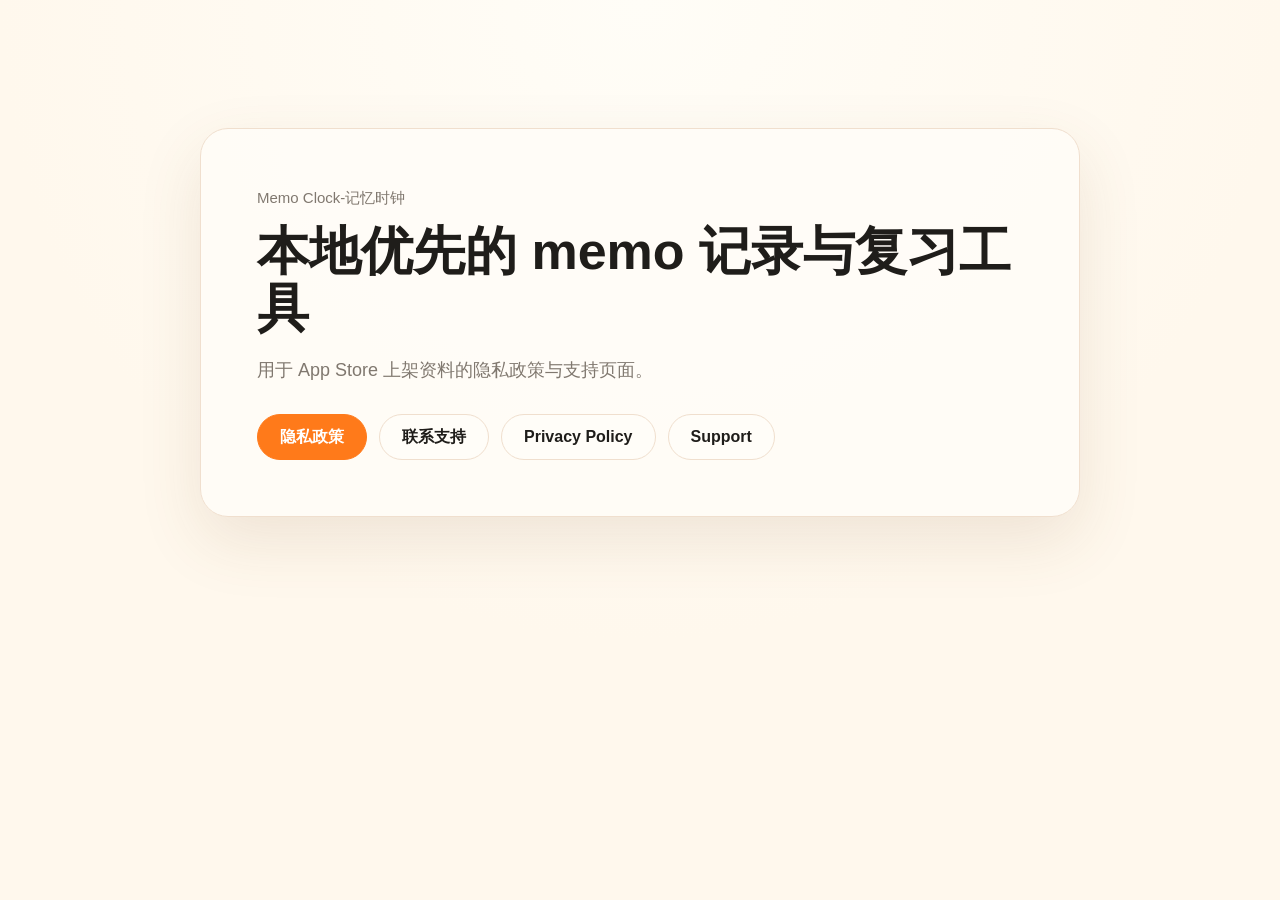
==== index.html @ 6d304c6a "Publish Memo Clock App Store pages" ====
<!doctype html>
<html lang="zh-Hans">
<head>
  <meta charset="utf-8">
  <meta name="viewport" content="width=device-width, initial-scale=1">
  <title>Memo Clock-记忆时钟</title>
  <link rel="stylesheet" href="styles.css">
</head>
<body>
  <main class="page">
    <section class="hero">
      <p class="eyebrow">Memo Clock-记忆时钟</p>
      <h1>本地优先的 memo 记录与复习工具</h1>
      <p class="lead">用于 App Store 上架资料的隐私政策与支持页面。</p>
      <div class="actions">
        <a class="button primary" href="privacy.html">隐私政策</a>
        <a class="button" href="support.html">联系支持</a>
        <a class="button" href="privacy-en.html">Privacy Policy</a>
        <a class="button" href="support-en.html">Support</a>
      </div>
    </section>
  </main>
</body>
</html>
---- styles.css ----
:root {
  color-scheme: light;
  --bg: #fff8ed;
  --card: #fffdf8;
  --text: #1f1d1a;
  --muted: #80786f;
  --line: #f0dfce;
  --orange: #ff7a1a;
  --soft: #fff0dd;
}

* {
  box-sizing: border-box;
}

body {
  margin: 0;
  min-height: 100vh;
  color: var(--text);
  background: radial-gradient(circle at top, #fffdf7 0, var(--bg) 58%);
  font-family: -apple-system, BlinkMacSystemFont, "SF Pro Text", "PingFang SC", "Hiragino Sans GB", "Microsoft YaHei", sans-serif;
  line-height: 1.72;
}

a {
  color: var(--orange);
  text-decoration: none;
}

a:hover {
  text-decoration: underline;
}

.page {
  width: min(880px, calc(100% - 32px));
  margin: 0 auto;
  padding: 56px 0 72px;
}

.hero,
.document {
  background: rgba(255, 253, 248, 0.84);
  border: 1px solid var(--line);
  border-radius: 28px;
  box-shadow: 0 24px 64px rgba(120, 82, 44, 0.12);
}

.hero {
  margin-top: 8vh;
  padding: 56px;
}

.document {
  padding: 40px;
}

.eyebrow,
.meta {
  margin: 0 0 12px;
  color: var(--muted);
  font-size: 15px;
}

h1 {
  margin: 0 0 18px;
  font-size: clamp(32px, 6vw, 52px);
  line-height: 1.1;
  letter-spacing: 0;
}

.document h1 {
  font-size: clamp(30px, 5vw, 44px);
}

h2 {
  margin: 34px 0 10px;
  font-size: 22px;
}

h3 {
  margin: 24px 0 8px;
  font-size: 18px;
}

p,
li {
  font-size: 16px;
}

ul {
  padding-left: 1.4em;
}

.lead {
  max-width: 620px;
  margin: 0 0 28px;
  color: var(--muted);
  font-size: 18px;
}

.actions {
  display: flex;
  flex-wrap: wrap;
  gap: 12px;
}

.button {
  display: inline-flex;
  align-items: center;
  justify-content: center;
  min-height: 46px;
  padding: 0 22px;
  border: 1px solid var(--line);
  border-radius: 999px;
  background: var(--card);
  color: var(--text);
  font-weight: 700;
}

.button.primary {
  border-color: var(--orange);
  background: var(--orange);
  color: white;
}

.back {
  display: inline-flex;
  margin-bottom: 22px;
  color: var(--muted);
  font-weight: 700;
}

.support-card {
  margin: 28px 0;
  padding: 22px;
  border: 1px solid var(--line);
  border-radius: 20px;
  background: var(--soft);
}

.support-card h2 {
  margin-top: 0;
}

.footer-link {
  margin-top: 36px;
  font-weight: 700;
}

@media (max-width: 620px) {
  .page {
    width: min(100% - 24px, 880px);
    padding: 24px 0 40px;
  }

  .hero,
  .document {
    border-radius: 22px;
    padding: 26px;
  }
}
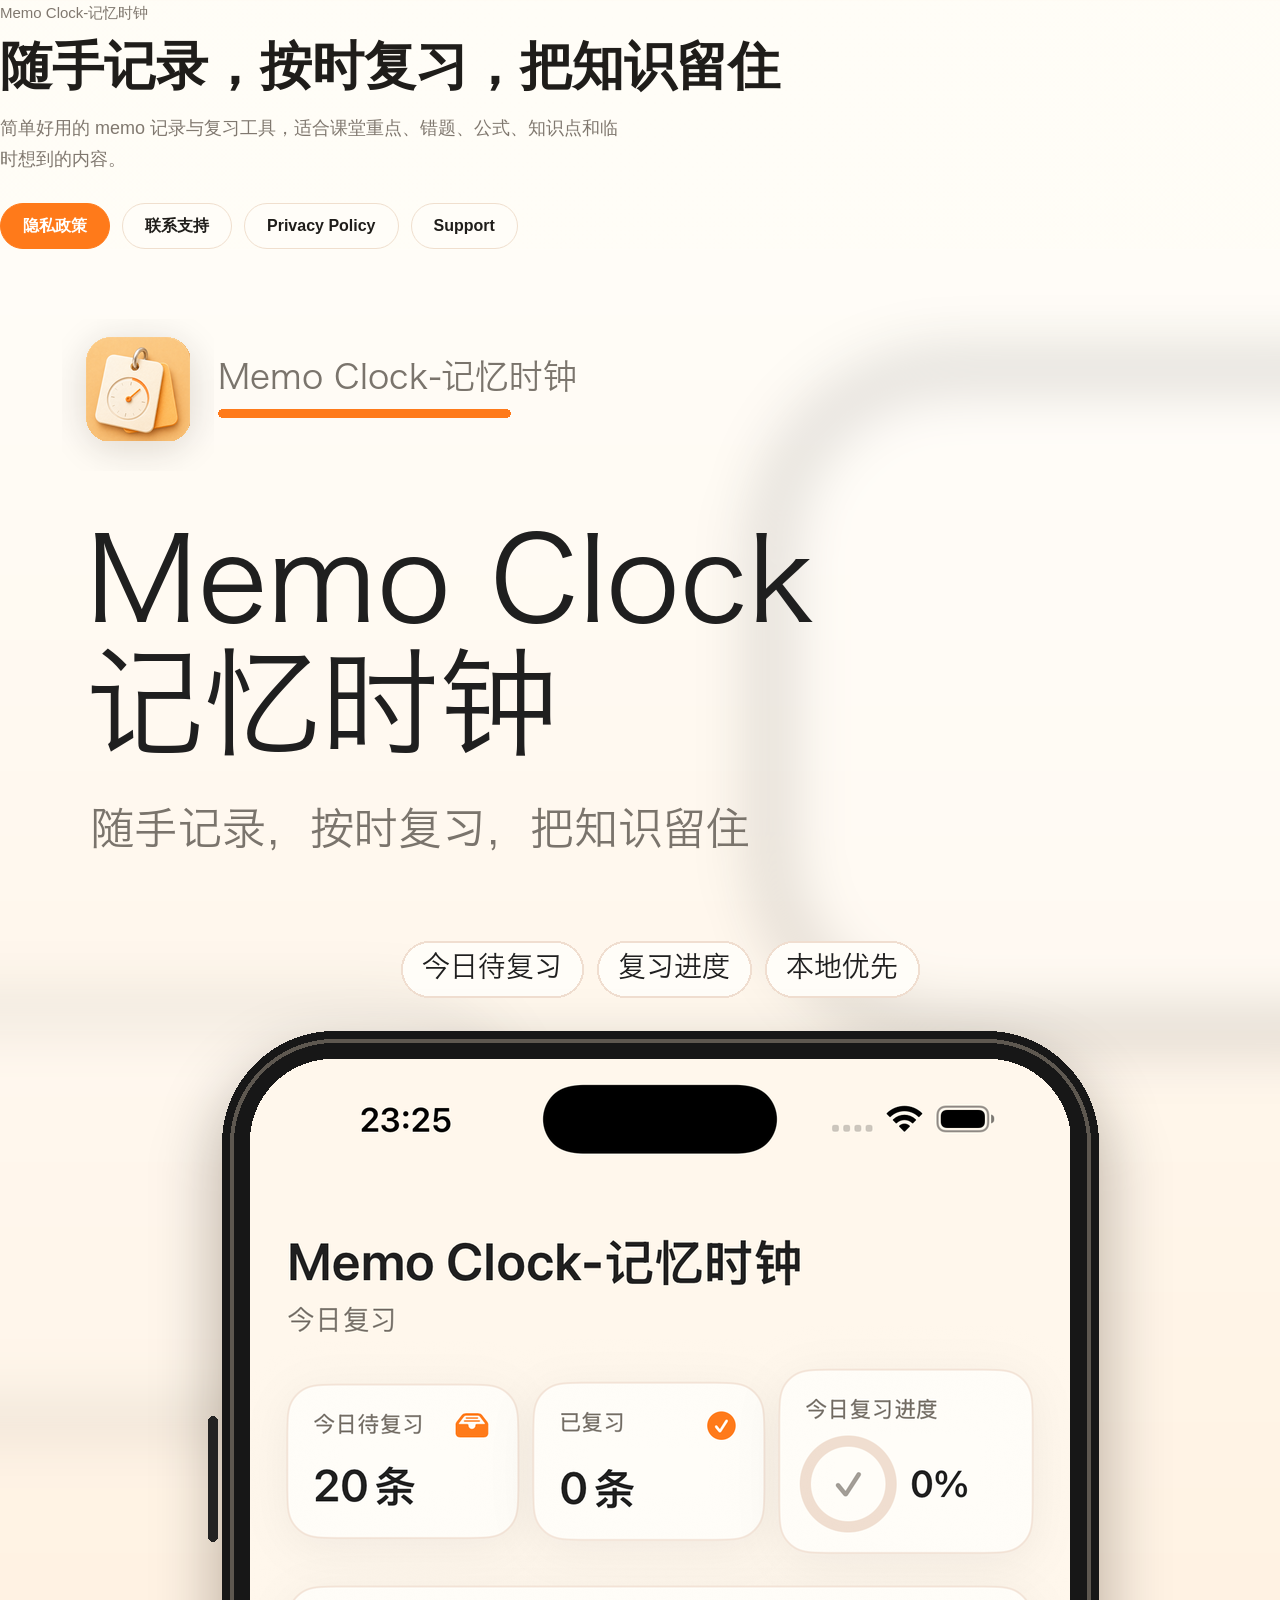
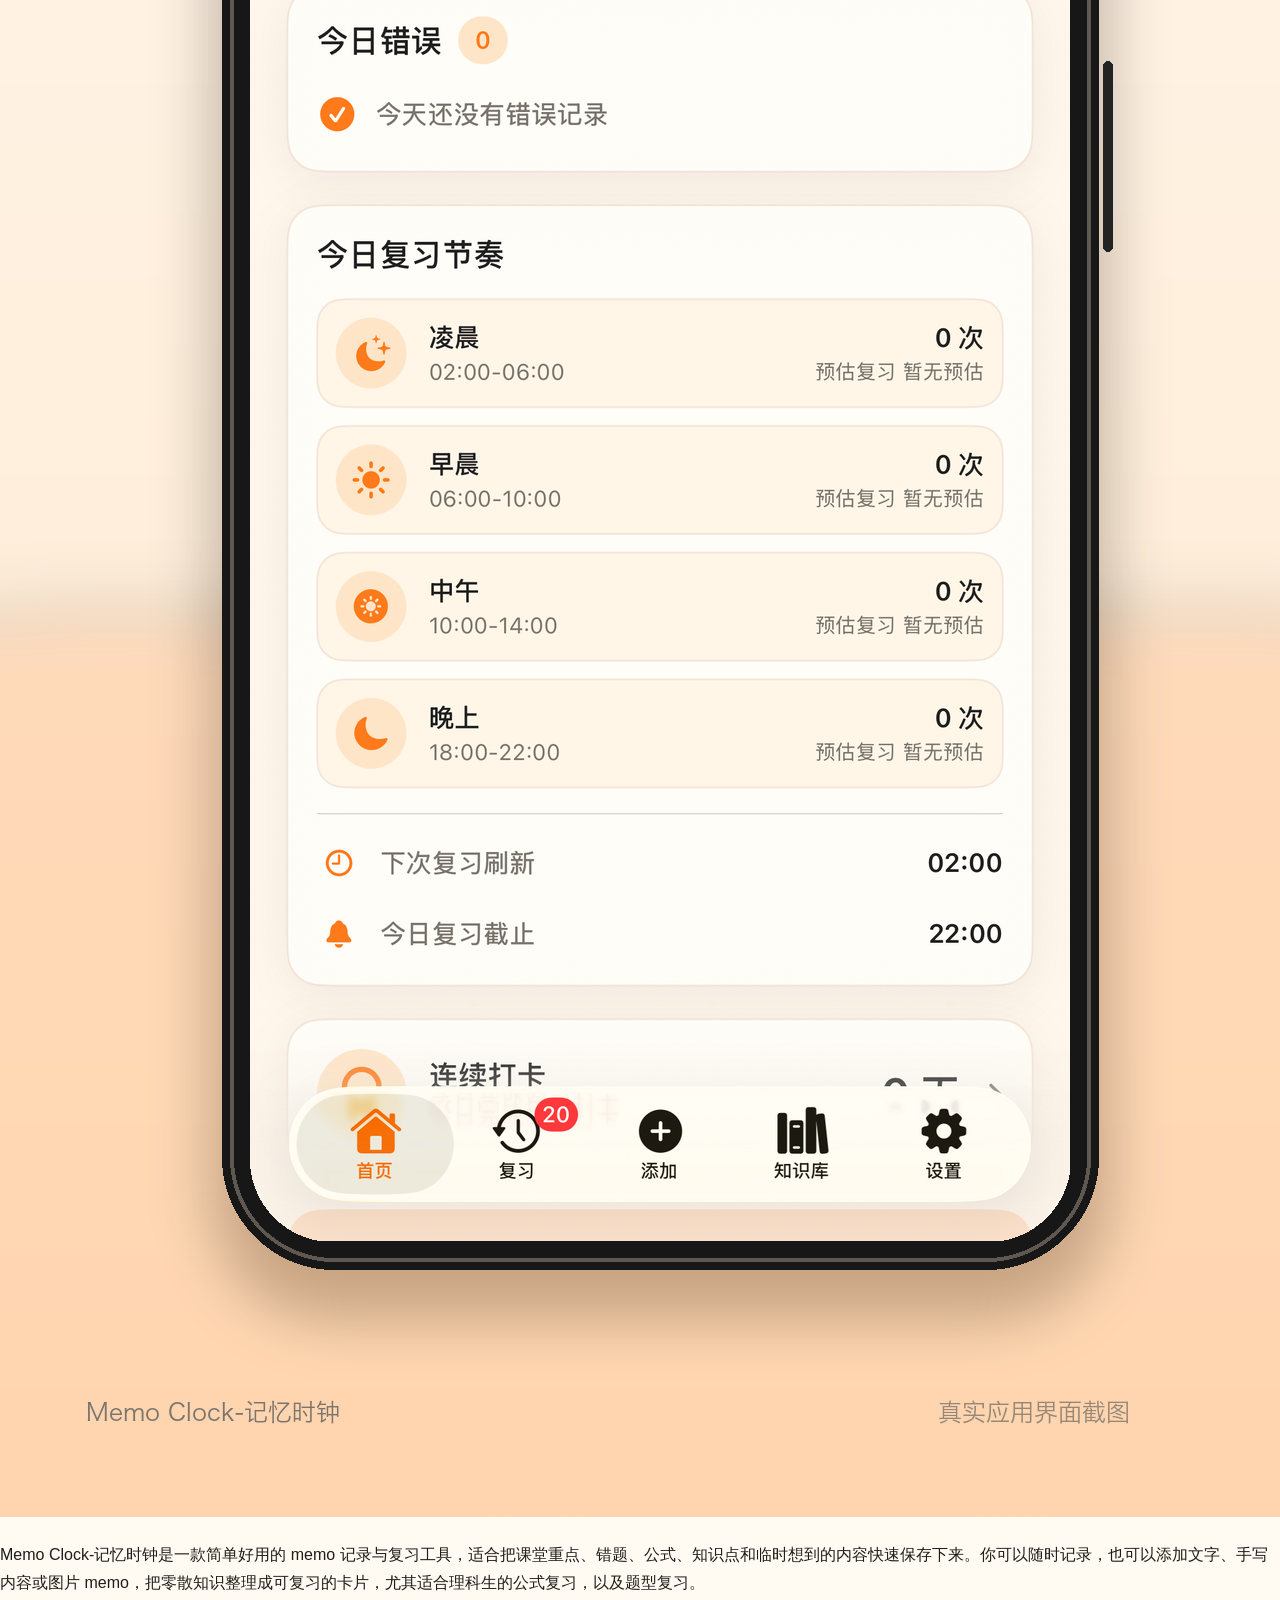
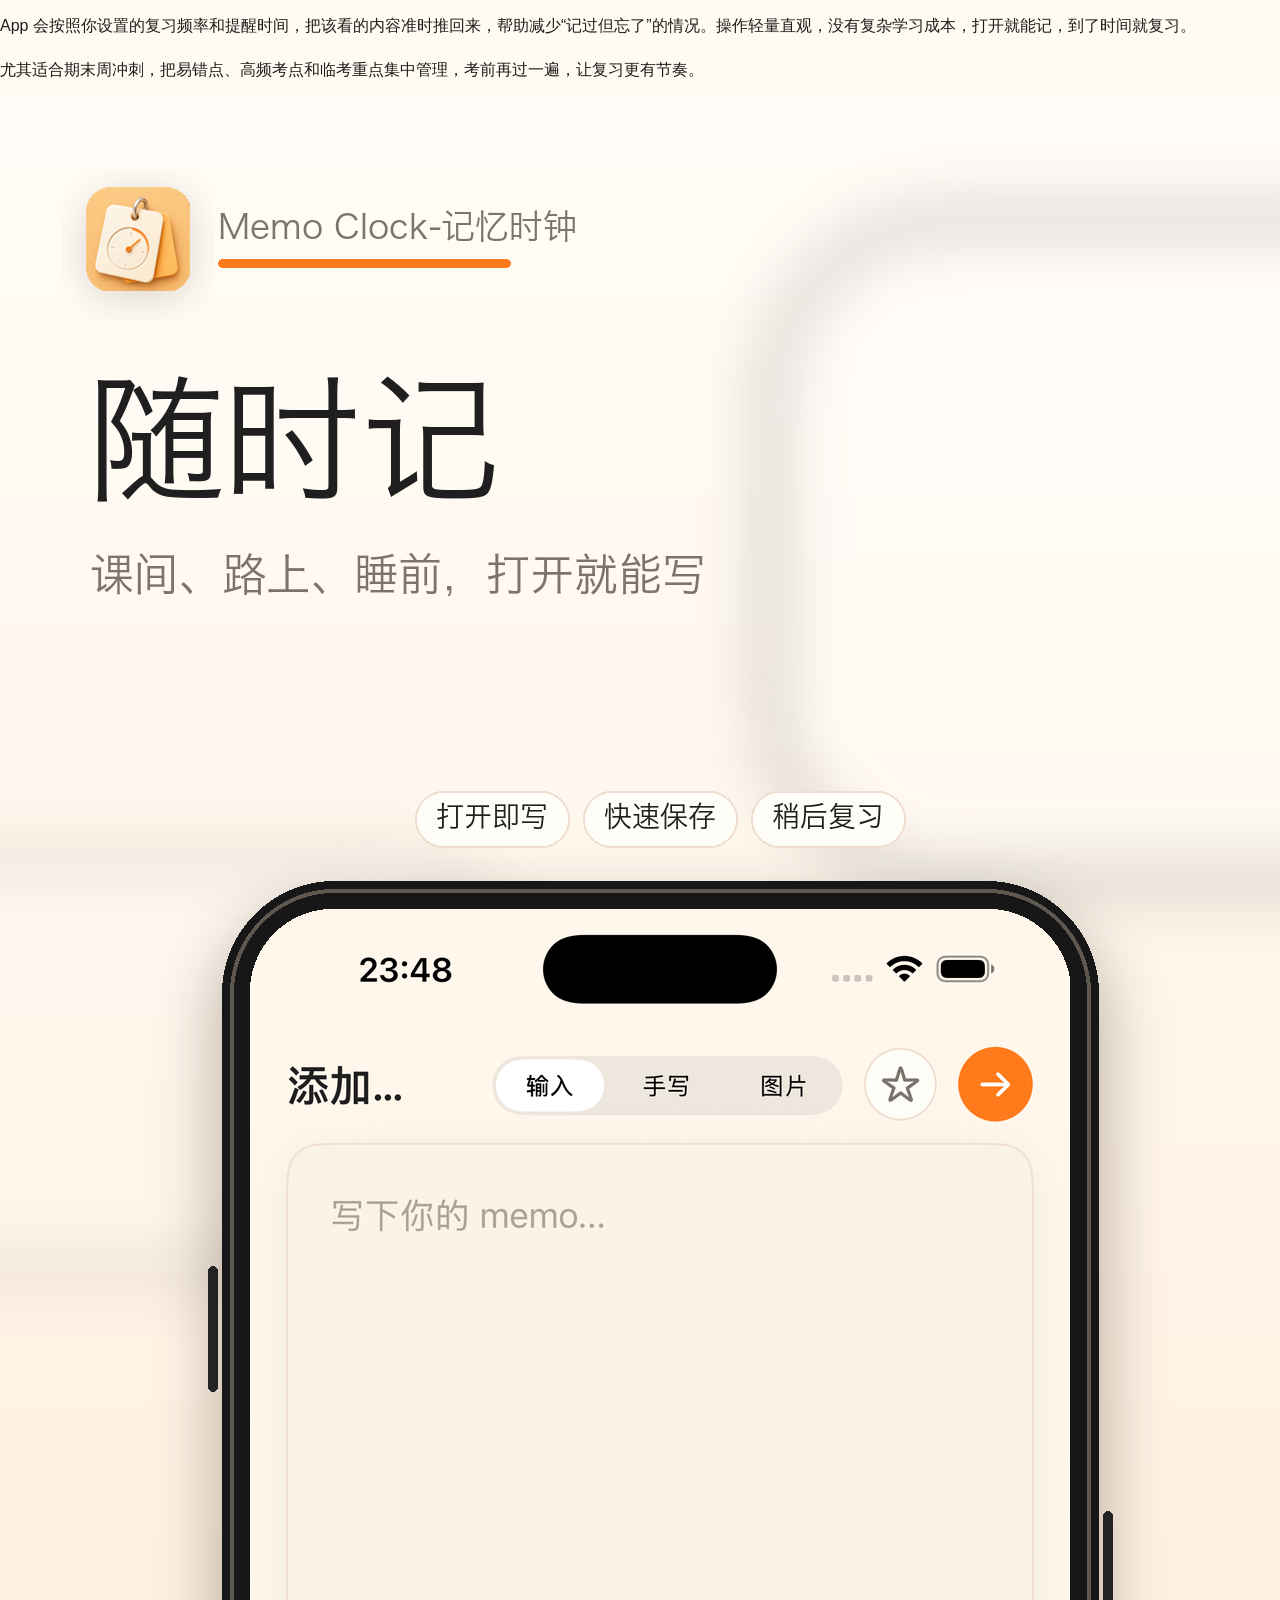
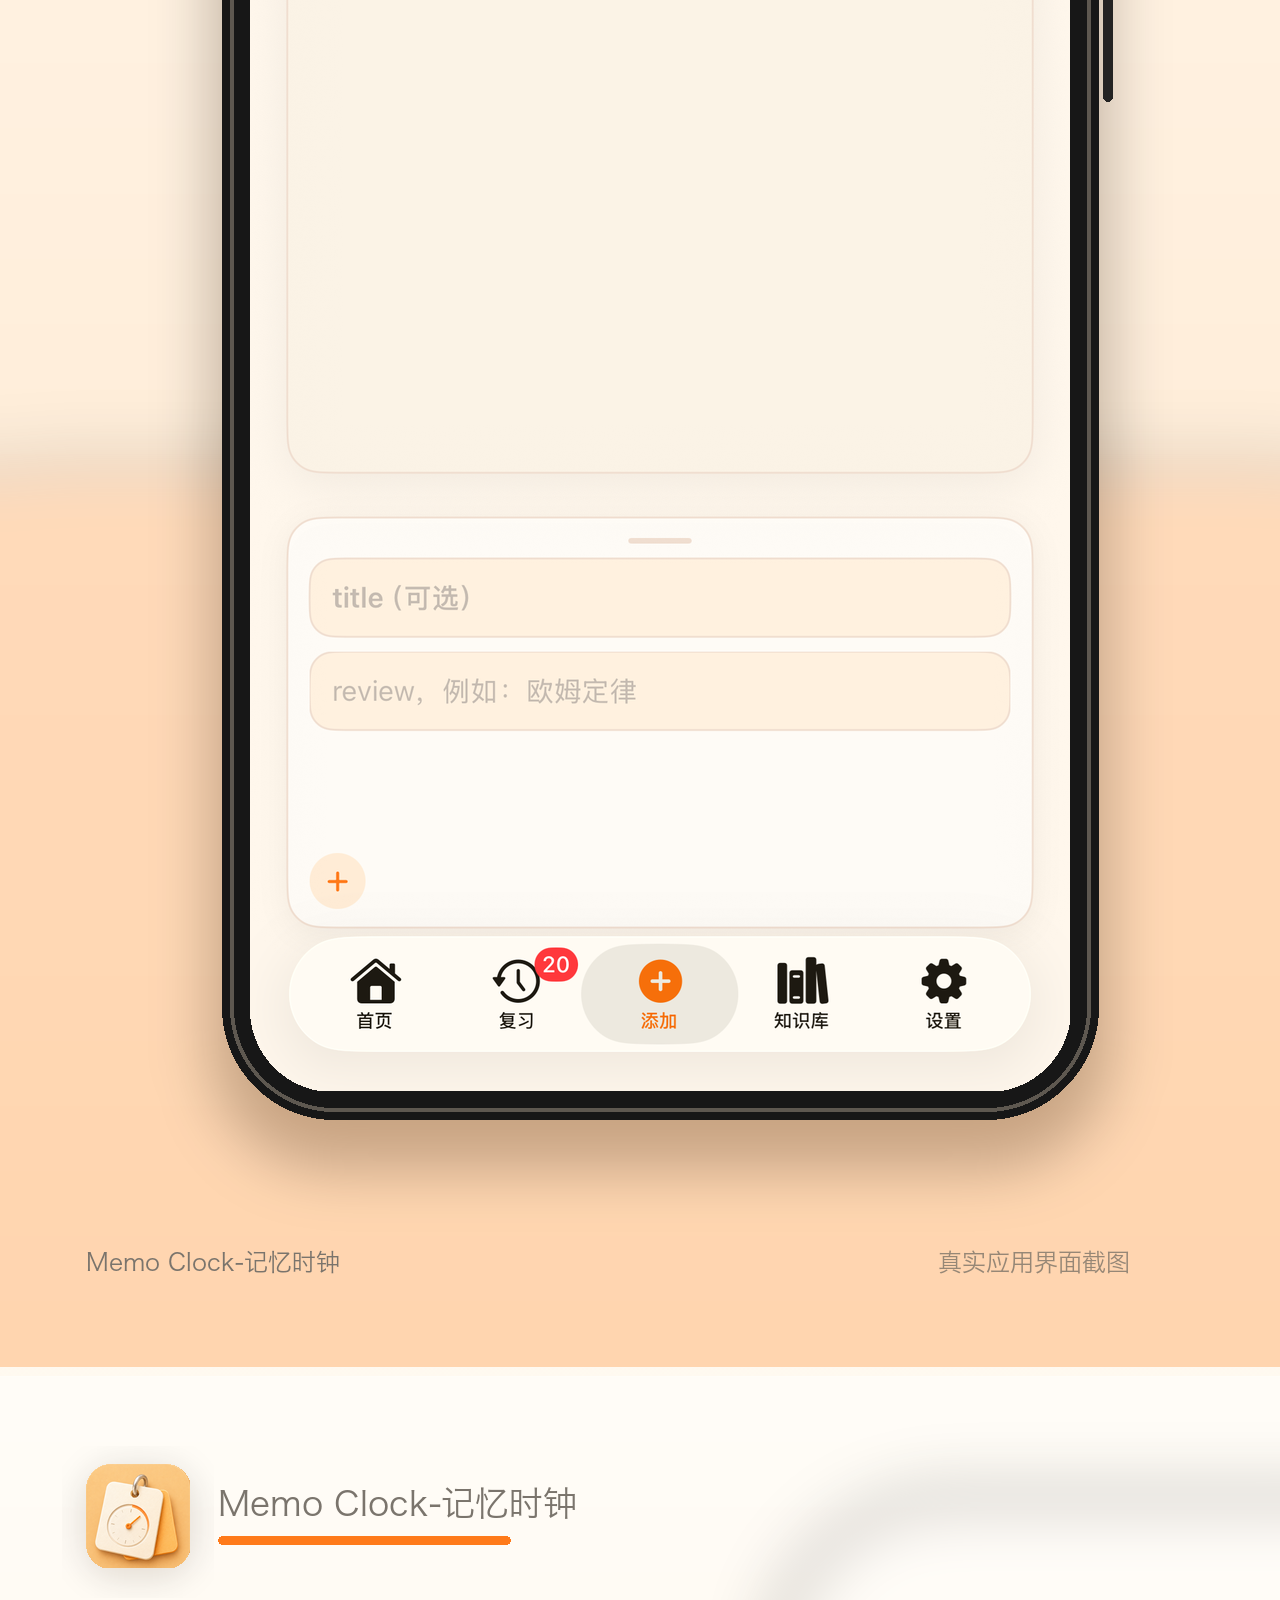
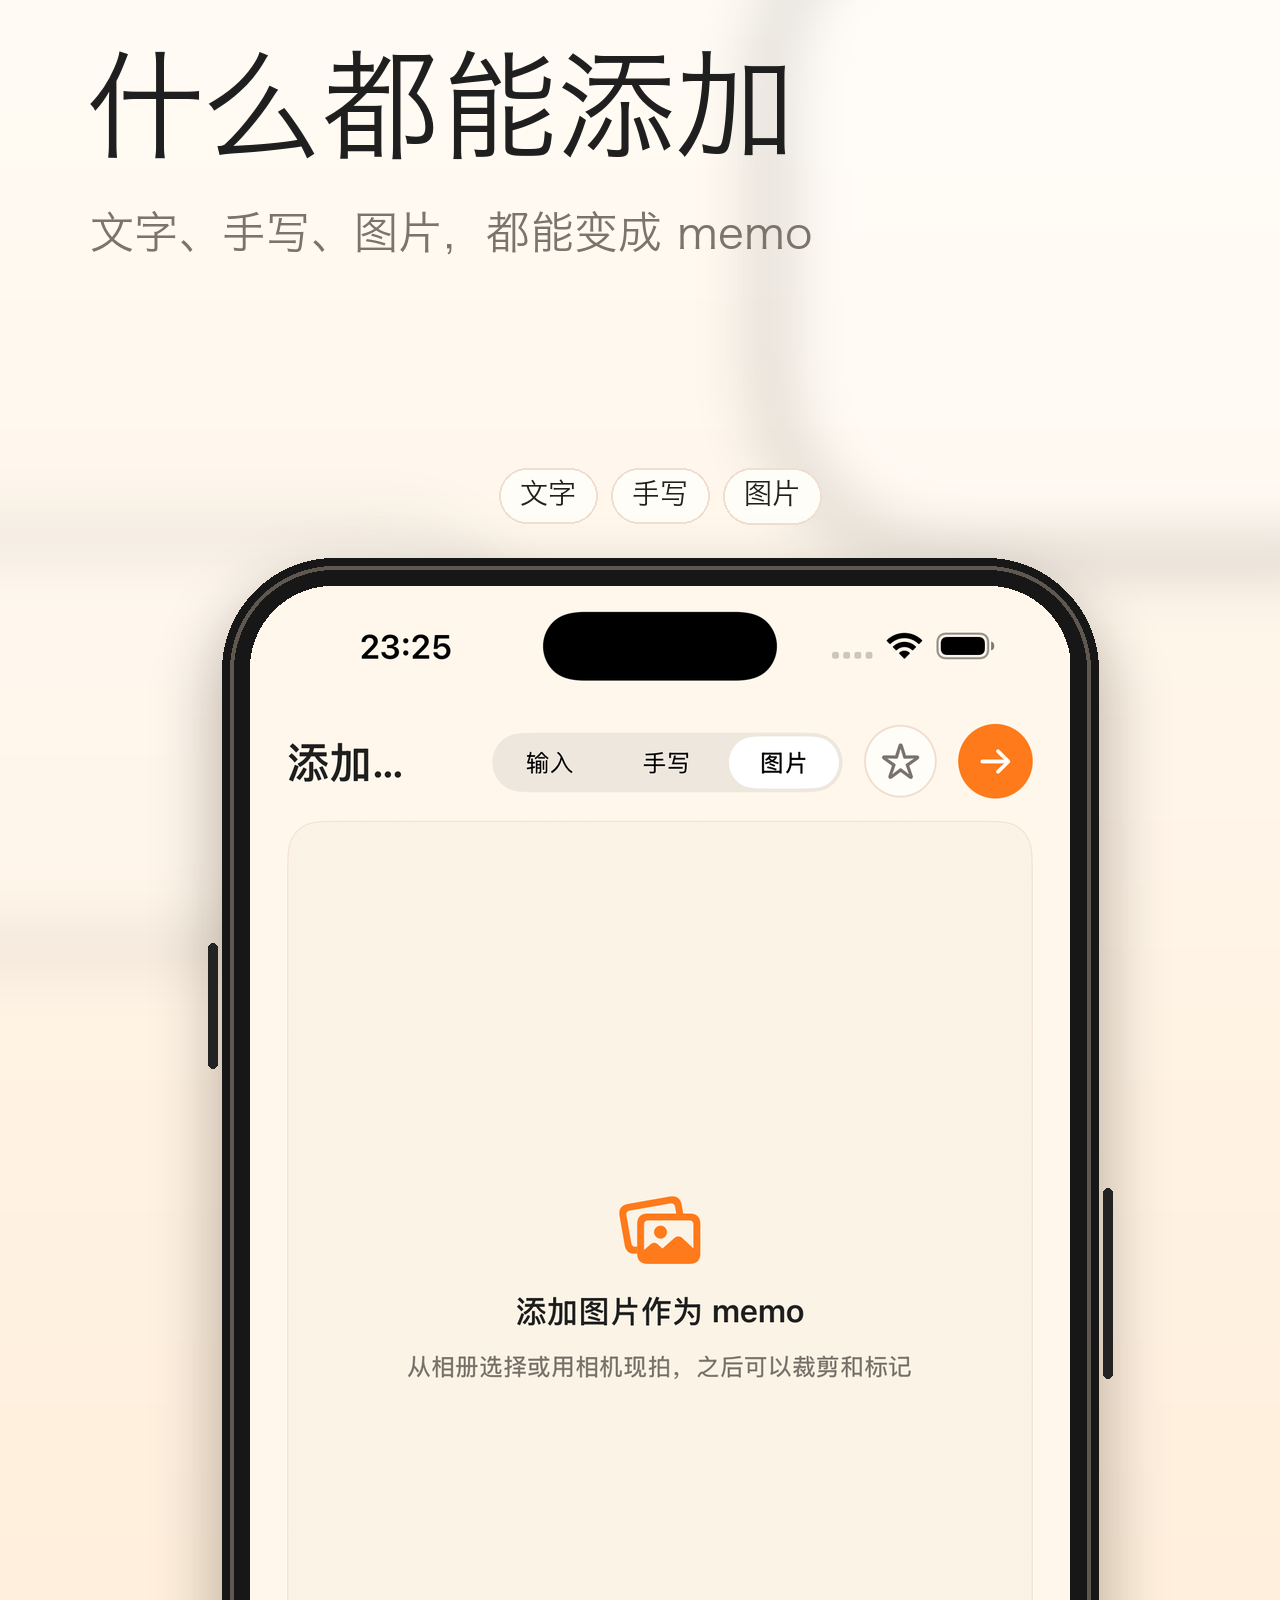
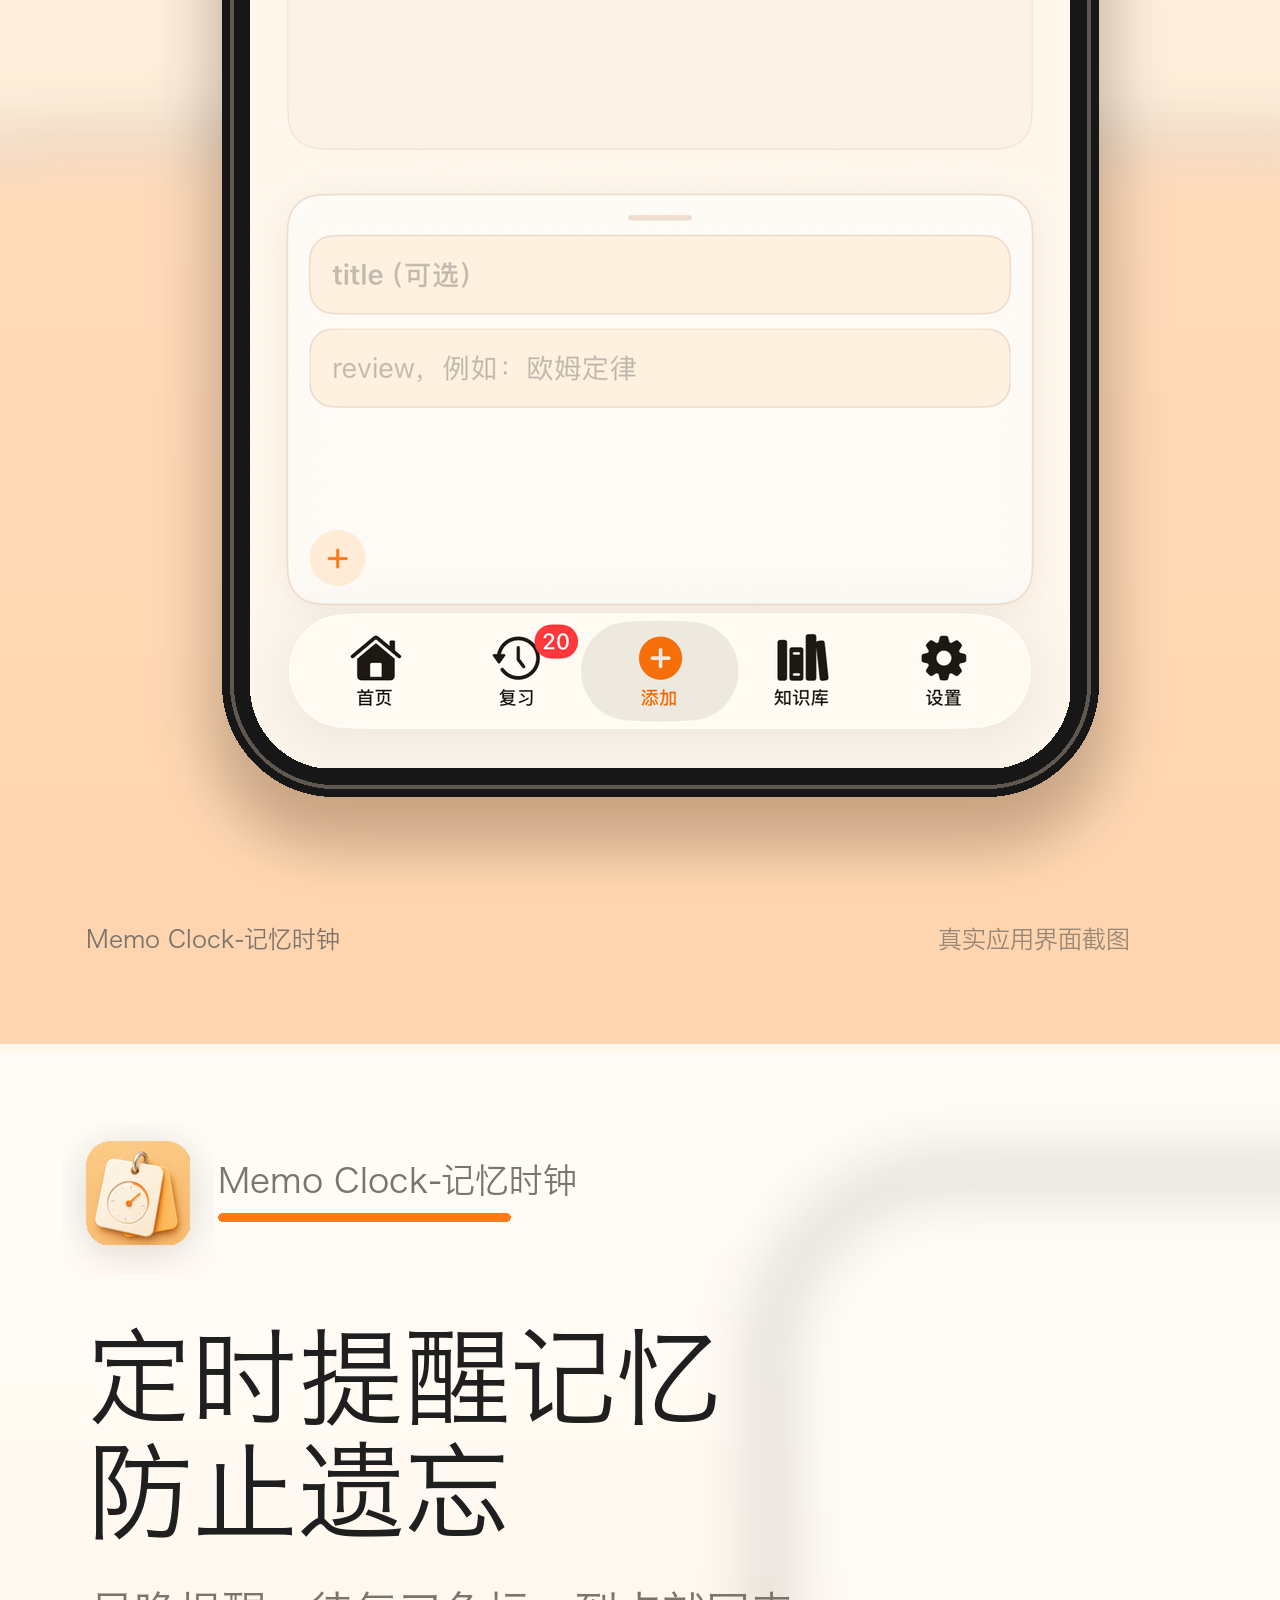
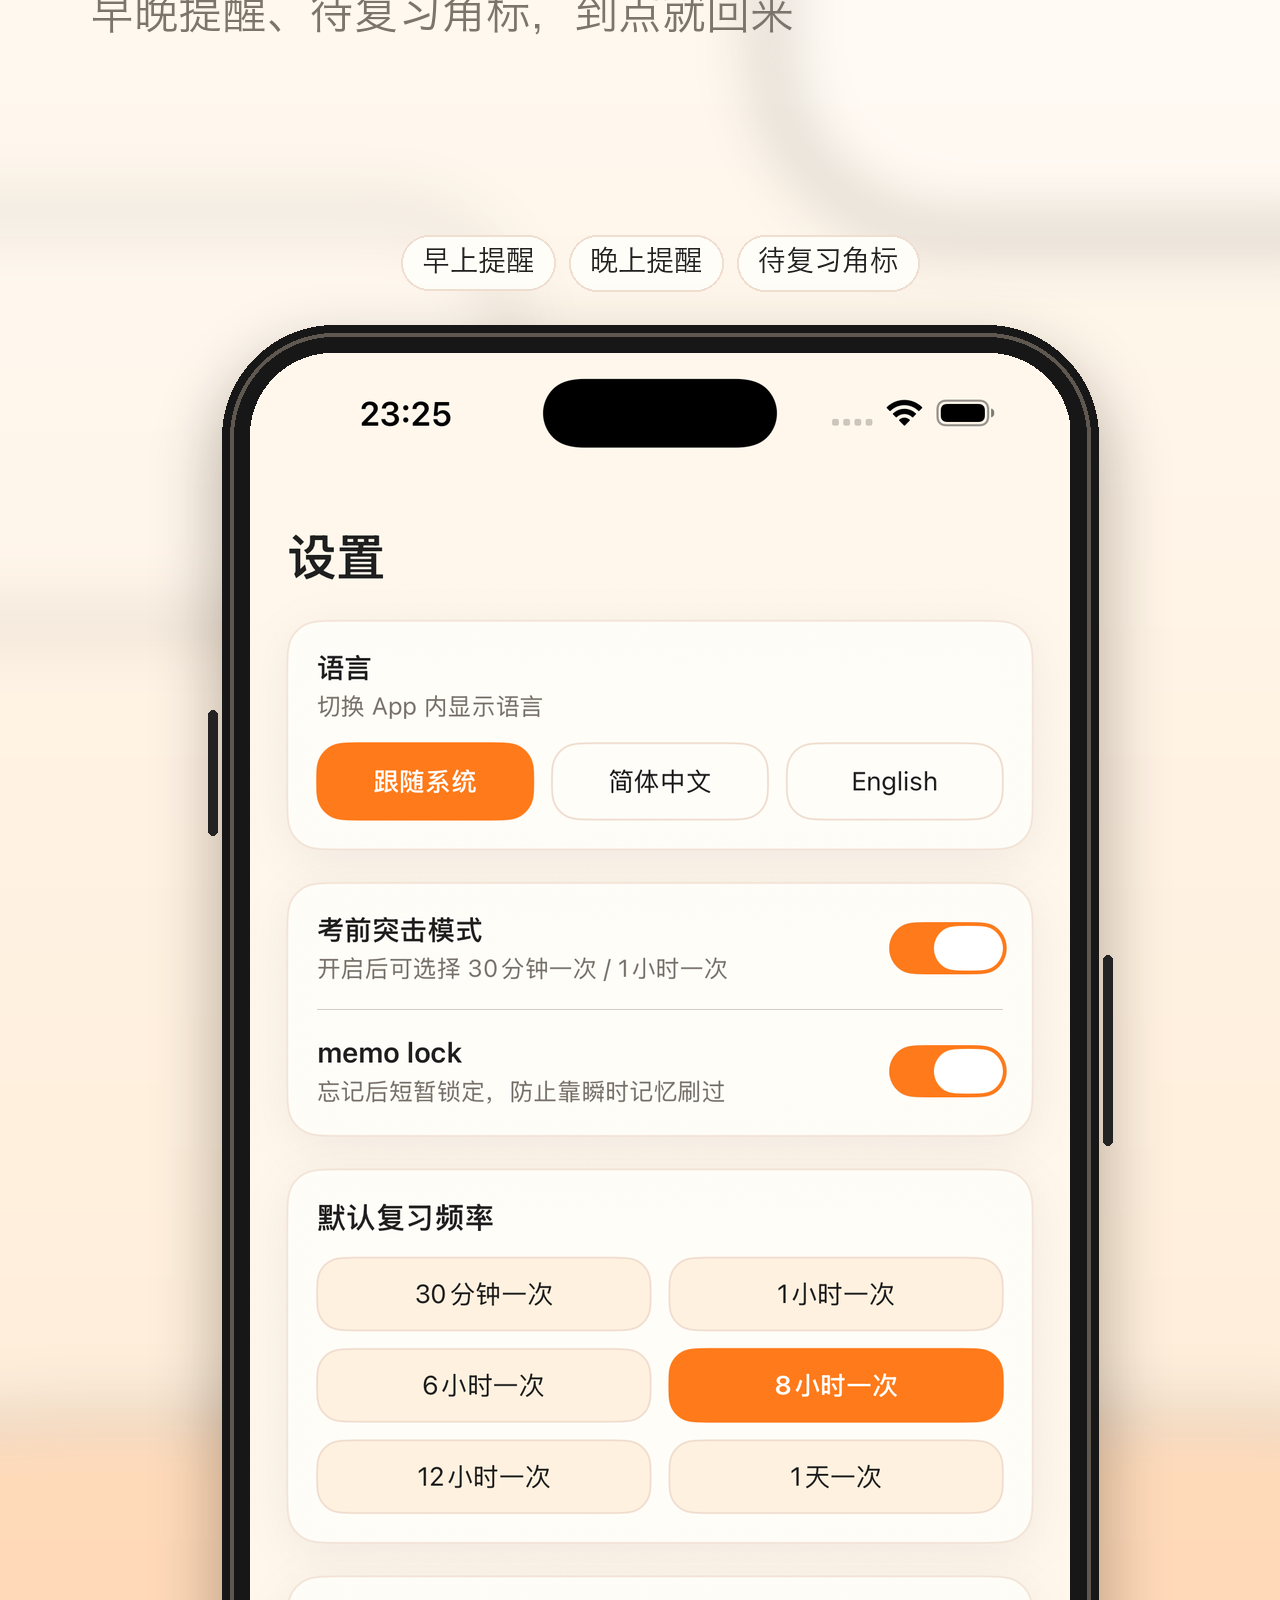
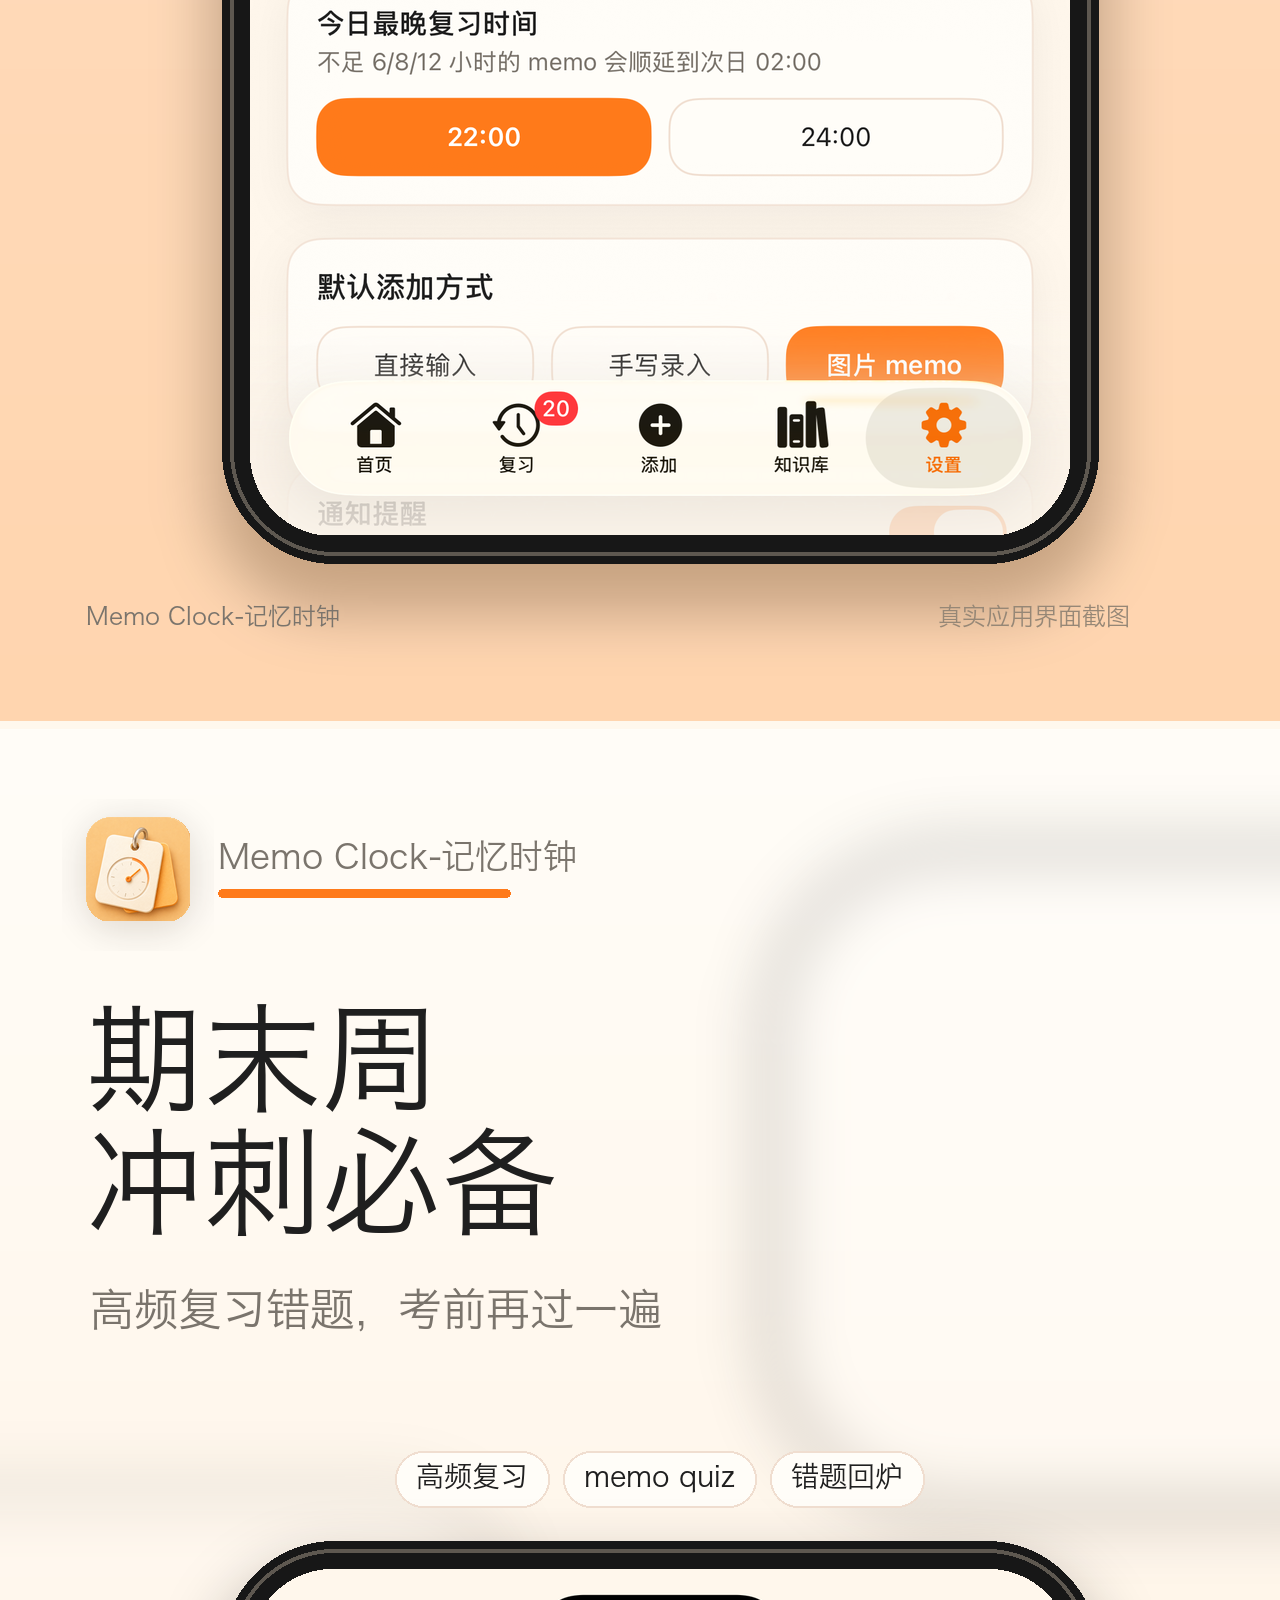
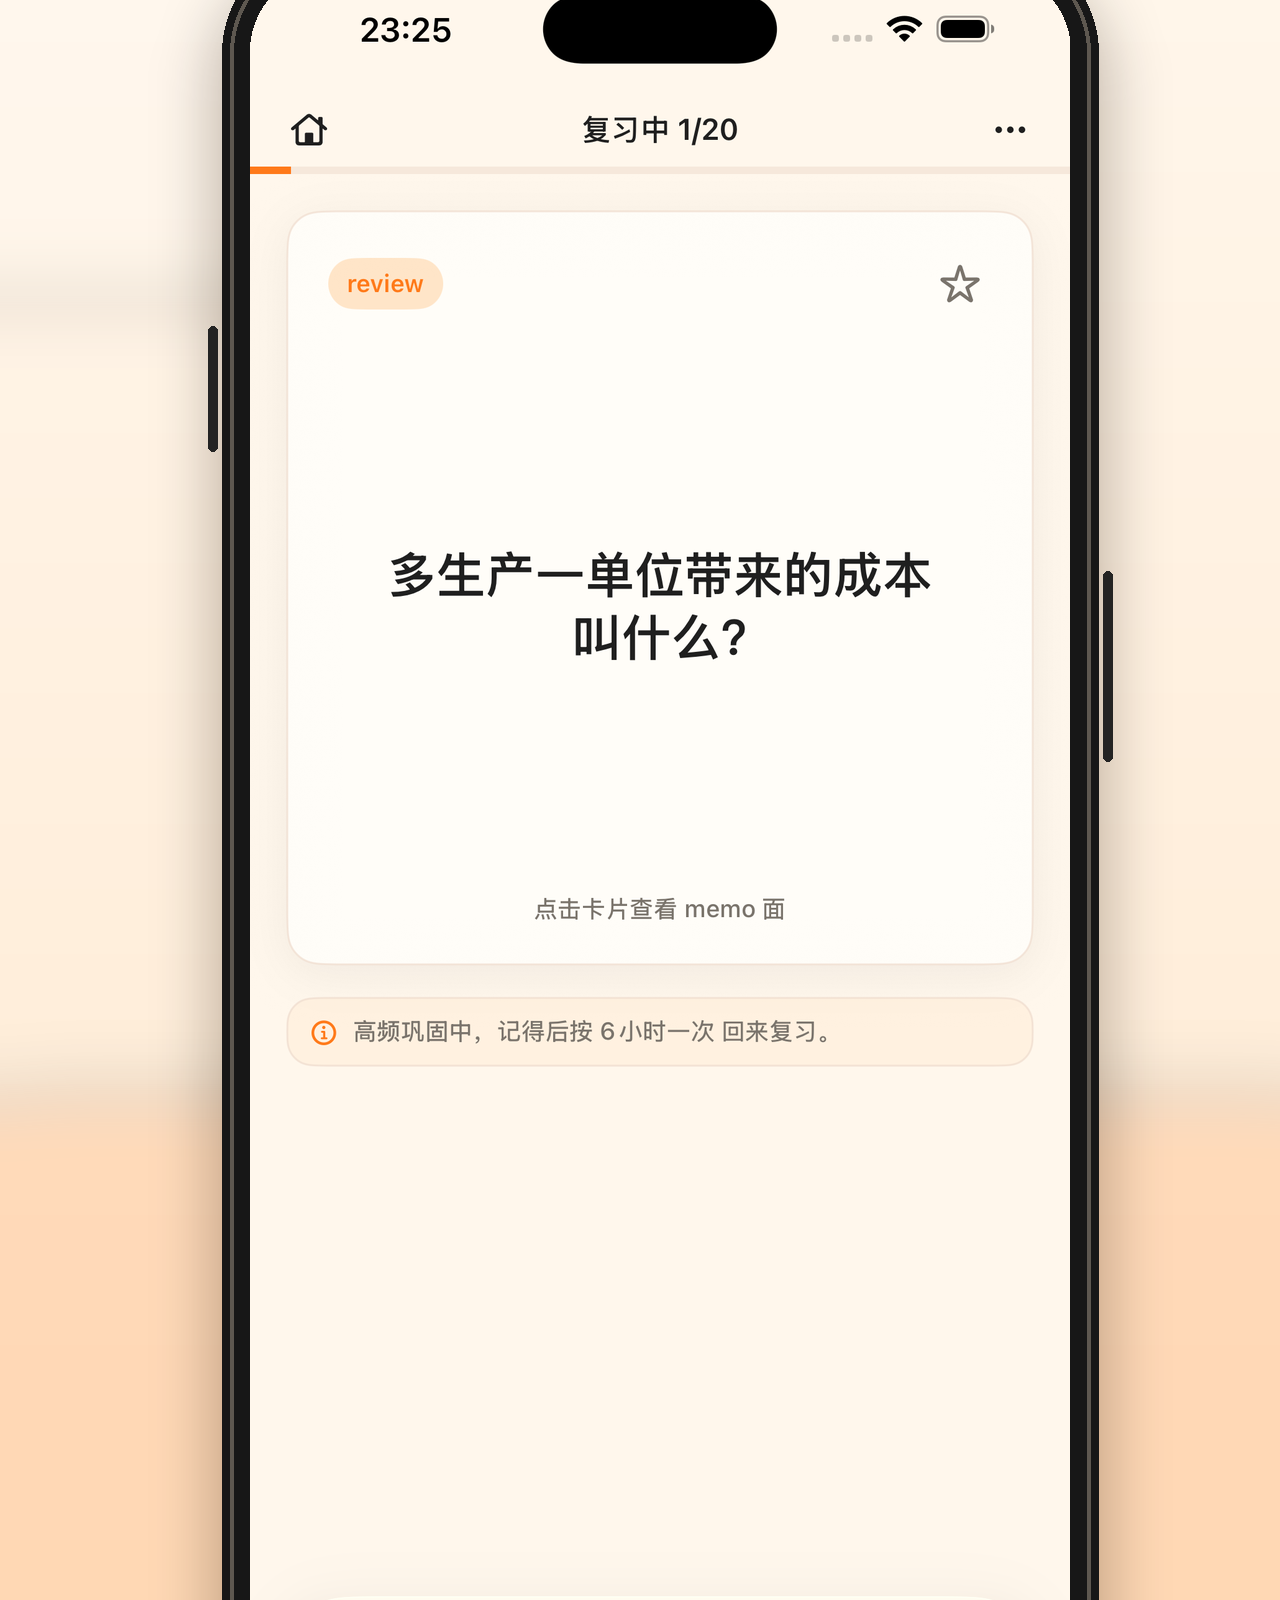
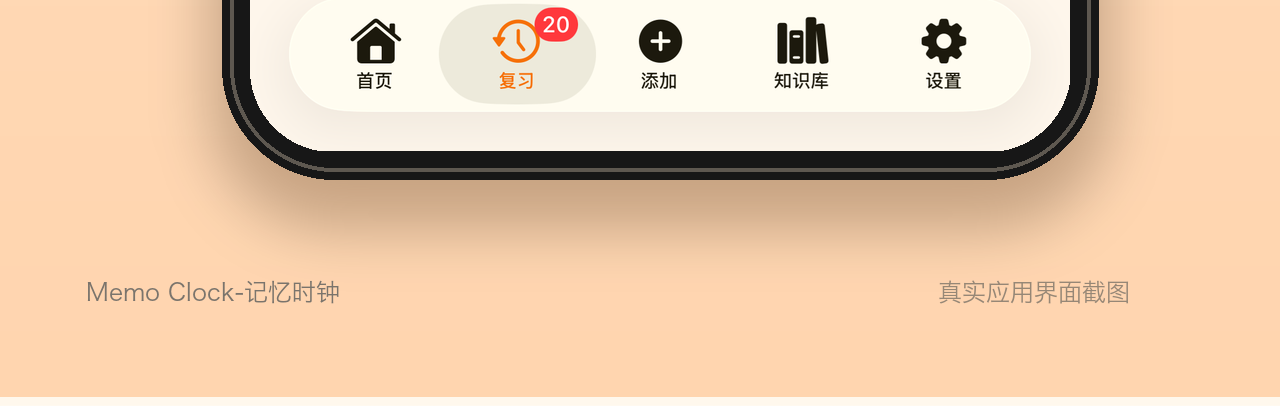
==== commit b14e17f3: "Update Memo Clock promo page" ====
--- a/index.html
+++ b/index.html
@@ -4,20 +4,37 @@
   <meta charset="utf-8">
   <meta name="viewport" content="width=device-width, initial-scale=1">
   <title>Memo Clock-记忆时钟</title>
+  <meta name="description" content="Memo Clock-记忆时钟是一款简单好用的 memo 记录与复习工具，适合课堂重点、错题、公式、知识点和期末周冲刺复习。">
   <link rel="stylesheet" href="styles.css">
 </head>
 <body>
-  <main class="page">
-    <section class="hero">
-      <p class="eyebrow">Memo Clock-记忆时钟</p>
-      <h1>本地优先的 memo 记录与复习工具</h1>
-      <p class="lead">用于 App Store 上架资料的隐私政策与支持页面。</p>
-      <div class="actions">
-        <a class="button primary" href="privacy.html">隐私政策</a>
-        <a class="button" href="support.html">联系支持</a>
-        <a class="button" href="privacy-en.html">Privacy Policy</a>
-        <a class="button" href="support-en.html">Support</a>
+  <main class="landing">
+    <section class="promo-hero">
+      <div class="promo-hero__copy">
+        <p class="eyebrow">Memo Clock-记忆时钟</p>
+        <h1>随手记录，按时复习，把知识留住</h1>
+        <p class="lead">简单好用的 memo 记录与复习工具，适合课堂重点、错题、公式、知识点和临时想到的内容。</p>
+        <div class="actions">
+          <a class="button primary" href="privacy.html">隐私政策</a>
+          <a class="button" href="support.html">联系支持</a>
+          <a class="button" href="privacy-en.html">Privacy Policy</a>
+          <a class="button" href="support-en.html">Support</a>
+        </div>
       </div>
+      <img class="hero-shot" src="assets/store-promo/iphone-6_9-1320x2868/01-home.png" alt="Memo Clock 首页截图">
+    </section>
+
+    <section class="promo-copy" aria-label="产品介绍">
+      <p>Memo Clock-记忆时钟是一款简单好用的 memo 记录与复习工具，适合把课堂重点、错题、公式、知识点和临时想到的内容快速保存下来。你可以随时记录，也可以添加文字、手写内容或图片 memo，把零散知识整理成可复习的卡片，尤其适合理科生的公式复习，以及题型复习。</p>
+      <p>App 会按照你设置的复习频率和提醒时间，把该看的内容准时推回来，帮助减少“记过但忘了”的情况。操作轻量直观，没有复杂学习成本，打开就能记，到了时间就复习。</p>
+      <p>尤其适合期末周冲刺，把易错点、高频考点和临考重点集中管理，考前再过一遍，让复习更有节奏。</p>
+    </section>
+
+    <section class="shot-gallery" aria-label="App 截图">
+      <img src="assets/store-promo/iphone-6_9-1320x2868/02-quick-add.png" alt="Memo Clock 随时记录截图">
+      <img src="assets/store-promo/iphone-6_9-1320x2868/03-all-types.png" alt="Memo Clock 支持文字、手写和图片 memo">
+      <img src="assets/store-promo/iphone-6_9-1320x2868/04-reminders.png" alt="Memo Clock 定时提醒复习截图">
+      <img src="assets/store-promo/iphone-6_9-1320x2868/05-finals.png" alt="Memo Clock 期末周冲刺复习截图">
     </section>
   </main>
 </body>
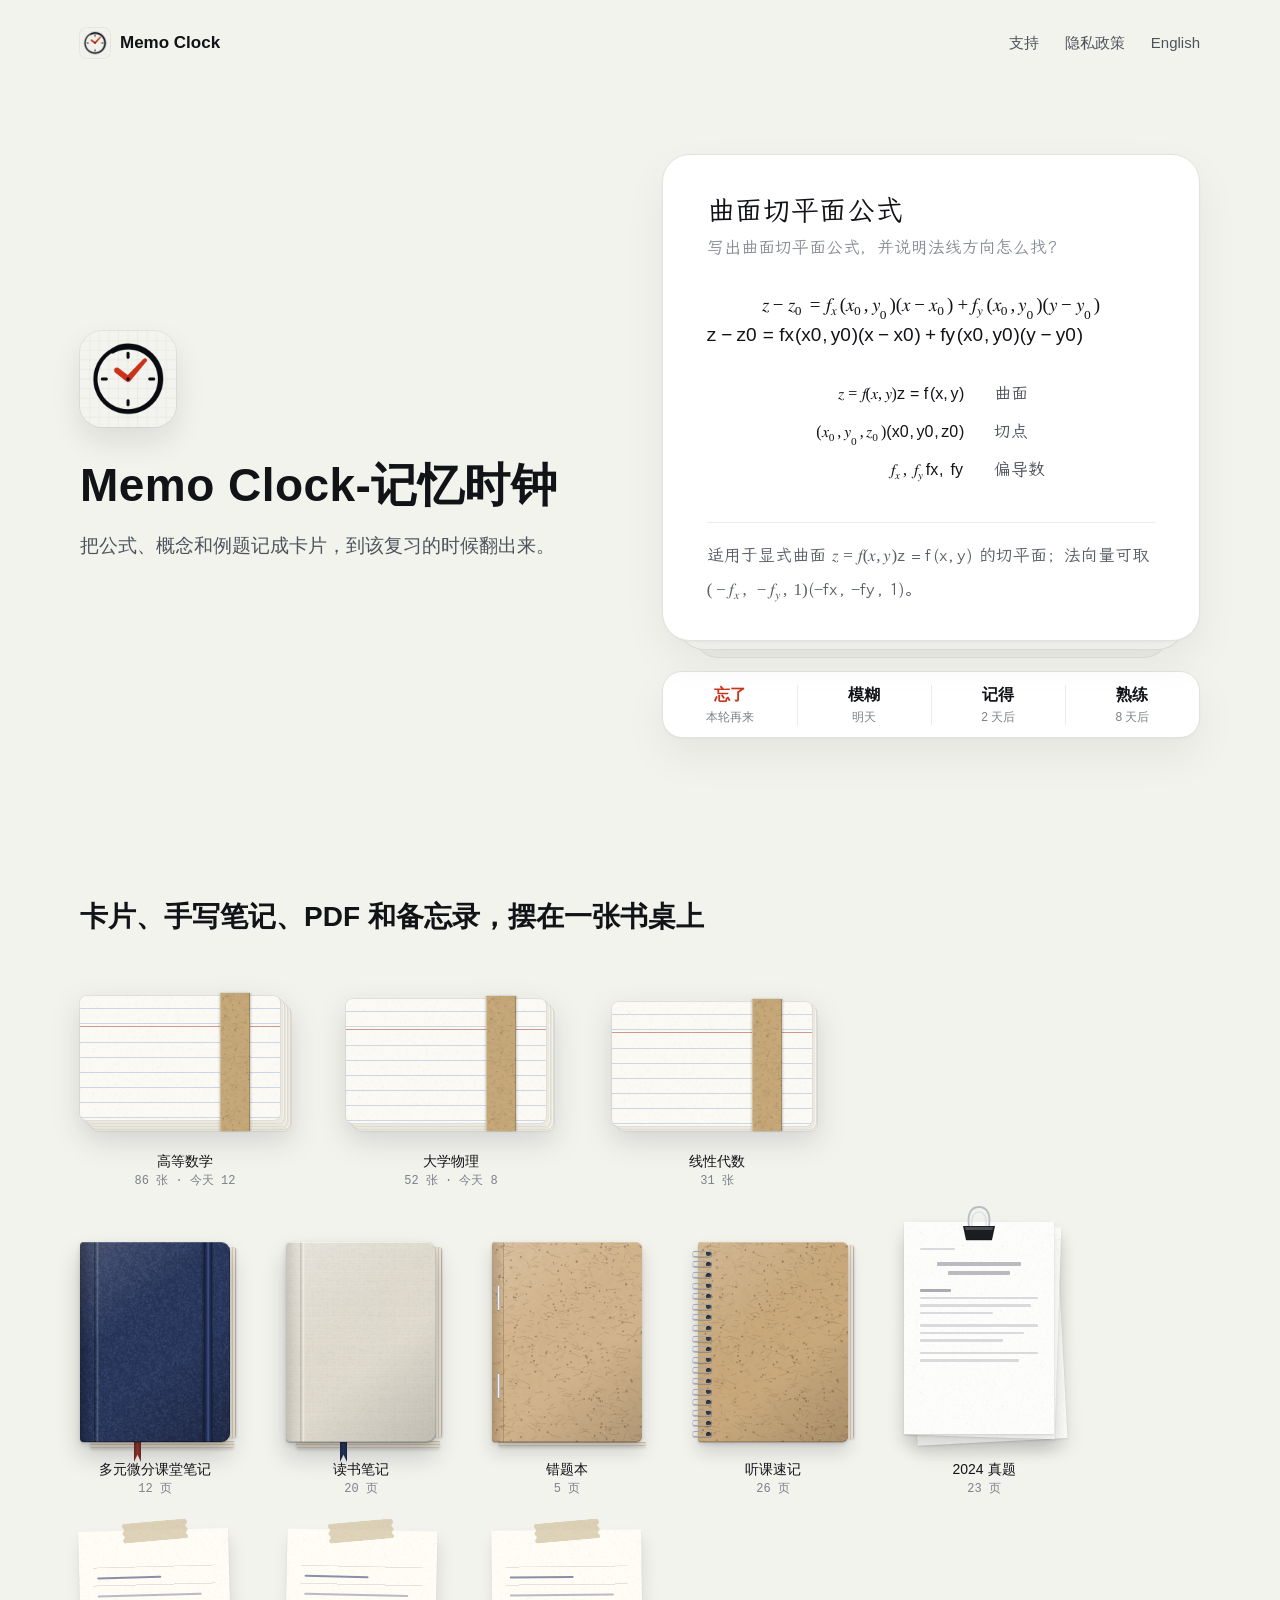
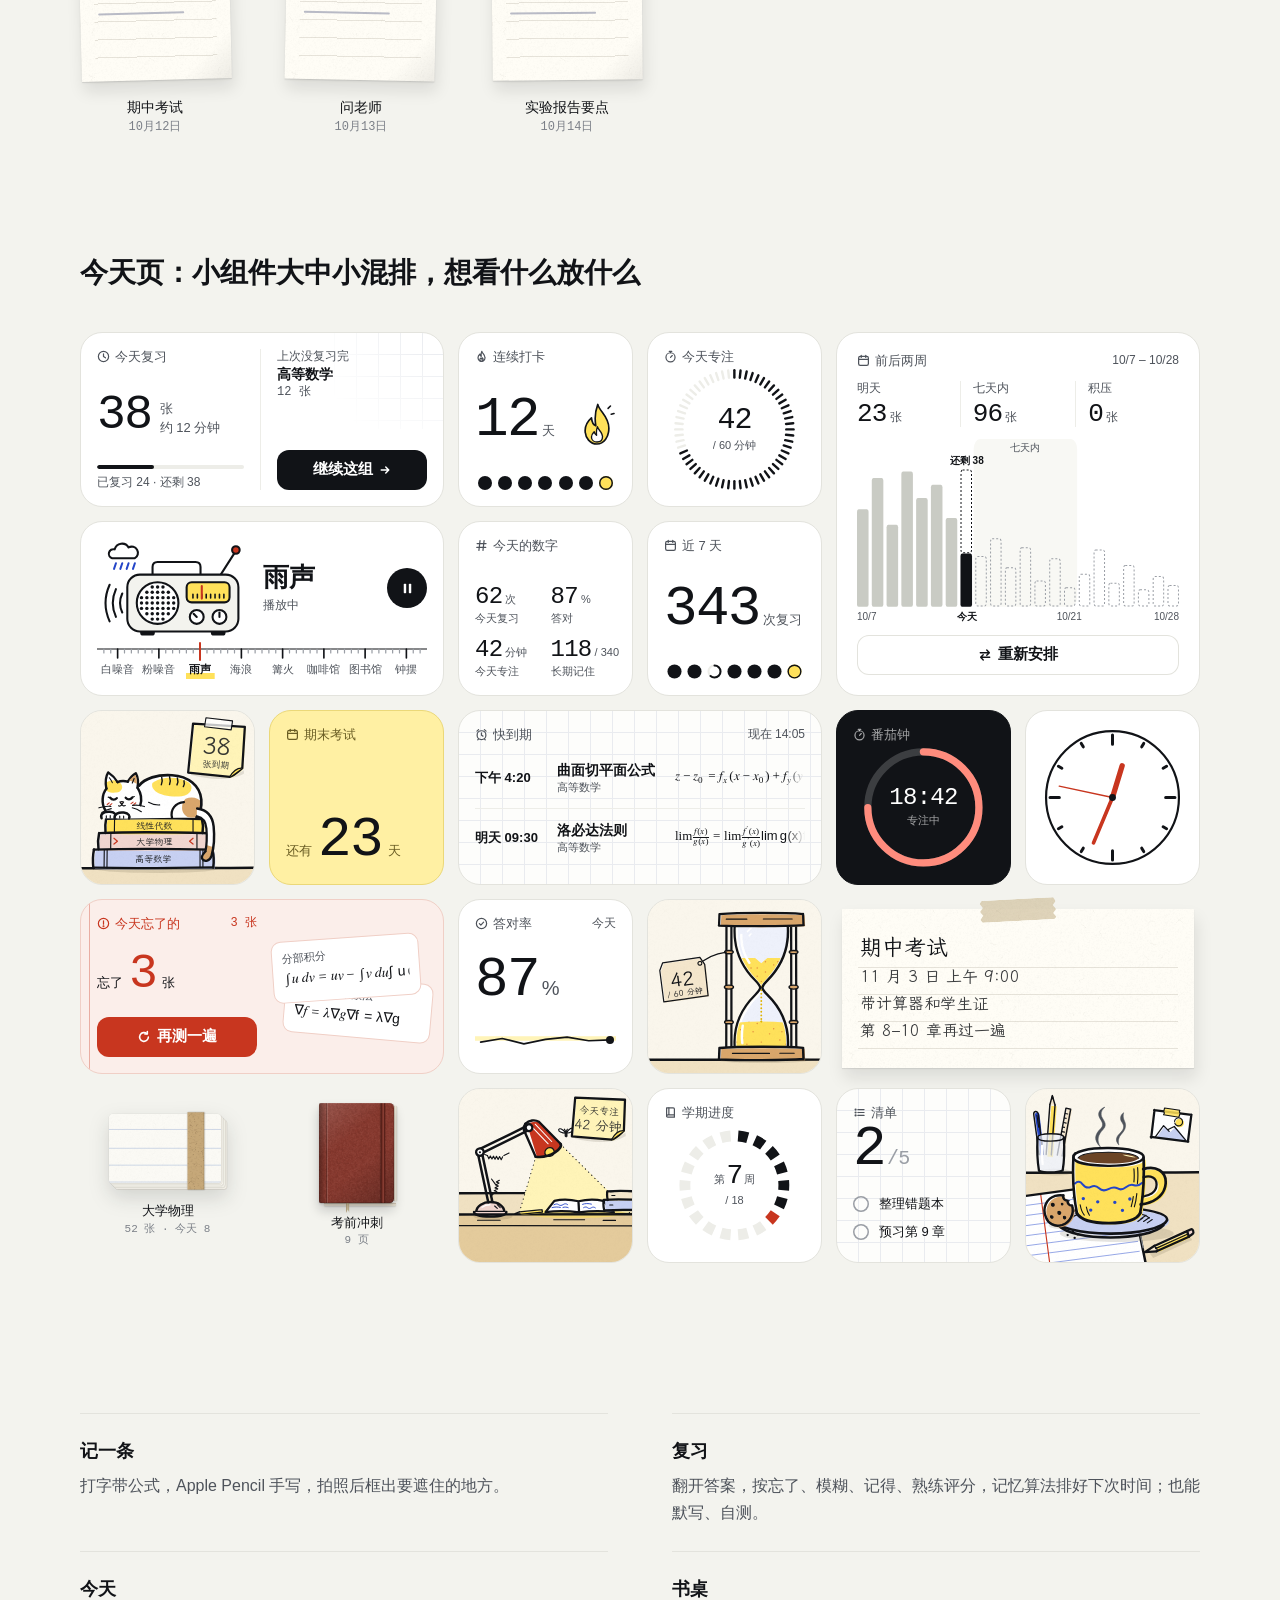
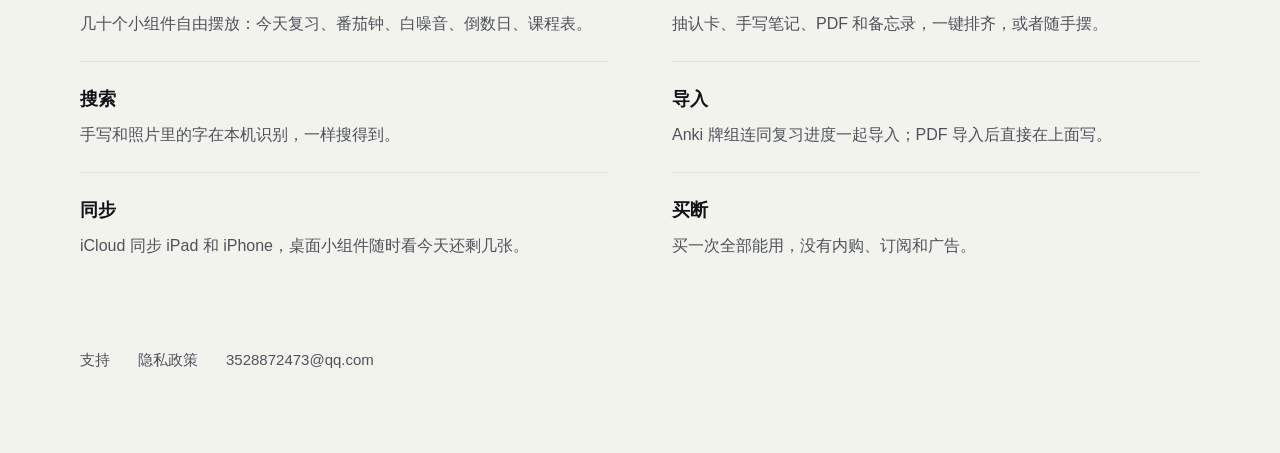
==== commit 8df01203: "Rebuild the pages for Memo Clock 2.0.0 Home, support and privacy pages in Chinese and English, in th" ====
--- a/index.html
+++ b/index.html
@@ -4,38 +4,732 @@
   <meta charset="utf-8">
   <meta name="viewport" content="width=device-width, initial-scale=1">
   <title>Memo Clock-记忆时钟</title>
-  <meta name="description" content="Memo Clock-记忆时钟是一款简单好用的 memo 记录与复习工具，适合课堂重点、错题、公式、知识点和期末周冲刺复习。">
+  <meta name="description" content="Memo Clock-记忆时钟：把公式、概念和例题记成卡片，到该复习的时候翻出来。打字、手写、拍照都能记，iCloud 同步，买断无内购。">
+  <link rel="icon" href="assets/icon-64.png">
+  <link rel="apple-touch-icon" href="assets/icon-256.png">
+  <link rel="stylesheet" href="assets/katex/katex.min.css">
   <link rel="stylesheet" href="styles.css">
 </head>
-<body>
-  <main class="landing">
-    <section class="promo-hero">
-      <div class="promo-hero__copy">
-        <p class="eyebrow">Memo Clock-记忆时钟</p>
-        <h1>随手记录，按时复习，把知识留住</h1>
-        <p class="lead">简单好用的 memo 记录与复习工具，适合课堂重点、错题、公式、知识点和临时想到的内容。</p>
-        <div class="actions">
-          <a class="button primary" href="privacy.html">隐私政策</a>
-          <a class="button" href="support.html">联系支持</a>
-          <a class="button" href="privacy-en.html">Privacy Policy</a>
-          <a class="button" href="support-en.html">Support</a>
+<body class="home">
+  <header class="top">
+    <a class="brand" href="index.html"><img src="assets/icon-64.png" alt="">Memo Clock</a>
+    <nav>
+      <a href="support.html">支持</a>
+      <a href="privacy.html">隐私政策</a>
+      <a href="index-en.html" lang="en" hreflang="en">English</a>
+    </nav>
+  </header>
+
+  <main>
+    <section class="hero">
+      <div class="hero-copy">
+        <img class="hero-icon" src="assets/icon-256.png" alt="">
+        <h1>Memo Clock-记忆时钟</h1>
+        <p class="line">把公式、概念和例题记成卡片，到该复习的时候翻出来。</p>
+      </div>
+      <div class="study">
+        <div class="pile">
+          <div class="cardback sheet">
+            <p class="title">曲面切平面公式</p>
+            <p class="ask">写出曲面切平面公式，并说明法线方向怎么找？</p>
+            <div class="answer"><div class="wide"><span class="katex-display"><span class="katex"><span class="katex-mathml"><math xmlns="http://www.w3.org/1998/Math/MathML" display="block"><semantics><mrow><mi>z</mi><mo>−</mo><msub><mi>z</mi><mn>0</mn></msub><mo>=</mo><msub><mi>f</mi><mi>x</mi></msub><mo stretchy="false">(</mo><msub><mi>x</mi><mn>0</mn></msub><mo separator="true">,</mo><msub><mi>y</mi><mn>0</mn></msub><mo stretchy="false">)</mo><mo stretchy="false">(</mo><mi>x</mi><mo>−</mo><msub><mi>x</mi><mn>0</mn></msub><mo stretchy="false">)</mo><mo>+</mo><msub><mi>f</mi><mi>y</mi></msub><mo stretchy="false">(</mo><msub><mi>x</mi><mn>0</mn></msub><mo separator="true">,</mo><msub><mi>y</mi><mn>0</mn></msub><mo stretchy="false">)</mo><mo stretchy="false">(</mo><mi>y</mi><mo>−</mo><msub><mi>y</mi><mn>0</mn></msub><mo stretchy="false">)</mo></mrow><annotation encoding="application/x-tex">z-z_0=f_x(x_0,y_0)(x-x_0)+f_y(x_0,y_0)(y-y_0)</annotation></semantics></math></span><span class="katex-html" aria-hidden="true"><span class="base"><span class="strut" style="height:0.6667em;vertical-align:-0.0833em;"></span><span class="mord mathnormal" style="margin-right:0.044em;">z</span><span class="mspace" style="margin-right:0.2222em;"></span><span class="mbin">−</span><span class="mspace" style="margin-right:0.2222em;"></span></span><span class="base"><span class="strut" style="height:0.5806em;vertical-align:-0.15em;"></span><span class="mord"><span class="mord mathnormal" style="margin-right:0.044em;">z</span><span class="msupsub"><span class="vlist-t vlist-t2"><span class="vlist-r"><span class="vlist" style="height:0.3011em;"><span style="top:-2.55em;margin-left:-0.044em;margin-right:0.05em;"><span class="pstrut" style="height:2.7em;"></span><span class="sizing reset-size6 size3 mtight"><span class="mord mtight">0</span></span></span></span><span class="vlist-s">​</span></span><span class="vlist-r"><span class="vlist" style="height:0.15em;"><span></span></span></span></span></span></span><span class="mspace" style="margin-right:0.2778em;"></span><span class="mrel">=</span><span class="mspace" style="margin-right:0.2778em;"></span></span><span class="base"><span class="strut" style="height:1em;vertical-align:-0.25em;"></span><span class="mord"><span class="mord mathnormal" style="margin-right:0.1076em;">f</span><span class="msupsub"><span class="vlist-t vlist-t2"><span class="vlist-r"><span class="vlist" style="height:0.1514em;"><span style="top:-2.55em;margin-left:-0.1076em;margin-right:0.05em;"><span class="pstrut" style="height:2.7em;"></span><span class="sizing reset-size6 size3 mtight"><span class="mord mathnormal mtight">x</span></span></span></span><span class="vlist-s">​</span></span><span class="vlist-r"><span class="vlist" style="height:0.15em;"><span></span></span></span></span></span></span><span class="mopen">(</span><span class="mord"><span class="mord mathnormal">x</span><span class="msupsub"><span class="vlist-t vlist-t2"><span class="vlist-r"><span class="vlist" style="height:0.3011em;"><span style="top:-2.55em;margin-left:0em;margin-right:0.05em;"><span class="pstrut" style="height:2.7em;"></span><span class="sizing reset-size6 size3 mtight"><span class="mord mtight">0</span></span></span></span><span class="vlist-s">​</span></span><span class="vlist-r"><span class="vlist" style="height:0.15em;"><span></span></span></span></span></span></span><span class="mpunct">,</span><span class="mspace" style="margin-right:0.1667em;"></span><span class="mord"><span class="mord mathnormal" style="margin-right:0.0359em;">y</span><span class="msupsub"><span class="vlist-t vlist-t2"><span class="vlist-r"><span class="vlist" style="height:0.3011em;"><span style="top:-2.55em;margin-left:-0.0359em;margin-right:0.05em;"><span class="pstrut" style="height:2.7em;"></span><span class="sizing reset-size6 size3 mtight"><span class="mord mtight">0</span></span></span></span><span class="vlist-s">​</span></span><span class="vlist-r"><span class="vlist" style="height:0.15em;"><span></span></span></span></span></span></span><span class="mclose">)</span><span class="mopen">(</span><span class="mord mathnormal">x</span><span class="mspace" style="margin-right:0.2222em;"></span><span class="mbin">−</span><span class="mspace" style="margin-right:0.2222em;"></span></span><span class="base"><span class="strut" style="height:1em;vertical-align:-0.25em;"></span><span class="mord"><span class="mord mathnormal">x</span><span class="msupsub"><span class="vlist-t vlist-t2"><span class="vlist-r"><span class="vlist" style="height:0.3011em;"><span style="top:-2.55em;margin-left:0em;margin-right:0.05em;"><span class="pstrut" style="height:2.7em;"></span><span class="sizing reset-size6 size3 mtight"><span class="mord mtight">0</span></span></span></span><span class="vlist-s">​</span></span><span class="vlist-r"><span class="vlist" style="height:0.15em;"><span></span></span></span></span></span></span><span class="mclose">)</span><span class="mspace" style="margin-right:0.2222em;"></span><span class="mbin">+</span><span class="mspace" style="margin-right:0.2222em;"></span></span><span class="base"><span class="strut" style="height:1.0361em;vertical-align:-0.2861em;"></span><span class="mord"><span class="mord mathnormal" style="margin-right:0.1076em;">f</span><span class="msupsub"><span class="vlist-t vlist-t2"><span class="vlist-r"><span class="vlist" style="height:0.1514em;"><span style="top:-2.55em;margin-left:-0.1076em;margin-right:0.05em;"><span class="pstrut" style="height:2.7em;"></span><span class="sizing reset-size6 size3 mtight"><span class="mord mathnormal mtight" style="margin-right:0.0359em;">y</span></span></span></span><span class="vlist-s">​</span></span><span class="vlist-r"><span class="vlist" style="height:0.2861em;"><span></span></span></span></span></span></span><span class="mopen">(</span><span class="mord"><span class="mord mathnormal">x</span><span class="msupsub"><span class="vlist-t vlist-t2"><span class="vlist-r"><span class="vlist" style="height:0.3011em;"><span style="top:-2.55em;margin-left:0em;margin-right:0.05em;"><span class="pstrut" style="height:2.7em;"></span><span class="sizing reset-size6 size3 mtight"><span class="mord mtight">0</span></span></span></span><span class="vlist-s">​</span></span><span class="vlist-r"><span class="vlist" style="height:0.15em;"><span></span></span></span></span></span></span><span class="mpunct">,</span><span class="mspace" style="margin-right:0.1667em;"></span><span class="mord"><span class="mord mathnormal" style="margin-right:0.0359em;">y</span><span class="msupsub"><span class="vlist-t vlist-t2"><span class="vlist-r"><span class="vlist" style="height:0.3011em;"><span style="top:-2.55em;margin-left:-0.0359em;margin-right:0.05em;"><span class="pstrut" style="height:2.7em;"></span><span class="sizing reset-size6 size3 mtight"><span class="mord mtight">0</span></span></span></span><span class="vlist-s">​</span></span><span class="vlist-r"><span class="vlist" style="height:0.15em;"><span></span></span></span></span></span></span><span class="mclose">)</span><span class="mopen">(</span><span class="mord mathnormal" style="margin-right:0.0359em;">y</span><span class="mspace" style="margin-right:0.2222em;"></span><span class="mbin">−</span><span class="mspace" style="margin-right:0.2222em;"></span></span><span class="base"><span class="strut" style="height:1em;vertical-align:-0.25em;"></span><span class="mord"><span class="mord mathnormal" style="margin-right:0.0359em;">y</span><span class="msupsub"><span class="vlist-t vlist-t2"><span class="vlist-r"><span class="vlist" style="height:0.3011em;"><span style="top:-2.55em;margin-left:-0.0359em;margin-right:0.05em;"><span class="pstrut" style="height:2.7em;"></span><span class="sizing reset-size6 size3 mtight"><span class="mord mtight">0</span></span></span></span><span class="vlist-s">​</span></span><span class="vlist-r"><span class="vlist" style="height:0.15em;"><span></span></span></span></span></span></span><span class="mclose">)</span></span></span></span></span></div><div class="narrow"><span class="katex-display"><span class="katex"><span class="katex-mathml"><math xmlns="http://www.w3.org/1998/Math/MathML" display="block"><semantics><mtable rowspacing="0.25em" columnalign="right left" columnspacing="0em"><mtr><mtd><mstyle scriptlevel="0" displaystyle="true"><mrow><mi>z</mi><mo>−</mo><msub><mi>z</mi><mn>0</mn></msub></mrow></mstyle></mtd><mtd><mstyle scriptlevel="0" displaystyle="true"><mrow><mrow></mrow><mo>=</mo><msub><mi>f</mi><mi>x</mi></msub><mo stretchy="false">(</mo><msub><mi>x</mi><mn>0</mn></msub><mo separator="true">,</mo><msub><mi>y</mi><mn>0</mn></msub><mo stretchy="false">)</mo><mo stretchy="false">(</mo><mi>x</mi><mo>−</mo><msub><mi>x</mi><mn>0</mn></msub><mo stretchy="false">)</mo></mrow></mstyle></mtd></mtr><mtr><mtd><mstyle scriptlevel="0" displaystyle="true"><mrow></mrow></mstyle></mtd><mtd><mstyle scriptlevel="0" displaystyle="true"><mrow><mrow></mrow><mspace width="1em"/><mo>+</mo><msub><mi>f</mi><mi>y</mi></msub><mo stretchy="false">(</mo><msub><mi>x</mi><mn>0</mn></msub><mo separator="true">,</mo><msub><mi>y</mi><mn>0</mn></msub><mo stretchy="false">)</mo><mo stretchy="false">(</mo><mi>y</mi><mo>−</mo><msub><mi>y</mi><mn>0</mn></msub><mo stretchy="false">)</mo></mrow></mstyle></mtd></mtr></mtable><annotation encoding="application/x-tex">\begin{aligned}z-z_0&amp;=f_x(x_0,y_0)(x-x_0)\\&amp;\quad+f_y(x_0,y_0)(y-y_0)\end{aligned}</annotation></semantics></math></span><span class="katex-html" aria-hidden="true"><span class="base"><span class="strut" style="height:2.7em;vertical-align:-1.1em;"></span><span class="mord"><span class="mtable"><span class="col-align-r"><span class="vlist-t vlist-t2"><span class="vlist-r"><span class="vlist" style="height:1.6em;"><span style="top:-3.76em;"><span class="pstrut" style="height:3em;"></span><span class="mord"><span class="mord mathnormal" style="margin-right:0.044em;">z</span><span class="mspace" style="margin-right:0.2222em;"></span><span class="mbin">−</span><span class="mspace" style="margin-right:0.2222em;"></span><span class="mord"><span class="mord mathnormal" style="margin-right:0.044em;">z</span><span class="msupsub"><span class="vlist-t vlist-t2"><span class="vlist-r"><span class="vlist" style="height:0.3011em;"><span style="top:-2.55em;margin-left:-0.044em;margin-right:0.05em;"><span class="pstrut" style="height:2.7em;"></span><span class="sizing reset-size6 size3 mtight"><span class="mord mtight">0</span></span></span></span><span class="vlist-s">​</span></span><span class="vlist-r"><span class="vlist" style="height:0.15em;"><span></span></span></span></span></span></span></span></span><span style="top:-2.26em;"><span class="pstrut" style="height:3em;"></span><span class="mord"></span></span></span><span class="vlist-s">​</span></span><span class="vlist-r"><span class="vlist" style="height:1.1em;"><span></span></span></span></span></span><span class="col-align-l"><span class="vlist-t vlist-t2"><span class="vlist-r"><span class="vlist" style="height:1.6em;"><span style="top:-3.76em;"><span class="pstrut" style="height:3em;"></span><span class="mord"><span class="mord"></span><span class="mspace" style="margin-right:0.2778em;"></span><span class="mrel">=</span><span class="mspace" style="margin-right:0.2778em;"></span><span class="mord"><span class="mord mathnormal" style="margin-right:0.1076em;">f</span><span class="msupsub"><span class="vlist-t vlist-t2"><span class="vlist-r"><span class="vlist" style="height:0.1514em;"><span style="top:-2.55em;margin-left:-0.1076em;margin-right:0.05em;"><span class="pstrut" style="height:2.7em;"></span><span class="sizing reset-size6 size3 mtight"><span class="mord mathnormal mtight">x</span></span></span></span><span class="vlist-s">​</span></span><span class="vlist-r"><span class="vlist" style="height:0.15em;"><span></span></span></span></span></span></span><span class="mopen">(</span><span class="mord"><span class="mord mathnormal">x</span><span class="msupsub"><span class="vlist-t vlist-t2"><span class="vlist-r"><span class="vlist" style="height:0.3011em;"><span style="top:-2.55em;margin-left:0em;margin-right:0.05em;"><span class="pstrut" style="height:2.7em;"></span><span class="sizing reset-size6 size3 mtight"><span class="mord mtight">0</span></span></span></span><span class="vlist-s">​</span></span><span class="vlist-r"><span class="vlist" style="height:0.15em;"><span></span></span></span></span></span></span><span class="mpunct">,</span><span class="mspace" style="margin-right:0.1667em;"></span><span class="mord"><span class="mord mathnormal" style="margin-right:0.0359em;">y</span><span class="msupsub"><span class="vlist-t vlist-t2"><span class="vlist-r"><span class="vlist" style="height:0.3011em;"><span style="top:-2.55em;margin-left:-0.0359em;margin-right:0.05em;"><span class="pstrut" style="height:2.7em;"></span><span class="sizing reset-size6 size3 mtight"><span class="mord mtight">0</span></span></span></span><span class="vlist-s">​</span></span><span class="vlist-r"><span class="vlist" style="height:0.15em;"><span></span></span></span></span></span></span><span class="mclose">)</span><span class="mopen">(</span><span class="mord mathnormal">x</span><span class="mspace" style="margin-right:0.2222em;"></span><span class="mbin">−</span><span class="mspace" style="margin-right:0.2222em;"></span><span class="mord"><span class="mord mathnormal">x</span><span class="msupsub"><span class="vlist-t vlist-t2"><span class="vlist-r"><span class="vlist" style="height:0.3011em;"><span style="top:-2.55em;margin-left:0em;margin-right:0.05em;"><span class="pstrut" style="height:2.7em;"></span><span class="sizing reset-size6 size3 mtight"><span class="mord mtight">0</span></span></span></span><span class="vlist-s">​</span></span><span class="vlist-r"><span class="vlist" style="height:0.15em;"><span></span></span></span></span></span></span><span class="mclose">)</span></span></span><span style="top:-2.26em;"><span class="pstrut" style="height:3em;"></span><span class="mord"><span class="mord"></span><span class="mspace" style="margin-right:1em;"></span><span class="mspace" style="margin-right:0.2222em;"></span><span class="mbin">+</span><span class="mspace" style="margin-right:0.2222em;"></span><span class="mord"><span class="mord mathnormal" style="margin-right:0.1076em;">f</span><span class="msupsub"><span class="vlist-t vlist-t2"><span class="vlist-r"><span class="vlist" style="height:0.1514em;"><span style="top:-2.55em;margin-left:-0.1076em;margin-right:0.05em;"><span class="pstrut" style="height:2.7em;"></span><span class="sizing reset-size6 size3 mtight"><span class="mord mathnormal mtight" style="margin-right:0.0359em;">y</span></span></span></span><span class="vlist-s">​</span></span><span class="vlist-r"><span class="vlist" style="height:0.2861em;"><span></span></span></span></span></span></span><span class="mopen">(</span><span class="mord"><span class="mord mathnormal">x</span><span class="msupsub"><span class="vlist-t vlist-t2"><span class="vlist-r"><span class="vlist" style="height:0.3011em;"><span style="top:-2.55em;margin-left:0em;margin-right:0.05em;"><span class="pstrut" style="height:2.7em;"></span><span class="sizing reset-size6 size3 mtight"><span class="mord mtight">0</span></span></span></span><span class="vlist-s">​</span></span><span class="vlist-r"><span class="vlist" style="height:0.15em;"><span></span></span></span></span></span></span><span class="mpunct">,</span><span class="mspace" style="margin-right:0.1667em;"></span><span class="mord"><span class="mord mathnormal" style="margin-right:0.0359em;">y</span><span class="msupsub"><span class="vlist-t vlist-t2"><span class="vlist-r"><span class="vlist" style="height:0.3011em;"><span style="top:-2.55em;margin-left:-0.0359em;margin-right:0.05em;"><span class="pstrut" style="height:2.7em;"></span><span class="sizing reset-size6 size3 mtight"><span class="mord mtight">0</span></span></span></span><span class="vlist-s">​</span></span><span class="vlist-r"><span class="vlist" style="height:0.15em;"><span></span></span></span></span></span></span><span class="mclose">)</span><span class="mopen">(</span><span class="mord mathnormal" style="margin-right:0.0359em;">y</span><span class="mspace" style="margin-right:0.2222em;"></span><span class="mbin">−</span><span class="mspace" style="margin-right:0.2222em;"></span><span class="mord"><span class="mord mathnormal" style="margin-right:0.0359em;">y</span><span class="msupsub"><span class="vlist-t vlist-t2"><span class="vlist-r"><span class="vlist" style="height:0.3011em;"><span style="top:-2.55em;margin-left:-0.0359em;margin-right:0.05em;"><span class="pstrut" style="height:2.7em;"></span><span class="sizing reset-size6 size3 mtight"><span class="mord mtight">0</span></span></span></span><span class="vlist-s">​</span></span><span class="vlist-r"><span class="vlist" style="height:0.15em;"><span></span></span></span></span></span></span><span class="mclose">)</span></span></span></span><span class="vlist-s">​</span></span><span class="vlist-r"><span class="vlist" style="height:1.1em;"><span></span></span></span></span></span></span></span></span></span></span></span></div></div>
+            <div class="legend">
+            <span class="sym"><span class="katex"><span class="katex-mathml"><math xmlns="http://www.w3.org/1998/Math/MathML"><semantics><mrow><mi>z</mi><mo>=</mo><mi>f</mi><mo stretchy="false">(</mo><mi>x</mi><mo separator="true">,</mo><mi>y</mi><mo stretchy="false">)</mo></mrow><annotation encoding="application/x-tex">z=f(x,y)</annotation></semantics></math></span><span class="katex-html" aria-hidden="true"><span class="base"><span class="strut" style="height:0.4306em;"></span><span class="mord mathnormal" style="margin-right:0.044em;">z</span><span class="mspace" style="margin-right:0.2778em;"></span><span class="mrel">=</span><span class="mspace" style="margin-right:0.2778em;"></span></span><span class="base"><span class="strut" style="height:1em;vertical-align:-0.25em;"></span><span class="mord mathnormal" style="margin-right:0.1076em;">f</span><span class="mopen">(</span><span class="mord mathnormal">x</span><span class="mpunct">,</span><span class="mspace" style="margin-right:0.1667em;"></span><span class="mord mathnormal" style="margin-right:0.0359em;">y</span><span class="mclose">)</span></span></span></span></span><span class="mean">曲面</span>
+            <span class="sym"><span class="katex"><span class="katex-mathml"><math xmlns="http://www.w3.org/1998/Math/MathML"><semantics><mrow><mo stretchy="false">(</mo><msub><mi>x</mi><mn>0</mn></msub><mo separator="true">,</mo><msub><mi>y</mi><mn>0</mn></msub><mo separator="true">,</mo><msub><mi>z</mi><mn>0</mn></msub><mo stretchy="false">)</mo></mrow><annotation encoding="application/x-tex">(x_0,y_0,z_0)</annotation></semantics></math></span><span class="katex-html" aria-hidden="true"><span class="base"><span class="strut" style="height:1em;vertical-align:-0.25em;"></span><span class="mopen">(</span><span class="mord"><span class="mord mathnormal">x</span><span class="msupsub"><span class="vlist-t vlist-t2"><span class="vlist-r"><span class="vlist" style="height:0.3011em;"><span style="top:-2.55em;margin-left:0em;margin-right:0.05em;"><span class="pstrut" style="height:2.7em;"></span><span class="sizing reset-size6 size3 mtight"><span class="mord mtight">0</span></span></span></span><span class="vlist-s">​</span></span><span class="vlist-r"><span class="vlist" style="height:0.15em;"><span></span></span></span></span></span></span><span class="mpunct">,</span><span class="mspace" style="margin-right:0.1667em;"></span><span class="mord"><span class="mord mathnormal" style="margin-right:0.0359em;">y</span><span class="msupsub"><span class="vlist-t vlist-t2"><span class="vlist-r"><span class="vlist" style="height:0.3011em;"><span style="top:-2.55em;margin-left:-0.0359em;margin-right:0.05em;"><span class="pstrut" style="height:2.7em;"></span><span class="sizing reset-size6 size3 mtight"><span class="mord mtight">0</span></span></span></span><span class="vlist-s">​</span></span><span class="vlist-r"><span class="vlist" style="height:0.15em;"><span></span></span></span></span></span></span><span class="mpunct">,</span><span class="mspace" style="margin-right:0.1667em;"></span><span class="mord"><span class="mord mathnormal" style="margin-right:0.044em;">z</span><span class="msupsub"><span class="vlist-t vlist-t2"><span class="vlist-r"><span class="vlist" style="height:0.3011em;"><span style="top:-2.55em;margin-left:-0.044em;margin-right:0.05em;"><span class="pstrut" style="height:2.7em;"></span><span class="sizing reset-size6 size3 mtight"><span class="mord mtight">0</span></span></span></span><span class="vlist-s">​</span></span><span class="vlist-r"><span class="vlist" style="height:0.15em;"><span></span></span></span></span></span></span><span class="mclose">)</span></span></span></span></span><span class="mean">切点</span>
+            <span class="sym"><span class="katex"><span class="katex-mathml"><math xmlns="http://www.w3.org/1998/Math/MathML"><semantics><mrow><msub><mi>f</mi><mi>x</mi></msub><mo separator="true">,</mo><mtext> </mtext><msub><mi>f</mi><mi>y</mi></msub></mrow><annotation encoding="application/x-tex">f_x,\ f_y</annotation></semantics></math></span><span class="katex-html" aria-hidden="true"><span class="base"><span class="strut" style="height:0.9805em;vertical-align:-0.2861em;"></span><span class="mord"><span class="mord mathnormal" style="margin-right:0.1076em;">f</span><span class="msupsub"><span class="vlist-t vlist-t2"><span class="vlist-r"><span class="vlist" style="height:0.1514em;"><span style="top:-2.55em;margin-left:-0.1076em;margin-right:0.05em;"><span class="pstrut" style="height:2.7em;"></span><span class="sizing reset-size6 size3 mtight"><span class="mord mathnormal mtight">x</span></span></span></span><span class="vlist-s">​</span></span><span class="vlist-r"><span class="vlist" style="height:0.15em;"><span></span></span></span></span></span></span><span class="mpunct">,</span><span class="mspace"> </span><span class="mspace" style="margin-right:0.1667em;"></span><span class="mord"><span class="mord mathnormal" style="margin-right:0.1076em;">f</span><span class="msupsub"><span class="vlist-t vlist-t2"><span class="vlist-r"><span class="vlist" style="height:0.1514em;"><span style="top:-2.55em;margin-left:-0.1076em;margin-right:0.05em;"><span class="pstrut" style="height:2.7em;"></span><span class="sizing reset-size6 size3 mtight"><span class="mord mathnormal mtight" style="margin-right:0.0359em;">y</span></span></span></span><span class="vlist-s">​</span></span><span class="vlist-r"><span class="vlist" style="height:0.2861em;"><span></span></span></span></span></span></span></span></span></span></span><span class="mean">偏导数</span>
+            </div>
+            <p class="why">适用于显式曲面 <span class="katex"><span class="katex-mathml"><math xmlns="http://www.w3.org/1998/Math/MathML"><semantics><mrow><mi>z</mi><mo>=</mo><mi>f</mi><mo stretchy="false">(</mo><mi>x</mi><mo separator="true">,</mo><mi>y</mi><mo stretchy="false">)</mo></mrow><annotation encoding="application/x-tex">z=f(x,y)</annotation></semantics></math></span><span class="katex-html" aria-hidden="true"><span class="base"><span class="strut" style="height:0.4306em;"></span><span class="mord mathnormal" style="margin-right:0.044em;">z</span><span class="mspace" style="margin-right:0.2778em;"></span><span class="mrel">=</span><span class="mspace" style="margin-right:0.2778em;"></span></span><span class="base"><span class="strut" style="height:1em;vertical-align:-0.25em;"></span><span class="mord mathnormal" style="margin-right:0.1076em;">f</span><span class="mopen">(</span><span class="mord mathnormal">x</span><span class="mpunct">,</span><span class="mspace" style="margin-right:0.1667em;"></span><span class="mord mathnormal" style="margin-right:0.0359em;">y</span><span class="mclose">)</span></span></span></span> 的切平面；法向量可取 <span class="katex"><span class="katex-mathml"><math xmlns="http://www.w3.org/1998/Math/MathML"><semantics><mrow><mo stretchy="false">(</mo><mo>−</mo><msub><mi>f</mi><mi>x</mi></msub><mo separator="true">,</mo><mtext> </mtext><mo>−</mo><msub><mi>f</mi><mi>y</mi></msub><mo separator="true">,</mo><mtext> </mtext><mn>1</mn><mo stretchy="false">)</mo></mrow><annotation encoding="application/x-tex">(-f_x,\,-f_y,\,1)</annotation></semantics></math></span><span class="katex-html" aria-hidden="true"><span class="base"><span class="strut" style="height:1.0361em;vertical-align:-0.2861em;"></span><span class="mopen">(</span><span class="mord">−</span><span class="mord"><span class="mord mathnormal" style="margin-right:0.1076em;">f</span><span class="msupsub"><span class="vlist-t vlist-t2"><span class="vlist-r"><span class="vlist" style="height:0.1514em;"><span style="top:-2.55em;margin-left:-0.1076em;margin-right:0.05em;"><span class="pstrut" style="height:2.7em;"></span><span class="sizing reset-size6 size3 mtight"><span class="mord mathnormal mtight">x</span></span></span></span><span class="vlist-s">​</span></span><span class="vlist-r"><span class="vlist" style="height:0.15em;"><span></span></span></span></span></span></span><span class="mpunct">,</span><span class="mspace" style="margin-right:0.1667em;"></span><span class="mspace" style="margin-right:0.1667em;"></span><span class="mord">−</span><span class="mord"><span class="mord mathnormal" style="margin-right:0.1076em;">f</span><span class="msupsub"><span class="vlist-t vlist-t2"><span class="vlist-r"><span class="vlist" style="height:0.1514em;"><span style="top:-2.55em;margin-left:-0.1076em;margin-right:0.05em;"><span class="pstrut" style="height:2.7em;"></span><span class="sizing reset-size6 size3 mtight"><span class="mord mathnormal mtight" style="margin-right:0.0359em;">y</span></span></span></span><span class="vlist-s">​</span></span><span class="vlist-r"><span class="vlist" style="height:0.2861em;"><span></span></span></span></span></span></span><span class="mpunct">,</span><span class="mspace" style="margin-right:0.1667em;"></span><span class="mspace" style="margin-right:0.1667em;"></span><span class="mord">1</span><span class="mclose">)</span></span></span></span>。</p>
+          </div>
+        </div>
+        <div class="grades sheet" aria-hidden="true">
+          <div class="forgot"><b>忘了</b><span>本轮再来</span></div>
+          <div><b>模糊</b><span>明天</span></div>
+          <div><b>记得</b><span>2 天后</span></div>
+          <div><b>熟练</b><span>8 天后</span></div>
         </div>
       </div>
-      <img class="hero-shot" src="assets/store-promo/iphone-6_9-1320x2868/01-home.png" alt="Memo Clock 首页截图">
     </section>
 
-    <section class="promo-copy" aria-label="产品介绍">
-      <p>Memo Clock-记忆时钟是一款简单好用的 memo 记录与复习工具，适合把课堂重点、错题、公式、知识点和临时想到的内容快速保存下来。你可以随时记录，也可以添加文字、手写内容或图片 memo，把零散知识整理成可复习的卡片，尤其适合理科生的公式复习，以及题型复习。</p>
-      <p>App 会按照你设置的复习频率和提醒时间，把该看的内容准时推回来，帮助减少“记过但忘了”的情况。操作轻量直观，没有复杂学习成本，打开就能记，到了时间就复习。</p>
-      <p>尤其适合期末周冲刺，把易错点、高频考点和临考重点集中管理，考前再过一遍，让复习更有节奏。</p>
+    <section class="desk-section">
+      <h2 class="section-title">卡片、手写笔记、PDF 和备忘录，摆在一张书桌上</h2>
+      <div class="desk">
+        <div class="desk-row">
+          <figure class="obj deck" style="--w: 210px; --h: 138px;">
+            <div class="art" aria-hidden="true">
+              <span class="edge" style="left: 11.0px; top: 11.0px; background: #E6E2D8;"></span>
+              <span class="edge" style="left: 9.5px; top: 9.5px; background: #F2EFE7;"></span>
+              <span class="edge" style="left: 8.0px; top: 8.0px; background: #E9E6DC;"></span>
+              <span class="edge" style="left: 6.5px; top: 6.5px; background: #F4F2EA;"></span>
+              <span class="edge" style="left: 5.0px; top: 5.0px; background: #EAE7DE;"></span>
+              <span class="edge" style="left: 3.5px; top: 3.5px; background: #F5F3EC;"></span>
+              <span class="edge" style="left: 2.0px; top: 2.0px; background: #ECE9E0;"></span>
+              <span class="flash texpaper" style="left: 0; top: 0; background-color: #FBFAF5; box-shadow: 0 0 0 0.5px rgba(0,0,0,0.10);"><span class="flash rules" style="left: 0; top: 0;"></span></span>
+              <span class="beltband kraftbelt" style="left: 140px; height: 138px;"></span>
+            </div>
+            <figcaption class="cap"><b>高等数学</b><i>86 张 · 今天 12</i></figcaption>
+          </figure>
+          <figure class="obj deck" style="--w: 210px; --h: 135px;">
+            <div class="art" aria-hidden="true">
+              <span class="edge" style="left: 8.0px; top: 8.0px; background: #E9E6DC;"></span>
+              <span class="edge" style="left: 6.5px; top: 6.5px; background: #F4F2EA;"></span>
+              <span class="edge" style="left: 5.0px; top: 5.0px; background: #EAE7DE;"></span>
+              <span class="edge" style="left: 3.5px; top: 3.5px; background: #F5F3EC;"></span>
+              <span class="edge" style="left: 2.0px; top: 2.0px; background: #ECE9E0;"></span>
+              <span class="flash texpaper" style="left: 0; top: 0; background-color: #FBFAF5; box-shadow: 0 0 0 0.5px rgba(0,0,0,0.10);"><span class="flash rules" style="left: 0; top: 0;"></span></span>
+              <span class="beltband kraftbelt" style="left: 140px; height: 135px;"></span>
+            </div>
+            <figcaption class="cap"><b>大学物理</b><i>52 张 · 今天 8</i></figcaption>
+          </figure>
+          <figure class="obj deck" style="--w: 210px; --h: 132px;">
+            <div class="art" aria-hidden="true">
+              <span class="edge" style="left: 5.0px; top: 5.0px; background: #EAE7DE;"></span>
+              <span class="edge" style="left: 3.5px; top: 3.5px; background: #F5F3EC;"></span>
+              <span class="edge" style="left: 2.0px; top: 2.0px; background: #ECE9E0;"></span>
+              <span class="flash texpaper" style="left: 0; top: 0; background-color: #FBFAF5; box-shadow: 0 0 0 0.5px rgba(0,0,0,0.10);"><span class="flash rules" style="left: 0; top: 0;"></span></span>
+              <span class="beltband kraftbelt" style="left: 140px; height: 132px;"></span>
+            </div>
+            <figcaption class="cap"><b>线性代数</b><i>31 张</i></figcaption>
+          </figure>
+        </div>
+        <div class="desk-row">
+          <figure class="obj" style="--w: 150px; --h: 200px;">
+            <div class="art" aria-hidden="true">
+              <span class="pages-r"></span><span class="pages-b"></span>
+              <span class="ribbon" style="left: 54px; background: linear-gradient(90deg, #6E2820, #9C3B2F 50%, #6E2820);"></span>
+              <span class="cover leather" style="background-color: #2A3860;"><span class="spine"></span><span class="hinge"></span><span class="band" style="background: linear-gradient(90deg, #141C33, #24305A 35%, #43538A 52%, #24305A 70%, #141C33);"></span><span class="rim"></span></span>
+            </div>
+            <figcaption class="cap"><b>多元微分课堂笔记</b><i>12 页</i></figcaption>
+          </figure>
+          <figure class="obj" style="--w: 150px; --h: 200px;">
+            <div class="art" aria-hidden="true">
+              <span class="pages-r"></span><span class="pages-b"></span>
+              <span class="ribbon" style="left: 54px; background: linear-gradient(90deg, #1B2645, #2A3860 50%, #1B2645);"></span>
+              <span class="cover linen" style="background-color: #E4DFD2;"><span class="spine" style="background: linear-gradient(90deg, rgba(0,0,0,0.12), rgba(0,0,0,0.03) 70%, rgba(0,0,0,0));"></span><span class="hinge" style="background: linear-gradient(90deg, rgba(0,0,0,0.16), rgba(0,0,0,0.04) 40%, rgba(255,255,255,0.4) 68%, rgba(255,255,255,0));"></span><span class="rim" style="box-shadow: inset 0 1px 0 rgba(255,255,255,0.5), inset 0 -1px 0 rgba(0,0,0,0.14), inset -1px 0 0 rgba(0,0,0,0.1);"></span></span>
+            </div>
+            <figcaption class="cap"><b>读书笔记</b><i>20 页</i></figcaption>
+          </figure>
+          <figure class="obj" style="--w: 150px; --h: 200px;">
+            <div class="art" aria-hidden="true">
+              <span class="pages-b" style="left: 6px; height: 4px; bottom: -4px;"></span>
+              <span class="cover kraft thin" style="background-color: #D2B48C;"><span style="left: 0; top: 0; bottom: 0; width: 11px; background: linear-gradient(90deg, rgba(60,35,10,0.22), rgba(60,35,10,0.04));"></span><span style="left: 11px; top: 0; bottom: 0; width: 1px; background: rgba(60,35,10,0.22);"></span><span class="staple" style="top: 44px;"></span><span class="staple" style="top: 132px;"></span><span class="rim" style="box-shadow: inset 0 1px 0 rgba(255,255,255,0.22), inset 0 -1px 0 rgba(60,35,10,0.25);"></span></span>
+            </div>
+            <figcaption class="cap"><b>错题本</b><i>5 页</i></figcaption>
+          </figure>
+          <figure class="obj" style="--w: 150px; --h: 200px;">
+            <div class="art" aria-hidden="true">
+              <span class="pages-r" style="top: 3px; bottom: 3px;"></span>
+              <span class="cover kraft thin" style="background-color: #C9A97C;"><span class="hole" style="top: 9.5px;"></span><span class="hole" style="top: 20.1px;"></span><span class="hole" style="top: 30.7px;"></span><span class="hole" style="top: 41.3px;"></span><span class="hole" style="top: 51.9px;"></span><span class="hole" style="top: 62.5px;"></span><span class="hole" style="top: 73.1px;"></span><span class="hole" style="top: 83.7px;"></span><span class="hole" style="top: 94.3px;"></span><span class="hole" style="top: 104.9px;"></span><span class="hole" style="top: 115.5px;"></span><span class="hole" style="top: 126.1px;"></span><span class="hole" style="top: 136.7px;"></span><span class="hole" style="top: 147.3px;"></span><span class="hole" style="top: 157.9px;"></span><span class="hole" style="top: 168.5px;"></span><span class="hole" style="top: 179.1px;"></span><span class="hole" style="top: 189.7px;"></span><span class="rim" style="box-shadow: inset 0 1px 0 rgba(255,255,255,0.22), inset 0 -1px 0 rgba(60,35,10,0.25);"></span></span>
+              <span style="left: 0; top: 0; bottom: 0; width: 16px;"><span class="coil" style="top: 9.0px;"></span><span class="coil" style="top: 19.6px;"></span><span class="coil" style="top: 30.2px;"></span><span class="coil" style="top: 40.8px;"></span><span class="coil" style="top: 51.4px;"></span><span class="coil" style="top: 62.0px;"></span><span class="coil" style="top: 72.6px;"></span><span class="coil" style="top: 83.2px;"></span><span class="coil" style="top: 93.8px;"></span><span class="coil" style="top: 104.4px;"></span><span class="coil" style="top: 115.0px;"></span><span class="coil" style="top: 125.6px;"></span><span class="coil" style="top: 136.2px;"></span><span class="coil" style="top: 146.8px;"></span><span class="coil" style="top: 157.4px;"></span><span class="coil" style="top: 168.0px;"></span><span class="coil" style="top: 178.6px;"></span><span class="coil" style="top: 189.2px;"></span></span>
+            </div>
+            <figcaption class="cap"><b>听课速记</b><i>26 页</i></figcaption>
+          </figure>
+          <figure class="obj" style="--w: 160px; --h: 220px;">
+            <div class="art" aria-hidden="true">
+              <span class="pdfsheet texpaper" style="left: 8px; top: 8px; transform: rotate(-3deg);"></span>
+              <span class="pdfsheet texpaper" style="left: 4px; top: 3px; transform: rotate(1.8deg);"></span>
+              <span class="pdfsheet texpaper" style="left: 0; top: 0; padding: 26px 16px 0;"><span class="bar" style="width: 30%; margin: 0;"></span><span class="bar" style="width: 72%; height: 4px; margin: 12px auto 0; background: #B9BBC0;"></span><span class="bar" style="width: 52%; height: 4px; margin: 5px auto 0; background: #B9BBC0;"></span><span class="bar" style="width: 26%; margin-top: 14px; background: #A9ABB0;"></span><span class="bar" style="width: 100%;"></span><span class="bar" style="width: 94%;"></span><span class="bar" style="width: 62%;"></span><span class="bar" style="width: 100%; margin-top: 10px;"></span><span class="bar" style="width: 88%;"></span><span class="bar" style="width: 70%;"></span><span class="bar" style="width: 100%; margin-top: 10px;"></span><span class="bar" style="width: 84%;"></span></span>
+              <svg class="clip" width="44" height="40" viewBox="0 0 44 40"><path d="M12 22 C10 10, 14 3, 22 3 C30 3, 34 10, 32 22" fill="none" stroke="#B9BDC4" stroke-width="1.8"></path><path d="M15 22 C14 13, 17 8, 22 8 C27 8, 30 13, 29 22" fill="none" stroke="#D9DCE0" stroke-width="1.2"></path><path d="M6 22 H38 L35 36 H9 Z" fill="#1C1D20"></path><path d="M8 23 H36 L35.4 26 H8.6 Z" fill="#4A4C52"></path><path d="M9 36 H35" stroke="#000" stroke-opacity="0.4" stroke-width="1"></path></svg>
+            </div>
+            <figcaption class="cap"><b>2024 真题</b><i>23 页</i></figcaption>
+          </figure>
+        </div>
+        <div class="desk-row">
+          <figure class="obj note" style="--w: 150px; --h: 150px;">
+            <div class="art" aria-hidden="true">
+              <span class="memo texpaper" style="left: 0; top: 0; transform: rotate(-1.5deg);"><span class="memo-lines"></span><span class="ink" style="left: 18px; top: 46px; width: 64px;"></span><span class="ink" style="left: 18px; top: 64px; width: 104px; opacity: 0.6;"></span><span class="ink" style="left: 18px; top: 82px; width: 86px; opacity: 0.6;"></span><span class="memo-curl"></span></span>
+              <span class="tape texpaper" style="left: 42px; top: -9px; transform: rotate(-5deg);"></span>
+            </div>
+            <figcaption class="cap"><b>期中考试</b><i>10月12日</i></figcaption>
+          </figure>
+          <figure class="obj note" style="--w: 150px; --h: 150px;">
+            <div class="art" aria-hidden="true">
+              <span class="memo texpaper" style="left: 0; top: 0; transform: rotate(1.2deg);"><span class="memo-lines"></span><span class="ink" style="left: 18px; top: 46px; width: 64px;"></span><span class="ink" style="left: 18px; top: 64px; width: 104px; opacity: 0.6;"></span><span class="ink" style="left: 18px; top: 82px; width: 86px; opacity: 0.6;"></span><span class="memo-curl"></span></span>
+              <span class="tape texpaper" style="left: 42px; top: -9px; transform: rotate(-5deg);"></span>
+            </div>
+            <figcaption class="cap"><b>问老师</b><i>10月13日</i></figcaption>
+          </figure>
+          <figure class="obj note" style="--w: 150px; --h: 150px;">
+            <div class="art" aria-hidden="true">
+              <span class="memo texpaper" style="left: 0; top: 0; transform: rotate(-0.6deg);"><span class="memo-lines"></span><span class="ink" style="left: 18px; top: 46px; width: 64px;"></span><span class="ink" style="left: 18px; top: 64px; width: 104px; opacity: 0.6;"></span><span class="ink" style="left: 18px; top: 82px; width: 86px; opacity: 0.6;"></span><span class="memo-curl"></span></span>
+              <span class="tape texpaper" style="left: 42px; top: -9px; transform: rotate(-5deg);"></span>
+            </div>
+            <figcaption class="cap"><b>实验报告要点</b><i>10月14日</i></figcaption>
+          </figure>
+        </div>
+      </div>
     </section>
 
-    <section class="shot-gallery" aria-label="App 截图">
-      <img src="assets/store-promo/iphone-6_9-1320x2868/02-quick-add.png" alt="Memo Clock 随时记录截图">
-      <img src="assets/store-promo/iphone-6_9-1320x2868/03-all-types.png" alt="Memo Clock 支持文字、手写和图片 memo">
-      <img src="assets/store-promo/iphone-6_9-1320x2868/04-reminders.png" alt="Memo Clock 定时提醒复习截图">
-      <img src="assets/store-promo/iphone-6_9-1320x2868/05-finals.png" alt="Memo Clock 期末周冲刺复习截图">
+    <section class="board-section">
+      <h2 class="section-title">今天页：小组件大中小混排，想看什么放什么</h2>
+      <div class="board">
+        <div class="w m mat-paper corner-grid"><div class="w-row"><div class="w-col"><div class="w-head"><svg class="i" width="13" height="13" viewBox="0 0 16 16" fill="none" stroke="currentColor" stroke-width="1.5" stroke-linecap="round" stroke-linejoin="round" aria-hidden="true"><circle cx="8" cy="8" r="6.3"/><path d="M8 4.6V8l2.4 1.6"/></svg><span class="w-title">今天复习</span></div><div class="w-fill"></div><div class="w-figure"><span class="w-num" style="--s: 48px">38</span><span class="w-stack"><span>张</span><span>约 12 分钟</span></span></div><div class="w-fill"></div><div class="w-bar"><i style="width: 39%"></i></div><span class="w-cap12 gap">已复习 24 · 还剩 38</span></div><span class="w-vrule"></span><div class="w-side"><div class="w-resume"><span class="w-cap12">上次没复习完</span><b>高等数学</b><span class="w-mono12">12 张</span></div><div class="w-fill"></div><span class="w-btn">继续这组<svg class="i" width="12" height="12" viewBox="0 0 16 16" fill="none" stroke="currentColor" stroke-width="2" stroke-linecap="round" stroke-linejoin="round" aria-hidden="true"><path d="M3 8h10M9 4l4 4-4 4"/></svg></span></div></div></div>
+        <div class="w mat-paper"><div class="w-head"><svg class="i" width="13" height="13" viewBox="0 0 16 16" fill="none" stroke="currentColor" stroke-width="1.5" stroke-linecap="round" stroke-linejoin="round" aria-hidden="true"><path d="M8.4 1.6c.4 2.6 3.9 4 3.9 7.8A4.3 4.3 0 0 1 8 13.9 4.3 4.3 0 0 1 3.7 9.6c0-2.2 1.2-3.6 2.4-4.6.1 1.6.7 2.6 1.6 2.9-.3-2.2-.2-4.3.7-6.3Z"/><path d="M8 13.9c-1.3 0-2-.9-2-2 0-1 .7-1.7 1.3-2.1.2.8.6 1.2 1.1 1.4.3-.5.5-1 .5-1.6.7.6 1.1 1.3 1.1 2.2 0 1.2-.8 2.1-2 2.1Z"/></svg><span class="w-title">连续打卡</span></div><div class="w-fill"></div><div class="w-row w-bottom"><div class="w-value"><span class="w-num" style="--s: 56px">12</span><span class="w-unit" style="font-size: 13px">天</span></div><div class="w-fill"></div><svg class="w-flame" viewBox="0 0 48 58" aria-hidden="true"><path d="M25 3C27 12 39 18 39 33C39 44.5 32.5 53 24 53C15.5 53 9 45.5 9 36C9 28.5 13 23.5 17 20C17.5 25.5 20 29 22.5 30C21 21.5 22 11 25 3Z" fill="#FFE15A" stroke="#111317" stroke-width="2.1" stroke-linejoin="round"/><path d="M24.5 31C26 36 31 38.5 31 43.5C31 48 28 50.5 24 50.5C20 50.5 17 47.8 17 44C17 41 19 39 20.5 37.5C21 40 22.5 41.5 23.5 42C23 38.5 23.4 34.5 24.5 31Z" fill="#FFFFFF" stroke="#111317" stroke-width="1.7" stroke-linejoin="round"/><path d="M38 8 41 5M42 15.5 45.5 14.5" stroke="#111317" stroke-width="2" stroke-linecap="round"/></svg></div><div class="w-fill min6"></div><div class="w-dots"><i></i><i></i><i></i><i></i><i></i><i></i><i class="today"></i></div></div>
+        <div class="w mat-paper"><div class="w-head"><svg class="i" width="13" height="13" viewBox="0 0 16 16" fill="none" stroke="currentColor" stroke-width="1.5" stroke-linecap="round" stroke-linejoin="round" aria-hidden="true"><circle cx="8" cy="9" r="5.6"/><path d="M8 9 10.2 6.8M6.4 1.6h3.2M8 1.6v1.8"/></svg><span class="w-title">今天专注</span></div><div class="w-dial"><svg class="w-ring" viewBox="0 0 100 100" aria-hidden="true"><g stroke-width="2" stroke-linecap="round"><path d="M50.00 7.00L50.00 1.00" stroke="#111317"/><path d="M54.49 7.24L55.12 1.27" stroke="#111317"/><path d="M58.94 7.94L60.19 2.07" stroke="#111317"/><path d="M63.29 9.10L65.14 3.40" stroke="#111317"/><path d="M67.49 10.72L69.93 5.24" stroke="#111317"/><path d="M71.50 12.76L74.50 7.56" stroke="#111317"/><path d="M75.27 15.21L78.80 10.36" stroke="#111317"/><path d="M78.77 18.04L82.79 13.59" stroke="#111317"/><path d="M81.96 21.23L86.41 17.21" stroke="#111317"/><path d="M84.79 24.73L89.64 21.20" stroke="#111317"/><path d="M87.24 28.50L92.44 25.50" stroke="#111317"/><path d="M89.28 32.51L94.76 30.07" stroke="#111317"/><path d="M90.90 36.71L96.60 34.86" stroke="#111317"/><path d="M92.06 41.06L97.93 39.81" stroke="#111317"/><path d="M92.76 45.51L98.73 44.88" stroke="#111317"/><path d="M93.00 50.00L99.00 50.00" stroke="#111317"/><path d="M92.76 54.49L98.73 55.12" stroke="#111317"/><path d="M92.06 58.94L97.93 60.19" stroke="#111317"/><path d="M90.90 63.29L96.60 65.14" stroke="#111317"/><path d="M89.28 67.49L94.76 69.93" stroke="#111317"/><path d="M87.24 71.50L92.44 74.50" stroke="#111317"/><path d="M84.79 75.27L89.64 78.80" stroke="#111317"/><path d="M81.96 78.77L86.41 82.79" stroke="#111317"/><path d="M78.77 81.96L82.79 86.41" stroke="#111317"/><path d="M75.27 84.79L78.80 89.64" stroke="#111317"/><path d="M71.50 87.24L74.50 92.44" stroke="#111317"/><path d="M67.49 89.28L69.93 94.76" stroke="#111317"/><path d="M63.29 90.90L65.14 96.60" stroke="#111317"/><path d="M58.94 92.06L60.19 97.93" stroke="#111317"/><path d="M54.49 92.76L55.12 98.73" stroke="#111317"/><path d="M50.00 93.00L50.00 99.00" stroke="#111317"/><path d="M45.51 92.76L44.88 98.73" stroke="#111317"/><path d="M41.06 92.06L39.81 97.93" stroke="#111317"/><path d="M36.71 90.90L34.86 96.60" stroke="#111317"/><path d="M32.51 89.28L30.07 94.76" stroke="#111317"/><path d="M28.50 87.24L25.50 92.44" stroke="#111317"/><path d="M24.73 84.79L21.20 89.64" stroke="#111317"/><path d="M21.23 81.96L17.21 86.41" stroke="#111317"/><path d="M18.04 78.77L13.59 82.79" stroke="#111317"/><path d="M15.21 75.27L10.36 78.80" stroke="#111317"/><path d="M12.76 71.50L7.56 74.50" stroke="#111317"/><path d="M10.72 67.49L5.24 69.93" stroke="#111317"/><path d="M9.10 63.29L3.40 65.14" stroke="#EDEDE8"/><path d="M7.94 58.94L2.07 60.19" stroke="#EDEDE8"/><path d="M7.24 54.49L1.27 55.12" stroke="#EDEDE8"/><path d="M7.00 50.00L1.00 50.00" stroke="#EDEDE8"/><path d="M7.24 45.51L1.27 44.88" stroke="#EDEDE8"/><path d="M7.94 41.06L2.07 39.81" stroke="#EDEDE8"/><path d="M9.10 36.71L3.40 34.86" stroke="#EDEDE8"/><path d="M10.72 32.51L5.24 30.07" stroke="#EDEDE8"/><path d="M12.76 28.50L7.56 25.50" stroke="#EDEDE8"/><path d="M15.21 24.73L10.36 21.20" stroke="#EDEDE8"/><path d="M18.04 21.23L13.59 17.21" stroke="#EDEDE8"/><path d="M21.23 18.04L17.21 13.59" stroke="#EDEDE8"/><path d="M24.73 15.21L21.20 10.36" stroke="#EDEDE8"/><path d="M28.50 12.76L25.50 7.56" stroke="#EDEDE8"/><path d="M32.51 10.72L30.07 5.24" stroke="#EDEDE8"/><path d="M36.71 9.10L34.86 3.40" stroke="#EDEDE8"/><path d="M41.06 7.94L39.81 2.07" stroke="#EDEDE8"/><path d="M45.51 7.24L44.88 1.27" stroke="#EDEDE8"/></g></svg><div class="w-dial-c"><span class="w-num" style="--s: 30px">42</span><span class="w-cap11">/ 60 分钟</span></div></div></div>
+        <div class="w l mat-paper forecast"><div class="w-head"><svg class="i" width="13" height="13" viewBox="0 0 16 16" fill="none" stroke="currentColor" stroke-width="1.5" stroke-linecap="round" stroke-linejoin="round" aria-hidden="true"><rect x="2" y="3" width="12" height="11" rx="2"/><path d="M2 6.6h12M5.2 1.6v2.6M10.8 1.6v2.6"/></svg><span class="w-title">前后两周</span><span class="w-note">10/7 – 10/28</span></div><div class="w-cells"><div><span class="w-cap12">明天</span><div class="w-value"><span class="w-num" style="--s: 26px">23</span><span class="w-unit" style="font-size: 12px">张</span></div></div><span class="w-vrule"></span><div><span class="w-cap12">七天内</span><div class="w-value"><span class="w-num" style="--s: 26px">96</span><span class="w-unit" style="font-size: 12px">张</span></div></div><span class="w-vrule"></span><div><span class="w-cap12">积压</span><div class="w-value"><span class="w-num" style="--s: 26px">0</span><span class="w-unit" style="font-size: 12px">张</span></div></div></div><div class="w-chart"><div class="w-chart-plot"><svg class="w-chart-svg" viewBox="0 0 300 100" preserveAspectRatio="none" aria-hidden="true"><rect x="108.68" y="0" width="96.41" height="100" rx="6" fill="#F8F8F4"/><rect x="0.00" y="41.81" width="10.77" height="58.19" rx="1.5" fill="#C9CBC4"/><rect x="13.77" y="23.29" width="10.77" height="76.71" rx="1.5" fill="#C9CBC4"/><rect x="27.55" y="51.06" width="10.77" height="48.94" rx="1.5" fill="#C9CBC4"/><rect x="41.32" y="19.32" width="10.77" height="80.68" rx="1.5" fill="#C9CBC4"/><rect x="55.09" y="35.19" width="10.77" height="64.81" rx="1.5" fill="#C9CBC4"/><rect x="68.86" y="27.26" width="10.77" height="72.74" rx="1.5" fill="#C9CBC4"/><rect x="82.64" y="47.10" width="10.77" height="52.90" rx="1.5" fill="#C9CBC4"/><rect x="96.41" y="68.26" width="10.77" height="31.74" rx="1.5" fill="#111317"/><rect x="96.91" y="18.50" width="9.77" height="49.26" rx="1.5" fill="none" stroke="#111317" stroke-width="1" stroke-dasharray="2 2" vector-effect="non-scaling-stroke"/><rect x="110.68" y="70.08" width="9.77" height="29.42" rx="1.5" fill="none" stroke="#9A9EA5" stroke-width="1" stroke-dasharray="2 2" vector-effect="non-scaling-stroke"/><rect x="124.45" y="59.50" width="9.77" height="40.00" rx="1.5" fill="none" stroke="#9A9EA5" stroke-width="1" stroke-dasharray="2 2" vector-effect="non-scaling-stroke"/><rect x="138.23" y="76.69" width="9.77" height="22.81" rx="1.5" fill="none" stroke="#9A9EA5" stroke-width="1" stroke-dasharray="2 2" vector-effect="non-scaling-stroke"/><rect x="152.00" y="64.79" width="9.77" height="34.71" rx="1.5" fill="none" stroke="#9A9EA5" stroke-width="1" stroke-dasharray="2 2" vector-effect="non-scaling-stroke"/><rect x="165.77" y="84.63" width="9.77" height="14.87" rx="1.5" fill="none" stroke="#9A9EA5" stroke-width="1" stroke-dasharray="2 2" vector-effect="non-scaling-stroke"/><rect x="179.55" y="71.40" width="9.77" height="28.10" rx="1.5" fill="none" stroke="#9A9EA5" stroke-width="1" stroke-dasharray="2 2" vector-effect="non-scaling-stroke"/><rect x="193.32" y="88.60" width="9.77" height="10.90" rx="1.5" fill="none" stroke="#9A9EA5" stroke-width="1" stroke-dasharray="2 2" vector-effect="non-scaling-stroke"/><rect x="207.09" y="80.66" width="9.77" height="18.84" rx="1.5" fill="none" stroke="#9A9EA5" stroke-width="1" stroke-dasharray="2 2" vector-effect="non-scaling-stroke"/><rect x="220.86" y="66.11" width="9.77" height="33.39" rx="1.5" fill="none" stroke="#9A9EA5" stroke-width="1" stroke-dasharray="2 2" vector-effect="non-scaling-stroke"/><rect x="234.64" y="85.95" width="9.77" height="13.55" rx="1.5" fill="none" stroke="#9A9EA5" stroke-width="1" stroke-dasharray="2 2" vector-effect="non-scaling-stroke"/><rect x="248.41" y="75.37" width="9.77" height="24.13" rx="1.5" fill="none" stroke="#9A9EA5" stroke-width="1" stroke-dasharray="2 2" vector-effect="non-scaling-stroke"/><rect x="262.18" y="89.92" width="9.77" height="9.58" rx="1.5" fill="none" stroke="#9A9EA5" stroke-width="1" stroke-dasharray="2 2" vector-effect="non-scaling-stroke"/><rect x="275.95" y="81.98" width="9.77" height="17.52" rx="1.5" fill="none" stroke="#9A9EA5" stroke-width="1" stroke-dasharray="2 2" vector-effect="non-scaling-stroke"/><rect x="289.73" y="87.27" width="9.77" height="12.23" rx="1.5" fill="none" stroke="#9A9EA5" stroke-width="1" stroke-dasharray="2 2" vector-effect="non-scaling-stroke"/></svg><span class="w-chart-band" style="left: 36.23%; width: 32.14%">七天内</span><span class="w-chart-left" style="left: 34.09%; top: 18.00%">还剩 38</span></div><div class="w-axis"><span style="left: 2.27%">10/7</span><span class="b" style="left: 34.09%">今天</span><span style="left: 65.91%">10/21</span><span style="left: 97.73%">10/28</span></div></div><span class="w-btn ghost"><svg class="i" width="14" height="14" viewBox="0 0 16 16" fill="none" stroke="currentColor" stroke-width="1.6" stroke-linecap="round" stroke-linejoin="round" aria-hidden="true"><path d="M2.6 5.4h10.4M10 2.4l3 3-3 3M13.4 10.6H3M6 7.6l-3 3 3 3"/></svg>重新安排</span></div>
+        <div class="w m mat-paper radio"><style>@keyframes rzCone{0%,100%{transform:scale(1)}30%{transform:scale(1.075)}60%{transform:scale(.985)}}
+@keyframes rzArc{0%{opacity:0;transform:translateX(6px)}30%{opacity:1}100%{opacity:0;transform:translateX(-9px)}}
+@keyframes rzBlink{0%,100%{opacity:1}50%{opacity:.2}}
+@keyframes rzBob{0%,100%{transform:translateY(0)}50%{transform:translateY(-2px)}}
+@keyframes rzDrift{0%,100%{transform:translateX(0)}50%{transform:translateX(4px)}}
+@keyframes rzCloud{0%,100%{transform:translateX(0)}50%{transform:translateX(9px)}}
+@keyframes rzRainS{0%{transform:translate(0,-6px);opacity:0}25%{opacity:1}100%{transform:translate(-5px,16px);opacity:0}}
+@keyframes rzRainL{0%{transform:translate(0,-12px);opacity:0}15%{opacity:.9}100%{transform:translate(-14px,64px);opacity:0}}
+@keyframes rzDrop{0%{transform:translateY(0);opacity:0}15%{opacity:1}100%{transform:translateY(34px);opacity:0}}
+@keyframes rzSnowM{0%{transform:translate(0,0);opacity:0}15%{opacity:1}50%{transform:translate(5px,26px)}85%{opacity:1}100%{transform:translate(-2px,52px);opacity:0}}
+@keyframes rzSnowL{0%{transform:translate(0,0);opacity:0}12%{opacity:1}50%{transform:translate(6px,46px)}88%{opacity:1}100%{transform:translate(-3px,96px);opacity:0}}
+@keyframes rzWindM{0%{stroke-dashoffset:146}100%{stroke-dashoffset:0}}
+@keyframes rzWindL{0%{stroke-dashoffset:174}100%{stroke-dashoffset:0}}
+@keyframes rzLeafM{0%{transform:translate(0,0) rotate(-20deg);opacity:0}15%{opacity:1}85%{opacity:1}100%{transform:translate(54px,20px) rotate(240deg);opacity:0}}
+@keyframes rzLeafL{0%{transform:translate(0,0) rotate(-20deg);opacity:0}12%{opacity:1}88%{opacity:1}100%{transform:translate(96px,36px) rotate(300deg);opacity:0}}
+@keyframes rzSway{0%,100%{transform:rotate(-3deg)}50%{transform:rotate(3deg)}}
+@keyframes rzWaveM{0%{transform:translateX(0)}100%{transform:translateX(-16px)}}
+@keyframes rzWaveL{0%{transform:translateX(0)}100%{transform:translateX(-20px)}}
+@keyframes rzFlame{0%,100%{transform:scale(1,1) skewX(0deg)}25%{transform:scale(.93,1.08) skewX(-3deg)}50%{transform:scale(1.04,.95) skewX(2deg)}75%{transform:scale(.97,1.05) skewX(-1deg)}}
+@keyframes rzSpark{0%{transform:translate(0,0);opacity:0}20%{opacity:1}100%{transform:translate(5px,-20px);opacity:0}}
+@keyframes rzGlow{0%,100%{opacity:.14;transform:scale(.92)}50%{opacity:.28;transform:scale(1.06)}}
+@keyframes rzTwinkle{0%,100%{opacity:1;transform:scale(1)}50%{opacity:.25;transform:scale(.6)}}
+@keyframes rzSteam{0%{transform:translateY(5px);opacity:0}35%{opacity:.9}100%{transform:translateY(-12px);opacity:0}}
+@keyframes rzPage{0%,15%{transform:scaleX(1);opacity:1}50%{transform:scaleX(-1);opacity:1}62%{transform:scaleX(-1);opacity:0}63%{transform:scaleX(1);opacity:0}85%,100%{transform:scaleX(1);opacity:1}}
+@keyframes rzSwing{0%,100%{transform:rotate(-20deg)}50%{transform:rotate(20deg)}}
+@keyframes rzTick{0%{opacity:1}18%,100%{opacity:0}}
+@keyframes rzSpin{0%{transform:rotate(0deg)}100%{transform:rotate(360deg)}}
+@keyframes rzBulb{0%,100%{opacity:1}50%{opacity:.45}}
+@keyframes rzEq{0%,100%{transform:scaleY(.3)}50%{transform:scaleY(1)}}
+.fb{transform-box:fill-box;transform-origin:center}
+.fbB{transform-box:fill-box;transform-origin:50% 100%}
+.fbT{transform-box:fill-box;transform-origin:50% 0%}
+.fbL{transform-box:fill-box;transform-origin:0% 50%}
+.fbRT{transform-box:fill-box;transform-origin:100% 0%}
+.rzArc{animation:rzArc 2.4s ease-out infinite}
+.rzDrift{animation:rzDrift 4s ease-in-out infinite}
+.rzCloud{animation:rzCloud 9s ease-in-out infinite}
+.rzRainS{animation:rzRainS 1.4s linear infinite}
+.rzRainL{animation:rzRainL 1.3s linear infinite}
+.rzDrop{animation:rzDrop 5s ease-in infinite}
+.rzSnowM{animation:rzSnowM 4.5s linear infinite}
+.rzSnowL{animation:rzSnowL 6.4s linear infinite}
+.rzWindM{animation:rzWindM 2.8s linear infinite}
+.rzWindL{animation:rzWindL 3.4s linear infinite}
+.rzLeafM{animation:rzLeafM 3.6s ease-in-out infinite}
+.rzLeafL{animation:rzLeafL 5.2s ease-in-out infinite}
+.rzSway{animation:rzSway 3.2s ease-in-out infinite}
+.rzWaveM{animation:rzWaveM 2s linear infinite}
+.rzWaveL{animation:rzWaveL 2.6s linear infinite}
+.rzFlame{animation:rzFlame 1.6s ease-in-out infinite}
+.rzSpark{animation:rzSpark 2.2s ease-out infinite}
+.rzGlow{animation:rzGlow 3s ease-in-out infinite}
+.rzTwinkle{animation:rzTwinkle 2.8s ease-in-out infinite}
+.rzSteam{animation:rzSteam 2.7s ease-out infinite}
+.rzPage{animation:rzPage 3.6s ease-in-out infinite}
+.rzSwing{animation:rzSwing 2.4s ease-in-out infinite}
+.rzTick{animation:rzTick 2.4s linear infinite}
+.rzSpin{animation:rzSpin 8s linear infinite}
+.rzBulb{animation:rzBulb 2.6s ease-in-out infinite}
+.rzGull{animation:rzBob 3s ease-in-out infinite}
+.rzEq{animation:rzEq 1s ease-in-out infinite}
+@media (prefers-reduced-motion: reduce){.mv{animation:none !important;transition:none !important}}</style><div class="w-radio-top"><svg class="w-radio-art" viewBox="0 0 240 160" fill="none" aria-hidden="true" style="display: block">
+<defs><clipPath id="rzWaveM"><rect x="2" y="2" width="82" height="62"></rect></clipPath></defs>
+<g style="display: none" fill="#FFFFFF" stroke="#4E535B" stroke-width="2.4">
+<circle class="mv rzSnowM" cx="14" cy="8" r="3.6"></circle>
+<circle class="mv rzSnowM" style="animation-delay: -1.1s" cx="30" cy="4" r="3"></circle>
+<circle class="mv rzSnowM" style="animation-delay: -2.3s" cx="44" cy="10" r="3.6"></circle>
+<circle class="mv rzSnowM" style="animation-delay: -3.4s" cx="58" cy="5" r="3"></circle>
+<circle class="mv rzSnowM" style="animation-delay: -.6s" cx="72" cy="9" r="3.6"></circle>
+<circle class="mv rzSnowM" style="animation-delay: -2.9s" cx="22" cy="6" r="2.6"></circle>
+<circle class="mv rzSnowM" style="animation-delay: -1.7s" cx="64" cy="7" r="2.6"></circle>
+<circle class="mv rzSnowM" style="animation-delay: -4s" cx="38" cy="6" r="2.6"></circle>
+</g>
+<g style="display: none" stroke-linecap="round">
+<g stroke="#7C8088" stroke-width="2.6" fill="none">
+<path class="mv rzWindM" stroke-dasharray="26 120" d="M4 22 C20 12 34 32 50 20 S70 12 82 20"></path>
+<path class="mv rzWindM" style="animation-delay: -1.4s" stroke-dasharray="26 120" d="M4 48 C20 38 34 58 50 46 S70 38 82 46"></path>
+</g>
+<g transform="translate(8 28)"><g class="mv rzLeafM fb"><path d="M0 0 C5 -6 13 -6 18 0 C13 6 5 6 0 0 Z" fill="#F0D5CF" stroke="#111317" stroke-width="2.6" stroke-linejoin="round"></path><path d="M3 0 H15" stroke="#111317" stroke-width="1.8"></path></g></g>
+<g transform="translate(4 40)"><g class="mv rzLeafM fb" style="animation-delay: -1.8s"><path d="M0 0 C4 -5 10 -5 14 0 C10 5 4 5 0 0 Z" fill="#F0D5CF" stroke="#111317" stroke-width="2.4" stroke-linejoin="round"></path></g></g>
+</g>
+<g style="display: inline">
+<g class="mv rzDrift">
+<path d="M24 32 A7 7 0 0 1 28 18 A12 12 0 0 1 50 15 A9 9 0 0 1 60 32 Z" fill="#FFFFFF" stroke="#111317" stroke-width="3.3" stroke-linejoin="round"></path>
+</g>
+<g stroke="#2445C8" stroke-width="3.2" stroke-linecap="round">
+<path class="mv rzRainS" d="M30 40 l-3 9"></path>
+<path class="mv rzRainS" style="animation-delay: -.35s" d="M40 40 l-3 9"></path>
+<path class="mv rzRainS" style="animation-delay: -.7s" d="M50 40 l-3 9"></path>
+<path class="mv rzRainS" style="animation-delay: -1.05s" d="M60 40 l-3 9"></path>
+</g>
+</g>
+<g style="display: none">
+<circle cx="64" cy="18" r="8" fill="#FFE15A" stroke="#111317" stroke-width="3"></circle>
+<g clip-path="url(#rzWaveM)" stroke="#2445C8" stroke-width="3.2" stroke-linecap="round" fill="none">
+<path class="mv rzWaveM" d="M-20 36 q4 -5 8 0 t8 0 t8 0 t8 0 t8 0 t8 0 t8 0 t8 0 t8 0 t8 0 t8 0 t8 0 t8 0 t8 0 t8 0 t8 0"></path>
+<path class="mv rzWaveM" style="animation-duration: 3s" d="M-20 50 q4 -5 8 0 t8 0 t8 0 t8 0 t8 0 t8 0 t8 0 t8 0 t8 0 t8 0 t8 0 t8 0 t8 0 t8 0 t8 0 t8 0"></path>
+</g>
+</g>
+<g style="display: none" stroke-linecap="round" stroke-linejoin="round">
+<path d="M26 60 L62 50 M26 50 L62 60" stroke="#111317" stroke-width="3.3"></path>
+<g class="mv rzFlame fbB">
+<path d="M44 54 C32 46 35 32 44 16 C47 28 58 33 56 45 C55 51 50 54 44 54 Z" fill="#FFE15A" stroke="#C8361F" stroke-width="3"></path>
+<path d="M44 52 C39 48 40 42 44 35 C47 41 50 44 49 48 C48 51 46 52 44 52 Z" fill="#FFFFFF" stroke="#C8361F" stroke-width="2"></path>
+</g>
+<g fill="#C8361F">
+<circle class="mv rzSpark" cx="36" cy="20" r="2.2"></circle>
+<circle class="mv rzSpark" style="animation-delay: -.8s" cx="53" cy="14" r="2.2"></circle>
+<circle class="mv rzSpark" style="animation-delay: -1.5s" cx="45" cy="9" r="1.8"></circle>
+</g>
+</g>
+<g style="display: none" stroke="#111317" stroke-width="3.3" stroke-linecap="round" stroke-linejoin="round">
+<g stroke="#7C8088" stroke-width="2.6">
+<path class="mv rzSteam" d="M34 28 q-4 -5 0 -10 t0 -10"></path>
+<path class="mv rzSteam" style="animation-delay: -.9s" d="M42 26 q-4 -5 0 -10 t0 -10"></path>
+<path class="mv rzSteam" style="animation-delay: -1.8s" d="M50 28 q-4 -5 0 -10 t0 -10"></path>
+</g>
+<path d="M18 61 H66"></path>
+<path d="M26 34 H58 V46 Q58 56 48 56 H36 Q26 56 26 46 Z" fill="#FFFFFF"></path>
+<path d="M58 38 Q67 38 67 44 Q67 50 58 50"></path>
+</g>
+<g style="display: none" stroke="#111317" stroke-width="3" stroke-linejoin="round">
+<path d="M42 56 Q30 50 14 52 V24 Q30 22 42 28 Z" fill="#FFFFFF"></path>
+<path d="M42 56 Q54 50 70 52 V24 Q54 22 42 28 Z" fill="#FFFFFF"></path>
+<path d="M20 33 Q29 31 36 35 M20 41 Q29 39 36 43" stroke="#9A9EA5" stroke-width="2" fill="none"></path>
+<path class="mv rzPage fbL" d="M42 56 Q54 50 70 52 V24 Q54 22 42 28 Z" fill="#F8F8F4"></path>
+</g>
+<g style="display: none" stroke="#111317" stroke-width="3" stroke-linecap="round">
+<path d="M22 54 Q44 66 66 54" stroke="#9A9EA5" stroke-width="2" stroke-dasharray="3 6" fill="none"></path>
+<g class="mv rzSwing fbT"><path d="M44 6 V44"></path><circle cx="44" cy="51" r="8" fill="#FFE15A"></circle></g>
+<circle cx="44" cy="6" r="3.5" fill="#111317"></circle>
+</g>
+<g style="display: inline" stroke="#111317" stroke-width="3.3" stroke-linecap="round">
+<path class="mv rzArc" d="M40 88 Q33 103 40 118"></path>
+<path class="mv rzArc" style="animation-delay: -2s" d="M30 81 Q20 103 30 125"></path>
+<path class="mv rzArc" style="animation-delay: -1.6s" d="M20 74 Q7 103 20 132"></path>
+</g>
+<g class="mv" style="animation: rzBob 2.4s ease-in-out infinite" stroke="#111317" stroke-width="3.3" stroke-linecap="round" stroke-linejoin="round">
+<path d="M196 58 L219 22"></path>
+<path d="M88 58 V46 Q88 38 96 38 H156 Q164 38 164 46 V58"></path>
+<rect x="70" y="144" width="20" height="9" rx="3" fill="#111317"></rect>
+<rect x="182" y="144" width="20" height="9" rx="3" fill="#111317"></rect>
+<rect x="48" y="58" width="176" height="90" rx="20" fill="#F3F3EE"></rect>
+<circle class="mv" cx="220" cy="19" r="6" style="fill: #C8361F; animation: rzBlink 1.8s ease-in-out infinite"></circle>
+<circle cx="96" cy="103" r="33" fill="#FFFFFF"></circle>
+<g fill="#111317" stroke="none">
+<g class="mv" style="animation: rzCone 2s ease-in-out infinite; animation-delay: 0s; transform-box: fill-box; transform-origin: center"><circle cx="96" cy="103" r="2.7"></circle></g>
+<g class="mv" style="animation: rzCone 2s ease-in-out infinite; animation-delay: .1s; transform-box: fill-box; transform-origin: center"><circle cx="87.5" cy="103" r="2.7"></circle><circle cx="96" cy="94.5" r="2.7"></circle><circle cx="96" cy="111.5" r="2.7"></circle><circle cx="104.5" cy="103" r="2.7"></circle></g>
+<g class="mv" style="animation: rzCone 2s ease-in-out infinite; animation-delay: .2s; transform-box: fill-box; transform-origin: center"><circle cx="79" cy="103" r="2.7"></circle><circle cx="87.5" cy="94.5" r="2.7"></circle><circle cx="87.5" cy="111.5" r="2.7"></circle><circle cx="96" cy="86" r="2.7"></circle><circle cx="96" cy="120" r="2.7"></circle><circle cx="104.5" cy="94.5" r="2.7"></circle><circle cx="104.5" cy="111.5" r="2.7"></circle><circle cx="113" cy="103" r="2.7"></circle></g>
+<g class="mv" style="animation: rzCone 2s ease-in-out infinite; animation-delay: .3s; transform-box: fill-box; transform-origin: center"><circle cx="70.5" cy="94.5" r="2.7"></circle><circle cx="70.5" cy="103" r="2.7"></circle><circle cx="70.5" cy="111.5" r="2.7"></circle><circle cx="79" cy="86" r="2.7"></circle><circle cx="79" cy="94.5" r="2.7"></circle><circle cx="79" cy="111.5" r="2.7"></circle><circle cx="79" cy="120" r="2.7"></circle><circle cx="87.5" cy="77.5" r="2.7"></circle><circle cx="87.5" cy="86" r="2.7"></circle><circle cx="87.5" cy="120" r="2.7"></circle><circle cx="87.5" cy="128.5" r="2.7"></circle><circle cx="96" cy="77.5" r="2.7"></circle><circle cx="96" cy="128.5" r="2.7"></circle><circle cx="104.5" cy="77.5" r="2.7"></circle><circle cx="104.5" cy="86" r="2.7"></circle><circle cx="104.5" cy="120" r="2.7"></circle><circle cx="104.5" cy="128.5" r="2.7"></circle><circle cx="113" cy="86" r="2.7"></circle><circle cx="113" cy="94.5" r="2.7"></circle><circle cx="113" cy="111.5" r="2.7"></circle><circle cx="113" cy="120" r="2.7"></circle><circle cx="121.5" cy="94.5" r="2.7"></circle><circle cx="121.5" cy="103" r="2.7"></circle><circle cx="121.5" cy="111.5" r="2.7"></circle></g>
+</g>
+<rect class="mv" x="142" y="70" width="68" height="32" rx="8" style="fill: #FFE15A; transition: fill .5s ease"></rect>
+<path d="M152 89v6M159 89v6M166 89v6M173 89v6M180 89v6M187 89v6M194 89v6M201 89v6" stroke-width="2.5"></path>
+<g class="mv" style="transform: translateX(18px); transition: transform .9s cubic-bezier(.3,.8,.25,1)"><path d="M148 76 V96" stroke="#C8361F"></path></g>
+<circle cx="158" cy="125" r="11" fill="#FFFFFF"></circle>
+<g class="mv" style="transform: rotate(-45deg); transform-box: fill-box; transform-origin: center; transition: transform .9s cubic-bezier(.3,.8,.25,1)"><circle cx="158" cy="125" r="11" stroke="none"></circle><path d="M158 125 V118"></path></g>
+<circle cx="194" cy="125" r="11" fill="#FFFFFF"></circle>
+<g style="transform: rotate(0deg); transform-box: fill-box; transform-origin: center"><circle cx="194" cy="125" r="11" stroke="none"></circle><path d="M194 125 V118"></path></g>
+</g>
+</svg><div class="w-radio-text"><b>雨声</b><span class="w-cap12">播放中</span></div><span class="w-play" aria-hidden="true"><svg viewBox="0 0 16 16" width="15" height="15"><rect x="4" y="3" width="2.6" height="10" rx=".8" fill="#fff"/><rect x="9.4" y="3" width="2.6" height="10" rx=".8" fill="#fff"/></svg></span></div><div class="w-tuning"><svg viewBox="0 0 322 14" fill="none" aria-hidden="true" class="w-band-svg" preserveAspectRatio="none">
+<path d="M0 4 H322" stroke="#111317" stroke-width="1"></path>
+<path d="M6.71 4V8M13.42 4V8M26.83 4V8M33.54 4V8M40.25 4V8M46.96 4V8M53.67 4V8M67.08 4V8M73.79 4V8M80.5 4V8M87.21 4V8M93.92 4V8M107.33 4V8M114.04 4V8M120.75 4V8M127.46 4V8M134.17 4V8M147.58 4V8M154.29 4V8M161 4V8M167.71 4V8M174.42 4V8M187.83 4V8M194.54 4V8M201.25 4V8M207.96 4V8M214.67 4V8M228.08 4V8M234.79 4V8M241.5 4V8M248.21 4V8M254.92 4V8M268.33 4V8M275.04 4V8M281.75 4V8M288.46 4V8M295.17 4V8M308.58 4V8M315.29 4V8" stroke="#9A9EA5" stroke-width="1.2" stroke-linecap="round"></path>
+<path d="M20.12 4V13M60.38 4V13M100.62 4V13M140.88 4V13M181.12 4V13M221.38 4V13M261.62 4V13M301.88 4V13" stroke="#111317" stroke-width="1.6" stroke-linecap="round"></path>
+</svg><i class="w-needle" style="left: calc(31.250% - 1px)"></i><div class="w-channels"><span>白噪音</span><span>粉噪音</span><span class=on>雨声</span><span>海浪</span><span>篝火</span><span>咖啡馆</span><span>图书馆</span><span>钟摆</span></div></div></div>
+        <div class="w mat-paper"><div class="w-head"><svg class="i" width="13" height="13" viewBox="0 0 16 16" fill="none" stroke="currentColor" stroke-width="1.5" stroke-linecap="round" stroke-linejoin="round" aria-hidden="true"><path d="M6.2 2 4.8 14M11.2 2 9.8 14M2.6 5.6h11M2.2 10.4h11"/></svg><span class="w-title">今天的数字</span></div><div class="w-fill min8"></div><div class="w-grid2"><div><div class="w-value"><span class="w-num" style="--s: 24px">62</span><span class="w-unit" style="font-size: 11px">次</span></div><span class="w-cap11">今天复习</span></div><div><div class="w-value"><span class="w-num" style="--s: 24px">87</span><span class="w-unit" style="font-size: 11px">%</span></div><span class="w-cap11">答对</span></div><div><div class="w-value"><span class="w-num" style="--s: 24px">42</span><span class="w-unit" style="font-size: 11px">分钟</span></div><span class="w-cap11">今天专注</span></div><div><div class="w-value"><span class="w-num" style="--s: 24px">118</span><span class="w-unit" style="font-size: 11px">/ 340</span></div><span class="w-cap11">长期记住</span></div></div></div>
+        <div class="w mat-paper"><div class="w-head"><svg class="i" width="13" height="13" viewBox="0 0 16 16" fill="none" stroke="currentColor" stroke-width="1.5" stroke-linecap="round" stroke-linejoin="round" aria-hidden="true"><rect x="2" y="3" width="12" height="11" rx="2"/><path d="M2 6.6h12M5.2 1.6v2.6M10.8 1.6v2.6"/></svg><span class="w-title">近 7 天</span></div><div class="w-fill"></div><div class="w-value"><span class="w-num" style="--s: 56px">343</span><span class="w-unit" style="font-size: 13px">次复习</span></div><div class="w-fill"></div><div class="w-rings"><i><svg viewBox="0 0 16 16"><circle cx="8" cy="8" r="7.5" fill="#111317"/></svg></i><i><svg viewBox="0 0 16 16"><circle cx="8" cy="8" r="7.5" fill="#111317"/></svg></i><i><svg viewBox="0 0 16 16"><circle cx="8" cy="8" r="6.4" fill="none" stroke="#EDEDE8" stroke-width="2.2"/><circle cx="8" cy="8" r="6.4" fill="none" stroke="#111317" stroke-width="2.2" stroke-linecap="round" stroke-dasharray="24.13 40.21" transform="rotate(-90 8 8)"/></svg></i><i><svg viewBox="0 0 16 16"><circle cx="8" cy="8" r="7.5" fill="#111317"/></svg></i><i><svg viewBox="0 0 16 16"><circle cx="8" cy="8" r="7.5" fill="#111317"/></svg></i><i><svg viewBox="0 0 16 16"><circle cx="8" cy="8" r="7.5" fill="#111317"/></svg></i><i><svg viewBox="0 0 16 16"><circle cx="8" cy="8" r="7.5" fill="#FFE15A"/><circle cx="8" cy="8" r="6.75" fill="none" stroke="#111317" stroke-width="1.5"/></svg></i></div></div>
+        <div class="w mat-wall" role="img" aria-label="睡猫：38 张到期"><div class="w-bleed"><style>@keyframes ctBreathe{0%{transform:scale(1,1)}42%{transform:scale(1.012,1.032)}52%{transform:scale(1.012,1.032)}100%{transform:scale(1,1)}}
+@keyframes ctEar{0%,64%{transform:rotate(0deg)}67%{transform:rotate(5deg)}70%{transform:rotate(-24deg)}73%{transform:rotate(-15deg)}75%{transform:rotate(-21deg)}80%{transform:rotate(2deg)}83%,100%{transform:rotate(0deg)}}
+@keyframes ctTail{0%,100%{transform:rotate(0deg)}35%{transform:rotate(-5deg)}50%{transform:rotate(-5.5deg)}82%{transform:rotate(1.5deg)}}
+@keyframes ctTip1{0%,40%{opacity:1}41%,92%{opacity:0}93%,100%{opacity:1}}
+@keyframes ctTip2{0%,40%{opacity:0}41%,92%{opacity:1}93%,100%{opacity:0}}
+@keyframes ctWhisk{0%,30%,100%{transform:rotate(0deg)}33%{transform:rotate(-6deg)}36%{transform:rotate(2deg)}39%{transform:rotate(0deg)}}
+.ct-breathe{transform-origin:66px 102px;animation:ctBreathe 3.6s cubic-bezier(.45,0,.4,1) infinite}
+.ct-ear{transform-origin:48px 68px;animation:ctEar 5.2s linear infinite}
+.ct-tail{transform-origin:112px 96px;animation:ctTail 4.6s ease-in-out infinite}
+.ct-tip1{animation:ctTip1 4.6s linear infinite}
+.ct-tip2{animation:ctTip2 4.6s linear infinite}
+.ct-whisk{transform-origin:48px 90px;animation:ctWhisk 7s ease-out infinite}</style><svg class="w-scene" preserveAspectRatio="xMidYMid slice" viewBox="0 0 168 168" fill="none" data-lines="uniform">
+<g stroke="#111317" stroke-linecap="round" stroke-linejoin="round">
+<path d="M-24-24H192V152.4H-24Z" fill="#FAF6EC" stroke="none"/>
+<path d="M-24 152.4H192V192H-24Z" fill="#F0E1C2" stroke="none"/>
+<path d="M-6 152.7C50.4 151.9 117.6 152.9 174 152.2" stroke="#111317" stroke-width="2.4" stroke-linecap="round"/>
+</g>
+<g transform="translate(2 2)"><defs><clipPath id="ctBody"><path d="M22.6 73.2C21.4 67 22.2 61.2 24.4 57.8C28 60 31.2 63.2 33.4 67C36.4 65.8 40.4 65.8 43.4 66.6C45.6 63 48.4 60 51.2 58.4C53.2 62 53.8 67.4 54.4 70.6C60 63.8 72 59.6 86.4 60.6C102 61.6 113.4 70.4 114.6 84C115.2 91 113.4 97.4 110 101.4L44 102.4L18 102C16 99 17.6 96.6 20.4 95C17.6 88 18.4 78.4 22.6 73.2Z"/></clipPath></defs>
+<g stroke="#111317" stroke-linecap="round" stroke-linejoin="round">
+<path d="M10 150.4C10 147.2 40 145.6 72 145.6C104 145.6 132 147.2 132 150.4C132 153.6 104 155.2 72 155.2C40 155.2 10 153.6 10 150.4Z" fill="#3A2E1E" fill-opacity=".13" stroke="none"/>
+<path d="M10.6 132.4C40 131.6 90 131.8 125.6 132.6C127 138 127.2 144 126.4 149.8C92 150.4 45 150.8 10 150.2C9.4 144.6 9.4 138 10.6 132.4Z" fill="#FFFFFF" stroke="none"/>
+<path d="M10.6 132.4C40 131.6 90 131.8 125.6 132.6C127 138 127.2 144 126.4 149.8C92 150.4 45 150.8 10 150.2C9.4 144.6 9.4 138 10.6 132.4Z" fill="#C7D0F2" stroke="none" transform="translate(1.6 1.2)"/>
+<path d="M15.6 116.6C44 115.6 88 115.8 121.6 116.8C123 121.8 123.2 127.4 122.4 132.4C90 132.6 46 132.8 15 132.2C14.4 127.6 14.4 121.6 15.6 116.6Z" fill="#FFFFFF" stroke="none"/>
+<path d="M15.6 116.6C44 115.6 88 115.8 121.6 116.8C123 121.8 123.2 127.4 122.4 132.4C90 132.6 46 132.8 15 132.2C14.4 127.6 14.4 121.6 15.6 116.6Z" fill="#F0D5CF" stroke="none" transform="translate(1.4 1.2)"/>
+<path d="M22.4 102.6C48 101.8 86 101.8 115.4 102.8C116.6 107.2 116.8 112 116 116.4C86 116.6 48 116.8 21.8 116.4C21.4 112 21.4 107 22.4 102.6Z" fill="#FFFFFF" stroke="none"/>
+<path d="M22.4 102.6C48 101.8 86 101.8 115.4 102.8C116.6 107.2 116.8 112 116 116.4C86 116.6 48 116.8 21.8 116.4C21.4 112 21.4 107 22.4 102.6Z" fill="#FFE15A" stroke="none" transform="translate(1.4 1)"/>
+<path d="M10.4 132.6C40 131.6 90 131.8 125.6 132.6M10 150.2C45 150.9 92 150.5 126.6 149.8" stroke-width="2.2"/>
+<path d="M10.6 132.4C9.4 138 9.4 144.6 10 150.4M125.6 132.6C127 138 127.2 144 126.4 150" stroke-width="2.4"/>
+<path d="M20.6 132.6L20.4 150.2M23.4 132.6L23.2 150.4M113.6 132.6V150M116.4 132.6V150" stroke-width="1.1"/>
+<path d="M15.6 116.6C44 115.6 88 115.8 121.6 116.8M15.6 116.6C14.4 121.6 14.4 127.6 15 132.2M121.6 116.8C123 121.8 123.2 127.4 122.4 132.4" stroke-width="2.4"/>
+<path d="M27 116.6L26.8 132.4M110.6 116.8L110.6 132.4" stroke-width="1.1"/>
+<path d="M30 121.6l3.4 2.8-3.4 2.8M106.8 121.6l-3.4 2.8 3.4 2.8" stroke="#C8361F" stroke-width="1.2"/>
+<path d="M22.4 102.6C48 101.8 86 101.8 115.4 102.8M22.4 102.6C21.4 107 21.4 112 21.8 116.4M115.4 102.8C116.6 107.2 116.8 112 116 116.4" stroke-width="2.4"/>
+<path d="M30.6 102.6L30.4 116.4M106.8 102.8L106.8 116.4" stroke-width="1.1"/>
+<text x="68" y="145" text-anchor="middle" stroke="none" fill="#1A1C20" fill-opacity=".88" style="font-size: 9px">高等数学</text>
+<text x="69" y="128" text-anchor="middle" stroke="none" fill="#1A1C20" fill-opacity=".88" style="font-size: 9px">大学物理</text>
+<text x="69" y="112.6" text-anchor="middle" stroke="none" fill="#1A1C20" fill-opacity=".88" style="font-size: 9px">线性代数</text>
+<g class="ct-breathe">
+<path d="M22.6 73.2C21.4 67 22.2 61.2 24.4 57.8C28 60 31.2 63.2 33.4 67C36.4 65.8 40.4 65.8 43.4 66.6C45.6 63 48.4 60 51.2 58.4C53.2 62 53.8 67.4 54.4 70.6C60 63.8 72 59.6 86.4 60.6C102 61.6 113.4 70.4 114.6 84C115.2 91 113.4 97.4 110 101.4L44 102.4L18 102C16 99 17.6 96.6 20.4 95C17.6 88 18.4 78.4 22.6 73.2Z" fill="#FFFFFF" stroke="none"/>
+<g clip-path="url(#ctBody)" stroke="none">
+<path d="M66 66.6C74 60.4 92 59.6 101.6 66.4C106.4 70.4 103.6 78.4 94.4 79.6C85 80.8 73.6 78.6 68.6 74.4C65.8 72 65 68.8 66 66.6Z" fill="#FFE15A" transform="translate(1.4 1.2)"/>
+<path d="M98.4 82.2C104.4 79.4 112.8 81 116 88.4C118 94 114 100.8 106 101C100 101.2 95.6 97.4 95 92.4C94.6 88.2 95.8 84.2 98.4 82.2Z" fill="#D9A66B" transform="translate(1.2 1)"/>
+<path d="M18 70C22 64 30 62.4 35 66.8C38.6 70.4 36.6 75.6 31 76.2C25.6 76.8 20.6 75.6 18 70Z" fill="#FFE15A" transform="translate(1.2 1)"/>
+</g>
+<path d="M76.4 62.6c.8 2.6.6 5-.4 7M84 61.8c.9 2.6.9 5.2 0 7.6M91.6 63c.8 2.4.6 4.8-.4 6.8M98 65.8c.6 2 .4 4-.6 5.6" stroke-width="1.4"/>
+<path d="M54.4 70.4C60 63.6 72 59.4 86.4 60.4C102.2 61.4 113.6 70.4 114.8 84C115.4 91 113.6 97.4 110.2 101.4" stroke-width="2.6"/>
+<path d="M86.4 101.8C84.4 93.8 89.6 87 98 86.4" stroke-width="2.2"/>
+<path d="M63.6 86.6C67 88.6 70.6 89.4 74.4 89.2" stroke-width="1.1"/>
+<path d="M22.8 73.2C18.4 78.4 17.6 88 21.6 94.4" stroke-width="2.4"/>
+<path d="M53 72.6C56 77.2 57.4 83.4 55.6 89.4" stroke-width="2.4"/>
+<path d="M22.6 73.4C21.4 67 22.2 61.2 24.4 57.6C28 60 31.2 63.2 33.6 67.2" stroke-width="2.3"/>
+<path d="M25.6 62.8C26.8 64.4 27.8 66 28.4 67.6" stroke-width="1.1"/>
+<path d="M33.4 67C36.4 65.8 40.4 65.8 43.6 66.6" stroke-width="2.4"/>
+<g class="ct-ear">
+<path d="M43.4 66.6C45.6 63 48.4 60 51.2 58.4C53.2 62 53.8 67.4 52.8 72.6" fill="#FFFFFF" stroke-width="2.3"/>
+<path d="M44.6 65.6C46.6 63.4 48.6 61.4 51 60.2C52 63 52.4 66 52.2 69C49.6 67.2 47 66.2 44.6 65.6Z" fill="#D9A66B" stroke="none"/>
+<path d="M49.6 63.6C49 65.2 48.4 66.6 47.8 68" stroke-width="1.1"/>
+</g>
+<path d="M26.4 82.2C28.2 84.6 31 84.8 32.8 82.6" stroke-width="2.2"/>
+<path d="M41.4 82.2C43.2 84.4 46 84.4 47.8 82" stroke-width="2.2"/>
+<path d="M26.2 82.2l-1.8-.6M48 81.8l1.8-.8" stroke-width="1.1"/>
+<path d="M35.8 86.4C36.8 86 38.6 86 39.4 86.4C38.8 87.6 38 88.2 37.6 88.2C37.2 88.2 36.4 87.6 35.8 86.4Z" fill="#F0D5CF" stroke-width="1.1"/>
+<path d="M37.6 88.2C37.4 90 35.8 90.8 34.4 90M37.6 88.2C38 90 39.6 90.6 41 89.8" stroke-width="1.1"/>
+<path d="M23.4 88.8l2-1.6M26 89.6l2-1.6M46.6 88l2-1.6M49.2 88.8l2-1.6" stroke="#C8361F" stroke-width="1"/>
+<path d="M27 90.6C23 90.2 19 90.8 15.4 92M27.4 92.8C24 93.4 21 94.8 18.2 96.6" stroke-width="1.1"/>
+<g class="ct-whisk"><path d="M48 89.6C52 89 56 89.6 59.6 90.8M47.8 92C51 92.6 54 94 56.6 95.8" stroke-width="1.1"/></g>
+<path d="M18 102.2C16.2 98 20.4 95.4 26 95.8C31 96.2 33.2 99.4 31.8 102.2" fill="#FFFFFF" stroke-width="2.4"/>
+<path d="M30.6 102.2C30 98 34.4 96 39.6 96.6C44.6 97.2 45.8 100.2 44.6 102.4" fill="#FFFFFF" stroke-width="2.4"/>
+<path d="M22.6 99.8v2M26.4 99.6v2.2M35.6 100v2M39.4 100v2.2" stroke-width="1.1"/>
+</g>
+<g class="ct-tail">
+<path d="M110.6 92.4C120 93.6 126 100 127 110C128 120 127.4 130 125 138.6C123.4 143.8 118.4 145 116 141.6L118.8 134.6C120.2 128 120.4 120 119.8 112C119.2 105 116.4 101.6 110.4 100.4Z" fill="#FFFFFF" stroke="none"/>
+<path d="M119.6 128C122.6 129.6 125.4 130 127.2 129.6C127 133 126.4 136 125.2 138.6C123.6 143.6 118.6 145 116 141.6L118.6 134.4C119.2 132.4 119.6 130.2 119.6 128Z" fill="#D9A66B" stroke="none"/>
+<path d="M110.8 92.6C120 94 125.8 100 126.8 110C127.8 120 127.2 130 124.8 138.4" stroke-width="2.4"/>
+<path d="M119.8 112.2C120.4 120 120.2 128 118.8 134.4M110.6 100.4C116.4 101.6 119.2 105 119.8 112.2" stroke-width="2.2"/>
+<path class="ct-tip1" d="M124.8 138.4C123.2 143.8 118 145 115.8 141.6C114.8 139.8 115.8 137.4 118.8 134.4" fill="#D9A66B" stroke-width="2.2"/>
+<path class="ct-tip2" opacity="0" d="M124.8 138.4C124.6 144.4 121.4 147.6 117.6 146.4C115 145.6 115 142 118.8 134.4" fill="#D9A66B" stroke-width="2.2"/>
+</g>
+</g></g>
+<g transform="translate(108 10) rotate(5)" stroke="#111317" stroke-linecap="round" stroke-linejoin="round">
+<path d="M3 48C20.8 52.4 41.6 52.6 54 43L54.6 46C41.6 55 20.8 55 3.4 52Z" fill="#3A2E1E" fill-opacity=".13" stroke="none"/>
+<path d="M1 2.2L51.4 1L52.4 41C49 44.5 45.5 49 41 50.6L.4 50Z" fill="#FFFFFF" stroke="none"/>
+<path d="M1 2.2L51.4 1L52.4 41C49 44.5 45.5 49 41 50.6L.4 50Z" fill="#FFF4B8" stroke="none" transform="translate(1.2 1)"/>
+<path d="M1 2.2L51.4 1L52.4 41C49 44.5 45.5 49 41 50.6L.4 50Z" stroke-width="2.2"/>
+<path d="M41 50.6C44 44 47.5 41 52.4 41" fill="#FFE15A" stroke-width="1.2"/>
+<path d="M13 -4.6L39 -3.8L38.4 5L12.4 4.2Z" fill="#FFFFFF" fill-opacity=".75" stroke-width="1.1"/>
+<text x="26" y="30" text-anchor="middle" stroke="none" fill="#1A1C20" fill-opacity=".88" style="font-size: 23px">38</text>
+<text x="26" y="43" text-anchor="middle" stroke="none" fill="#1A1C20" fill-opacity=".88" style="font-size: 9px">张到期</text>
+</g>
+</svg></div></div>
+        <div class="w mat-hl"><div class="w-head"><svg class="i" width="13" height="13" viewBox="0 0 16 16" fill="none" stroke="currentColor" stroke-width="1.5" stroke-linecap="round" stroke-linejoin="round" aria-hidden="true"><rect x="2" y="3" width="12" height="11" rx="2"/><path d="M2 6.6h12M5.2 1.6v2.6M10.8 1.6v2.6"/></svg><span class="w-title">期末考试</span></div><div class="w-fill"></div><div class="w-figure base"><span class="w-cap13">还有</span><span class="w-num" style="--s: 56px">23</span><span class="w-cap13">天</span></div></div>
+        <div class="w m mat-grid"><div class="w-head"><svg class="i" width="13" height="13" viewBox="0 0 16 16" fill="none" stroke="currentColor" stroke-width="1.5" stroke-linecap="round" stroke-linejoin="round" aria-hidden="true"><circle cx="8" cy="8.8" r="5.4"/><path d="M8 6v2.8l1.8 1.2M2.4 3.8 4.4 2M13.6 3.8 11.6 2M4.4 13.4 3.4 14.6M11.6 13.4l1 1.2"/></svg><span class="w-title">快到期</span><span class="w-note">现在 14:05</span></div><div class="w-ups"><div class="w-up"><span class="w-when">下午 4:20</span><span class="w-up-t"><b>曲面切平面公式</b><span class="w-cap11">高等数学</span></span><span class="w-up-f"><span class="katex"><span class="katex-mathml"><math xmlns="http://www.w3.org/1998/Math/MathML"><semantics><mrow><mi>z</mi><mo>−</mo><msub><mi>z</mi><mn>0</mn></msub><mo>=</mo><msub><mi>f</mi><mi>x</mi></msub><mo stretchy="false">(</mo><mi>x</mi><mo>−</mo><msub><mi>x</mi><mn>0</mn></msub><mo stretchy="false">)</mo><mo>+</mo><msub><mi>f</mi><mi>y</mi></msub><mo stretchy="false">(</mo><mi>y</mi><mo>−</mo><msub><mi>y</mi><mn>0</mn></msub><mo stretchy="false">)</mo></mrow><annotation encoding="application/x-tex">z-z_0=f_x(x-x_0)+f_y(y-y_0)</annotation></semantics></math></span><span class="katex-html" aria-hidden="true"><span class="base"><span class="strut" style="height:0.6667em;vertical-align:-0.0833em;"></span><span class="mord mathnormal" style="margin-right:0.044em;">z</span><span class="mspace" style="margin-right:0.2222em;"></span><span class="mbin">−</span><span class="mspace" style="margin-right:0.2222em;"></span></span><span class="base"><span class="strut" style="height:0.5806em;vertical-align:-0.15em;"></span><span class="mord"><span class="mord mathnormal" style="margin-right:0.044em;">z</span><span class="msupsub"><span class="vlist-t vlist-t2"><span class="vlist-r"><span class="vlist" style="height:0.3011em;"><span style="top:-2.55em;margin-left:-0.044em;margin-right:0.05em;"><span class="pstrut" style="height:2.7em;"></span><span class="sizing reset-size6 size3 mtight"><span class="mord mtight">0</span></span></span></span><span class="vlist-s">​</span></span><span class="vlist-r"><span class="vlist" style="height:0.15em;"><span></span></span></span></span></span></span><span class="mspace" style="margin-right:0.2778em;"></span><span class="mrel">=</span><span class="mspace" style="margin-right:0.2778em;"></span></span><span class="base"><span class="strut" style="height:1em;vertical-align:-0.25em;"></span><span class="mord"><span class="mord mathnormal" style="margin-right:0.1076em;">f</span><span class="msupsub"><span class="vlist-t vlist-t2"><span class="vlist-r"><span class="vlist" style="height:0.1514em;"><span style="top:-2.55em;margin-left:-0.1076em;margin-right:0.05em;"><span class="pstrut" style="height:2.7em;"></span><span class="sizing reset-size6 size3 mtight"><span class="mord mathnormal mtight">x</span></span></span></span><span class="vlist-s">​</span></span><span class="vlist-r"><span class="vlist" style="height:0.15em;"><span></span></span></span></span></span></span><span class="mopen">(</span><span class="mord mathnormal">x</span><span class="mspace" style="margin-right:0.2222em;"></span><span class="mbin">−</span><span class="mspace" style="margin-right:0.2222em;"></span></span><span class="base"><span class="strut" style="height:1em;vertical-align:-0.25em;"></span><span class="mord"><span class="mord mathnormal">x</span><span class="msupsub"><span class="vlist-t vlist-t2"><span class="vlist-r"><span class="vlist" style="height:0.3011em;"><span style="top:-2.55em;margin-left:0em;margin-right:0.05em;"><span class="pstrut" style="height:2.7em;"></span><span class="sizing reset-size6 size3 mtight"><span class="mord mtight">0</span></span></span></span><span class="vlist-s">​</span></span><span class="vlist-r"><span class="vlist" style="height:0.15em;"><span></span></span></span></span></span></span><span class="mclose">)</span><span class="mspace" style="margin-right:0.2222em;"></span><span class="mbin">+</span><span class="mspace" style="margin-right:0.2222em;"></span></span><span class="base"><span class="strut" style="height:1.0361em;vertical-align:-0.2861em;"></span><span class="mord"><span class="mord mathnormal" style="margin-right:0.1076em;">f</span><span class="msupsub"><span class="vlist-t vlist-t2"><span class="vlist-r"><span class="vlist" style="height:0.1514em;"><span style="top:-2.55em;margin-left:-0.1076em;margin-right:0.05em;"><span class="pstrut" style="height:2.7em;"></span><span class="sizing reset-size6 size3 mtight"><span class="mord mathnormal mtight" style="margin-right:0.0359em;">y</span></span></span></span><span class="vlist-s">​</span></span><span class="vlist-r"><span class="vlist" style="height:0.2861em;"><span></span></span></span></span></span></span><span class="mopen">(</span><span class="mord mathnormal" style="margin-right:0.0359em;">y</span><span class="mspace" style="margin-right:0.2222em;"></span><span class="mbin">−</span><span class="mspace" style="margin-right:0.2222em;"></span></span><span class="base"><span class="strut" style="height:1em;vertical-align:-0.25em;"></span><span class="mord"><span class="mord mathnormal" style="margin-right:0.0359em;">y</span><span class="msupsub"><span class="vlist-t vlist-t2"><span class="vlist-r"><span class="vlist" style="height:0.3011em;"><span style="top:-2.55em;margin-left:-0.0359em;margin-right:0.05em;"><span class="pstrut" style="height:2.7em;"></span><span class="sizing reset-size6 size3 mtight"><span class="mord mtight">0</span></span></span></span><span class="vlist-s">​</span></span><span class="vlist-r"><span class="vlist" style="height:0.15em;"><span></span></span></span></span></span></span><span class="mclose">)</span></span></span></span></span></div><span class="w-hrule"></span><div class="w-up"><span class="w-when">明天 09:30</span><span class="w-up-t"><b>洛必达法则</b><span class="w-cap11">高等数学</span></span><span class="w-up-f"><span class="katex"><span class="katex-mathml"><math xmlns="http://www.w3.org/1998/Math/MathML"><semantics><mrow><mi>lim</mi><mo>⁡</mo><mfrac><mrow><mi>f</mi><mo stretchy="false">(</mo><mi>x</mi><mo stretchy="false">)</mo></mrow><mrow><mi>g</mi><mo stretchy="false">(</mo><mi>x</mi><mo stretchy="false">)</mo></mrow></mfrac><mo>=</mo><mi>lim</mi><mo>⁡</mo><mfrac><mrow><msup><mi>f</mi><mo mathvariant="normal" lspace="0em" rspace="0em">′</mo></msup><mo stretchy="false">(</mo><mi>x</mi><mo stretchy="false">)</mo></mrow><mrow><msup><mi>g</mi><mo mathvariant="normal" lspace="0em" rspace="0em">′</mo></msup><mo stretchy="false">(</mo><mi>x</mi><mo stretchy="false">)</mo></mrow></mfrac></mrow><annotation encoding="application/x-tex">\lim\frac{f(x)}{g(x)}=\lim\frac{f&#x27;(x)}{g&#x27;(x)}</annotation></semantics></math></span><span class="katex-html" aria-hidden="true"><span class="base"><span class="strut" style="height:1.53em;vertical-align:-0.52em;"></span><span class="mop">lim</span><span class="mspace" style="margin-right:0.1667em;"></span><span class="mord"><span class="mopen nulldelimiter"></span><span class="mfrac"><span class="vlist-t vlist-t2"><span class="vlist-r"><span class="vlist" style="height:1.01em;"><span style="top:-2.655em;"><span class="pstrut" style="height:3em;"></span><span class="sizing reset-size6 size3 mtight"><span class="mord mtight"><span class="mord mathnormal mtight" style="margin-right:0.0359em;">g</span><span class="mopen mtight">(</span><span class="mord mathnormal mtight">x</span><span class="mclose mtight">)</span></span></span></span><span style="top:-3.23em;"><span class="pstrut" style="height:3em;"></span><span class="frac-line" style="border-bottom-width:0.04em;"></span></span><span style="top:-3.485em;"><span class="pstrut" style="height:3em;"></span><span class="sizing reset-size6 size3 mtight"><span class="mord mtight"><span class="mord mathnormal mtight" style="margin-right:0.1076em;">f</span><span class="mopen mtight">(</span><span class="mord mathnormal mtight">x</span><span class="mclose mtight">)</span></span></span></span></span><span class="vlist-s">​</span></span><span class="vlist-r"><span class="vlist" style="height:0.52em;"><span></span></span></span></span></span><span class="mclose nulldelimiter"></span></span><span class="mspace" style="margin-right:0.2778em;"></span><span class="mrel">=</span><span class="mspace" style="margin-right:0.2778em;"></span></span><span class="base"><span class="strut" style="height:1.5845em;vertical-align:-0.52em;"></span><span class="mop">lim</span><span class="mspace" style="margin-right:0.1667em;"></span><span class="mord"><span class="mopen nulldelimiter"></span><span class="mfrac"><span class="vlist-t vlist-t2"><span class="vlist-r"><span class="vlist" style="height:1.0645em;"><span style="top:-2.655em;"><span class="pstrut" style="height:3em;"></span><span class="sizing reset-size6 size3 mtight"><span class="mord mtight"><span class="mord mtight"><span class="mord mathnormal mtight" style="margin-right:0.0359em;">g</span><span class="msupsub"><span class="vlist-t"><span class="vlist-r"><span class="vlist" style="height:0.6828em;"><span style="top:-2.786em;margin-right:0.0714em;"><span class="pstrut" style="height:2.5em;"></span><span class="sizing reset-size3 size1 mtight"><span class="mord mtight"><span class="mord mtight">′</span></span></span></span></span></span></span></span></span><span class="mopen mtight">(</span><span class="mord mathnormal mtight">x</span><span class="mclose mtight">)</span></span></span></span><span style="top:-3.23em;"><span class="pstrut" style="height:3em;"></span><span class="frac-line" style="border-bottom-width:0.04em;"></span></span><span style="top:-3.485em;"><span class="pstrut" style="height:3em;"></span><span class="sizing reset-size6 size3 mtight"><span class="mord mtight"><span class="mord mtight"><span class="mord mathnormal mtight" style="margin-right:0.1076em;">f</span><span class="msupsub"><span class="vlist-t"><span class="vlist-r"><span class="vlist" style="height:0.8278em;"><span style="top:-2.931em;margin-right:0.0714em;"><span class="pstrut" style="height:2.5em;"></span><span class="sizing reset-size3 size1 mtight"><span class="mord mtight"><span class="mord mtight">′</span></span></span></span></span></span></span></span></span><span class="mopen mtight">(</span><span class="mord mathnormal mtight">x</span><span class="mclose mtight">)</span></span></span></span></span><span class="vlist-s">​</span></span><span class="vlist-r"><span class="vlist" style="height:0.52em;"><span></span></span></span></span></span><span class="mclose nulldelimiter"></span></span></span></span></span></span></div></div></div>
+        <div class="w mat-ink"><div class="w-head"><svg class="i" width="13" height="13" viewBox="0 0 16 16" fill="none" stroke="currentColor" stroke-width="1.5" stroke-linecap="round" stroke-linejoin="round" aria-hidden="true"><circle cx="8" cy="9" r="5.6"/><path d="M8 9 10.2 6.8M6.4 1.6h3.2M8 1.6v1.8"/></svg><span class="w-title">番茄钟</span></div><div class="w-dial"><svg class="w-ring" viewBox="0 0 100 100" aria-hidden="true"><circle cx="50" cy="50" r="46" fill="none" stroke="rgba(255,255,255,.18)" stroke-width="6"/><circle cx="50" cy="50" r="46" fill="none" stroke="#FF8C7D" stroke-width="6" stroke-linecap="round" stroke-dasharray="216.19 289.03" transform="rotate(-90 50 50)"/></svg><div class="w-dial-c"><span class="w-num" style="--s: 24px">18:42</span><span class="w-cap11">专注中</span></div></div></div>
+        <div class="w mat-paper opt" role="img" aria-label="时钟"><div class="w-clock-wrap"><svg class="w-clock" viewBox="0 0 100 100" aria-hidden="true"><circle cx="50" cy="50" r="48.5" fill="none" stroke="#111317" stroke-width="1.6"/><path d="M50.00 11.20L50.00 4.41 M71.34 13.04L72.79 10.52 M86.96 28.66L89.48 27.20 M88.80 50.00L95.59 50.00 M86.96 71.34L89.48 72.79 M71.34 86.96L72.79 89.48 M50.00 88.80L50.00 95.59 M28.66 86.96L27.21 89.48 M13.04 71.34L10.52 72.80 M11.20 50.00L4.41 50.00 M13.04 28.66L10.52 27.20 M28.66 13.04L27.20 10.52" stroke="#111317" stroke-width="2.2" stroke-linecap="round"/><g stroke="#C8361F" stroke-linecap="round"><path class="h" d="M50 50V25.75" stroke-width="3.9" transform="rotate(305 50 50)"/><path class="mi" d="M50 50V14.11" stroke-width="2.7" transform="rotate(60 50 50)"/><path class="se" d="M50 50V10.23" stroke-width="1" transform="rotate(0 50 50)"/></g><circle cx="50" cy="50" r="2.5" fill="#111317"/></svg></div></div>
+        <div class="w m mat-red"><div class="w-row"><div class="w-col narrow"><div class="w-head"><svg class="i" width="13" height="13" viewBox="0 0 16 16" fill="none" stroke="currentColor" stroke-width="1.5" stroke-linecap="round" stroke-linejoin="round" aria-hidden="true"><circle cx="8" cy="8" r="6.3"/><path d="M8 4.6v4.2"/><circle cx="8" cy="11.3" r=".5" fill="currentColor"/></svg><span class="w-title">今天忘了的</span><span class="w-note">3 张</span></div><div class="w-fill"></div><div class="w-figure base"><span class="w-cap13 w-strong">忘了</span><span class="w-num red" style="--s: 48px">3</span><span class="w-cap13 w-strong">张</span></div><div class="w-fill"></div><span class="w-btn red"><svg class="i" width="14" height="14" viewBox="0 0 16 16" fill="none" stroke="currentColor" stroke-width="1.8" stroke-linecap="round" stroke-linejoin="round" aria-hidden="true"><path d="M13 8a5 5 0 1 1-1.6-3.7"/><path d="M11.8 1.8v2.8H9"/></svg>再测一遍</span></div><div class="w-slips"><div class="w-slip" style="transform: translate(calc(-50% + 8px), calc(-50% + 22px)) rotate(5deg)"><span class="w-cap11 lead">拉格朗日乘数法</span><span class="w-slip-f"><span class="katex"><span class="katex-mathml"><math xmlns="http://www.w3.org/1998/Math/MathML"><semantics><mrow><mi mathvariant="normal">∇</mi><mi>f</mi><mo>=</mo><mi>λ</mi><mi mathvariant="normal">∇</mi><mi>g</mi></mrow><annotation encoding="application/x-tex">\nabla f=\lambda\nabla g</annotation></semantics></math></span><span class="katex-html" aria-hidden="true"><span class="base"><span class="strut" style="height:0.8889em;vertical-align:-0.1944em;"></span><span class="mord">∇</span><span class="mord mathnormal" style="margin-right:0.1076em;">f</span><span class="mspace" style="margin-right:0.2778em;"></span><span class="mrel">=</span><span class="mspace" style="margin-right:0.2778em;"></span></span><span class="base"><span class="strut" style="height:0.8889em;vertical-align:-0.1944em;"></span><span class="mord mathnormal">λ</span><span class="mord">∇</span><span class="mord mathnormal" style="margin-right:0.0359em;">g</span></span></span></span></span></div><div class="w-slip" style="transform: translate(calc(-50% + -4px), calc(-50% + -18px)) rotate(-4deg)"><span class="w-cap11 lead">分部积分</span><span class="w-slip-f"><span class="katex"><span class="katex-mathml"><math xmlns="http://www.w3.org/1998/Math/MathML"><semantics><mrow><mo>∫</mo><mi>u</mi><mtext> </mtext><mi>d</mi><mi>v</mi><mo>=</mo><mi>u</mi><mi>v</mi><mo>−</mo><mo>∫</mo><mi>v</mi><mtext> </mtext><mi>d</mi><mi>u</mi></mrow><annotation encoding="application/x-tex">\int u\,dv=uv-\int v\,du</annotation></semantics></math></span><span class="katex-html" aria-hidden="true"><span class="base"><span class="strut" style="height:1.1111em;vertical-align:-0.3061em;"></span><span class="mop op-symbol small-op" style="margin-right:0.1945em;position:relative;top:-0.0006em;">∫</span><span class="mspace" style="margin-right:0.1667em;"></span><span class="mord mathnormal">u</span><span class="mspace" style="margin-right:0.1667em;"></span><span class="mord mathnormal">d</span><span class="mord mathnormal" style="margin-right:0.0359em;">v</span><span class="mspace" style="margin-right:0.2778em;"></span><span class="mrel">=</span><span class="mspace" style="margin-right:0.2778em;"></span></span><span class="base"><span class="strut" style="height:0.6667em;vertical-align:-0.0833em;"></span><span class="mord mathnormal" style="margin-right:0.0359em;">uv</span><span class="mspace" style="margin-right:0.2222em;"></span><span class="mbin">−</span><span class="mspace" style="margin-right:0.2222em;"></span></span><span class="base"><span class="strut" style="height:1.1111em;vertical-align:-0.3061em;"></span><span class="mop op-symbol small-op" style="margin-right:0.1945em;position:relative;top:-0.0006em;">∫</span><span class="mspace" style="margin-right:0.1667em;"></span><span class="mord mathnormal" style="margin-right:0.0359em;">v</span><span class="mspace" style="margin-right:0.1667em;"></span><span class="mord mathnormal">d</span><span class="mord mathnormal">u</span></span></span></span></span></div></div></div></div>
+        <div class="w mat-paper"><div class="w-head"><svg class="i" width="13" height="13" viewBox="0 0 16 16" fill="none" stroke="currentColor" stroke-width="1.5" stroke-linecap="round" stroke-linejoin="round" aria-hidden="true"><circle cx="8" cy="8" r="6.3"/><path d="m5.4 8.2 1.8 1.8 3.4-3.6"/></svg><span class="w-title">答对率</span><span class="w-note">今天</span></div><div class="w-fill"></div><div class="w-value"><span class="w-num" style="--s: 56px">87</span><span class="w-unit" style="font-size: 20px">%</span></div><div class="w-fill min6"></div><div class="w-rate"><svg class="w-rate-svg" viewBox="0 0 100 28" preserveAspectRatio="none" aria-hidden="true"><rect x="0" y="7.25" width="100" height="4.50" fill="#FFF4B8"/><path d="M4.00 13.10 L19.33 9.50 L34.67 14.90 L50.00 10.40 L65.33 8.15 L80.67 11.75 L96.00 10.85" fill="none" stroke="#111317" stroke-width="1.6" stroke-linecap="round" stroke-linejoin="round" vector-effect="non-scaling-stroke"/></svg><i class="w-rate-dot" style="left: 96.00%; top: 38.75%"></i></div></div>
+        <div class="w mat-wall" role="img" aria-label="沙漏：今天专注 42 / 60 分钟"><div class="w-bleed"><style>@keyframes hgFall{from{stroke-dashoffset:0}to{stroke-dashoffset:-6.8}}
+@keyframes hgS1{0%,49%{opacity:1}50%,100%{opacity:0}}
+@keyframes hgS2{0%,49%{opacity:0}50%,100%{opacity:1}}
+@keyframes hgBounce{0%{transform:translate(0px,0px);opacity:0}10%{opacity:1}40%{transform:translate(-3px,-3px)}70%{transform:translate(-5px,1px);opacity:1}100%{transform:translate(-6px,2px);opacity:0}}
+@keyframes hgBounce2{0%{transform:translate(0px,0px);opacity:0}10%{opacity:1}40%{transform:translate(3px,-2.6px)}70%{transform:translate(5px,1px);opacity:1}100%{transform:translate(6px,2px);opacity:0}}
+@keyframes hgGlint{0%,70%{opacity:0}78%{opacity:1}90%,100%{opacity:0}}
+.hg-fall{animation:hgFall .42s linear infinite}
+.hg-s1{animation:hgS1 .24s linear infinite}
+.hg-s2{animation:hgS2 .24s linear infinite}
+.hg-b1{animation:hgBounce .9s ease-out infinite}
+.hg-b2{animation:hgBounce2 1.1s ease-out -.5s infinite}
+.hg-glint{animation:hgGlint 4.8s ease-in-out infinite}</style><svg class="w-scene" preserveAspectRatio="xMidYMid slice" viewBox="0 0 168 168" fill="none" data-lines="uniform"><g stroke="#111317" stroke-linecap="round"><path d="M-24-24H192V155H-24Z" fill="#FAF6EC" stroke="none"/><path d="M-24 155H192V192H-24Z" fill="#F0E1C2" stroke="none"/><path d="M-6 155.2C50 154.6 120 155.6 174 155" stroke-width="2.4"/></g><defs><clipPath id="hgTop"><path d="M60 26C59 44 64 61 79 76.6L84 82.6L89 76.6C104 61 109 44 108 26Z"/></clipPath><clipPath id="hgBottom"><path d="M84 87.4L79 93.4C64 109 59 126 60 142H108C109 126 104 109 89 93.4Z"/></clipPath></defs><g transform="translate(26 0)" stroke="#111317" stroke-linecap="round" stroke-linejoin="round"><path d="M60 26C59 44 64 61 79 76.6L84 82.6L89 76.6C104 61 109 44 108 26ZM84 87.4L79 93.4C64 109 59 126 60 142H108C109 126 104 109 89 93.4Z" fill="#FFFFFF" stroke="none"/>
+<path d="M60 26C59 44 64 61 79 76.6L84 82.6L89 76.6C104 61 109 44 108 26ZM84 87.4L79 93.4C64 109 59 126 60 142H108C109 126 104 109 89 93.4Z" fill="#EEF1FB" stroke="none" transform="translate(1.4 1)"/><g clip-path="url(#hgTop)"><g clip-path="url(#hgTopSand)"><path d="M30 20H138V90H30Z" fill="#FFE15A" stroke="none"/><path d="M66 30h.1M80 33h.1M98 31h.1M72 40h.1M90 38h.1M102 44h.1M64 47h.1M84 46h.1M76 52h.1M96 54h.1M70 58h.1M88 60h.1M100 60h.1M80 66h.1M66 62h.1M74 66h.1M96 63h.1M88 70h.1M80 74h.1M84 79h.1M66 134h.1M76 128h.1M92 130h.1M102 136h.1M84 138h.1M70 140h.1M96 125h.1M80 120h.1M88 114h.1M72 118h.1M98 116h.1M84 104h.1M78 108h.1M90 98h.1M64 126h.1M104 128h.1M60 138h.1M108 140h.1" stroke="#C8361F" stroke-opacity=".45" stroke-width="1.4"/></g></g><defs><clipPath id="hgTopSand"><path d="M30 56.4L78 56.4L84 61.4L90 56.4L138 56.4V92H30Z"/></clipPath></defs><g clip-path="url(#hgBottom)"><g clip-path="url(#hgBottomSand)"><path d="M30 84H138V150H30Z" fill="#FFE15A" stroke="none"/><path d="M66 30h.1M80 33h.1M98 31h.1M72 40h.1M90 38h.1M102 44h.1M64 47h.1M84 46h.1M76 52h.1M96 54h.1M70 58h.1M88 60h.1M100 60h.1M80 66h.1M66 62h.1M74 66h.1M96 63h.1M88 70h.1M80 74h.1M84 79h.1M66 134h.1M76 128h.1M92 130h.1M102 136h.1M84 138h.1M70 140h.1M96 125h.1M80 120h.1M88 114h.1M72 118h.1M98 116h.1M84 104h.1M78 108h.1M90 98h.1M64 126h.1M104 128h.1M60 138h.1M108 140h.1" stroke="#C8361F" stroke-opacity=".45" stroke-width="1.4"/></g></g><defs><clipPath id="hgBottomSand"><path d="M30 146L30 124.0Q84 112.0 138 124.0L138 146Z"/></clipPath></defs><path class="hg-fall hg-s1" d="M84 84V118.0" stroke="#E0B400" stroke-width="1.8" stroke-dasharray=".1 3.4"/><path class="hg-fall hg-s2" opacity="0" d="M84.4 84V118.0" stroke="#E0B400" stroke-width="1.4" stroke-dasharray=".1 2.4"/><g transform="translate(84 118.0)"><path class="hg-b1" d="M0 0h.1" stroke="#E0B400" stroke-width="1.8"/><path class="hg-b2" d="M0 0h.1" stroke="#E0B400" stroke-width="1.6"/></g><path d="M64.6 34C64.4 44 67 53 72.4 61M66 122C65 128 65 134 65.6 139" stroke="#FFFFFF" stroke-width="2.4"/>
+<path class="hg-glint" d="M70.6 30.6l3.6-3.6M72.4 34.6l1.6-1.6" stroke="#FFFFFF" stroke-width="1.6"/>
+<path d="M58.2 25.2C57 44 62 62 78 78C81 81 82.6 83.2 83 85.2C82.6 87 81 89.2 78 92.2C62 108 57 126 58.2 143" stroke-width="2.2"/>
+<path d="M109.8 25.2C111 44 106 62 90 78C87 81 85.4 83.2 85 85.2C85.4 87 87 89.2 90 92.2C106 108 111 126 109.8 143" stroke-width="2.4"/>
+<path d="M50.2 25L50 143M55 25L55 143M113 25L113.2 143M117.8 25L118 143" stroke-width="2.2"/>
+<path d="M48.4 50.6C48.4 48.4 56.8 48.4 56.8 50.6C56.8 52.8 48.4 52.8 48.4 50.6ZM48.2 84.6C48.2 82 57 82 57 84.6C57 87.2 48.2 87.2 48.2 84.6ZM48.4 118.6C48.4 116.4 56.8 116.4 56.8 118.6C56.8 120.8 48.4 120.8 48.4 118.6Z" fill="#D9A66B" stroke-width="1.4"/>
+<path d="M111.2 50.6C111.2 48.4 119.6 48.4 119.6 50.6C119.6 52.8 111.2 52.8 111.2 50.6ZM111 84.6C111 82 119.8 82 119.8 84.6C119.8 87.2 111 87.2 111 84.6ZM111.2 118.6C111.2 116.4 119.6 116.4 119.6 118.6C119.6 120.8 111.2 120.8 111.2 118.6Z" fill="#D9A66B" stroke-width="1.4"/>
+<path d="M43.6 13.6C62 12.4 106 12.4 124.4 13.6L125 24.4C106 25.4 62 25.4 43 24.6Z" fill="#FFFFFF" stroke="none"/>
+<path d="M43.6 13.6C62 12.4 106 12.4 124.4 13.6L125 24.4C106 25.4 62 25.4 43 24.6Z" fill="#D9A66B" stroke="none" transform="translate(1.6 1.2)"/>
+<path d="M40 155C40 152.6 62 151.6 86 151.6C110 151.6 132 152.6 132 155C132 157.4 110 158.4 86 158.4C62 158.4 40 157.4 40 155Z" fill="#3A2E1E" fill-opacity=".13" stroke="none"/>
+<path d="M43.6 143.6C62 142.4 106 142.4 124.4 143.6L125 154.4C106 155.4 62 155.4 43 154.6Z" fill="#FFFFFF" stroke="none"/>
+<path d="M43.6 143.6C62 142.4 106 142.4 124.4 143.6L125 154.4C106 155.4 62 155.4 43 154.6Z" fill="#D9A66B" stroke="none" transform="translate(1.6 1.2)"/>
+<path d="M43.4 13.8C62 12.2 106 12.2 124.6 13.6M43.4 13.8L43 24.6M124.6 13.6L125 24.4M42.8 24.8C62 25.6 106 25.6 125.2 24.4" stroke-width="2.2"/>
+<path d="M43.4 143.8C62 142.2 106 142.2 124.6 143.6M43.4 143.8L43 154.6M124.6 143.6L125 154.4M42.8 154.8C62 155.8 106 155.8 125.2 154.4" stroke-width="2.4"/>
+<path d="M50 18.6h20M86 18.4h28M56 149h36M102 148.8h14" stroke-width="1.1"/></g><g stroke="#111317" stroke-linecap="round" stroke-linejoin="round"><path d="M76.2 50.6C66 52 56 56 48.8 63.4" stroke-width="1.1"/>
+<g transform="translate(10 60) rotate(-7)">
+<path d="M4 1.6L40.6.6L44.4 8L44 38.6L.6 39.4L.4 8.6Z" fill="#FFFFFF" stroke="none"/>
+<path d="M4 1.6L40.6.6L44.4 8L44 38.6L.6 39.4L.4 8.6Z" fill="#F4E6CC" stroke="none" transform="translate(1 .8)"/>
+<path d="M4 1.6L40.6.6L44.4 8L44 38.6L.6 39.4L.4 8.6Z" stroke-width="1.2"/>
+<path d="M38 6.6C38 5.4 39 4.6 40 4.6C41 4.6 41.8 5.4 41.8 6.4C41.8 7.4 41 8.2 40 8.2C39 8.2 38 7.6 38 6.6Z" stroke-width="1.1"/>
+<text x="21" y="26" text-anchor="middle" stroke="none" fill="#111317" style="font-size: 19px">42</text>
+<text x="22" y="35.6" text-anchor="middle" stroke="none" fill="#111317" style="font-size: 8px">/ 60 分钟</text>
+</g></g></svg></div></div>
+        <div class="w m mat-bare" role="img" aria-label="钉在今天页的备忘录：期中考试"><div class="w-pin"><div class="w-pin-paper texpaper"><span class="w-pin-title">期中考试</span><span class="w-pin-line">11 月 3 日 上午 9:00</span><span class="w-pin-line">带计算器和学生证</span><span class="w-pin-line">第 8–10 章再过一遍</span></div><span class="w-pin-tape texpaper"></span></div></div>
+        <div class="w mat-bare"><div class="w-entry"><div class="w-entry-obj deck" style="--w: 210px; --h: 138px;"><div class="art" aria-hidden="true">              <span class="edge" style="left: 11.0px; top: 11.0px; background: #E6E2D8;"></span>
+              <span class="edge" style="left: 9.5px; top: 9.5px; background: #F2EFE7;"></span>
+              <span class="edge" style="left: 8.0px; top: 8.0px; background: #E9E6DC;"></span>
+              <span class="edge" style="left: 6.5px; top: 6.5px; background: #F4F2EA;"></span>
+              <span class="edge" style="left: 5.0px; top: 5.0px; background: #EAE7DE;"></span>
+              <span class="edge" style="left: 3.5px; top: 3.5px; background: #F5F3EC;"></span>
+              <span class="edge" style="left: 2.0px; top: 2.0px; background: #ECE9E0;"></span>
+              <span class="flash texpaper" style="left: 0; top: 0; background-color: #FBFAF5; box-shadow: 0 0 0 0.5px rgba(0,0,0,0.10);"><span class="flash rules" style="left: 0; top: 0;"></span></span>
+              <span class="beltband kraftbelt" style="left: 140px; height: 138px;"></span>
+</div></div><span class="w-entry-cap"><b>大学物理</b><i>52 张 · 今天 8</i></span></div></div>
+        <div class="w mat-bare"><div class="w-entry"><div class="w-entry-obj book" style="--w: 150px; --h: 200px;"><div class="art" aria-hidden="true">              <span class="pages-r"></span><span class="pages-b"></span>
+              <span class="ribbon" style="left: 54px; background: linear-gradient(90deg, #B5A27C, #DCCBA6 50%, #B5A27C);"></span>
+              <span class="cover leather" style="background-color: #8B3A2F;"><span class="spine"></span><span class="hinge"></span><span class="band" style="background: linear-gradient(90deg, #4A1A14, #6E2A21 35%, #A6564A 52%, #6E2A21 70%, #4A1A14);"></span><span class="rim"></span></span>
+</div></div><span class="w-entry-cap"><b>考前冲刺</b><i>9 页</i></span></div></div>
+        <div class="w mat-wall" role="img" aria-label="台灯书桌：今天专注 42 分钟"><div class="w-bleed"><style>@keyframes dkGlow{0%{opacity:1}38%{opacity:.86}40%{opacity:1}64%{opacity:.93}66%{opacity:.82}68%{opacity:1}100%{opacity:1}}
+@keyframes dkBulb{0%,100%{opacity:1}39%{opacity:.7}41%{opacity:1}66%{opacity:.75}68%{opacity:1}}
+@keyframes dkMoth{0%{transform:translate(0px,0px)}18%{transform:translate(9px,-7px)}36%{transform:translate(2px,-14px)}52%{transform:translate(-8px,-6px)}64%{transform:translate(-2px,1px)}70%{transform:translate(-5px,6px)}72%{transform:translate(-1px,2px)}76%{transform:translate(-4px,-3px)}88%{transform:translate(3px,-2px)}100%{transform:translate(0px,0px)}}
+@keyframes dkW1{0%,49%{opacity:1}50%,100%{opacity:0}}
+@keyframes dkW2{0%,49%{opacity:0}50%,100%{opacity:1}}
+@keyframes dkSec{from{transform:rotate(0deg)}to{transform:rotate(360deg)}}
+@keyframes dkTw{0%,100%{opacity:1}50%{opacity:.25}}
+.dk-glow{animation:dkGlow 5.4s linear infinite}
+.dk-bulb{animation:dkBulb 5.4s linear infinite}
+.dk-moth{animation:dkMoth 4.2s cubic-bezier(.45,.05,.55,.95) infinite}
+.dk-w1{animation:dkW1 .18s linear infinite}
+.dk-w2{animation:dkW2 .18s linear infinite}
+.dk-sec{transform-origin:0px 0px;animation:dkSec 60s steps(60) infinite}
+.dk-tw{animation:dkTw 3.2s ease-in-out infinite}
+@keyframes dkLeaf{0%,100%{transform:rotate(0deg)}50%{transform:rotate(-2.5deg)}}
+.dk-leaf{transform-origin:294.5px 104.5px;animation:dkLeaf 6s ease-in-out infinite}.dk-off{display:none}</style><svg class="w-scene" preserveAspectRatio="xMidYMid slice" viewBox="0 0 168 168" fill="none" data-lines="uniform">
+<g transform="translate(0 -9)">
+<g stroke-linecap="round">
+<path d="M-24-24H192V110H-24Z" fill="#FAF6EC" stroke="none"/>
+<path d="M-24 110H192V131H-24Z" fill="#F0E1C2" stroke="none"/>
+<path d="M-24 131H192V200H-24Z" fill="#E4CB9C" stroke="none"/>
+<path d="M-6 110.3C50 109.6 120 110.6 174 110" stroke="#111317" stroke-width="2.2"/>
+</g>
+<g transform="translate(0 4)"><g class="dk-light">
+<g class="dk-glow">
+<path d="M74.6 70.6L98.4 58.4L168 126.4L58 126.6Z" fill="#FFF4B8" stroke="none"/>
+<path d="M62 126.4C68 120.6 150 119.6 164 126.2C152 131.4 76 132.2 62 126.4Z" fill="#FFE15A" fill-opacity=".6" stroke="none"/>
+</g>
+<path d="M74.6 70.6L58.4 125.6M98.4 58.4L166 125.6" stroke="#111317" stroke-width="1.1" stroke-dasharray=".1 4.2" stroke-linecap="round"/>
+</g>
+<g stroke="#111317" stroke-linecap="round" stroke-linejoin="round">
+<path d="M14 128.6C14 126.4 24 125.2 34 125.2C44 125.2 52 126.4 52 128.6C52 130.8 44 132 34 132C24 132 14 130.8 14 128.6Z" fill="#3A2E1E" fill-opacity=".13" stroke="none"/>
+<path d="M16.6 124.4C17.2 118.4 23.4 114.8 30.6 114.8C37.8 114.8 43.6 118.4 44.2 124.4Z" fill="#F0D5CF" stroke-width="2.4"/>
+<path d="M14.6 124.4C14.6 127.2 21.4 128.8 30.4 128.8C39.4 128.8 46 127.4 46 124.4" fill="#F0D5CF" stroke-width="2.4"/>
+<path d="M22.4 119.8C24.6 118.2 27.4 117.4 30 117.4" stroke="#FFFFFF" stroke-width="1.3"/>
+<path d="M34.6 118.6l2.6 2.4M37.4 117.6l2.6 2.6" stroke-width="1.1"/>
+<path d="M28.4 115L18.2 67M32.4 114.4L22.2 66.4" stroke-width="2.4"/>
+<path d="M33.4 106.6l3.4-1.8-2.6-1 3.4-1.8-2.6-1 3.2-1.8-2.6-1 3.2-1.8-2.6-1 3 -1.8" stroke-width="1.1"/>
+<path d="M33.4 106.6L30.8 109.6M35.4 97.6L31.6 92.4" stroke-width="1.1"/>
+<path d="M20.4 63.2L64.6 41.6M22.4 67.2L66.6 45.4" stroke-width="2.4"/>
+<path d="M27.6 69.6l1.4 3.2 1.4-2.8 1.6 3 1.4-2.8 1.6 3 1.4-2.8 1.6 3 1.4-2.8 1.6 3 1.4-2.8" stroke-width="1.1"/>
+<path d="M27.6 69.6L25 68.6M43.6 69.6L48.6 67.2" stroke-width="1.1"/>
+<path d="M16.6 66.6C16.4 64.4 18.2 62.6 20.4 62.6C22.6 62.6 24.2 64.4 24 66.6C23.8 68.6 22.2 70 20.2 70C18.2 69.8 16.8 68.4 16.6 66.6Z" fill="#FFFFFF" stroke-width="2.2"/>
+<path d="M20.3 66.4h.1" stroke-width="2"/>
+<path d="M64.6 38.6C68 35.4 73.6 34.6 77.4 36.6L98.6 58.2C94.6 65.8 83 71.4 74.4 70.8Z" fill="#FFFFFF" stroke="none"/>
+<path d="M64.6 38.6C68 35.4 73.6 34.6 77.4 36.6L98.6 58.2C94.6 65.8 83 71.4 74.4 70.8Z" fill="#C8361F" stroke="none" transform="translate(1.6 1.2)"/>
+<path class="dk-bulb" d="M83.4 67.6C82.8 64.6 85.4 61.8 88.6 62C91.6 62.2 93 64.8 92.4 67.2C91.8 69.6 89 70.8 86.8 70.4C85 70 83.6 69 83.4 67.6Z" fill="#FFE15A" stroke-width="1.3"/>
+<path class="dk-off" d="M83.4 67.6C82.8 64.6 85.4 61.8 88.6 62C91.6 62.2 93 64.8 92.4 67.2C91.8 69.6 89 70.8 86.8 70.4C85 70 83.6 69 83.4 67.6Z" fill="#F3F3EE" stroke-width="1.3"/>
+<path d="M64.4 38.8C68 35.2 73.8 34.4 77.6 36.8L98.8 58.4" stroke-width="2.3"/>
+<path d="M64.4 38.8C62.6 41.4 62.4 44.8 64.2 47.4L74.4 70.8" stroke-width="2.3"/>
+<path d="M98.6 58.4C101.4 62 89.6 72.6 74.4 70.8" stroke-width="2.6"/>
+<path d="M70.6 41.6L86.6 58.2M74 39.2L90 56" stroke="#FFFFFF" stroke-width="1"/>
+<path d="M64.8 42.8C64.6 40.8 66.2 39.2 68.2 39.2C70.2 39.4 71.4 41 71.2 43C71 44.8 69.4 46 67.6 45.8C66 45.6 64.8 44.4 64.8 42.8Z" fill="#FFFFFF" stroke-width="2.2"/>
+</g>
+<g class="dk-light">
+<g transform="translate(104 48)">
+<g class="dk-moth" stroke="#111317" stroke-linecap="round" stroke-linejoin="round">
+<path class="dk-w1" d="M0 0C-3.6-4.4-6.4-5.4-7.2-3.6C-7.6-1.8-4.4-.2 0 0C3.2-4.8 6-6 7-4.2C7.6-2.4 4.6-.4 0 0Z" fill="#FFFFFF" stroke-width="1.1"/>
+<path class="dk-w2" opacity="0" d="M0 0C-4.2 1.6-6.6 3.4-6 5C-5.2 6.4-2 4.2 0 0C4 1.4 6.4 3.2 5.8 4.8C5 6.2 1.8 4.2 0 0Z" fill="#FFFFFF" stroke-width="1.1"/>
+<path d="M-.2-1.6C.6-1.6 1 1.4.8 2.8C.4 3.6-.6 3.6-.8 2.8C-1 1.4-.8-1.6-.2-1.6Z" fill="#111317" stroke-width="1.1"/>
+<path d="M-.4-1.8L-1.6-4M.2-1.8L1.2-4" stroke-width="1.1"/>
+</g>
+</g>
+</g></g>
+<g stroke="#111317" stroke-linecap="round" stroke-linejoin="round">
+<path d="M-4 130.8C40 130.4 100 131.2 172 130.6" stroke-width="2.4"/>
+<path d="M-4 141.6C50 142.2 110 141.4 172 142" stroke-width="1.2"/>
+<path d="M18 136.4h22M92 136h30M140 136.6h12" stroke-width="1.1"/>
+<path d="M86 129.4C110 128.4 136 128.4 152 129.4L152.6 131.2C136 130.6 110 130.6 86.4 131.4Z" fill="#3A2E1E" fill-opacity=".13" stroke="none"/>
+<path d="M140 127.6C150 126.8 162 126.8 174 127.4V130.8C162 130.4 150 130.4 140.4 131Z" fill="#3A2E1E" fill-opacity=".13" stroke="none"/>
+<path d="M84 128.6L92.6 117.6C100 116 108 116.2 116 118L116.6 128.8C106 127.4 94 127.4 84 128.6ZM116 118C124 116.2 132 116 140 117.6L150.4 128.6C140 127.4 128 127.4 116.6 128.8Z" fill="#FFFFFF" stroke-width="2.2"/>
+<path d="M116 118L116.6 128.8" stroke-width="1.2"/>
+<path d="M92.2 121.4c2-1 3.4-1 4.6 0s3 .8 4.4-.2 3-1 4.2 0M90.4 124.2c2.6-.8 5.4-.8 8-.2M101 124c1.8-.6 3.6-.4 5 .2M120 121c2.4-1 5.6-1 8.6-.2M121 124.2c1.6-1 3-.8 4 .2s2.6.6 3.8-.2 2.6-.6 3.6.2" stroke="#2445C8" stroke-width=".9"/>
+<path d="M58.6 128.4L80.6 126.2L81 128.6L59 130.8Z" fill="#FFE15A" stroke="none" transform="translate(1 .6)"/>
+<path d="M58.6 128.4L80.6 126.2M59 130.8L81 128.6M58.6 128.4L54.4 130L59 130.8M80.6 126.2L81 128.6" stroke-width="1.3"/>
+<path d="M140.6 116.6C150 116 162 116.2 171 116.6V126.6C162 126.2 150 126.4 141 126.8Z" fill="#C7D0F2" stroke="none" transform="translate(1.2 1)"/>
+<path d="M144 108.4C153 107.8 163 108 172 108.4V116.6C163 116.2 153 116.4 144.4 116.8Z" fill="#F4E6CC" stroke="none" transform="translate(1.2 1)"/>
+<path d="M140.6 116.6C150 116 162 116.2 172 116.6M141 126.8C150 126.4 162 126.2 172 126.6M140.6 116.6C140 120 140.2 123.6 141 126.8" stroke-width="2.2"/>
+<path d="M144 108.4C153 107.8 163 108 172 108.4M144 108.4C143.6 111.2 143.8 114 144.4 116.8" stroke-width="2.2"/>
+<path d="M146.4 121.6h3M148.4 112.4h3" stroke-width="1.1"/>
+</g>
+</g>
+<g transform="translate(112 6) rotate(4)" stroke="#111317" stroke-linecap="round" stroke-linejoin="round">
+<path d="M3 38C20 42.4 40 42.6 52 33L52.6 36C40 45 20 45 3.4 42Z" fill="#3A2E1E" fill-opacity=".13" stroke="none"/>
+<path d="M1 2.2L49.4 1L50.4 31C47 34.5 43.5 39 39 40.6L.4 40Z" fill="#FFFFFF" stroke="none"/>
+<path d="M1 2.2L49.4 1L50.4 31C47 34.5 43.5 39 39 40.6L.4 40Z" fill="#FFF4B8" stroke="none" transform="translate(1.2 1)"/>
+<path d="M1 2.2L49.4 1L50.4 31C47 34.5 43.5 39 39 40.6L.4 40Z" stroke-width="2.2"/>
+<path d="M39 40.6C42 34 45.5 31 50.4 31" fill="#FFE15A" stroke-width="1.2"/>
+<text x="25" y="17" text-anchor="middle" stroke="none" fill="#1A1C20" fill-opacity=".88" style="font-size: 9.5px">今天专注</text>
+<text x="25" y="32" text-anchor="middle" stroke="none" fill="#1A1C20" fill-opacity=".88" style="font-size: 13px">42 分钟</text>
+</g>
+</svg></div></div>
+        <div class="w mat-paper opt"><div class="w-head"><svg class="i" width="13" height="13" viewBox="0 0 16 16" fill="none" stroke="currentColor" stroke-width="1.5" stroke-linecap="round" stroke-linejoin="round" aria-hidden="true"><path d="M3.2 2.4h8.2a1.4 1.4 0 0 1 1.4 1.4v10H4.6a1.4 1.4 0 0 1-1.4-1.4Z"/><path d="M3.2 12.4a1.4 1.4 0 0 1 1.4-1.4h8.2M6 2.4v8.6"/></svg><span class="w-title">学期进度</span></div><div class="w-dial"><svg class="w-ring" viewBox="0 0 100 100" aria-hidden="true"><g fill="none" stroke-width="9"><path d="M53.09 9.12A41 41 0 0 1 61.08 10.53" stroke="#111317"/><path d="M66.89 12.64A41 41 0 0 1 73.91 16.70" stroke="#111317"/><path d="M78.65 20.67A41 41 0 0 1 83.86 26.88" stroke="#111317"/><path d="M86.95 32.23A41 41 0 0 1 89.73 39.86" stroke="#111317"/><path d="M90.80 45.94A41 41 0 0 1 90.80 54.06" stroke="#111317"/><path d="M89.73 60.14A41 41 0 0 1 86.95 67.77" stroke="#111317"/><path d="M83.86 73.12A41 41 0 0 1 78.65 79.33" stroke="#C8361F"/><path d="M73.91 83.30A41 41 0 0 1 66.89 87.36" stroke="#EDEDE8"/><path d="M61.08 89.47A41 41 0 0 1 53.09 90.88" stroke="#EDEDE8"/><path d="M46.91 90.88A41 41 0 0 1 38.92 89.47" stroke="#EDEDE8"/><path d="M33.11 87.36A41 41 0 0 1 26.09 83.30" stroke="#EDEDE8"/><path d="M21.35 79.33A41 41 0 0 1 16.14 73.12" stroke="#EDEDE8"/><path d="M13.05 67.77A41 41 0 0 1 10.27 60.14" stroke="#EDEDE8"/><path d="M9.20 54.06A41 41 0 0 1 9.20 45.94" stroke="#EDEDE8"/><path d="M10.27 39.86A41 41 0 0 1 13.05 32.23" stroke="#EDEDE8"/><path d="M16.14 26.88A41 41 0 0 1 21.35 20.67" stroke="#EDEDE8"/><path d="M26.09 16.70A41 41 0 0 1 33.11 12.64" stroke="#EDEDE8"/><path d="M38.92 10.53A41 41 0 0 1 46.91 9.12" stroke="#EDEDE8"/></g></svg><div class="w-dial-c"><div class="w-figure base tight"><span class="w-cap11">第</span><span class="w-num" style="--s: 28px">7</span><span class="w-cap11">周</span></div><span class="w-cap11">/ 18</span></div></div></div>
+        <div class="w mat-grid opt w-optional-4"><div class="w-head"><svg class="i" width="13" height="13" viewBox="0 0 16 16" fill="none" stroke="currentColor" stroke-width="1.5" stroke-linecap="round" stroke-linejoin="round" aria-hidden="true"><circle cx="3.2" cy="4.4" r=".6" fill="currentColor"/><circle cx="3.2" cy="8" r=".6" fill="currentColor"/><circle cx="3.2" cy="11.6" r=".6" fill="currentColor"/><path d="M6 4.4h7.6M6 8h7.6M6 11.6h7.6"/></svg><span class="w-title">清单</span></div><div class="w-figure base tight"><span class="w-num" style="--s: 56px">2</span><span class="w-num faint" style="--s: 20px">/5</span></div><div class="w-fill"></div><div class="w-todo"><i></i><span>整理错题本</span></div><div class="w-todo"><i></i><span>预习第 9 章</span></div></div>
+        <div class="w mat-wall opt w-optional-4" role="img" aria-label="咖啡"><div class="w-bleed"><style>@keyframes cfRise{0%{transform:translate(0px,7px);opacity:0}22%{opacity:1}68%{opacity:.85}100%{transform:translate(4px,-15px);opacity:0}}
+@keyframes cfF1{0%,32%{opacity:1}33%,100%{opacity:0}}
+@keyframes cfF2{0%,32%{opacity:0}33%,65%{opacity:1}66%,100%{opacity:0}}
+@keyframes cfF3{0%,65%{opacity:0}66%,100%{opacity:1}}
+@keyframes cfGlint{0%,46%{opacity:1}50%,96%{opacity:0}100%{opacity:1}}
+@keyframes cfGlint2{0%,46%{opacity:0}50%,96%{opacity:1}100%{opacity:0}}
+@keyframes cfFlap{0%,58%{transform:rotate(0deg)}62%{transform:rotate(.6deg)}70%{transform:rotate(-3deg)}77%{transform:rotate(1.2deg)}83%{transform:rotate(-.6deg)}88%,100%{transform:rotate(0deg)}}
+.cf-rise{animation:cfRise 3.8s cubic-bezier(.25,.1,.35,1) infinite}
+.cf-rise2{animation:cfRise 3.8s cubic-bezier(.25,.1,.35,1) -1.9s infinite}
+.cf-f1{animation:cfF1 .84s linear infinite}
+.cf-f2{animation:cfF2 .84s linear infinite}
+.cf-f3{animation:cfF3 .84s linear infinite}
+.cf-g1{animation:cfGlint 2.6s linear infinite}
+.cf-g2{animation:cfGlint2 2.6s linear infinite}
+.cf-flap{transform-origin:141.5px 22px;animation:cfFlap 5.2s ease-in-out infinite}
+@keyframes cfDrift{0%,100%{transform:translate(0px,0px)}50%{transform:translate(7px,-1px)}}
+.cf-cloud{animation:cfDrift 6s ease-in-out infinite}
+.cf-cloud2{animation:cfDrift 5s ease-in-out -2s infinite}</style><svg class="w-scene" preserveAspectRatio="xMidYMid slice" viewBox="0 0 168 168" fill="none" data-lines="uniform">
+<g stroke="#111317" stroke-linecap="round" stroke-linejoin="round">
+<path d="M-24-24H192V81H-24Z" fill="#FAF6EC" stroke="none"/>
+<path d="M-24 81H192V192H-24Z" fill="#F0E1C2" stroke="none"/>
+<path d="M-6 81.3C50.4 80.5 117.6 81.5 174 80.8" stroke="#111317" stroke-width="2.4" stroke-linecap="round"/>
+</g>
+<g><g stroke="#111317" stroke-linecap="round" stroke-linejoin="round">
+<path d="M11.4 80.8C11.4 78.6 19.6 77.4 28.4 77.4C37.2 77.4 44.6 78.6 44.6 80.8C44.6 83 37.2 84 28.4 84C19.6 84 11.4 83 11.4 80.8Z" fill="#3A2E1E" fill-opacity=".13" stroke="none"/>
+<path d="M19.4 64.6L23.2 15.2L28.4 15.8L24.8 65.2Z" fill="#FFE15A" stroke="none" transform="translate(1.4 1)"/>
+<path d="M19.6 63.6L23.2 15M24.6 64L28.2 15.6" stroke-width="1.4"/>
+<path d="M23.2 15L25.6 6.4L28.2 15.6" fill="#F4E6CC" stroke-width="1.4"/>
+<path d="M24.7 9.8L25.6 6.4L26.6 10" fill="#111317" stroke-width="1.1"/>
+<path d="M7.6 25.4C6.8 21.4 11.2 20.4 12 24.6L16.4 63.2L12.8 63.8Z" fill="#2445C8" stroke="none" transform="translate(1.2 .8)"/>
+<path d="M12.8 63.8L7.6 25.4C6.8 21.4 11.2 20.4 12 24.6L16.4 63.2" stroke-width="1.4"/>
+<path d="M10.6 25.6L12.4 37.2" stroke-width="1.1"/>
+<path d="M30.4 64.2L38.8 18.6L43.4 19.6L35.2 65Z" fill="#F4E6CC" stroke="none" transform="translate(1.2 1)"/>
+<path d="M30.4 64.2L38.8 18.6L43.4 19.6L35.2 65" stroke-width="1.4"/>
+<path d="M38.2 23.8l2.4.5M37.4 28.2l1.6.3M36.6 32.6l2.4.5M35.8 37l1.6.3M35 41.4l2.4.5" stroke-width="1.1"/>
+<path d="M11.2 47.2C11.4 44.6 17.2 43.4 24.2 43.4C31.2 43.4 36.8 44.6 36.8 47L35.4 79.2C30 81.4 18 81.4 12.6 79.4Z" fill="#EEF1FB" fill-opacity=".72" stroke="none"/>
+<path d="M11.2 47.4C10.6 58 11 70 12.6 79.4C18 81.6 30 81.6 35.6 79.2C37.2 70 37.4 58 36.8 47" stroke-width="2.2"/>
+<path d="M11.2 47.2C11.4 44.6 17.2 43.4 24.2 43.4C31.2 43.4 36.8 44.6 36.8 47C36.6 49.4 30.8 50.6 24 50.6C17.4 50.6 11.4 49.6 11.2 47.2" stroke-width="1.4"/>
+<path d="M15.6 55.2C15.2 61.6 15.4 67.6 16.2 72.8" stroke="#FFFFFF" stroke-width="2.2"/>
+</g></g>
+<g><g stroke="#111317" stroke-linecap="round" stroke-linejoin="round">
+<g class="cf-flap">
+<path d="M124.8 20.8L160.6 25.4L157.2 51.2L121.4 46.6Z" fill="#FFFFFF" stroke="none"/>
+<path d="M125.4 46.8L133.6 35.6L139 41.2L144 36.4L155.4 49.8Z" fill="#C7D0F2" stroke="none" transform="translate(1.2 .6)"/>
+<path d="M148.2 32.2m-4.2 0a4.2 4.2 0 1 0 8.4 0a4.2 4.2 0 1 0-8.4 0" fill="#FFE15A" stroke="none" transform="translate(1 .8)"/>
+<path d="M144.2 31.4C144.6 28.6 147.6 27.2 150 28.4C152.6 29.8 152.8 33.6 150.4 35.2C148.2 36.6 145 35.6 144.4 33" stroke-width="1.1"/>
+<path d="M125.6 46.4L133.6 35.6L139 41.2M137.6 39.6L144 36.4L155 49.6" stroke-width="1.2"/>
+<path d="M124.4 20.6L160.8 25.2M160.6 24.8L157.2 51.4M157.6 51.2L121.2 46.6M121.6 47.2L124.8 20.2" stroke-width="2.2"/>
+<path d="M134.6 18.4L149.4 20.6L148.9 22.2L149.6 23.8L148.4 27.4L133.6 25L134.4 23.4L133.8 21.8Z" fill="#FFE15A" fill-opacity=".85" stroke-width="1.1"/>
+</g>
+</g></g>
+<g><g stroke="#111317" stroke-linecap="round" stroke-linejoin="round">
+<path d="M-8 104.8L100.6 90.4L118 176L-8 176Z" fill="#FFFFFF" stroke="none"/>
+<path d="M-4 113.6L100.4 99.9M-4 123.4L102 109.6M-4 133.2L103.6 119.2M-4 143L105.2 128.8M-4 152.8L106.8 138.4M-4 162.6L108.4 148M-4 172.4L110 157.6" stroke="#8FA2E6" stroke-width=".9"/>
+<path d="M14.2 101.8L23.4 172" stroke="#C8361F" stroke-width="1.1"/>
+<path d="M-8.4 104.9L100.8 90.2" stroke-width="2.2"/>
+<path d="M100.4 90.6L104.6 111.4M108.6 132L117.2 174" stroke-width="2.4"/>
+<path d="M102.6 92.6L105.4 105.6M109.6 133.6L113.8 154.2" stroke="#9A9EA5" stroke-width="1"/>
+<path d="M27 109.6c1.4-2.6 2.6-2.8 2.8-.4.2 2.4 1.4 2.2 2.8-.4s2.6-2.4 2.8 0M38.8 107.2c.6 1.8 1.8 1.6 3.6 1.2M45.4 105.8c1.6-3 3.4-2.6 3.2.2-.2 2 1.2 2 2.8-.4" stroke="#4E535B" stroke-width="1.1"/>
+<path d="M27.6 119.2c2.2-1.6 3.6-1 4.2.6.6 1.6 2.4 1.2 3.6-.2M38.6 117.4l4.6-.6M40.8 115l.2 4.8" stroke="#4E535B" stroke-width="1.1"/>
+</g></g>
+<g><g stroke="#111317" stroke-linecap="round" stroke-linejoin="round">
+<path d="M120.2 159.8L158.6 142.4L161.4 146.6L123.6 164Z" fill="#3A2E1E" fill-opacity=".13" stroke="none"/>
+<path d="M124.6 152.4L156.4 138L158.2 143.4L126.8 157.6Z" fill="#FFFFFF" stroke="none"/>
+<path d="M124.6 152.4L156.4 138L158.2 143.4L126.8 157.6Z" fill="#FFE15A" stroke="none" transform="translate(1.4 1)"/>
+<path d="M124.6 152.4L115.4 158.4L126.8 157.6Z" fill="#F4E6CC" stroke="none"/>
+<path d="M156.4 138L160.4 136.2C162 135.6 163.4 139.6 162 140.6L158.2 143.4Z" fill="#F0D5CF" stroke-width="2.2"/>
+<path d="M124.6 152.4L156.4 138M126.8 157.6L158.2 143.4" stroke-width="2.2"/>
+<path d="M125.8 155L157.2 140.8" stroke-width="1.1"/>
+<path d="M124.8 152.2L115.4 158.4L126.8 157.6" stroke-width="2.2"/>
+<path d="M118.6 156.4L115.4 158.4L119.2 158.2" fill="#111317" stroke-width="1.1"/>
+<path d="M124.6 152.4c.6 1.4 1.2 1.8 2 1.6.2 1.4.4 2.2 1.2 2.4-.4.6-.8 1-1 1.2" stroke-width="1.1"/>
+<path d="M156.4 138L158.2 143.4" stroke-width="1.6"/>
+</g></g>
+<g><g stroke="#111317" stroke-linecap="round" stroke-linejoin="round">
+<path d="M33 140.4C33 135.6 58 132.4 89 132.4C120 132.4 143.4 135.6 143.4 140.4C143.4 145.2 120 148.6 89 148.6C58 148.6 33 145.2 33 140.4Z" fill="#3A2E1E" fill-opacity=".13" stroke="none"/>
+<path d="M22 132.6C22 130.4 28 129.2 35 129.2C42 129.2 47.4 130.4 47.4 132.6C47.4 134.8 42 136 35 136C28 136 22 134.8 22 132.6Z" fill="#3A2E1E" fill-opacity=".13" stroke="none"/>
+<path d="M27.4 127.6C26.4 120.6 52 115 82.6 115.2C112.6 115.4 137.6 120.2 137 127C136.6 134 111 140.6 81.4 140.6C52.6 140.4 28.2 134.6 27.4 127.6Z" fill="#FFFFFF" stroke="none"/>
+<path d="M27.4 127.6C26.4 120.6 52 115 82.6 115.2C112.6 115.4 137.6 120.2 137 127C136.6 134 111 140.6 81.4 140.6C52.6 140.4 28.2 134.6 27.4 127.6Z" fill="#C7D0F2" stroke="none" transform="translate(2 1.6)"/>
+<path d="M27.6 127.2C27.2 120.8 52.6 115.2 82.6 115.2C112 115.2 136.8 119.8 137 126.6" stroke-width="2.4"/>
+<path d="M27.4 127.4C29 134.4 52.6 140.2 81.2 140.4C109.8 140.6 134 134.6 137 127.4" stroke-width="2.6"/>
+<path d="M31.4 132.4C38.6 139.8 58.4 144.2 82 144.2C105 144.2 126.4 140 133.6 132.2" stroke-width="2.4"/>
+<path d="M44.4 125.2C47.4 121.2 63.6 119.4 82.2 119.4C100.4 119.4 116.4 121.4 119.6 125.4" stroke-width="1.2"/>
+<path d="M111.4 126.2l5.2-3.6M114.2 128.6l5.6-3.8M117.8 130l4.8-3.2M108.6 128.6l4.8-3.4" stroke-width="1.1"/>
+<path d="M19.4 124.6C15.6 116.4 19.4 106.4 28.4 103.8C31 103 33.8 102.9 36.2 103.4C35.6 106.4 37.6 108.6 40.4 108.4C40 111.2 42 113.4 44.8 113.2C47.2 121.6 42.4 130.6 33.6 132.6C27.4 134 21.6 130.4 19.4 124.6Z" fill="#FFFFFF" stroke="none"/>
+<path d="M19.4 124.6C15.6 116.4 19.4 106.4 28.4 103.8C31 103 33.8 102.9 36.2 103.4C35.6 106.4 37.6 108.6 40.4 108.4C40 111.2 42 113.4 44.8 113.2C47.2 121.6 42.4 130.6 33.6 132.6C27.4 134 21.6 130.4 19.4 124.6Z" fill="#D9A66B" stroke="none" transform="translate(1.8 1.4)"/>
+<path d="M33.8 132.4C27.4 134 21.4 130.4 19.4 124.6C15.6 116.4 19.4 106.4 28.4 103.8C31 103 33.6 102.9 36.2 103.4" stroke-width="2.4"/>
+<path d="M36.2 103.4C35.6 106.4 37.6 108.6 40.4 108.4C40 111.2 42 113.4 44.8 113.2C47 121 43 129.4 35.4 132" stroke-width="2.4"/>
+<path d="M24.6 111.6c1.4-1 3-.4 2.8 1.2-.4 1.6-2.8 1.6-2.8-1.2zM31 119.2c1.6-.8 3.2.2 2.6 1.8-.6 1.4-3 1-2.6-1.8zM23.8 123.4c1.2-.8 2.8 0 2.4 1.4-.4 1.2-2.6 1-2.4-1.4zM36.4 123.8c1.4-.6 2.6.4 2 1.6-.6 1.2-2.4.8-2-1.6zM34.4 111.2c.8-.4 1.8.2 1.4 1-.4.8-1.6.6-1.4-1z" fill="#111317" stroke-width="1.1"/>
+<path d="M45.6 138.4h.1M50.2 141.2h.1M40.4 141.8h.1M47.2 144.6h.1" stroke-width="2.2"/>
+<path d="M46 66.4C45.4 84 46.2 104 49.6 121.2C53 127.6 66.4 130 80.4 130C94.6 130 107.4 127.6 110.8 120.6C114.2 103.4 114.8 84 114.2 66.4C114.8 61 99.4 57.6 80.4 57.4C61 57.2 45.4 60.8 46 66.4Z" fill="#FFFFFF" stroke="none"/>
+<path d="M114 77.6C126 74.4 136.4 79.6 135.4 92C134.4 104.2 122.6 111 111.6 111.8L113 104.2C120 103.6 126.6 100.2 126.8 93C127 86 121 83.6 114.2 85.4Z" fill="#FFFFFF" stroke="none"/>
+<g transform="translate(2 1.5)" fill="#FFE15A" stroke="none">
+<path d="M46 66.4C45.4 84 46.2 104 49.6 121.2C53 127.6 66.4 130 80.4 130C94.6 130 107.4 127.6 110.8 120.6C114.2 103.4 114.8 84 114.2 66.4C113.6 71.6 98 74.8 79.6 74.6C61.2 74.4 46.4 71.6 46 66.4Z"/>
+<path d="M114 77.6C126 74.4 136.4 79.6 135.4 92C134.4 104.2 122.6 111 111.6 111.8L113 104.2C120 103.6 126.6 100.2 126.8 93C127 86 121 83.6 114.2 85.4Z"/>
+</g>
+<path d="M50.6 67C52.6 63.2 64.6 61.4 80.2 61.4C95.6 61.4 107.4 63.4 109.4 67.2C107 70.6 95 72.4 79.8 72.3C64.6 72.2 52.8 70.4 50.6 67Z" fill="#6B4426" stroke="none"/>
+<path class="cf-g1" d="M93.6 63.8C98.8 64 104.4 65 106.6 66.6C103 66.2 98.4 65.8 93.6 63.8Z" fill="#FFF4B8" stroke="none"/>
+<path class="cf-g2" opacity="0" d="M86.4 64.4C92.4 64 100.4 64.8 104.8 66.6C99.4 66 92.8 65.6 86.4 64.4Z" fill="#FFF4B8" stroke="none"/>
+<path d="M47.6 91.8Q51.4 88 55 92.6T63 95T71 96.4T80 97.2T89 96.6T97 95.4T105 93.4T112.6 91.2" stroke="#2445C8" stroke-width="2"/>
+<path d="M55.6 106.4h.1M69.6 109.6h.1M86.2 110h.1M100.8 106.8h.1M62.8 117.6h.1M93.6 117.8h.1" stroke="#2445C8" stroke-width="3.2"/>
+<path d="M50.6 67C52.6 63.2 64.6 61.4 80.2 61.4C95.6 61.4 107.4 63.4 109.4 67.2" stroke-width="1.1"/>
+<path d="M46 66.4C45.4 60.8 61 57.2 80.4 57.4C99.4 57.6 114.8 61 114.2 66.2" stroke-width="2.4"/>
+<path d="M114.2 66.2C113.6 71.6 98 74.8 79.6 74.6C61.2 74.4 46.4 71.6 46 66.4C45.9 65 46.6 63.6 48 62.4" stroke-width="2.3"/>
+<path d="M46 67.2C45.2 84 46 104 49.6 121" stroke-width="2.5"/>
+<path d="M114.2 67.4C114.8 84 114.2 103.4 110.8 120.6" stroke-width="2.6"/>
+<path d="M49.2 120.4C53 127.4 66.4 130.2 80.4 130.2C94.8 130.2 107.6 127.6 111 120.2" stroke-width="2.8"/>
+<path d="M113.8 77.8C126 74.2 136.6 79.6 135.6 92C134.6 104.4 122.6 111.2 111.4 112" stroke-width="2.6"/>
+<path d="M114.2 85.6C121 83.6 127 86 126.8 93C126.6 100.2 120.2 103.8 113.2 104.4" stroke-width="2.2"/>
+<path d="M52.6 112.4C53.4 117 54.6 120 56.6 122.4M58.6 114.6c.6 3.4 1.6 6 3 8" stroke-width="1.1"/>
+<path d="M108.4 76.4c.4 5.4.4 10.6-.2 15.4M104.8 77.6c.4 4.4.4 8.6 0 12.6M107.6 101.6c-.4 4.6-1.2 9-2.4 12.8M104.2 104.4c-.4 3.6-1.2 7-2 9.8M110.8 112.6c3.6-.4 7.4-1.6 10.6-3.6" stroke-width="1.1"/>
+<g class="cf-rise" fill="#4E535B" stroke="#4E535B" stroke-width=".5">
+<path class="cf-f1" d="M72 56C65.4 49.6 66.8 44 72.4 38.6C77.6 33.6 71 29.4 70.6 25.4C70.2 21.6 73 19 76.6 17.6C74.2 19.8 72.6 22.2 73 25.2C73.6 29.6 80.4 33.6 74.8 39.4C69.6 44.8 68.6 50 72 56Z"/>
+<path class="cf-f2" opacity="0" d="M72 56C67.6 50.4 69.2 45.4 74.6 41C79.6 37 75.6 31.4 72.2 28.4C69 25.6 69.4 20.6 73.4 17.4C72.2 20.6 72.6 23.6 75 26.2C78.6 30 82.6 35.6 76.8 41.8C71.6 47.2 70.2 51.2 72 56Z"/>
+<path class="cf-f3" opacity="0" d="M72 56C69.2 50 64.8 46.6 68.4 40.6C71.4 35.6 76.8 33.2 74.4 27C72.8 22.8 74 19.6 77.6 17.4C76.2 20.4 76.4 23.4 77 26.6C78.4 33.6 73.8 36.8 70.8 41.4C68 45.8 71.6 50.4 72 56Z"/>
+</g>
+<g class="cf-rise2" fill="#4E535B" stroke="#4E535B" stroke-width=".5">
+<path class="cf-f2" opacity="0" d="M90 54C85.6 48.6 87 43.8 91.6 39.8C95.8 36 92.6 31.6 90.8 28.8C89.2 26 90.6 23.4 93.8 22C92.6 24.2 92.6 26.6 93.6 28.8C95.2 32.2 98.6 35.8 93.6 41.2C89.4 45.8 88.6 49.6 90 54Z"/>
+<path class="cf-f3" opacity="0" d="M90 54C87.2 49.2 84.6 45 88.4 40.6C91.4 37.2 95.6 34.6 93.4 30C92 27 92.8 24 95.6 22.2C94.8 24.6 95.2 27.4 95.8 29.6C97 34.8 92.6 37.6 90.4 40.8C88.2 44.2 89.8 49.2 90 54Z"/>
+<path class="cf-f1" d="M90 54C86.4 50.4 87.6 46.4 90.8 43.4C94.4 40 96.4 36.8 93.2 32.4C91 29.4 91.4 25.4 94.8 23C94 25.8 94.4 28.6 95.6 31C97.8 35.4 96.6 39.6 92.8 43.6C89.8 46.8 89.2 50.4 90 54Z"/>
+</g>
+</g></g>
+</svg></div></div>
+      </div>
+    </section>
+
+    <section class="does">
+      <dl>
+      <div class="row"><dt>记一条</dt><dd>打字带公式，Apple Pencil 手写，拍照后框出要遮住的地方。</dd></div>
+      <div class="row"><dt>复习</dt><dd>翻开答案，按忘了、模糊、记得、熟练评分，记忆算法排好下次时间；也能默写、自测。</dd></div>
+      <div class="row"><dt>今天</dt><dd>几十个小组件自由摆放：今天复习、番茄钟、白噪音、倒数日、课程表。</dd></div>
+      <div class="row"><dt>书桌</dt><dd>抽认卡、手写笔记、PDF 和备忘录，一键排齐，或者随手摆。</dd></div>
+      <div class="row"><dt>搜索</dt><dd>手写和照片里的字在本机识别，一样搜得到。</dd></div>
+      <div class="row"><dt>导入</dt><dd>Anki 牌组连同复习进度一起导入；PDF 导入后直接在上面写。</dd></div>
+      <div class="row"><dt>同步</dt><dd>iCloud 同步 iPad 和 iPhone，桌面小组件随时看今天还剩几张。</dd></div>
+      <div class="row"><dt>买断</dt><dd>买一次全部能用，没有内购、订阅和广告。</dd></div>
+      </dl>
     </section>
   </main>
+
+  <footer class="foot">
+    <a href="support.html">支持</a>
+    <a href="privacy.html">隐私政策</a>
+    <a href="mailto:3528872473@qq.com">3528872473@qq.com</a>
+  </footer>
+  <script>
+    (function () {
+      var clock = document.querySelector('.w-clock');
+      if (!clock) return;
+      function set() {
+        var d = new Date(), s = d.getSeconds(), m = d.getMinutes() + s / 60, h = (d.getHours() % 12) + m / 60;
+        clock.querySelector('.h').setAttribute('transform', 'rotate(' + (h * 30) + ' 50 50)');
+        clock.querySelector('.mi').setAttribute('transform', 'rotate(' + (m * 6) + ' 50 50)');
+        clock.querySelector('.se').setAttribute('transform', 'rotate(' + (s * 6) + ' 50 50)');
+      }
+      set();
+      setInterval(set, 1000);
+    })();
+  </script>
 </body>
 </html>
--- a/styles.css
+++ b/styles.css
@@ -1,161 +1,1043 @@
+/* Memo Clock pages — the 2.0 look: paper, white sheets, ink. Light only, like the app. */
+
 :root {
   color-scheme: light;
-  --bg: #fff8ed;
-  --card: #fffdf8;
-  --text: #1f1d1a;
-  --muted: #80786f;
-  --line: #f0dfce;
-  --orange: #ff7a1a;
-  --soft: #fff0dd;
-}
-
-* {
-  box-sizing: border-box;
-}
+  --paper: #F3F3EE;
+  --sheet: #FFFFFF;
+  --raised: #F8F8F4;
+  --ink: #111317;
+  --lead: #4E535B;
+  --note: #5A5F67;
+  --prompt: #8A8E95;
+  --faint: #7C8088;
+  --line: #E3E3DD;
+  --hairline: #EDEDE8;
+  --red: #C8361F;
+  --radius: 22px;
+  --ui: -apple-system, BlinkMacSystemFont, "SF Pro Text", "PingFang SC", "Hiragino Sans GB", "Noto Sans CJK SC", "Microsoft YaHei", sans-serif;
+  --mono: ui-monospace, "SF Mono", Menlo, Consolas, monospace;
+  --hand: "MemoHand", "Kaiti SC", "STKaiti", "KaiTi", serif;
+  --shadow: 0 1px 2px rgba(17, 19, 23, 0.03), 0 18px 44px rgba(17, 19, 23, 0.06);
+}
+
+@font-face {
+  font-family: "MemoHand";
+  src: url("assets/fonts/memohand-subset.woff") format("woff");
+  font-display: block;
+}
+
+* { box-sizing: border-box; }
+
+html { -webkit-text-size-adjust: 100%; }
 
 body {
   margin: 0;
   min-height: 100vh;
-  color: var(--text);
-  background: radial-gradient(circle at top, #fffdf7 0, var(--bg) 58%);
-  font-family: -apple-system, BlinkMacSystemFont, "SF Pro Text", "PingFang SC", "Hiragino Sans GB", "Microsoft YaHei", sans-serif;
-  line-height: 1.72;
-}
-
-a {
-  color: var(--orange);
+  background: var(--paper);
+  color: var(--ink);
+  font-family: var(--ui);
+  font-size: 16px;
+  line-height: 1.7;
+  -webkit-font-smoothing: antialiased;
+}
+
+a { color: inherit; }
+
+img { display: block; max-width: 100%; }
+
+/* ---------- Top bar ---------- */
+
+.top {
+  width: min(1120px, 100% - 64px);
+  margin: 0 auto;
+  padding: 28px 0 0;
+  display: flex;
+  align-items: center;
+  justify-content: space-between;
+  gap: 16px;
+}
+
+.brand {
+  display: inline-flex;
+  align-items: center;
+  gap: 10px;
   text-decoration: none;
-}
-
-a:hover {
+  font-size: 17px;
+  font-weight: 600;
+  white-space: nowrap;
+}
+
+.brand img {
+  width: 30px;
+  height: 30px;
+  border-radius: 7px;
+  box-shadow: 0 0 0 1px rgba(17, 19, 23, 0.06);
+}
+
+.top nav {
+  display: flex;
+  align-items: center;
+  gap: 26px;
+  font-size: 15px;
+  white-space: nowrap;
+}
+
+.top nav a {
+  color: var(--lead);
+  text-decoration: none;
+}
+
+.top nav a:hover { color: var(--ink); }
+
+.top nav a[aria-current="page"] {
+  color: var(--ink);
+  font-weight: 600;
+}
+
+/* ---------- Shared ---------- */
+
+.sheet {
+  background: var(--sheet);
+  border: 1px solid var(--line);
+  border-radius: var(--radius);
+  box-shadow: var(--shadow);
+}
+
+.page-title {
+  margin: 0;
+  font-size: 40px;
+  line-height: 1.15;
+  font-weight: 700;
+  letter-spacing: 0.01em;
+}
+
+b.ui {
+  color: var(--ink);
+  font-weight: 600;
+}
+
+/* ---------- Support ---------- */
+
+.support {
+  width: min(1120px, 100% - 64px);
+  margin: 0 auto;
+  padding: 56px 0 120px;
+  display: grid;
+  grid-template-columns: 330px minmax(0, 1fr);
+  gap: 56px;
+  align-items: start;
+}
+
+.support-side {
+  position: sticky;
+  top: 40px;
+  display: grid;
+  gap: 28px;
+}
+
+.contact { padding: 24px 26px 22px; }
+
+.contact h2 {
+  margin: 0 0 6px;
+  font-size: 15px;
+  font-weight: 600;
+  color: var(--lead);
+}
+
+.contact .mail {
+  display: inline-block;
+  font-family: var(--mono);
+  font-size: 21px;
+  letter-spacing: -0.01em;
   text-decoration: underline;
-}
-
-.page {
-  width: min(880px, calc(100% - 32px));
+  text-decoration-color: var(--line);
+  text-decoration-thickness: 2px;
+  text-underline-offset: 6px;
+}
+
+.contact .mail:hover { text-decoration-color: var(--ink); }
+
+.contact p {
+  margin: 14px 0 0;
+  font-size: 15px;
+  line-height: 1.65;
+  color: var(--lead);
+}
+
+.faq { padding: 6px 44px; }
+
+.qa {
+  padding: 34px 0;
+  border-top: 1px solid var(--hairline);
+}
+
+.qa:first-child { border-top: 0; }
+
+.qa h2 {
+  margin: 0 0 12px;
+  font-size: 19px;
+  line-height: 1.45;
+  font-weight: 600;
+  scroll-margin-top: 24px;
+}
+
+.qa p,
+.qa li {
+  color: var(--lead);
+  font-size: 16px;
+  line-height: 1.75;
+}
+
+.qa p { margin: 0 0 10px; }
+.qa p:last-child { margin-bottom: 0; }
+
+.qa ol,
+.qa ul {
+  margin: 0 0 12px;
+  padding-left: 1.4em;
+}
+
+.qa li { margin: 4px 0; padding-left: 2px; }
+.qa li::marker { color: var(--faint); }
+
+/* ---------- Narrow screens ---------- */
+
+@media (max-width: 860px) {
+  .support { grid-template-columns: 1fr; gap: 32px; padding-top: 40px; }
+  .support-side { position: static; }
+}
+
+@media (max-width: 640px) {
+  .top { width: calc(100% - 32px); padding-top: 18px; }
+  .brand { font-size: 16px; gap: 8px; }
+  .brand img { width: 26px; height: 26px; border-radius: 6px; }
+  .top nav { gap: 16px; font-size: 14px; }
+
+  .page-title { font-size: 32px; }
+
+  .support { width: calc(100% - 32px); padding: 32px 0 72px; gap: 24px; }
+  .contact { padding: 20px 20px 18px; }
+  .contact .mail { font-size: 19px; }
+  .faq { padding: 2px 20px; }
+  .qa { padding: 26px 0; }
+  .qa h2 { font-size: 18px; }
+  .qa p, .qa li { font-size: 15.5px; }
+}
+
+.qa a,
+.policy a {
+  text-decoration: underline;
+  text-decoration-color: var(--line);
+  text-decoration-thickness: 1.5px;
+  text-underline-offset: 4px;
+  color: var(--ink);
+}
+
+.qa a:hover,
+.policy a:hover { text-decoration-color: var(--ink); }
+
+.toc {
+  display: grid;
+  gap: 2px;
+  padding: 0 4px;
+}
+
+.toc a {
+  padding: 5px 0;
+  font-size: 14.5px;
+  line-height: 1.45;
+  color: var(--lead);
+  text-decoration: none;
+}
+
+.toc a:hover { color: var(--ink); }
+
+@media (max-width: 860px) {
+  .toc { display: none; }
+}
+
+/* ---------- Privacy ---------- */
+
+.policy {
+  width: min(760px, 100% - 64px);
+  margin: 56px auto 120px;
+  padding: 56px 64px 60px;
+}
+
+.policy h1 {
+  margin: 0;
+  font-size: 32px;
+  line-height: 1.3;
+  font-weight: 700;
+}
+
+.policy .updated {
+  margin: 10px 0 30px;
+  color: var(--faint);
+  font-size: 15px;
+}
+
+.policy h2 {
+  margin: 46px 0 12px;
+  font-size: 20px;
+  line-height: 1.4;
+  font-weight: 600;
+}
+
+.policy p,
+.policy li {
+  color: var(--lead);
+  font-size: 16px;
+  line-height: 1.8;
+}
+
+.policy p { margin: 0 0 14px; }
+
+.policy ul {
+  margin: 0 0 14px;
+  padding-left: 1.2em;
+}
+
+.policy li { margin: 10px 0; padding-left: 4px; }
+.policy li::marker { color: var(--faint); }
+
+.policy strong {
+  color: var(--ink);
+  font-weight: 600;
+}
+
+@media (max-width: 640px) {
+  .policy { width: calc(100% - 32px); margin: 24px auto 64px; padding: 30px 20px 34px; border-radius: 18px; }
+  .policy h1 { font-size: 25px; }
+  .policy h2 { margin-top: 36px; font-size: 18px; }
+  .policy p, .policy li { font-size: 15.5px; }
+}
+
+/* ---------- Home ---------- */
+
+.hero {
+  width: min(1120px, 100% - 64px);
   margin: 0 auto;
-  padding: 56px 0 72px;
-}
-
-.hero,
-.document {
-  background: rgba(255, 253, 248, 0.84);
+  padding: 96px 0 40px;
+  display: grid;
+  grid-template-columns: minmax(0, 1fr) minmax(0, 1.04fr);
+  gap: 64px;
+  align-items: center;
+}
+
+.hero-icon {
+  width: 96px;
+  height: 96px;
+  border-radius: 22px;
+  box-shadow: 0 0 0 1px rgba(17, 19, 23, 0.06), 0 14px 30px rgba(17, 19, 23, 0.10);
+}
+
+.hero h1 {
+  margin: 32px 0 0;
+  font-size: 46px;
+  line-height: 1.15;
+  font-weight: 700;
+  letter-spacing: 0.01em;
+}
+
+.hero .line {
+  margin: 18px 0 0;
+  max-width: 27em;
+  font-size: 19px;
+  line-height: 1.65;
+  color: var(--lead);
+}
+
+/* The card, turned over: the app's card-back layout. */
+
+.study { display: grid; gap: 30px; }
+
+.pile { position: relative; }
+
+.pile::before,
+.pile::after {
+  content: "";
+  position: absolute;
+  height: 40px;
   border: 1px solid var(--line);
+  border-top: 0;
+}
+
+.pile::before {
+  left: 3%;
+  right: 3%;
+  bottom: -9px;
+  border-radius: 0 0 26px 26px;
+  background: #F7F7F3;
+}
+
+.pile::after {
+  left: 6%;
+  right: 6%;
+  bottom: -17px;
+  border-radius: 0 0 24px 24px;
+  background: #ECECE6;
+  border-color: #E0E0D9;
+  z-index: -1;
+}
+
+.cardback {
+  position: relative;
+  z-index: 1;
+  min-height: 440px;
+  padding: 38px 44px 30px;
+  display: flex;
+  flex-direction: column;
   border-radius: 28px;
-  box-shadow: 0 24px 64px rgba(120, 82, 44, 0.12);
-}
-
-.hero {
-  margin-top: 8vh;
-  padding: 56px;
-}
-
-.document {
-  padding: 40px;
-}
-
-.eyebrow,
-.meta {
-  margin: 0 0 12px;
-  color: var(--muted);
-  font-size: 15px;
-}
-
-h1 {
-  margin: 0 0 18px;
-  font-size: clamp(32px, 6vw, 52px);
-  line-height: 1.1;
-  letter-spacing: 0;
-}
-
-.document h1 {
-  font-size: clamp(30px, 5vw, 44px);
-}
-
-h2 {
-  margin: 34px 0 10px;
-  font-size: 22px;
-}
-
-h3 {
-  margin: 24px 0 8px;
-  font-size: 18px;
-}
-
-p,
-li {
+}
+
+.cardback p { margin: 0; }
+
+.cardback .title {
+  font-family: var(--hand);
+  font-size: 28px;
+  line-height: 1.3;
+}
+
+.cardback .ask {
+  margin-top: 6px;
+  font-family: var(--hand);
+  font-size: 17px;
+  line-height: 1.5;
+  color: var(--prompt);
+}
+
+.cardback .answer {
+  margin-top: 36px;
+  font-size: 19px;
+  overflow-x: auto;
+  overflow-y: hidden;
+}
+
+.cardback .answer .katex-display { margin: 0; }
+.cardback .answer .narrow { display: none; }
+
+.legend {
+  width: max-content;
+  max-width: 100%;
+  margin: 22px auto 0;
+  display: grid;
+  grid-template-columns: auto auto;
+  column-gap: 30px;
+  row-gap: 6px;
+  align-items: baseline;
+}
+
+.legend .sym { text-align: right; font-size: 16px; }
+
+.legend .mean {
+  white-space: nowrap;
+  font-family: var(--hand);
+  font-size: 17px;
+  color: var(--lead);
+}
+
+.cardback .why {
+  margin-top: auto;
+  padding-top: 18px;
+  border-top: 1px solid var(--hairline);
+  font-family: var(--hand);
+  font-size: 17px;
+  line-height: 1.75;
+  color: var(--note);
+}
+
+.legend + .why { margin-top: 34px; }
+
+.cardback .why .katex { font-size: 1em; }
+
+.grades {
+  display: grid;
+  grid-template-columns: repeat(4, 1fr);
+  border-radius: 20px;
+  padding: 13px 0 12px;
+}
+
+.grades div {
+  text-align: center;
+  border-left: 1px solid var(--hairline);
+  line-height: 1.3;
+}
+
+.grades div:first-child { border-left: 0; }
+
+.grades b {
+  display: block;
   font-size: 16px;
-}
-
-ul {
-  padding-left: 1.4em;
-}
-
-.lead {
-  max-width: 620px;
-  margin: 0 0 28px;
-  color: var(--muted);
-  font-size: 18px;
-}
-
-.actions {
+  font-weight: 600;
+}
+
+.grades span {
+  display: block;
+  margin-top: 4px;
+  font-size: 12px;
+  color: var(--faint);
+}
+
+.grades .forgot b { color: var(--red); }
+
+/* The desk: things lie on the paper, names underneath, as in the app. */
+
+.desk-section {
+  width: min(1120px, 100% - 64px);
+  margin: 0 auto;
+  padding: 120px 0 0;
+}
+
+.section-title {
+  margin: 0;
+  font-size: 28px;
+  line-height: 1.35;
+  font-weight: 700;
+}
+
+.desk {
+  --s: 1;
+  margin: 60px 0 0;
+  display: grid;
+  gap: 34px;
+}
+
+.desk-row {
   display: flex;
   flex-wrap: wrap;
-  gap: 12px;
-}
-
-.button {
-  display: inline-flex;
+  align-items: flex-end;
+  gap: 30px 56px;
+}
+
+.obj {
+  position: relative;
+  margin: 0 0 54px;
+  flex: none;
+  width: calc(var(--w) * var(--s));
+  height: calc(var(--h) * var(--s));
+}
+
+.art {
+  position: absolute;
+  left: 0;
+  top: 0;
+  width: var(--w);
+  height: var(--h);
+  transform: scale(var(--s));
+  transform-origin: 0 0;
+}
+
+.obj.deck .art { filter: drop-shadow(0 10px 14px rgba(17, 19, 23, 0.14)); }
+.obj.note .art { filter: drop-shadow(0 1px 1px rgba(0, 0, 0, 0.06)); }
+
+.cap {
+  position: absolute;
+  left: -16px;
+  right: -16px;
+  top: calc(100% + 18px);
+  text-align: center;
+  line-height: 1.3;
+}
+
+.cap b {
+  display: -webkit-box;
+  -webkit-box-orient: vertical;
+  -webkit-line-clamp: 2;
+  overflow: hidden;
+  font-size: 14px;
+  font-weight: 500;
+}
+
+.cap i {
+  display: block;
+  margin-top: 4px;
+  font-style: normal;
+  font-family: var(--mono);
+  font-size: 12px;
+  color: var(--faint);
+  white-space: nowrap;
+}
+
+.art > span, .art > svg { position: absolute; }
+.pages-r { top: 5px; bottom: 4px; right: -6px; width: 7px; border-radius: 0 3px 3px 0; background-color: #EEE8DA; background-image: repeating-linear-gradient(90deg, rgba(90,70,40,.18) 0 .6px, transparent .6px 1.6px); box-shadow: inset -1px 0 0 rgba(0,0,0,.10), 1px 1px 2px rgba(0,0,0,.10); }
+.pages-b { left: 10px; right: -4px; bottom: -6px; height: 7px; border-radius: 0 0 3px 3px; background-color: #E8E1D1; background-image: repeating-linear-gradient(0deg, rgba(90,70,40,.18) 0 .6px, transparent .6px 1.6px); box-shadow: 0 2px 3px rgba(0,0,0,.12); }
+.cover { inset: 0; overflow: hidden; border-radius: 4px 9px 9px 4px; box-shadow: 0 1px 1px rgba(0,0,0,.22), 0 14px 24px rgba(17,19,23,.20), 0 3px 6px rgba(17,19,23,.12); }
+.cover > span { position: absolute; }
+.thin { border-radius: 3px 6px 6px 3px; box-shadow: 0 1px 1px rgba(0,0,0,.18), 0 10px 18px rgba(17,19,23,.16), 0 2px 4px rgba(17,19,23,.10); }
+.leather { background-image: url("assets/tex/leather.png"), linear-gradient(140deg, rgba(255,255,255,.16), rgba(255,255,255,0) 36%, rgba(0,0,0,0) 60%, rgba(0,0,0,.26)); background-size: 110px 110px, 100% 100%; }
+.kraft { background-image: url("assets/tex/kraft.png"), linear-gradient(140deg, rgba(255,255,255,.18), rgba(255,255,255,0) 40%, rgba(0,0,0,0) 62%, rgba(0,0,0,.16)); background-size: 180px 180px, 100% 100%; }
+.linen { background-image: url("assets/tex/linen.png"), linear-gradient(140deg, rgba(255,255,255,.30), rgba(255,255,255,0) 40%, rgba(0,0,0,0) 60%, rgba(0,0,0,.14)); background-size: 96px 96px, 100% 100%; }
+.texpaper { background-image: url("assets/tex/paper.png"); background-size: 160px 160px; }
+.kraftbelt { background-image: url("assets/tex/kraft.png"); background-size: 120px 120px; }
+.spine { left: 0; top: 0; bottom: 0; width: 14px; background: linear-gradient(90deg, rgba(0,0,0,.32), rgba(0,0,0,.10) 70%, rgba(0,0,0,.03)); }
+.hinge { left: 14px; top: 0; bottom: 0; width: 5px; background: linear-gradient(90deg, rgba(0,0,0,.38), rgba(0,0,0,.08) 40%, rgba(255,255,255,.18) 68%, rgba(255,255,255,0)); }
+.rim { inset: 0; border-radius: inherit; box-shadow: inset 0 1px 0 rgba(255,255,255,.18), inset 0 -1px 0 rgba(0,0,0,.32), inset -1px 0 0 rgba(0,0,0,.22); }
+.band { right: 18px; top: -1px; bottom: -1px; width: 8px; border-radius: 1px; box-shadow: -1.5px 0 2px rgba(0,0,0,.35), 1px 0 1px rgba(0,0,0,.18); }
+.ribbon { bottom: -20px; width: 7px; height: 36px; clip-path: polygon(0 0, 100% 0, 100% 100%, 50% 80%, 0 100%); }
+.staple { left: 5px; width: 3px; height: 24px; border-radius: 1px; background: linear-gradient(90deg, #8A8E94, #EEF0F2 50%, #9A9EA4); box-shadow: 0 .5px 0 rgba(0,0,0,.35); }
+.coil { position: absolute; left: -6px; width: 20px; height: 6px; border-radius: 4px; border: 1.6px solid #A2A7AE; border-left-color: #C9CDD2; border-right-color: #7E838A; box-shadow: 0 1px 0 rgba(0,0,0,.18); }
+.hole { left: 8px; width: 5px; height: 5px; border-radius: 3px; background: #3A3B3E; box-shadow: inset 0 1px 1px rgba(0,0,0,.6); }
+.pdfsheet { width: 150px; height: 212px; background-color: #FDFDFB; box-shadow: 0 1px 2px rgba(0,0,0,.10), 0 10px 18px rgba(17,19,23,.10); }
+.bar { display: block; height: 2.5px; border-radius: 1px; background: #D9DADD; margin-top: 5px; }
+.clip { left: 53px; top: -18px; }
+.flash { position: absolute; width: 200px; height: 124px; border-radius: 6px; }
+.edge { width: 200px; height: 124px; border-radius: 6px; box-shadow: 0 0 0 .5px rgba(0,0,0,.10); }
+.rules { background-image: linear-gradient(180deg, transparent 30px, rgba(196,118,104,.75) 30px, rgba(196,118,104,.75) 31px, transparent 31px), repeating-linear-gradient(180deg, transparent 0 14px, rgba(150,172,210,.45) 14px 15px); background-position: 0 0, 0 32px; background-repeat: no-repeat, repeat-y; }
+.beltband { top: -3px; width: 30px; background-color: #C6A879; box-shadow: inset 1px 0 0 rgba(255,255,255,.25), inset -1px 0 0 rgba(0,0,0,.18), 1px 0 2px rgba(0,0,0,.18), -1px 0 2px rgba(0,0,0,.12); }
+.memo { width: 150px; height: 150px; background-color: #FFFDF6; box-shadow: 0 1px 1px rgba(0,0,0,.08), 2px 10px 16px rgba(17,19,23,.10); }
+.memo > span { position: absolute; }
+.memo-lines { left: 14px; right: 14px; top: 36px; bottom: 12px; background-image: repeating-linear-gradient(180deg, rgba(120,110,90,.18) 0 1px, transparent 1px 18px); }
+.memo-curl { right: 0; bottom: 0; width: 46px; height: 46px; background: linear-gradient(315deg, rgba(0,0,0,.07), rgba(0,0,0,0) 55%); }
+.tape { width: 66px; height: 20px; background-color: rgba(214,200,168,.78); clip-path: polygon(3% 0, 97% 0, 100% 18%, 96% 36%, 100% 54%, 96% 72%, 100% 90%, 97% 100%, 3% 100%, 0 86%, 4% 68%, 0 50%, 4% 32%, 0 14%); }
+.ink { height: 2px; border-radius: 1px; background: rgba(44,53,102,.55); }
+
+/* The 今天 board: the app's widgets on its grid of square cells (HomeBoardLayout: 14 pt gaps). */
+
+.board-section {
+  width: min(1120px, 100% - 64px);
+  margin: 0 auto;
+  padding: 120px 0 0;
+}
+
+.board {
+  --cols: 6;
+  --gap: 14px;
+  --cell: calc((min(1120px, 100vw - 64px) - (var(--cols) - 1) * var(--gap)) / var(--cols));
+  margin-top: 40px;
+  display: grid;
+  grid-template-columns: repeat(var(--cols), minmax(0, 1fr));
+  grid-auto-rows: var(--cell);
+  grid-auto-flow: row dense;
+  gap: var(--gap);
+}
+
+.w {
+  position: relative;
+  min-width: 0;
+  min-height: 0;
+  display: flex;
+  flex-direction: column;
+  padding: 16px;
+  overflow: hidden;
+  border-radius: 22px;
+  border: 1px solid var(--line);
+  background: var(--sheet);
+  color: var(--ink);
+  line-height: 1.25;
+}
+
+.w.m { grid-column: span 2; }
+.w.l { grid-column: span 2; grid-row: span 2; padding: 20px; }
+
+.mat-grid {
+  background-color: #FDFDFB;
+  background-image: linear-gradient(#E9EBEF 1px, transparent 1px), linear-gradient(90deg, #E9EBEF 1px, transparent 1px);
+  background-size: 22px 22px;
+  background-position: -1px -1px;
+}
+
+.corner-grid::before {
+  content: "";
+  position: absolute;
+  top: 0;
+  right: 0;
+  width: 132px;
+  height: 96px;
+  background-image: linear-gradient(#E9EBEF 1px, transparent 1px), linear-gradient(90deg, #E9EBEF 1px, transparent 1px);
+  background-size: 22px 22px;
+  background-position: right -1px top -1px;
+  -webkit-mask-image: radial-gradient(circle at top right, #000 10px, transparent 128px);
+  mask-image: radial-gradient(circle at top right, #000 10px, transparent 128px);
+  pointer-events: none;
+}
+
+.corner-grid > * { position: relative; }
+
+.mat-red { background: #FBEEEA; border-color: #F0CFC6; }
+.mat-red::after {
+  content: "";
+  position: absolute;
+  left: 8px;
+  top: 0;
+  bottom: 0;
+  width: 1px;
+  background: rgba(200, 54, 31, 0.35);
+}
+
+.mat-hl { background: #FFF0A3; border-color: #EBD878; }
+.mat-ink { background: #111317; border-color: #111317; color: #FFFFFF; }
+.mat-wall { padding: 0; background: #FAF6EC; }
+.mat-bare { padding: 0; border: 0; background: none; overflow: visible; }
+
+.w-head {
+  display: flex;
+  align-items: center;
+  gap: 5px;
+  min-width: 0;
+  font-size: 13px;
+  font-weight: 500;
+  color: var(--lead);
+}
+
+.w-head .i { flex: none; }
+.w-title { overflow: hidden; white-space: nowrap; text-overflow: ellipsis; }
+
+.w-note {
+  margin-left: auto;
+  padding-left: 4px;
+  font-size: 12px;
+  font-weight: 400;
+  font-variant-numeric: tabular-nums;
+  white-space: nowrap;
+}
+
+.mat-hl .w-head, .mat-hl .w-cap13 { color: #6A5D24; }
+.mat-ink .w-head, .mat-ink .w-cap11 { color: rgba(255, 255, 255, 0.62); }
+.mat-red .w-head { color: var(--red); }
+.mat-red .w-note { font-family: var(--mono); }
+
+.w-fill { flex: 1 1 0; min-height: 4px; }
+.w-fill.min6 { min-height: 6px; }
+.w-fill.min8 { min-height: 8px; }
+
+.w-value, .w-figure {
+  display: flex;
+  align-items: baseline;
+  gap: 3px;
+  min-width: 0;
+  white-space: nowrap;
+}
+
+.w-figure { align-items: flex-end; gap: 8px; }
+.w-figure.base { align-items: baseline; gap: 6px; }
+.w-figure.tight { gap: 2px; }
+
+.w-num {
+  font-family: var(--mono);
+  font-size: var(--s);
+  font-weight: 500;
+  line-height: 1;
+  letter-spacing: -0.03em;
+  font-variant-numeric: tabular-nums;
+}
+
+.w-num.red { color: var(--red); }
+.w-num.faint { color: #9A9EA5; }
+.w-unit { color: var(--lead); white-space: nowrap; }
+
+.w-stack {
+  display: flex;
+  flex-direction: column;
+  gap: 2px;
+  padding-bottom: 3px;
+  font-size: 13px;
+  color: var(--lead);
+  white-space: nowrap;
+}
+
+.w-cap11, .w-cap12, .w-cap13, .w-mono12 {
+  color: var(--lead);
+  white-space: nowrap;
+  overflow: hidden;
+  text-overflow: ellipsis;
+}
+
+.w-cap11 { font-size: 11px; }
+.w-cap12 { font-size: 12px; }
+.w-cap13 { font-size: 13px; }
+.w-cap12.gap { margin-top: 6px; }
+.w-mono12 { font-size: 12px; font-family: var(--mono); }
+.w-cap13.w-strong { color: var(--ink); }
+.w-cap11.lead { color: var(--lead); }
+
+.w-bar {
+  position: relative;
+  height: 4px;
+  flex: none;
+  border-radius: 2px;
+  background: #EDEDE8;
+  overflow: hidden;
+}
+
+.w-bar i { position: absolute; left: 0; top: 0; bottom: 0; border-radius: 2px; background: var(--ink); }
+
+.w-row { display: flex; gap: 16px; min-height: 0; flex: 1; }
+.w-row.w-bottom { align-items: flex-end; gap: 4px; flex: none; }
+.w-col { display: flex; flex-direction: column; flex: 1; min-width: 0; }
+.w-col.narrow { flex: 0 1 160px; }
+.w-vrule { width: 1px; flex: none; align-self: stretch; background: var(--hairline); }
+.w-hrule { height: 1px; flex: none; background: var(--hairline); }
+
+.w-side { display: flex; flex-direction: column; flex: 0 0 150px; min-width: 0; }
+.w-resume { display: flex; flex-direction: column; gap: 2px; min-width: 0; }
+.w-resume b { font-size: 14px; font-weight: 600; white-space: nowrap; overflow: hidden; text-overflow: ellipsis; }
+
+.w-btn {
+  display: flex;
   align-items: center;
   justify-content: center;
-  min-height: 46px;
-  padding: 0 22px;
-  border: 1px solid var(--line);
-  border-radius: 999px;
-  background: var(--card);
-  color: var(--text);
-  font-weight: 700;
-}
-
-.button.primary {
-  border-color: var(--orange);
-  background: var(--orange);
-  color: white;
-}
-
-.back {
-  display: inline-flex;
-  margin-bottom: 22px;
-  color: var(--muted);
-  font-weight: 700;
-}
-
-.support-card {
-  margin: 28px 0;
-  padding: 22px;
-  border: 1px solid var(--line);
-  border-radius: 20px;
-  background: var(--soft);
-}
-
-.support-card h2 {
-  margin-top: 0;
-}
-
-.footer-link {
-  margin-top: 36px;
-  font-weight: 700;
-}
-
-@media (max-width: 620px) {
-  .page {
-    width: min(100% - 24px, 880px);
-    padding: 24px 0 40px;
-  }
-
-  .hero,
-  .document {
-    border-radius: 22px;
-    padding: 26px;
-  }
-}
+  gap: 6px;
+  height: 40px;
+  flex: none;
+  padding: 0 12px;
+  border-radius: 12px;
+  background: var(--ink);
+  color: #FFFFFF;
+  font-size: 15px;
+  font-weight: 600;
+  white-space: nowrap;
+}
+
+.w-btn.ghost { background: none; color: var(--ink); box-shadow: inset 0 0 0 1px var(--line); }
+.w-btn.red { background: var(--red); }
+
+/* 连续打卡 */
+.w-flame { width: 38px; height: 46px; flex: none; }
+.w-dots { display: grid; grid-template-columns: repeat(7, 1fr); justify-items: center; flex: none; }
+.w-dots i { width: 14px; height: 14px; border-radius: 50%; background: var(--ink); }
+.w-dots i.today { background: #FFE15A; box-shadow: inset 0 0 0 1.5px var(--ink); }
+
+/* Rings and dials */
+.w-dial { position: relative; flex: 1; min-height: 0; margin-top: 4px; display: flex; align-items: center; justify-content: center; }
+.w-ring { height: 100%; max-width: 100%; aspect-ratio: 1; display: block; }
+.w-dial-c { position: absolute; inset: 0; display: flex; flex-direction: column; align-items: center; justify-content: center; gap: 4px; }
+
+/* 前后两周 */
+.w.forecast { gap: 12px; }
+.w-cells { display: flex; gap: 12px; flex: none; }
+.w-cells > div { flex: 1; display: flex; flex-direction: column; gap: 5px; min-width: 0; }
+.w-chart { flex: 1; min-height: 0; display: flex; flex-direction: column; gap: 4px; }
+.w-chart-plot { position: relative; flex: 1; min-height: 0; }
+.w-chart-svg { position: absolute; inset: 0; width: 100%; height: 100%; display: block; }
+.w-chart-band { position: absolute; top: 3px; text-align: center; font-size: 10px; color: var(--lead); white-space: nowrap; }
+.w-chart-left { position: absolute; transform: translate(-50%, calc(-100% - 2px)); font-size: 10px; font-weight: 600; font-variant-numeric: tabular-nums; white-space: nowrap; }
+.w-axis { position: relative; height: 12px; flex: none; }
+.w-axis span { position: absolute; top: 0; transform: translateX(-50%); font-size: 10px; line-height: 12px; color: var(--lead); font-variant-numeric: tabular-nums; white-space: nowrap; }
+.w-axis span:first-child { left: 0 !important; transform: none; }
+.w-axis span:last-child { left: auto !important; right: 0; transform: none; }
+.w-axis span.b { font-weight: 600; color: var(--ink); }
+
+/* 今天的数字, 近 7 天 */
+.w-grid2 { display: grid; grid-template-columns: 1fr 1fr; gap: 12px 10px; }
+.w-grid2 > div { display: flex; flex-direction: column; gap: 3px; min-width: 0; }
+.w-rings { display: grid; grid-template-columns: repeat(7, 1fr); justify-items: center; flex: none; }
+.w-rings i { display: block; width: 15px; height: 15px; }
+.w-rings svg { display: block; width: 100%; height: 100%; }
+
+/* Illustrations: the drawing fills the widget, edge to edge, as in the app. */
+.w-bleed { position: absolute; inset: 0; }
+.w-scene { display: block; width: 100%; height: 100%; }
+.mat-wall::after {
+  content: "";
+  position: absolute;
+  inset: 0;
+  background: url("assets/tex/paper.png") 0 0 / 160px 160px;
+  mix-blend-mode: multiply;
+  opacity: 0.35;
+  pointer-events: none;
+}
+
+/* 白噪音收音机 */
+.w.radio { gap: 6px; }
+.w-radio-top { flex: 1; min-height: 0; display: flex; align-items: center; gap: 14px; }
+.w-radio-art { height: 100%; max-width: 48%; width: auto; aspect-ratio: 240 / 160; flex: none; display: block; }
+.w-radio-text { flex: 1; min-width: 0; display: flex; flex-direction: column; gap: 6px; }
+.w-radio-text b { font-size: 26px; font-weight: 700; line-height: 1.1; white-space: nowrap; overflow: hidden; text-overflow: ellipsis; }
+.w-play { width: 40px; height: 40px; flex: none; border-radius: 50%; background: var(--ink); display: flex; align-items: center; justify-content: center; }
+.w-tuning { position: relative; height: 34px; flex: none; }
+.w-band-svg { position: absolute; left: 0; top: 0; width: 100%; height: 14px; display: block; }
+.w-needle { position: absolute; top: -3px; width: 2px; height: 19px; border-radius: 1px; background: var(--red); }
+.w-channels { position: absolute; left: 0; right: 0; top: 15px; display: grid; grid-template-columns: repeat(8, minmax(0, 1fr)); }
+.w-channels span { min-height: 19px; line-height: 19px; text-align: center; font-size: 11px; color: var(--lead); white-space: nowrap; overflow: hidden; }
+.w-channels span.on { font-weight: 700; color: var(--ink); background: linear-gradient(to top, #FFE15A 6px, transparent 6px) no-repeat 50% 100% / 70% 100%; }
+
+/* 快到期 */
+.w-ups { flex: 1; min-height: 0; display: flex; flex-direction: column; margin-top: 6px; }
+.w-up { flex: 1; min-height: 0; display: flex; align-items: center; gap: 10px; }
+.w-when { width: 72px; flex: none; font-size: 13px; font-weight: 600; font-variant-numeric: tabular-nums; white-space: nowrap; }
+.w-up-t { flex: 1; min-width: 0; display: flex; flex-direction: column; gap: 2px; }
+.w-up-t b { font-size: 14px; font-weight: 600; white-space: nowrap; overflow: hidden; text-overflow: ellipsis; }
+.w-up-f { flex: 0 1 130px; min-width: 0; overflow: hidden; white-space: nowrap; font-size: 13px; text-align: right; -webkit-mask-image: linear-gradient(90deg, #000 85%, transparent); mask-image: linear-gradient(90deg, #000 85%, transparent); }
+
+/* 今天忘了的 */
+.w-slips { position: relative; flex: 1; min-width: 0; }
+.w-slip {
+  position: absolute;
+  left: 50%;
+  top: 50%;
+  width: 148px;
+  padding: 10px;
+  display: flex;
+  flex-direction: column;
+  gap: 4px;
+  border-radius: 10px;
+  border: 1px solid #F0CFC6;
+  background: #FFFFFF;
+}
+.w-slip-f { font-size: 14px; white-space: nowrap; overflow: hidden; }
+
+/* 答对率 */
+.w-rate { position: relative; height: 28px; flex: none; }
+.w-rate-svg { position: absolute; inset: 0; width: 100%; height: 100%; display: block; }
+.w-rate-dot { position: absolute; width: 8px; height: 8px; border-radius: 50%; background: var(--ink); transform: translate(-50%, -50%); }
+
+/* 时钟 */
+.w-clock-wrap { position: absolute; inset: 18px; display: flex; align-items: center; justify-content: center; }
+.w-clock { width: 100%; height: 100%; display: block; }
+
+/* 清单 */
+.w-todo { display: flex; align-items: center; gap: 10px; height: 28px; flex: none; font-size: 13px; min-width: 0; }
+.w-todo i { width: 16px; height: 16px; flex: none; border-radius: 50%; box-shadow: inset 0 0 0 1.5px #9A9EA5; }
+.w-todo span { white-space: nowrap; overflow: hidden; text-overflow: ellipsis; }
+
+/* A note pinned to 今天: its cream sheet and tape, as on the desk. */
+.w-pin { position: absolute; inset: 0; }
+.w-pin-paper {
+  position: absolute;
+  left: 6px;
+  top: 10px;
+  right: 6px;
+  bottom: 6px;
+  padding: 14px 18px 0;
+  overflow: hidden;
+  background-color: #FFFDF6;
+  box-shadow: 0 1px 1px rgba(0, 0, 0, 0.08), 2px 10px 16px rgba(17, 19, 23, 0.10);
+}
+.w-pin-paper::before {
+  content: "";
+  position: absolute;
+  left: 16px;
+  right: 16px;
+  top: 58px;
+  bottom: 12px;
+  background-image: repeating-linear-gradient(180deg, rgba(120, 110, 90, 0.18) 0 1px, transparent 1px 27px);
+}
+.w-pin-title, .w-pin-line { position: relative; display: flex; align-items: flex-end; font-family: var(--hand); white-space: nowrap; overflow: hidden; }
+.w-pin-title { height: 40px; font-size: 22px; color: var(--ink); }
+.w-pin-line { height: 27px; padding-bottom: 3px; font-size: 16px; color: rgba(17, 19, 23, 0.82); }
+.w-pin-tape {
+  position: absolute;
+  left: calc(50% - 38px);
+  top: 0;
+  width: 76px;
+  height: 22px;
+  transform: rotate(-3deg);
+  background-color: rgba(214, 200, 168, 0.78);
+  clip-path: polygon(3% 0, 97% 0, 100% 18%, 96% 36%, 100% 54%, 96% 72%, 100% 90%, 97% 100%, 3% 100%, 0 86%, 4% 68%, 0 50%, 4% 32%, 0 14%);
+}
+
+/* A stack of cards or a notebook pinned to 今天 lies there as itself, its name under it. */
+.w-entry { position: absolute; inset: 0; display: flex; flex-direction: column; align-items: center; justify-content: center; gap: 12px; }
+.w-entry-obj { --k: 0.56; position: relative; flex: none; width: calc(var(--w) * var(--k)); height: calc(var(--h) * var(--k)); }
+.w-entry-obj.book { --k: 0.5; }
+.w-entry-obj.deck { filter: drop-shadow(0 8px 10px rgba(17, 19, 23, 0.14)); }
+.w-entry-obj .art { position: absolute; left: 0; top: 0; width: var(--w); height: var(--h); transform: scale(var(--k)); transform-origin: 0 0; }
+.w-entry-cap { display: flex; flex-direction: column; align-items: center; gap: 3px; max-width: 100%; text-align: center; }
+.w-entry-cap b { font-size: 13px; font-weight: 500; white-space: nowrap; overflow: hidden; text-overflow: ellipsis; max-width: 100%; }
+.w-entry-cap i { font-style: normal; font-family: var(--mono); font-size: 11px; color: var(--faint); white-space: nowrap; }
+
+@media (prefers-reduced-motion: reduce) {
+  .w-scene *, .w-radio-art * { animation: none !important; }
+}
+
+@media (max-width: 1000px) {
+  .board { --cols: 4; }
+  .board .w-optional-4 { display: none; }
+}
+
+/* What it does */
+
+.does {
+  width: min(1120px, 100% - 64px);
+  margin: 0 auto;
+  padding: 150px 0 0;
+}
+
+.does dl {
+  margin: 0;
+  display: grid;
+  grid-template-columns: repeat(2, minmax(0, 1fr));
+  column-gap: 64px;
+}
+
+.does .row {
+  padding: 22px 0 24px;
+  border-top: 1px solid var(--line);
+}
+
+.does dt {
+  font-size: 18px;
+  font-weight: 600;
+}
+
+.does dd {
+  margin: 6px 0 0;
+  color: var(--lead);
+  font-size: 16px;
+  line-height: 1.7;
+}
+
+.foot {
+  width: min(1120px, 100% - 64px);
+  margin: 0 auto;
+  padding: 64px 0 80px;
+  display: flex;
+  flex-wrap: wrap;
+  gap: 10px 28px;
+  font-size: 15px;
+  color: var(--lead);
+}
+
+.foot a { text-decoration: none; }
+.foot a:hover { color: var(--ink); }
+
+@media (max-width: 1000px) {
+  .hero { grid-template-columns: minmax(0, 1fr); gap: 56px; padding-top: 64px; }
+}
+
+@media (max-width: 860px) {
+  .does dl { grid-template-columns: 1fr; }
+}
+
+@media (max-width: 640px) {
+  .hero { width: calc(100% - 32px); padding: 40px 0 24px; gap: 40px; }
+  .hero-icon { width: 72px; height: 72px; border-radius: 16px; }
+  .hero h1 { margin-top: 22px; font-size: 31px; }
+  .hero .line { font-size: 17px; }
+
+  .study { gap: 26px; }
+  .cardback { min-height: 0; padding: 26px 22px 22px; border-radius: 22px; }
+  .cardback .title { font-size: 23px; }
+  .cardback .ask { font-size: 15px; }
+  .cardback .answer { margin-top: 26px; font-size: 16px; }
+  .cardback .answer .wide { display: none; }
+  .cardback .answer .narrow { display: block; }
+  .legend { column-gap: 18px; margin-top: 16px; }
+  .legend .sym { font-size: 14px; }
+  .legend .mean { font-size: 15px; }
+  .legend + .why { margin-top: 24px; }
+  .cardback .why { font-size: 15px; padding-top: 14px; }
+  .pile::before { border-radius: 0 0 20px 20px; }
+  .pile::after { border-radius: 0 0 18px 18px; }
+  .grades { border-radius: 16px; padding: 11px 0 10px; }
+  .grades b { font-size: 15px; }
+  .grades span { font-size: 11px; }
+
+  .desk-section, .does, .foot { width: calc(100% - 32px); }
+  .desk-section { padding-top: 88px; }
+  .section-title { font-size: 21px; }
+  .desk { --s: 0.58; margin-top: 40px; gap: 18px; }
+  .desk-row { gap: 18px 22px; }
+  .obj { margin-bottom: 50px; }
+  .cap { left: -10px; right: -10px; top: calc(100% + 14px); }
+  .cap b { font-size: 13px; }
+  .cap i { font-size: 11px; }
+  .does { padding-top: 120px; }
+  .board-section { width: calc(100% - 32px); padding-top: 88px; }
+  .board { --cols: 2; --cell: calc((100vw - 32px - 14px) / 2); margin-top: 28px; }
+  .board .opt { display: none; }
+  .foot { padding: 48px 0 56px; }
+}
+
+.w-scene text { font-family: var(--hand); }
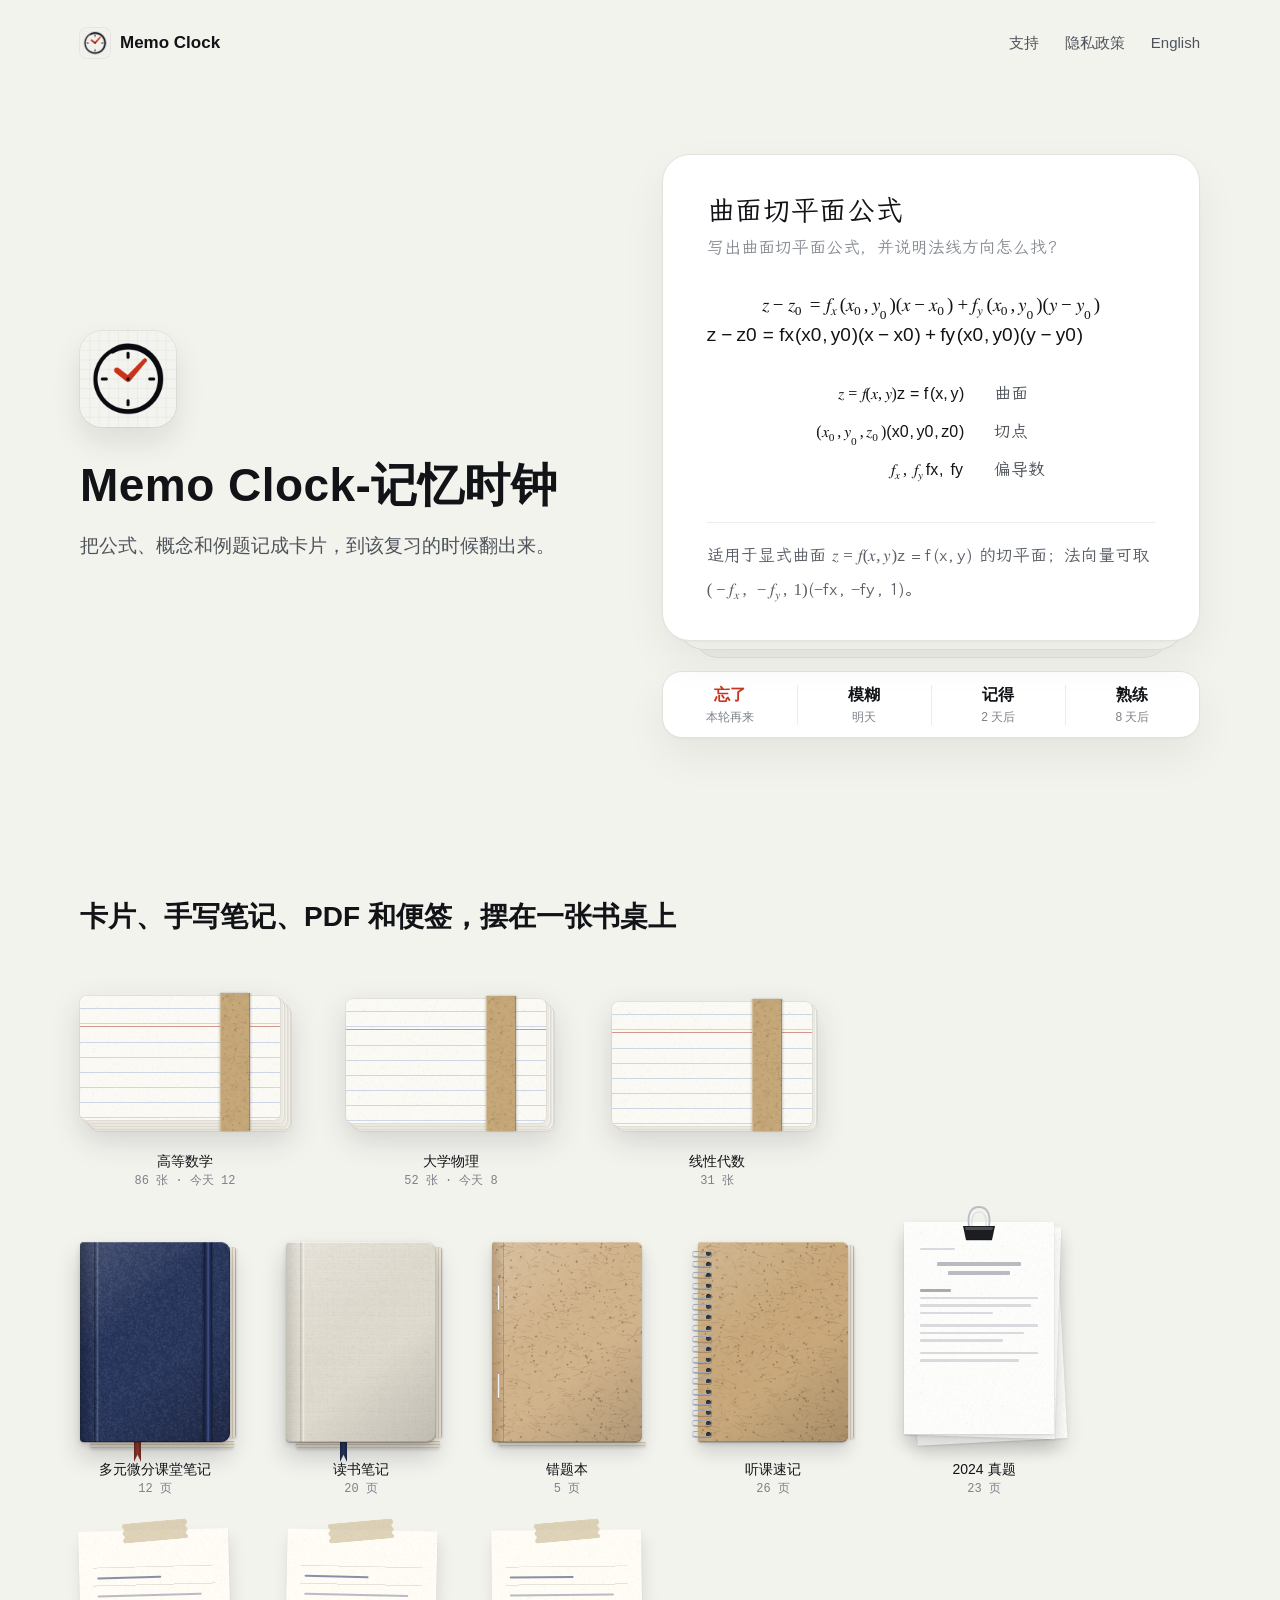
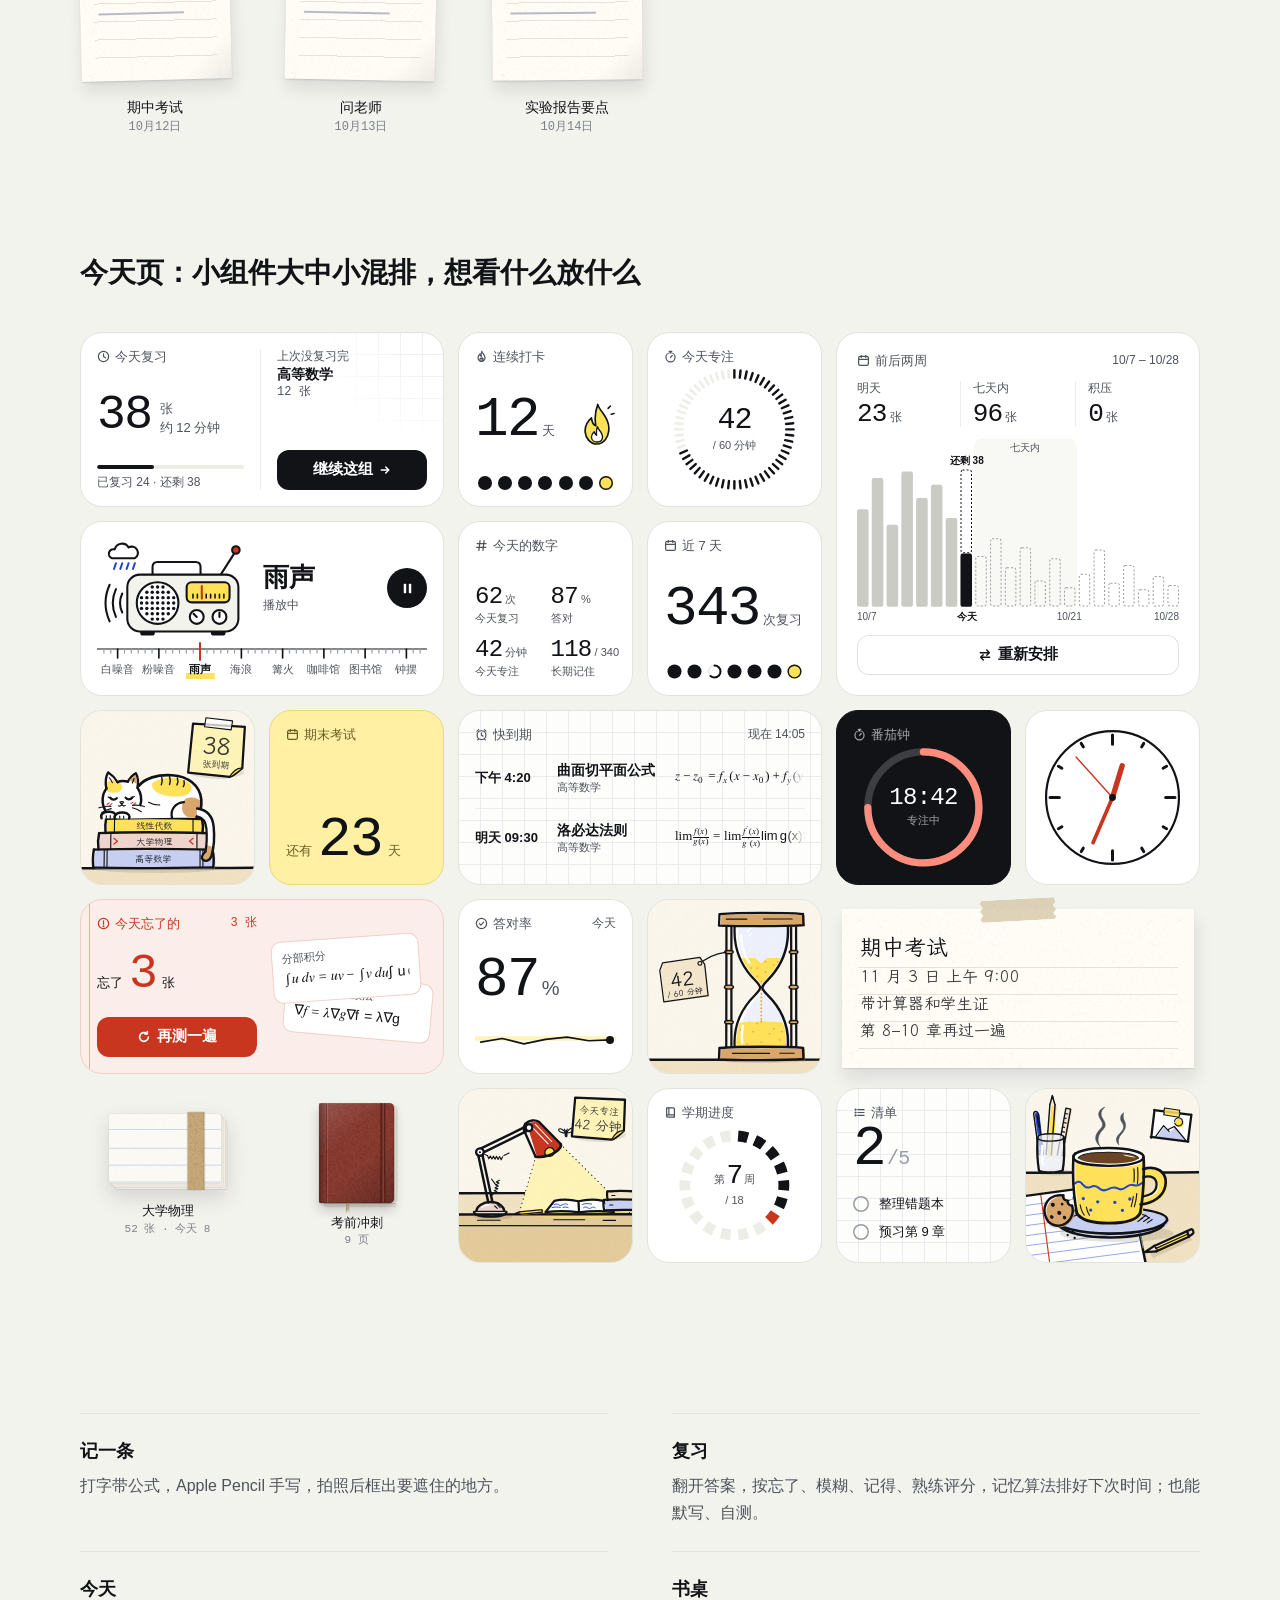
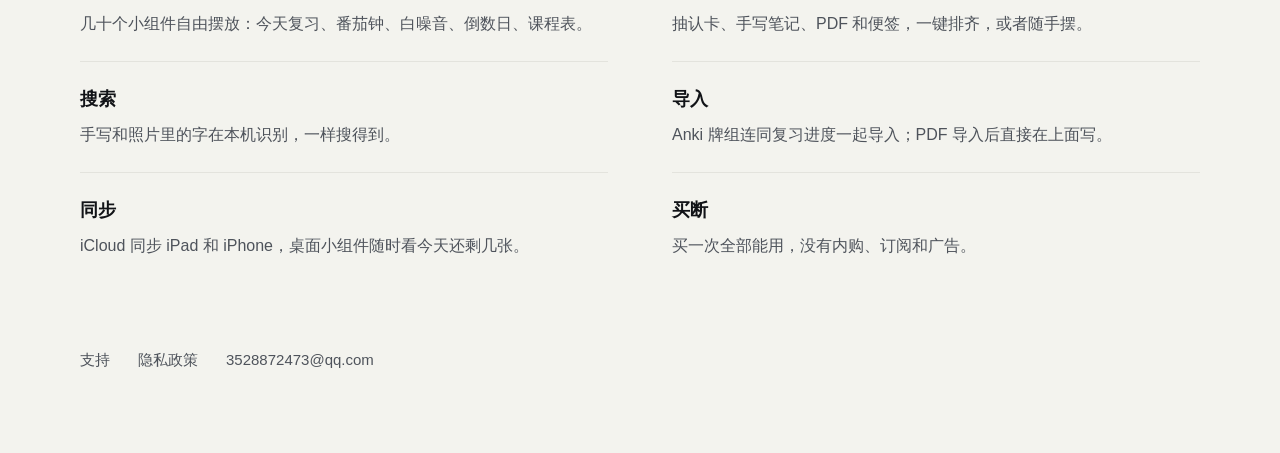
==== commit dd464998: "Call memos 便签 across the site and privacy policy Co-Authored-By: Claude Opus 5.5 <noreply@anthropic." ====
--- a/index.html
+++ b/index.html
@@ -51,7 +51,7 @@
     </section>
 
     <section class="desk-section">
-      <h2 class="section-title">卡片、手写笔记、PDF 和备忘录，摆在一张书桌上</h2>
+      <h2 class="section-title">卡片、手写笔记、PDF 和便签，摆在一张书桌上</h2>
       <div class="desk">
         <div class="desk-row">
           <figure class="obj deck" style="--w: 210px; --h: 138px;">
@@ -463,7 +463,7 @@
 <text x="21" y="26" text-anchor="middle" stroke="none" fill="#111317" style="font-size: 19px">42</text>
 <text x="22" y="35.6" text-anchor="middle" stroke="none" fill="#111317" style="font-size: 8px">/ 60 分钟</text>
 </g></g></svg></div></div>
-        <div class="w m mat-bare" role="img" aria-label="钉在今天页的备忘录：期中考试"><div class="w-pin"><div class="w-pin-paper texpaper"><span class="w-pin-title">期中考试</span><span class="w-pin-line">11 月 3 日 上午 9:00</span><span class="w-pin-line">带计算器和学生证</span><span class="w-pin-line">第 8–10 章再过一遍</span></div><span class="w-pin-tape texpaper"></span></div></div>
+        <div class="w m mat-bare" role="img" aria-label="钉在今天页的便签：期中考试"><div class="w-pin"><div class="w-pin-paper texpaper"><span class="w-pin-title">期中考试</span><span class="w-pin-line">11 月 3 日 上午 9:00</span><span class="w-pin-line">带计算器和学生证</span><span class="w-pin-line">第 8–10 章再过一遍</span></div><span class="w-pin-tape texpaper"></span></div></div>
         <div class="w mat-bare"><div class="w-entry"><div class="w-entry-obj deck" style="--w: 210px; --h: 138px;"><div class="art" aria-hidden="true">              <span class="edge" style="left: 11.0px; top: 11.0px; background: #E6E2D8;"></span>
               <span class="edge" style="left: 9.5px; top: 9.5px; background: #F2EFE7;"></span>
               <span class="edge" style="left: 8.0px; top: 8.0px; background: #E9E6DC;"></span>
@@ -703,7 +703,7 @@
       <div class="row"><dt>记一条</dt><dd>打字带公式，Apple Pencil 手写，拍照后框出要遮住的地方。</dd></div>
       <div class="row"><dt>复习</dt><dd>翻开答案，按忘了、模糊、记得、熟练评分，记忆算法排好下次时间；也能默写、自测。</dd></div>
       <div class="row"><dt>今天</dt><dd>几十个小组件自由摆放：今天复习、番茄钟、白噪音、倒数日、课程表。</dd></div>
-      <div class="row"><dt>书桌</dt><dd>抽认卡、手写笔记、PDF 和备忘录，一键排齐，或者随手摆。</dd></div>
+      <div class="row"><dt>书桌</dt><dd>抽认卡、手写笔记、PDF 和便签，一键排齐，或者随手摆。</dd></div>
       <div class="row"><dt>搜索</dt><dd>手写和照片里的字在本机识别，一样搜得到。</dd></div>
       <div class="row"><dt>导入</dt><dd>Anki 牌组连同复习进度一起导入；PDF 导入后直接在上面写。</dd></div>
       <div class="row"><dt>同步</dt><dd>iCloud 同步 iPad 和 iPhone，桌面小组件随时看今天还剩几张。</dd></div>
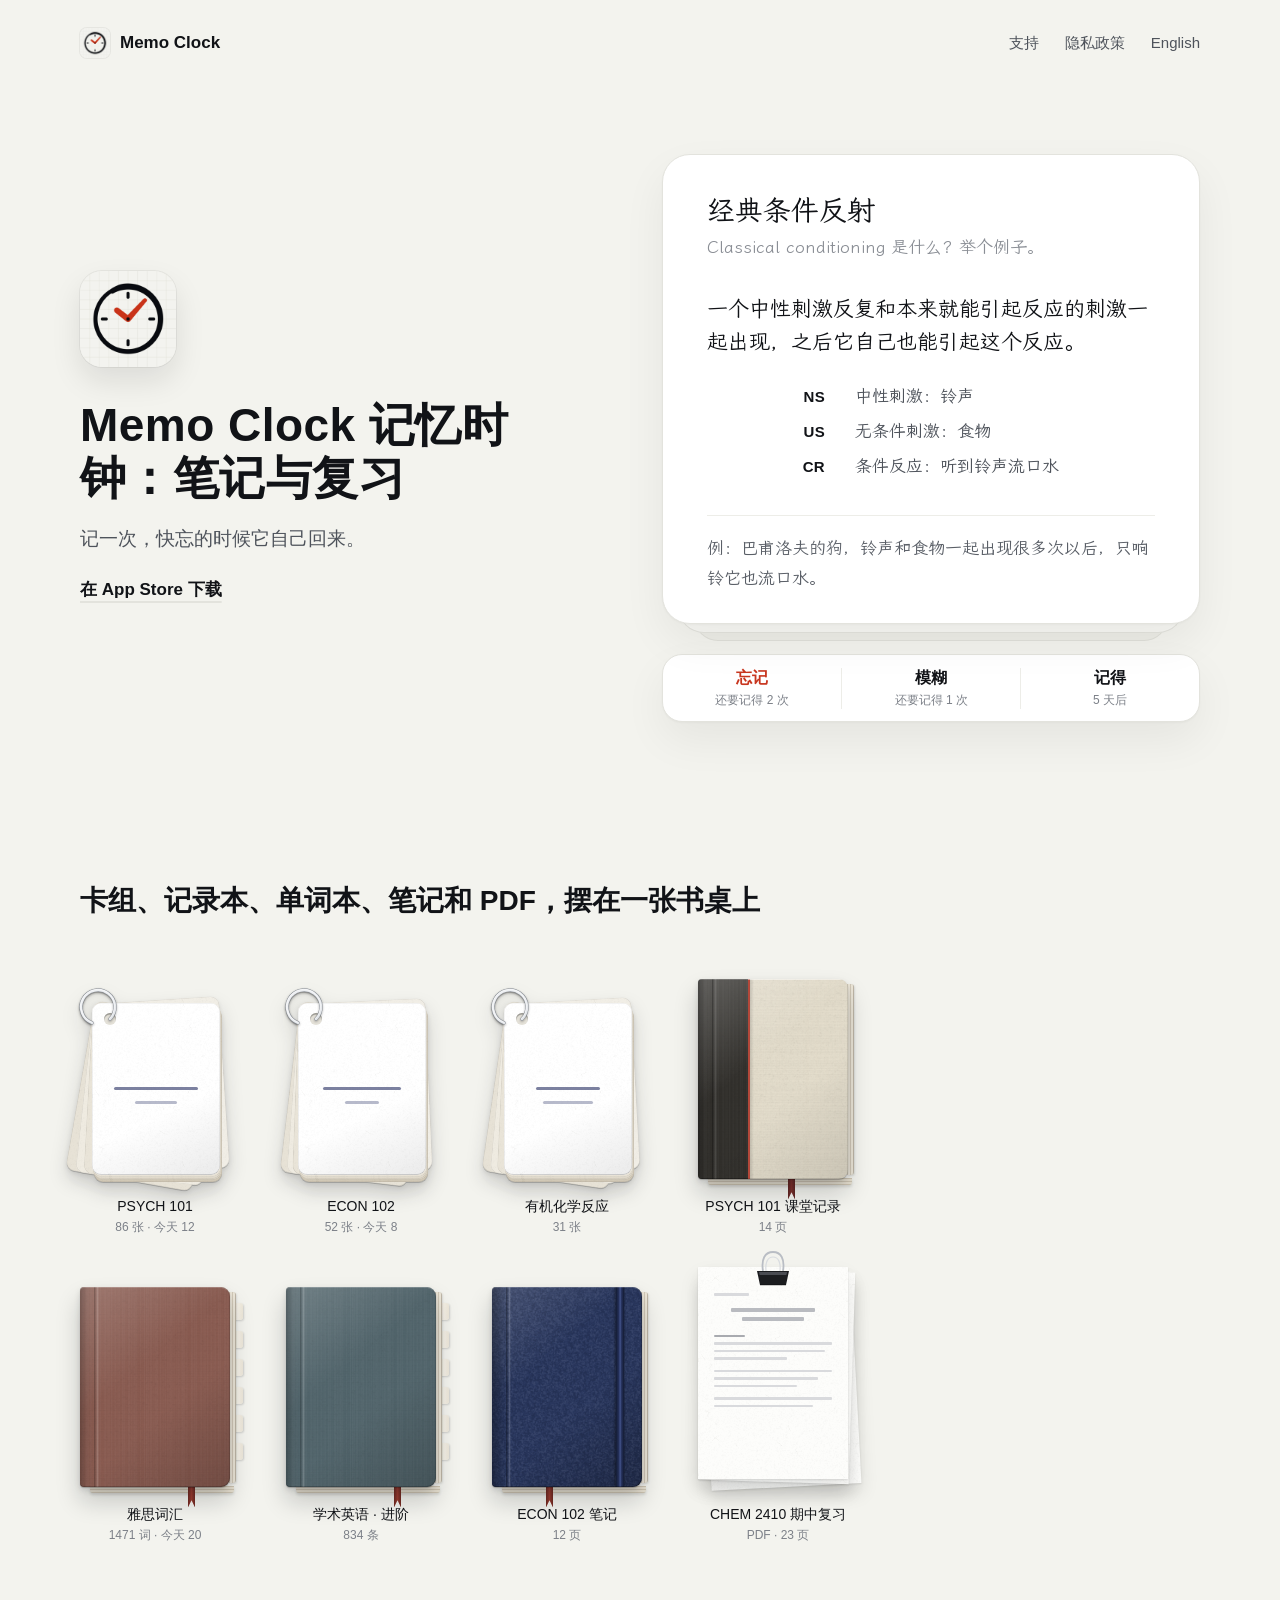
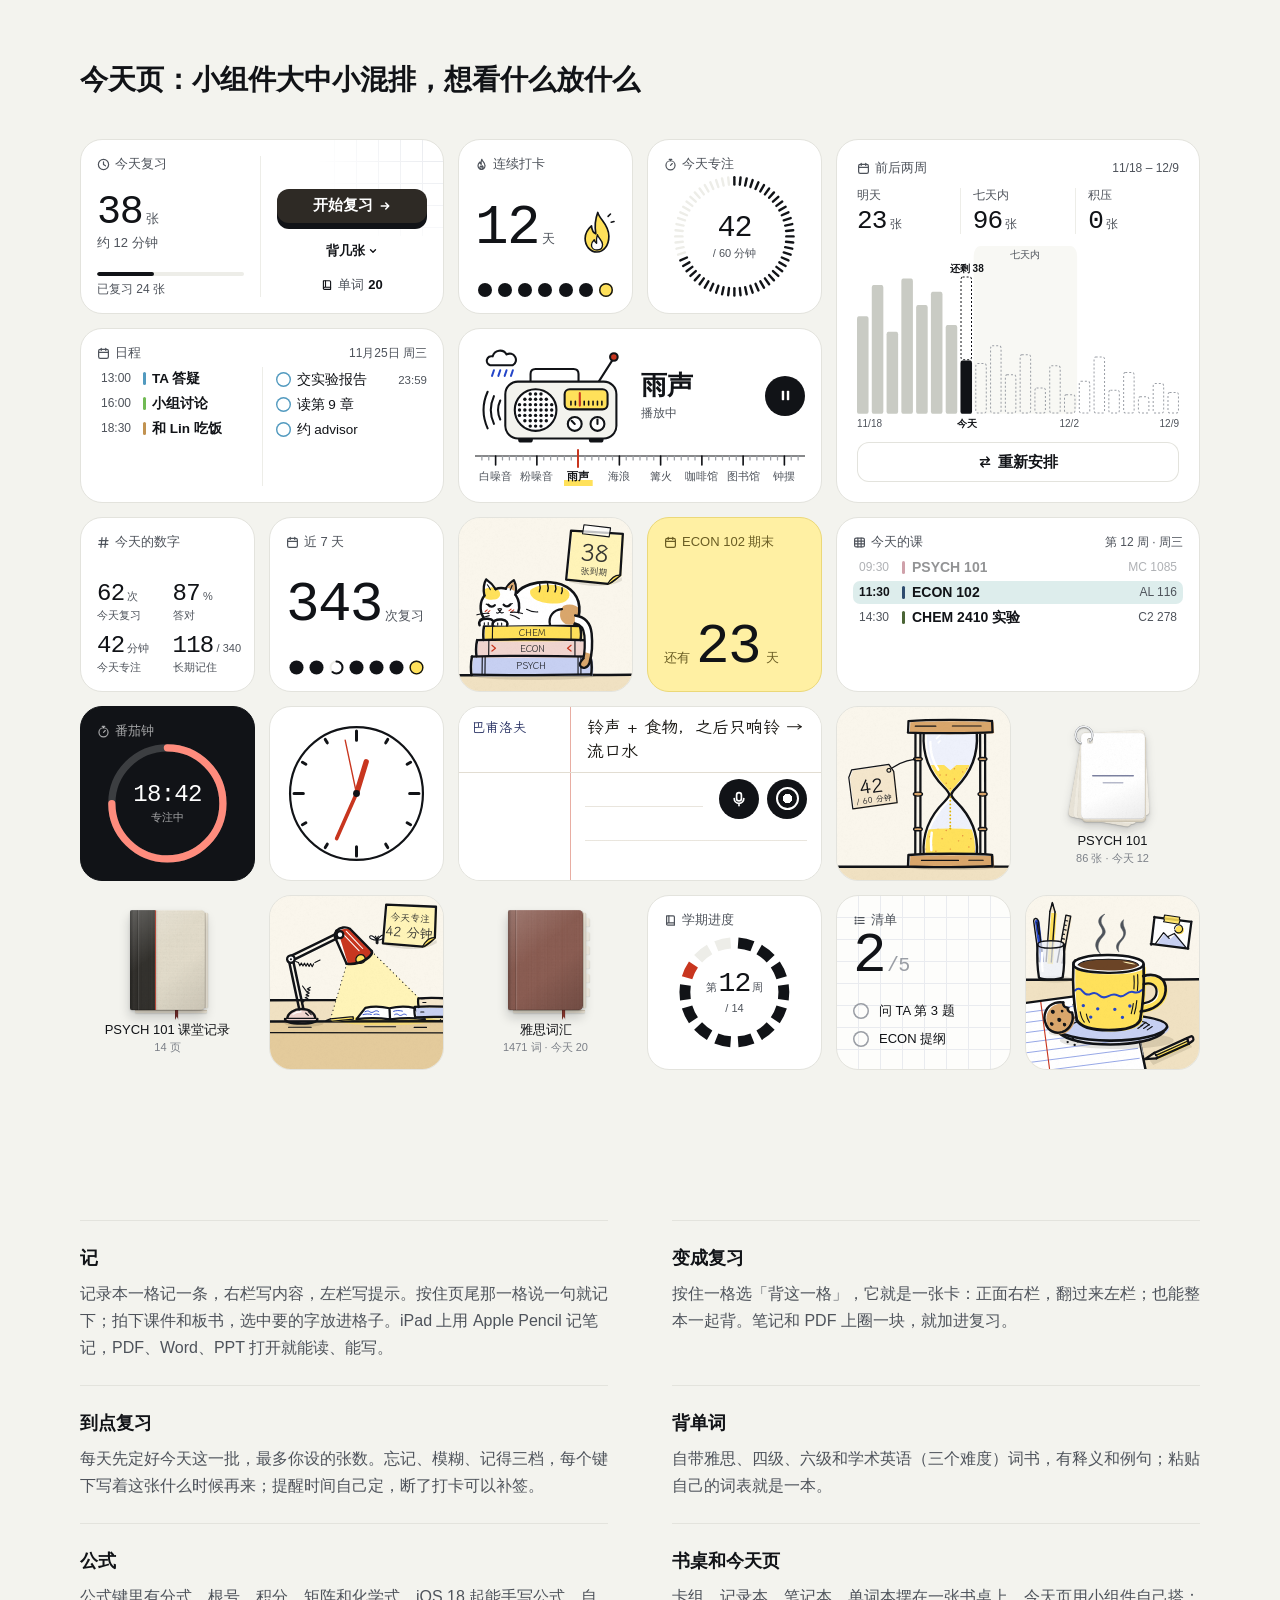
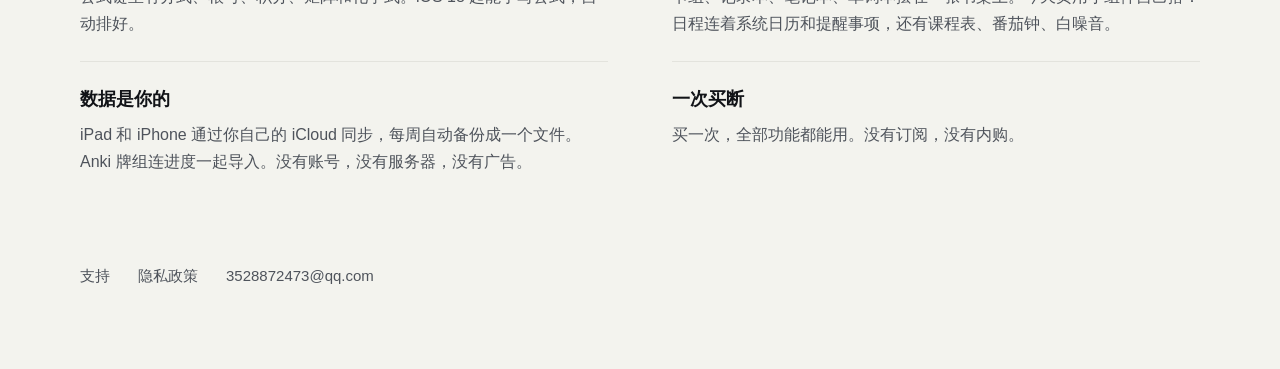
==== commit 75276152: "首页和支持页按 3.0 重写（中英两套） 首页（tools/build_home.py 生成）： - 名称、一句话照 3.0 商店文案；头部加 App Store 下载链接。 - 卡片换成 PSYCH" ====
--- a/index.html
+++ b/index.html
@@ -3,11 +3,10 @@
 <head>
   <meta charset="utf-8">
   <meta name="viewport" content="width=device-width, initial-scale=1">
-  <title>Memo Clock-记忆时钟</title>
-  <meta name="description" content="Memo Clock-记忆时钟：把公式、概念和例题记成卡片，到该复习的时候翻出来。打字、手写、拍照都能记，iCloud 同步，买断无内购。">
+  <title>Memo Clock 记忆时钟：笔记与复习</title>
+  <meta name="description" content="Memo Clock 记忆时钟：课堂笔记、记录本、单词本和抽认卡放在一起，快忘的时候叫你回来复习。iPad 和 iPhone，一次买断，没有订阅，不用注册。">
   <link rel="icon" href="assets/icon-64.png">
   <link rel="apple-touch-icon" href="assets/icon-256.png">
-  <link rel="stylesheet" href="assets/katex/katex.min.css">
   <link rel="stylesheet" href="styles.css">
 </head>
 <body class="home">
@@ -24,104 +23,116 @@
     <section class="hero">
       <div class="hero-copy">
         <img class="hero-icon" src="assets/icon-256.png" alt="">
-        <h1>Memo Clock-记忆时钟</h1>
-        <p class="line">把公式、概念和例题记成卡片，到该复习的时候翻出来。</p>
+        <h1>Memo Clock 记忆时钟：笔记与复习</h1>
+        <p class="line">记一次，快忘的时候它自己回来。</p>
+        <a class="store" href="https://apps.apple.com/app/id6780967507">在 App Store 下载</a>
       </div>
       <div class="study">
         <div class="pile">
           <div class="cardback sheet">
-            <p class="title">曲面切平面公式</p>
-            <p class="ask">写出曲面切平面公式，并说明法线方向怎么找？</p>
-            <div class="answer"><div class="wide"><span class="katex-display"><span class="katex"><span class="katex-mathml"><math xmlns="http://www.w3.org/1998/Math/MathML" display="block"><semantics><mrow><mi>z</mi><mo>−</mo><msub><mi>z</mi><mn>0</mn></msub><mo>=</mo><msub><mi>f</mi><mi>x</mi></msub><mo stretchy="false">(</mo><msub><mi>x</mi><mn>0</mn></msub><mo separator="true">,</mo><msub><mi>y</mi><mn>0</mn></msub><mo stretchy="false">)</mo><mo stretchy="false">(</mo><mi>x</mi><mo>−</mo><msub><mi>x</mi><mn>0</mn></msub><mo stretchy="false">)</mo><mo>+</mo><msub><mi>f</mi><mi>y</mi></msub><mo stretchy="false">(</mo><msub><mi>x</mi><mn>0</mn></msub><mo separator="true">,</mo><msub><mi>y</mi><mn>0</mn></msub><mo stretchy="false">)</mo><mo stretchy="false">(</mo><mi>y</mi><mo>−</mo><msub><mi>y</mi><mn>0</mn></msub><mo stretchy="false">)</mo></mrow><annotation encoding="application/x-tex">z-z_0=f_x(x_0,y_0)(x-x_0)+f_y(x_0,y_0)(y-y_0)</annotation></semantics></math></span><span class="katex-html" aria-hidden="true"><span class="base"><span class="strut" style="height:0.6667em;vertical-align:-0.0833em;"></span><span class="mord mathnormal" style="margin-right:0.044em;">z</span><span class="mspace" style="margin-right:0.2222em;"></span><span class="mbin">−</span><span class="mspace" style="margin-right:0.2222em;"></span></span><span class="base"><span class="strut" style="height:0.5806em;vertical-align:-0.15em;"></span><span class="mord"><span class="mord mathnormal" style="margin-right:0.044em;">z</span><span class="msupsub"><span class="vlist-t vlist-t2"><span class="vlist-r"><span class="vlist" style="height:0.3011em;"><span style="top:-2.55em;margin-left:-0.044em;margin-right:0.05em;"><span class="pstrut" style="height:2.7em;"></span><span class="sizing reset-size6 size3 mtight"><span class="mord mtight">0</span></span></span></span><span class="vlist-s">​</span></span><span class="vlist-r"><span class="vlist" style="height:0.15em;"><span></span></span></span></span></span></span><span class="mspace" style="margin-right:0.2778em;"></span><span class="mrel">=</span><span class="mspace" style="margin-right:0.2778em;"></span></span><span class="base"><span class="strut" style="height:1em;vertical-align:-0.25em;"></span><span class="mord"><span class="mord mathnormal" style="margin-right:0.1076em;">f</span><span class="msupsub"><span class="vlist-t vlist-t2"><span class="vlist-r"><span class="vlist" style="height:0.1514em;"><span style="top:-2.55em;margin-left:-0.1076em;margin-right:0.05em;"><span class="pstrut" style="height:2.7em;"></span><span class="sizing reset-size6 size3 mtight"><span class="mord mathnormal mtight">x</span></span></span></span><span class="vlist-s">​</span></span><span class="vlist-r"><span class="vlist" style="height:0.15em;"><span></span></span></span></span></span></span><span class="mopen">(</span><span class="mord"><span class="mord mathnormal">x</span><span class="msupsub"><span class="vlist-t vlist-t2"><span class="vlist-r"><span class="vlist" style="height:0.3011em;"><span style="top:-2.55em;margin-left:0em;margin-right:0.05em;"><span class="pstrut" style="height:2.7em;"></span><span class="sizing reset-size6 size3 mtight"><span class="mord mtight">0</span></span></span></span><span class="vlist-s">​</span></span><span class="vlist-r"><span class="vlist" style="height:0.15em;"><span></span></span></span></span></span></span><span class="mpunct">,</span><span class="mspace" style="margin-right:0.1667em;"></span><span class="mord"><span class="mord mathnormal" style="margin-right:0.0359em;">y</span><span class="msupsub"><span class="vlist-t vlist-t2"><span class="vlist-r"><span class="vlist" style="height:0.3011em;"><span style="top:-2.55em;margin-left:-0.0359em;margin-right:0.05em;"><span class="pstrut" style="height:2.7em;"></span><span class="sizing reset-size6 size3 mtight"><span class="mord mtight">0</span></span></span></span><span class="vlist-s">​</span></span><span class="vlist-r"><span class="vlist" style="height:0.15em;"><span></span></span></span></span></span></span><span class="mclose">)</span><span class="mopen">(</span><span class="mord mathnormal">x</span><span class="mspace" style="margin-right:0.2222em;"></span><span class="mbin">−</span><span class="mspace" style="margin-right:0.2222em;"></span></span><span class="base"><span class="strut" style="height:1em;vertical-align:-0.25em;"></span><span class="mord"><span class="mord mathnormal">x</span><span class="msupsub"><span class="vlist-t vlist-t2"><span class="vlist-r"><span class="vlist" style="height:0.3011em;"><span style="top:-2.55em;margin-left:0em;margin-right:0.05em;"><span class="pstrut" style="height:2.7em;"></span><span class="sizing reset-size6 size3 mtight"><span class="mord mtight">0</span></span></span></span><span class="vlist-s">​</span></span><span class="vlist-r"><span class="vlist" style="height:0.15em;"><span></span></span></span></span></span></span><span class="mclose">)</span><span class="mspace" style="margin-right:0.2222em;"></span><span class="mbin">+</span><span class="mspace" style="margin-right:0.2222em;"></span></span><span class="base"><span class="strut" style="height:1.0361em;vertical-align:-0.2861em;"></span><span class="mord"><span class="mord mathnormal" style="margin-right:0.1076em;">f</span><span class="msupsub"><span class="vlist-t vlist-t2"><span class="vlist-r"><span class="vlist" style="height:0.1514em;"><span style="top:-2.55em;margin-left:-0.1076em;margin-right:0.05em;"><span class="pstrut" style="height:2.7em;"></span><span class="sizing reset-size6 size3 mtight"><span class="mord mathnormal mtight" style="margin-right:0.0359em;">y</span></span></span></span><span class="vlist-s">​</span></span><span class="vlist-r"><span class="vlist" style="height:0.2861em;"><span></span></span></span></span></span></span><span class="mopen">(</span><span class="mord"><span class="mord mathnormal">x</span><span class="msupsub"><span class="vlist-t vlist-t2"><span class="vlist-r"><span class="vlist" style="height:0.3011em;"><span style="top:-2.55em;margin-left:0em;margin-right:0.05em;"><span class="pstrut" style="height:2.7em;"></span><span class="sizing reset-size6 size3 mtight"><span class="mord mtight">0</span></span></span></span><span class="vlist-s">​</span></span><span class="vlist-r"><span class="vlist" style="height:0.15em;"><span></span></span></span></span></span></span><span class="mpunct">,</span><span class="mspace" style="margin-right:0.1667em;"></span><span class="mord"><span class="mord mathnormal" style="margin-right:0.0359em;">y</span><span class="msupsub"><span class="vlist-t vlist-t2"><span class="vlist-r"><span class="vlist" style="height:0.3011em;"><span style="top:-2.55em;margin-left:-0.0359em;margin-right:0.05em;"><span class="pstrut" style="height:2.7em;"></span><span class="sizing reset-size6 size3 mtight"><span class="mord mtight">0</span></span></span></span><span class="vlist-s">​</span></span><span class="vlist-r"><span class="vlist" style="height:0.15em;"><span></span></span></span></span></span></span><span class="mclose">)</span><span class="mopen">(</span><span class="mord mathnormal" style="margin-right:0.0359em;">y</span><span class="mspace" style="margin-right:0.2222em;"></span><span class="mbin">−</span><span class="mspace" style="margin-right:0.2222em;"></span></span><span class="base"><span class="strut" style="height:1em;vertical-align:-0.25em;"></span><span class="mord"><span class="mord mathnormal" style="margin-right:0.0359em;">y</span><span class="msupsub"><span class="vlist-t vlist-t2"><span class="vlist-r"><span class="vlist" style="height:0.3011em;"><span style="top:-2.55em;margin-left:-0.0359em;margin-right:0.05em;"><span class="pstrut" style="height:2.7em;"></span><span class="sizing reset-size6 size3 mtight"><span class="mord mtight">0</span></span></span></span><span class="vlist-s">​</span></span><span class="vlist-r"><span class="vlist" style="height:0.15em;"><span></span></span></span></span></span></span><span class="mclose">)</span></span></span></span></span></div><div class="narrow"><span class="katex-display"><span class="katex"><span class="katex-mathml"><math xmlns="http://www.w3.org/1998/Math/MathML" display="block"><semantics><mtable rowspacing="0.25em" columnalign="right left" columnspacing="0em"><mtr><mtd><mstyle scriptlevel="0" displaystyle="true"><mrow><mi>z</mi><mo>−</mo><msub><mi>z</mi><mn>0</mn></msub></mrow></mstyle></mtd><mtd><mstyle scriptlevel="0" displaystyle="true"><mrow><mrow></mrow><mo>=</mo><msub><mi>f</mi><mi>x</mi></msub><mo stretchy="false">(</mo><msub><mi>x</mi><mn>0</mn></msub><mo separator="true">,</mo><msub><mi>y</mi><mn>0</mn></msub><mo stretchy="false">)</mo><mo stretchy="false">(</mo><mi>x</mi><mo>−</mo><msub><mi>x</mi><mn>0</mn></msub><mo stretchy="false">)</mo></mrow></mstyle></mtd></mtr><mtr><mtd><mstyle scriptlevel="0" displaystyle="true"><mrow></mrow></mstyle></mtd><mtd><mstyle scriptlevel="0" displaystyle="true"><mrow><mrow></mrow><mspace width="1em"/><mo>+</mo><msub><mi>f</mi><mi>y</mi></msub><mo stretchy="false">(</mo><msub><mi>x</mi><mn>0</mn></msub><mo separator="true">,</mo><msub><mi>y</mi><mn>0</mn></msub><mo stretchy="false">)</mo><mo stretchy="false">(</mo><mi>y</mi><mo>−</mo><msub><mi>y</mi><mn>0</mn></msub><mo stretchy="false">)</mo></mrow></mstyle></mtd></mtr></mtable><annotation encoding="application/x-tex">\begin{aligned}z-z_0&amp;=f_x(x_0,y_0)(x-x_0)\\&amp;\quad+f_y(x_0,y_0)(y-y_0)\end{aligned}</annotation></semantics></math></span><span class="katex-html" aria-hidden="true"><span class="base"><span class="strut" style="height:2.7em;vertical-align:-1.1em;"></span><span class="mord"><span class="mtable"><span class="col-align-r"><span class="vlist-t vlist-t2"><span class="vlist-r"><span class="vlist" style="height:1.6em;"><span style="top:-3.76em;"><span class="pstrut" style="height:3em;"></span><span class="mord"><span class="mord mathnormal" style="margin-right:0.044em;">z</span><span class="mspace" style="margin-right:0.2222em;"></span><span class="mbin">−</span><span class="mspace" style="margin-right:0.2222em;"></span><span class="mord"><span class="mord mathnormal" style="margin-right:0.044em;">z</span><span class="msupsub"><span class="vlist-t vlist-t2"><span class="vlist-r"><span class="vlist" style="height:0.3011em;"><span style="top:-2.55em;margin-left:-0.044em;margin-right:0.05em;"><span class="pstrut" style="height:2.7em;"></span><span class="sizing reset-size6 size3 mtight"><span class="mord mtight">0</span></span></span></span><span class="vlist-s">​</span></span><span class="vlist-r"><span class="vlist" style="height:0.15em;"><span></span></span></span></span></span></span></span></span><span style="top:-2.26em;"><span class="pstrut" style="height:3em;"></span><span class="mord"></span></span></span><span class="vlist-s">​</span></span><span class="vlist-r"><span class="vlist" style="height:1.1em;"><span></span></span></span></span></span><span class="col-align-l"><span class="vlist-t vlist-t2"><span class="vlist-r"><span class="vlist" style="height:1.6em;"><span style="top:-3.76em;"><span class="pstrut" style="height:3em;"></span><span class="mord"><span class="mord"></span><span class="mspace" style="margin-right:0.2778em;"></span><span class="mrel">=</span><span class="mspace" style="margin-right:0.2778em;"></span><span class="mord"><span class="mord mathnormal" style="margin-right:0.1076em;">f</span><span class="msupsub"><span class="vlist-t vlist-t2"><span class="vlist-r"><span class="vlist" style="height:0.1514em;"><span style="top:-2.55em;margin-left:-0.1076em;margin-right:0.05em;"><span class="pstrut" style="height:2.7em;"></span><span class="sizing reset-size6 size3 mtight"><span class="mord mathnormal mtight">x</span></span></span></span><span class="vlist-s">​</span></span><span class="vlist-r"><span class="vlist" style="height:0.15em;"><span></span></span></span></span></span></span><span class="mopen">(</span><span class="mord"><span class="mord mathnormal">x</span><span class="msupsub"><span class="vlist-t vlist-t2"><span class="vlist-r"><span class="vlist" style="height:0.3011em;"><span style="top:-2.55em;margin-left:0em;margin-right:0.05em;"><span class="pstrut" style="height:2.7em;"></span><span class="sizing reset-size6 size3 mtight"><span class="mord mtight">0</span></span></span></span><span class="vlist-s">​</span></span><span class="vlist-r"><span class="vlist" style="height:0.15em;"><span></span></span></span></span></span></span><span class="mpunct">,</span><span class="mspace" style="margin-right:0.1667em;"></span><span class="mord"><span class="mord mathnormal" style="margin-right:0.0359em;">y</span><span class="msupsub"><span class="vlist-t vlist-t2"><span class="vlist-r"><span class="vlist" style="height:0.3011em;"><span style="top:-2.55em;margin-left:-0.0359em;margin-right:0.05em;"><span class="pstrut" style="height:2.7em;"></span><span class="sizing reset-size6 size3 mtight"><span class="mord mtight">0</span></span></span></span><span class="vlist-s">​</span></span><span class="vlist-r"><span class="vlist" style="height:0.15em;"><span></span></span></span></span></span></span><span class="mclose">)</span><span class="mopen">(</span><span class="mord mathnormal">x</span><span class="mspace" style="margin-right:0.2222em;"></span><span class="mbin">−</span><span class="mspace" style="margin-right:0.2222em;"></span><span class="mord"><span class="mord mathnormal">x</span><span class="msupsub"><span class="vlist-t vlist-t2"><span class="vlist-r"><span class="vlist" style="height:0.3011em;"><span style="top:-2.55em;margin-left:0em;margin-right:0.05em;"><span class="pstrut" style="height:2.7em;"></span><span class="sizing reset-size6 size3 mtight"><span class="mord mtight">0</span></span></span></span><span class="vlist-s">​</span></span><span class="vlist-r"><span class="vlist" style="height:0.15em;"><span></span></span></span></span></span></span><span class="mclose">)</span></span></span><span style="top:-2.26em;"><span class="pstrut" style="height:3em;"></span><span class="mord"><span class="mord"></span><span class="mspace" style="margin-right:1em;"></span><span class="mspace" style="margin-right:0.2222em;"></span><span class="mbin">+</span><span class="mspace" style="margin-right:0.2222em;"></span><span class="mord"><span class="mord mathnormal" style="margin-right:0.1076em;">f</span><span class="msupsub"><span class="vlist-t vlist-t2"><span class="vlist-r"><span class="vlist" style="height:0.1514em;"><span style="top:-2.55em;margin-left:-0.1076em;margin-right:0.05em;"><span class="pstrut" style="height:2.7em;"></span><span class="sizing reset-size6 size3 mtight"><span class="mord mathnormal mtight" style="margin-right:0.0359em;">y</span></span></span></span><span class="vlist-s">​</span></span><span class="vlist-r"><span class="vlist" style="height:0.2861em;"><span></span></span></span></span></span></span><span class="mopen">(</span><span class="mord"><span class="mord mathnormal">x</span><span class="msupsub"><span class="vlist-t vlist-t2"><span class="vlist-r"><span class="vlist" style="height:0.3011em;"><span style="top:-2.55em;margin-left:0em;margin-right:0.05em;"><span class="pstrut" style="height:2.7em;"></span><span class="sizing reset-size6 size3 mtight"><span class="mord mtight">0</span></span></span></span><span class="vlist-s">​</span></span><span class="vlist-r"><span class="vlist" style="height:0.15em;"><span></span></span></span></span></span></span><span class="mpunct">,</span><span class="mspace" style="margin-right:0.1667em;"></span><span class="mord"><span class="mord mathnormal" style="margin-right:0.0359em;">y</span><span class="msupsub"><span class="vlist-t vlist-t2"><span class="vlist-r"><span class="vlist" style="height:0.3011em;"><span style="top:-2.55em;margin-left:-0.0359em;margin-right:0.05em;"><span class="pstrut" style="height:2.7em;"></span><span class="sizing reset-size6 size3 mtight"><span class="mord mtight">0</span></span></span></span><span class="vlist-s">​</span></span><span class="vlist-r"><span class="vlist" style="height:0.15em;"><span></span></span></span></span></span></span><span class="mclose">)</span><span class="mopen">(</span><span class="mord mathnormal" style="margin-right:0.0359em;">y</span><span class="mspace" style="margin-right:0.2222em;"></span><span class="mbin">−</span><span class="mspace" style="margin-right:0.2222em;"></span><span class="mord"><span class="mord mathnormal" style="margin-right:0.0359em;">y</span><span class="msupsub"><span class="vlist-t vlist-t2"><span class="vlist-r"><span class="vlist" style="height:0.3011em;"><span style="top:-2.55em;margin-left:-0.0359em;margin-right:0.05em;"><span class="pstrut" style="height:2.7em;"></span><span class="sizing reset-size6 size3 mtight"><span class="mord mtight">0</span></span></span></span><span class="vlist-s">​</span></span><span class="vlist-r"><span class="vlist" style="height:0.15em;"><span></span></span></span></span></span></span><span class="mclose">)</span></span></span></span><span class="vlist-s">​</span></span><span class="vlist-r"><span class="vlist" style="height:1.1em;"><span></span></span></span></span></span></span></span></span></span></span></span></div></div>
+            <p class="title">经典条件反射</p>
+            <p class="ask">Classical conditioning 是什么？举个例子。</p>
+            <p class="answer">一个中性刺激反复和本来就能引起反应的刺激一起出现，之后它自己也能引起这个反应。</p>
             <div class="legend">
-            <span class="sym"><span class="katex"><span class="katex-mathml"><math xmlns="http://www.w3.org/1998/Math/MathML"><semantics><mrow><mi>z</mi><mo>=</mo><mi>f</mi><mo stretchy="false">(</mo><mi>x</mi><mo separator="true">,</mo><mi>y</mi><mo stretchy="false">)</mo></mrow><annotation encoding="application/x-tex">z=f(x,y)</annotation></semantics></math></span><span class="katex-html" aria-hidden="true"><span class="base"><span class="strut" style="height:0.4306em;"></span><span class="mord mathnormal" style="margin-right:0.044em;">z</span><span class="mspace" style="margin-right:0.2778em;"></span><span class="mrel">=</span><span class="mspace" style="margin-right:0.2778em;"></span></span><span class="base"><span class="strut" style="height:1em;vertical-align:-0.25em;"></span><span class="mord mathnormal" style="margin-right:0.1076em;">f</span><span class="mopen">(</span><span class="mord mathnormal">x</span><span class="mpunct">,</span><span class="mspace" style="margin-right:0.1667em;"></span><span class="mord mathnormal" style="margin-right:0.0359em;">y</span><span class="mclose">)</span></span></span></span></span><span class="mean">曲面</span>
-            <span class="sym"><span class="katex"><span class="katex-mathml"><math xmlns="http://www.w3.org/1998/Math/MathML"><semantics><mrow><mo stretchy="false">(</mo><msub><mi>x</mi><mn>0</mn></msub><mo separator="true">,</mo><msub><mi>y</mi><mn>0</mn></msub><mo separator="true">,</mo><msub><mi>z</mi><mn>0</mn></msub><mo stretchy="false">)</mo></mrow><annotation encoding="application/x-tex">(x_0,y_0,z_0)</annotation></semantics></math></span><span class="katex-html" aria-hidden="true"><span class="base"><span class="strut" style="height:1em;vertical-align:-0.25em;"></span><span class="mopen">(</span><span class="mord"><span class="mord mathnormal">x</span><span class="msupsub"><span class="vlist-t vlist-t2"><span class="vlist-r"><span class="vlist" style="height:0.3011em;"><span style="top:-2.55em;margin-left:0em;margin-right:0.05em;"><span class="pstrut" style="height:2.7em;"></span><span class="sizing reset-size6 size3 mtight"><span class="mord mtight">0</span></span></span></span><span class="vlist-s">​</span></span><span class="vlist-r"><span class="vlist" style="height:0.15em;"><span></span></span></span></span></span></span><span class="mpunct">,</span><span class="mspace" style="margin-right:0.1667em;"></span><span class="mord"><span class="mord mathnormal" style="margin-right:0.0359em;">y</span><span class="msupsub"><span class="vlist-t vlist-t2"><span class="vlist-r"><span class="vlist" style="height:0.3011em;"><span style="top:-2.55em;margin-left:-0.0359em;margin-right:0.05em;"><span class="pstrut" style="height:2.7em;"></span><span class="sizing reset-size6 size3 mtight"><span class="mord mtight">0</span></span></span></span><span class="vlist-s">​</span></span><span class="vlist-r"><span class="vlist" style="height:0.15em;"><span></span></span></span></span></span></span><span class="mpunct">,</span><span class="mspace" style="margin-right:0.1667em;"></span><span class="mord"><span class="mord mathnormal" style="margin-right:0.044em;">z</span><span class="msupsub"><span class="vlist-t vlist-t2"><span class="vlist-r"><span class="vlist" style="height:0.3011em;"><span style="top:-2.55em;margin-left:-0.044em;margin-right:0.05em;"><span class="pstrut" style="height:2.7em;"></span><span class="sizing reset-size6 size3 mtight"><span class="mord mtight">0</span></span></span></span><span class="vlist-s">​</span></span><span class="vlist-r"><span class="vlist" style="height:0.15em;"><span></span></span></span></span></span></span><span class="mclose">)</span></span></span></span></span><span class="mean">切点</span>
-            <span class="sym"><span class="katex"><span class="katex-mathml"><math xmlns="http://www.w3.org/1998/Math/MathML"><semantics><mrow><msub><mi>f</mi><mi>x</mi></msub><mo separator="true">,</mo><mtext> </mtext><msub><mi>f</mi><mi>y</mi></msub></mrow><annotation encoding="application/x-tex">f_x,\ f_y</annotation></semantics></math></span><span class="katex-html" aria-hidden="true"><span class="base"><span class="strut" style="height:0.9805em;vertical-align:-0.2861em;"></span><span class="mord"><span class="mord mathnormal" style="margin-right:0.1076em;">f</span><span class="msupsub"><span class="vlist-t vlist-t2"><span class="vlist-r"><span class="vlist" style="height:0.1514em;"><span style="top:-2.55em;margin-left:-0.1076em;margin-right:0.05em;"><span class="pstrut" style="height:2.7em;"></span><span class="sizing reset-size6 size3 mtight"><span class="mord mathnormal mtight">x</span></span></span></span><span class="vlist-s">​</span></span><span class="vlist-r"><span class="vlist" style="height:0.15em;"><span></span></span></span></span></span></span><span class="mpunct">,</span><span class="mspace"> </span><span class="mspace" style="margin-right:0.1667em;"></span><span class="mord"><span class="mord mathnormal" style="margin-right:0.1076em;">f</span><span class="msupsub"><span class="vlist-t vlist-t2"><span class="vlist-r"><span class="vlist" style="height:0.1514em;"><span style="top:-2.55em;margin-left:-0.1076em;margin-right:0.05em;"><span class="pstrut" style="height:2.7em;"></span><span class="sizing reset-size6 size3 mtight"><span class="mord mathnormal mtight" style="margin-right:0.0359em;">y</span></span></span></span><span class="vlist-s">​</span></span><span class="vlist-r"><span class="vlist" style="height:0.2861em;"><span></span></span></span></span></span></span></span></span></span></span><span class="mean">偏导数</span>
-            </div>
-            <p class="why">适用于显式曲面 <span class="katex"><span class="katex-mathml"><math xmlns="http://www.w3.org/1998/Math/MathML"><semantics><mrow><mi>z</mi><mo>=</mo><mi>f</mi><mo stretchy="false">(</mo><mi>x</mi><mo separator="true">,</mo><mi>y</mi><mo stretchy="false">)</mo></mrow><annotation encoding="application/x-tex">z=f(x,y)</annotation></semantics></math></span><span class="katex-html" aria-hidden="true"><span class="base"><span class="strut" style="height:0.4306em;"></span><span class="mord mathnormal" style="margin-right:0.044em;">z</span><span class="mspace" style="margin-right:0.2778em;"></span><span class="mrel">=</span><span class="mspace" style="margin-right:0.2778em;"></span></span><span class="base"><span class="strut" style="height:1em;vertical-align:-0.25em;"></span><span class="mord mathnormal" style="margin-right:0.1076em;">f</span><span class="mopen">(</span><span class="mord mathnormal">x</span><span class="mpunct">,</span><span class="mspace" style="margin-right:0.1667em;"></span><span class="mord mathnormal" style="margin-right:0.0359em;">y</span><span class="mclose">)</span></span></span></span> 的切平面；法向量可取 <span class="katex"><span class="katex-mathml"><math xmlns="http://www.w3.org/1998/Math/MathML"><semantics><mrow><mo stretchy="false">(</mo><mo>−</mo><msub><mi>f</mi><mi>x</mi></msub><mo separator="true">,</mo><mtext> </mtext><mo>−</mo><msub><mi>f</mi><mi>y</mi></msub><mo separator="true">,</mo><mtext> </mtext><mn>1</mn><mo stretchy="false">)</mo></mrow><annotation encoding="application/x-tex">(-f_x,\,-f_y,\,1)</annotation></semantics></math></span><span class="katex-html" aria-hidden="true"><span class="base"><span class="strut" style="height:1.0361em;vertical-align:-0.2861em;"></span><span class="mopen">(</span><span class="mord">−</span><span class="mord"><span class="mord mathnormal" style="margin-right:0.1076em;">f</span><span class="msupsub"><span class="vlist-t vlist-t2"><span class="vlist-r"><span class="vlist" style="height:0.1514em;"><span style="top:-2.55em;margin-left:-0.1076em;margin-right:0.05em;"><span class="pstrut" style="height:2.7em;"></span><span class="sizing reset-size6 size3 mtight"><span class="mord mathnormal mtight">x</span></span></span></span><span class="vlist-s">​</span></span><span class="vlist-r"><span class="vlist" style="height:0.15em;"><span></span></span></span></span></span></span><span class="mpunct">,</span><span class="mspace" style="margin-right:0.1667em;"></span><span class="mspace" style="margin-right:0.1667em;"></span><span class="mord">−</span><span class="mord"><span class="mord mathnormal" style="margin-right:0.1076em;">f</span><span class="msupsub"><span class="vlist-t vlist-t2"><span class="vlist-r"><span class="vlist" style="height:0.1514em;"><span style="top:-2.55em;margin-left:-0.1076em;margin-right:0.05em;"><span class="pstrut" style="height:2.7em;"></span><span class="sizing reset-size6 size3 mtight"><span class="mord mathnormal mtight" style="margin-right:0.0359em;">y</span></span></span></span><span class="vlist-s">​</span></span><span class="vlist-r"><span class="vlist" style="height:0.2861em;"><span></span></span></span></span></span></span><span class="mpunct">,</span><span class="mspace" style="margin-right:0.1667em;"></span><span class="mspace" style="margin-right:0.1667em;"></span><span class="mord">1</span><span class="mclose">)</span></span></span></span>。</p>
+            <span class="sym">NS</span><span class="mean">中性刺激：铃声</span>
+            <span class="sym">US</span><span class="mean">无条件刺激：食物</span>
+            <span class="sym">CR</span><span class="mean">条件反应：听到铃声流口水</span>
+            </div>
+            <p class="why">例：巴甫洛夫的狗，铃声和食物一起出现很多次以后，只响铃它也流口水。</p>
           </div>
         </div>
         <div class="grades sheet" aria-hidden="true">
-          <div class="forgot"><b>忘了</b><span>本轮再来</span></div>
-          <div><b>模糊</b><span>明天</span></div>
-          <div><b>记得</b><span>2 天后</span></div>
-          <div><b>熟练</b><span>8 天后</span></div>
+          <div class="forgot"><b>忘记</b><span>还要记得 2 次</span></div>
+          <div><b>模糊</b><span>还要记得 1 次</span></div>
+          <div><b>记得</b><span>5 天后</span></div>
         </div>
       </div>
     </section>
 
     <section class="desk-section">
-      <h2 class="section-title">卡片、手写笔记、PDF 和便签，摆在一张书桌上</h2>
+      <h2 class="section-title">卡组、记录本、单词本、笔记和 PDF，摆在一张书桌上</h2>
       <div class="desk">
         <div class="desk-row">
-          <figure class="obj deck" style="--w: 210px; --h: 138px;">
+          <figure class="obj deck" style="--w: 150px; --h: 200px;">
             <div class="art" aria-hidden="true">
-              <span class="edge" style="left: 11.0px; top: 11.0px; background: #E6E2D8;"></span>
-              <span class="edge" style="left: 9.5px; top: 9.5px; background: #F2EFE7;"></span>
-              <span class="edge" style="left: 8.0px; top: 8.0px; background: #E9E6DC;"></span>
-              <span class="edge" style="left: 6.5px; top: 6.5px; background: #F4F2EA;"></span>
-              <span class="edge" style="left: 5.0px; top: 5.0px; background: #EAE7DE;"></span>
-              <span class="edge" style="left: 3.5px; top: 3.5px; background: #F5F3EC;"></span>
-              <span class="edge" style="left: 2.0px; top: 2.0px; background: #ECE9E0;"></span>
-              <span class="flash texpaper" style="left: 0; top: 0; background-color: #FBFAF5; box-shadow: 0 0 0 0.5px rgba(0,0,0,0.10);"><span class="flash rules" style="left: 0; top: 0;"></span></span>
-              <span class="beltband kraftbelt" style="left: 140px; height: 138px;"></span>
-            </div>
-            <figcaption class="cap"><b>高等数学</b><i>86 张 · 今天 12</i></figcaption>
+              <span class="rcard texpaper" style="background-color: #E7E2D6; transform: rotate(10.00deg);"></span>
+              <span class="rcard texpaper" style="background-color: #EFEBE1; transform: rotate(6.25deg);"></span>
+              <span class="rcard texpaper" style="background-color: #E9E4D8; transform: rotate(3.12deg);"></span>
+              <span class="rcard texpaper" style="background-color: #F1EEE6; transform: rotate(-3.75deg);"></span>
+              <span class="rcard texpaper" style="background-color: #D1C8B6; left: 14.4px; top: 30.4px;"></span>
+              <span class="rcard texpaper" style="background-color: #D9D1C0; left: 13.8px; top: 28.8px;"></span>
+              <span class="rcard texpaper" style="background-color: #E1DACB; left: 13.2px; top: 27.2px;"></span>
+              <span class="rcard texpaper" style="background-color: #E9E3D6; left: 12.6px; top: 25.6px;"></span>
+              <span class="rcard texpaper top"><span class="rhole"></span><span class="rmark" style="left: 22.0px; top: 84px; width: 84px; height: 3px; opacity: .62;"></span><span class="rmark" style="left: 43.0px; top: 98px; width: 42px; height: 2.5px; opacity: .34;"></span></span>
+              <svg class="ring" width="128" height="172" viewBox="0 0 128 172"><defs><linearGradient id="ring1" gradientUnits="userSpaceOnUse" x1="0" y1="0" x2="128" y2="172"><stop offset="0" stop-color="#EDEFF2"/><stop offset=".5" stop-color="#BFC4CA"/><stop offset="1" stop-color="#8D9299"/></linearGradient></defs><g fill="none" stroke-linecap="round"><path d="M0.00 19.87A16.97 16.97 0 1 1 18 16" stroke="#878C93" stroke-width="3.4"/><path d="M0.00 19.87A16.97 16.97 0 1 1 18 16" stroke="url(#ring1)" stroke-width="2.5"/><path d="M0.00 19.87A16.97 16.97 0 1 1 18 16" stroke="rgba(255,255,255,.7)" stroke-width=".7" transform="translate(-.4 -.6)"/></g></svg>
+            </div>
+            <figcaption class="cap"><b>PSYCH 101</b><i>86 张 · 今天 12</i></figcaption>
           </figure>
-          <figure class="obj deck" style="--w: 210px; --h: 135px;">
+          <figure class="obj deck" style="--w: 150px; --h: 200px;">
             <div class="art" aria-hidden="true">
-              <span class="edge" style="left: 8.0px; top: 8.0px; background: #E9E6DC;"></span>
-              <span class="edge" style="left: 6.5px; top: 6.5px; background: #F4F2EA;"></span>
-              <span class="edge" style="left: 5.0px; top: 5.0px; background: #EAE7DE;"></span>
-              <span class="edge" style="left: 3.5px; top: 3.5px; background: #F5F3EC;"></span>
-              <span class="edge" style="left: 2.0px; top: 2.0px; background: #ECE9E0;"></span>
-              <span class="flash texpaper" style="left: 0; top: 0; background-color: #FBFAF5; box-shadow: 0 0 0 0.5px rgba(0,0,0,0.10);"><span class="flash rules" style="left: 0; top: 0;"></span></span>
-              <span class="beltband kraftbelt" style="left: 140px; height: 135px;"></span>
-            </div>
-            <figcaption class="cap"><b>大学物理</b><i>52 张 · 今天 8</i></figcaption>
+              <span class="rcard texpaper" style="background-color: #E7E2D6; transform: rotate(6.80deg);"></span>
+              <span class="rcard texpaper" style="background-color: #EFEBE1; transform: rotate(4.25deg);"></span>
+              <span class="rcard texpaper" style="background-color: #E9E4D8; transform: rotate(2.12deg);"></span>
+              <span class="rcard texpaper" style="background-color: #F1EEE6; transform: rotate(-2.55deg);"></span>
+              <span class="rcard texpaper" style="background-color: #D1C8B6; left: 14.4px; top: 30.4px;"></span>
+              <span class="rcard texpaper" style="background-color: #D9D1C0; left: 13.8px; top: 28.8px;"></span>
+              <span class="rcard texpaper" style="background-color: #E1DACB; left: 13.2px; top: 27.2px;"></span>
+              <span class="rcard texpaper" style="background-color: #E9E3D6; left: 12.6px; top: 25.6px;"></span>
+              <span class="rcard texpaper top"><span class="rhole"></span><span class="rmark" style="left: 25.0px; top: 84px; width: 78px; height: 3px; opacity: .62;"></span><span class="rmark" style="left: 47.0px; top: 98px; width: 34px; height: 2.5px; opacity: .34;"></span></span>
+              <svg class="ring" width="128" height="172" viewBox="0 0 128 172"><defs><linearGradient id="ring2" gradientUnits="userSpaceOnUse" x1="0" y1="0" x2="128" y2="172"><stop offset="0" stop-color="#EDEFF2"/><stop offset=".5" stop-color="#BFC4CA"/><stop offset="1" stop-color="#8D9299"/></linearGradient></defs><g fill="none" stroke-linecap="round"><path d="M0.00 19.87A16.97 16.97 0 1 1 18 16" stroke="#878C93" stroke-width="3.4"/><path d="M0.00 19.87A16.97 16.97 0 1 1 18 16" stroke="url(#ring2)" stroke-width="2.5"/><path d="M0.00 19.87A16.97 16.97 0 1 1 18 16" stroke="rgba(255,255,255,.7)" stroke-width=".7" transform="translate(-.4 -.6)"/></g></svg>
+            </div>
+            <figcaption class="cap"><b>ECON 102</b><i>52 张 · 今天 8</i></figcaption>
           </figure>
-          <figure class="obj deck" style="--w: 210px; --h: 132px;">
+          <figure class="obj deck" style="--w: 150px; --h: 200px;">
             <div class="art" aria-hidden="true">
-              <span class="edge" style="left: 5.0px; top: 5.0px; background: #EAE7DE;"></span>
-              <span class="edge" style="left: 3.5px; top: 3.5px; background: #F5F3EC;"></span>
-              <span class="edge" style="left: 2.0px; top: 2.0px; background: #ECE9E0;"></span>
-              <span class="flash texpaper" style="left: 0; top: 0; background-color: #FBFAF5; box-shadow: 0 0 0 0.5px rgba(0,0,0,0.10);"><span class="flash rules" style="left: 0; top: 0;"></span></span>
-              <span class="beltband kraftbelt" style="left: 140px; height: 132px;"></span>
-            </div>
-            <figcaption class="cap"><b>线性代数</b><i>31 张</i></figcaption>
+              <span class="rcard texpaper" style="background-color: #E7E2D6; transform: rotate(8.40deg);"></span>
+              <span class="rcard texpaper" style="background-color: #EFEBE1; transform: rotate(5.25deg);"></span>
+              <span class="rcard texpaper" style="background-color: #E9E4D8; transform: rotate(2.62deg);"></span>
+              <span class="rcard texpaper" style="background-color: #F1EEE6; transform: rotate(-3.15deg);"></span>
+              <span class="rcard texpaper" style="background-color: #D1C8B6; left: 14.4px; top: 30.4px;"></span>
+              <span class="rcard texpaper" style="background-color: #D9D1C0; left: 13.8px; top: 28.8px;"></span>
+              <span class="rcard texpaper" style="background-color: #E1DACB; left: 13.2px; top: 27.2px;"></span>
+              <span class="rcard texpaper" style="background-color: #E9E3D6; left: 12.6px; top: 25.6px;"></span>
+              <span class="rcard texpaper top"><span class="rhole"></span><span class="rmark" style="left: 32.0px; top: 84px; width: 64px; height: 3px; opacity: .62;"></span><span class="rmark" style="left: 39.0px; top: 98px; width: 50px; height: 2.5px; opacity: .34;"></span></span>
+              <svg class="ring" width="128" height="172" viewBox="0 0 128 172"><defs><linearGradient id="ring3" gradientUnits="userSpaceOnUse" x1="0" y1="0" x2="128" y2="172"><stop offset="0" stop-color="#EDEFF2"/><stop offset=".5" stop-color="#BFC4CA"/><stop offset="1" stop-color="#8D9299"/></linearGradient></defs><g fill="none" stroke-linecap="round"><path d="M0.00 19.87A16.97 16.97 0 1 1 18 16" stroke="#878C93" stroke-width="3.4"/><path d="M0.00 19.87A16.97 16.97 0 1 1 18 16" stroke="url(#ring3)" stroke-width="2.5"/><path d="M0.00 19.87A16.97 16.97 0 1 1 18 16" stroke="rgba(255,255,255,.7)" stroke-width=".7" transform="translate(-.4 -.6)"/></g></svg>
+            </div>
+            <figcaption class="cap"><b>有机化学反应</b><i>31 张</i></figcaption>
+          </figure>
+          <figure class="obj" style="--w: 150px; --h: 200px;">
+            <div class="art" aria-hidden="true">
+              <span class="pages-r"></span><span class="pages-b"></span>
+              <span class="ribbon" style="left: 90px; background: linear-gradient(90deg, #5E2421, #7D2E2A 50%, #5E2421);"></span>
+              <span class="cover ledger"><span class="spine" style="background: linear-gradient(90deg, rgba(0,0,0,.28), rgba(0,0,0,.03) 50%, rgba(0,0,0,0));"></span><span class="hinge" style="background: linear-gradient(90deg, rgba(0,0,0,.32), rgba(0,0,0,.04) 40%, rgba(255,255,255,.12) 68%, rgba(255,255,255,0));"></span><span class="ledger-shade"></span><span class="ledger-rule"></span><span class="ledger-rim"></span></span>
+            </div>
+            <figcaption class="cap"><b>PSYCH 101 课堂记录</b><i>14 页</i></figcaption>
           </figure>
         </div>
         <div class="desk-row">
+          <figure class="obj wordbook" style="--w: 150px; --h: 200px;">
+            <div class="art" aria-hidden="true">
+              <span class="tab" style="top: 16px;"></span><span class="tab" style="top: 44px;"></span><span class="tab" style="top: 72px;"></span><span class="tab" style="top: 100px;"></span><span class="tab" style="top: 128px;"></span><span class="tab" style="top: 156px;"></span>
+              <span class="pages-r"></span><span class="pages-b"></span>
+              <span class="ribbon" style="left: 108px; background: linear-gradient(90deg, #6E2820, #9C3B2F 50%, #6E2820);"></span>
+              <span class="cover" style="background-color: #8A5A4F; background-image: linear-gradient(140deg, rgba(255,255,255,0.18), rgba(255,255,255,0) 40%, rgba(0,0,0,0) 60%, rgba(0,0,0,0.18)), url('assets/tex/linen.png'); background-size: 100% 100%, 96px 96px;"><span class="spine" style="background: linear-gradient(90deg, rgba(0,0,0,0.24), rgba(0,0,0,.06) 50%, rgba(0,0,0,0));"></span><span class="hinge" style="background: linear-gradient(90deg, rgba(0,0,0,0.24), rgba(0,0,0,.05) 40%, rgba(255,255,255,0.18) 68%, rgba(255,255,255,0));"></span><span class="rim" style="box-shadow: inset 0 1px 0 rgba(255,255,255,0.2), inset 0 -1px 0 rgba(0,0,0,0.22), inset -1px 0 0 rgba(0,0,0,0.14);"></span></span>
+            </div>
+            <figcaption class="cap"><b>雅思词汇</b><i>1471 词 · 今天 20</i></figcaption>
+          </figure>
+          <figure class="obj wordbook" style="--w: 150px; --h: 200px;">
+            <div class="art" aria-hidden="true">
+              <span class="tab" style="top: 16px;"></span><span class="tab" style="top: 44px;"></span><span class="tab" style="top: 72px;"></span><span class="tab" style="top: 100px;"></span><span class="tab" style="top: 128px;"></span><span class="tab" style="top: 156px;"></span>
+              <span class="pages-r"></span><span class="pages-b"></span>
+              <span class="ribbon" style="left: 108px; background: linear-gradient(90deg, #6E2820, #9C3B2F 50%, #6E2820);"></span>
+              <span class="cover" style="background-color: #50646B; background-image: linear-gradient(140deg, rgba(255,255,255,0.18), rgba(255,255,255,0) 40%, rgba(0,0,0,0) 60%, rgba(0,0,0,0.18)), url('assets/tex/linen.png'); background-size: 100% 100%, 96px 96px;"><span class="spine" style="background: linear-gradient(90deg, rgba(0,0,0,0.24), rgba(0,0,0,.06) 50%, rgba(0,0,0,0));"></span><span class="hinge" style="background: linear-gradient(90deg, rgba(0,0,0,0.24), rgba(0,0,0,.05) 40%, rgba(255,255,255,0.18) 68%, rgba(255,255,255,0));"></span><span class="rim" style="box-shadow: inset 0 1px 0 rgba(255,255,255,0.2), inset 0 -1px 0 rgba(0,0,0,0.22), inset -1px 0 0 rgba(0,0,0,0.14);"></span></span>
+            </div>
+            <figcaption class="cap"><b>学术英语 · 进阶</b><i>834 条</i></figcaption>
+          </figure>
           <figure class="obj" style="--w: 150px; --h: 200px;">
             <div class="art" aria-hidden="true">
               <span class="pages-r"></span><span class="pages-b"></span>
               <span class="ribbon" style="left: 54px; background: linear-gradient(90deg, #6E2820, #9C3B2F 50%, #6E2820);"></span>
               <span class="cover leather" style="background-color: #2A3860;"><span class="spine"></span><span class="hinge"></span><span class="band" style="background: linear-gradient(90deg, #141C33, #24305A 35%, #43538A 52%, #24305A 70%, #141C33);"></span><span class="rim"></span></span>
             </div>
-            <figcaption class="cap"><b>多元微分课堂笔记</b><i>12 页</i></figcaption>
-          </figure>
-          <figure class="obj" style="--w: 150px; --h: 200px;">
-            <div class="art" aria-hidden="true">
-              <span class="pages-r"></span><span class="pages-b"></span>
-              <span class="ribbon" style="left: 54px; background: linear-gradient(90deg, #1B2645, #2A3860 50%, #1B2645);"></span>
-              <span class="cover linen" style="background-color: #E4DFD2;"><span class="spine" style="background: linear-gradient(90deg, rgba(0,0,0,0.12), rgba(0,0,0,0.03) 70%, rgba(0,0,0,0));"></span><span class="hinge" style="background: linear-gradient(90deg, rgba(0,0,0,0.16), rgba(0,0,0,0.04) 40%, rgba(255,255,255,0.4) 68%, rgba(255,255,255,0));"></span><span class="rim" style="box-shadow: inset 0 1px 0 rgba(255,255,255,0.5), inset 0 -1px 0 rgba(0,0,0,0.14), inset -1px 0 0 rgba(0,0,0,0.1);"></span></span>
-            </div>
-            <figcaption class="cap"><b>读书笔记</b><i>20 页</i></figcaption>
-          </figure>
-          <figure class="obj" style="--w: 150px; --h: 200px;">
-            <div class="art" aria-hidden="true">
-              <span class="pages-b" style="left: 6px; height: 4px; bottom: -4px;"></span>
-              <span class="cover kraft thin" style="background-color: #D2B48C;"><span style="left: 0; top: 0; bottom: 0; width: 11px; background: linear-gradient(90deg, rgba(60,35,10,0.22), rgba(60,35,10,0.04));"></span><span style="left: 11px; top: 0; bottom: 0; width: 1px; background: rgba(60,35,10,0.22);"></span><span class="staple" style="top: 44px;"></span><span class="staple" style="top: 132px;"></span><span class="rim" style="box-shadow: inset 0 1px 0 rgba(255,255,255,0.22), inset 0 -1px 0 rgba(60,35,10,0.25);"></span></span>
-            </div>
-            <figcaption class="cap"><b>错题本</b><i>5 页</i></figcaption>
-          </figure>
-          <figure class="obj" style="--w: 150px; --h: 200px;">
-            <div class="art" aria-hidden="true">
-              <span class="pages-r" style="top: 3px; bottom: 3px;"></span>
-              <span class="cover kraft thin" style="background-color: #C9A97C;"><span class="hole" style="top: 9.5px;"></span><span class="hole" style="top: 20.1px;"></span><span class="hole" style="top: 30.7px;"></span><span class="hole" style="top: 41.3px;"></span><span class="hole" style="top: 51.9px;"></span><span class="hole" style="top: 62.5px;"></span><span class="hole" style="top: 73.1px;"></span><span class="hole" style="top: 83.7px;"></span><span class="hole" style="top: 94.3px;"></span><span class="hole" style="top: 104.9px;"></span><span class="hole" style="top: 115.5px;"></span><span class="hole" style="top: 126.1px;"></span><span class="hole" style="top: 136.7px;"></span><span class="hole" style="top: 147.3px;"></span><span class="hole" style="top: 157.9px;"></span><span class="hole" style="top: 168.5px;"></span><span class="hole" style="top: 179.1px;"></span><span class="hole" style="top: 189.7px;"></span><span class="rim" style="box-shadow: inset 0 1px 0 rgba(255,255,255,0.22), inset 0 -1px 0 rgba(60,35,10,0.25);"></span></span>
-              <span style="left: 0; top: 0; bottom: 0; width: 16px;"><span class="coil" style="top: 9.0px;"></span><span class="coil" style="top: 19.6px;"></span><span class="coil" style="top: 30.2px;"></span><span class="coil" style="top: 40.8px;"></span><span class="coil" style="top: 51.4px;"></span><span class="coil" style="top: 62.0px;"></span><span class="coil" style="top: 72.6px;"></span><span class="coil" style="top: 83.2px;"></span><span class="coil" style="top: 93.8px;"></span><span class="coil" style="top: 104.4px;"></span><span class="coil" style="top: 115.0px;"></span><span class="coil" style="top: 125.6px;"></span><span class="coil" style="top: 136.2px;"></span><span class="coil" style="top: 146.8px;"></span><span class="coil" style="top: 157.4px;"></span><span class="coil" style="top: 168.0px;"></span><span class="coil" style="top: 178.6px;"></span><span class="coil" style="top: 189.2px;"></span></span>
-            </div>
-            <figcaption class="cap"><b>听课速记</b><i>26 页</i></figcaption>
+            <figcaption class="cap"><b>ECON 102 笔记</b><i>12 页</i></figcaption>
           </figure>
           <figure class="obj" style="--w: 160px; --h: 220px;">
             <div class="art" aria-hidden="true">
@@ -130,30 +141,7 @@
               <span class="pdfsheet texpaper" style="left: 0; top: 0; padding: 26px 16px 0;"><span class="bar" style="width: 30%; margin: 0;"></span><span class="bar" style="width: 72%; height: 4px; margin: 12px auto 0; background: #B9BBC0;"></span><span class="bar" style="width: 52%; height: 4px; margin: 5px auto 0; background: #B9BBC0;"></span><span class="bar" style="width: 26%; margin-top: 14px; background: #A9ABB0;"></span><span class="bar" style="width: 100%;"></span><span class="bar" style="width: 94%;"></span><span class="bar" style="width: 62%;"></span><span class="bar" style="width: 100%; margin-top: 10px;"></span><span class="bar" style="width: 88%;"></span><span class="bar" style="width: 70%;"></span><span class="bar" style="width: 100%; margin-top: 10px;"></span><span class="bar" style="width: 84%;"></span></span>
               <svg class="clip" width="44" height="40" viewBox="0 0 44 40"><path d="M12 22 C10 10, 14 3, 22 3 C30 3, 34 10, 32 22" fill="none" stroke="#B9BDC4" stroke-width="1.8"></path><path d="M15 22 C14 13, 17 8, 22 8 C27 8, 30 13, 29 22" fill="none" stroke="#D9DCE0" stroke-width="1.2"></path><path d="M6 22 H38 L35 36 H9 Z" fill="#1C1D20"></path><path d="M8 23 H36 L35.4 26 H8.6 Z" fill="#4A4C52"></path><path d="M9 36 H35" stroke="#000" stroke-opacity="0.4" stroke-width="1"></path></svg>
             </div>
-            <figcaption class="cap"><b>2024 真题</b><i>23 页</i></figcaption>
-          </figure>
-        </div>
-        <div class="desk-row">
-          <figure class="obj note" style="--w: 150px; --h: 150px;">
-            <div class="art" aria-hidden="true">
-              <span class="memo texpaper" style="left: 0; top: 0; transform: rotate(-1.5deg);"><span class="memo-lines"></span><span class="ink" style="left: 18px; top: 46px; width: 64px;"></span><span class="ink" style="left: 18px; top: 64px; width: 104px; opacity: 0.6;"></span><span class="ink" style="left: 18px; top: 82px; width: 86px; opacity: 0.6;"></span><span class="memo-curl"></span></span>
-              <span class="tape texpaper" style="left: 42px; top: -9px; transform: rotate(-5deg);"></span>
-            </div>
-            <figcaption class="cap"><b>期中考试</b><i>10月12日</i></figcaption>
-          </figure>
-          <figure class="obj note" style="--w: 150px; --h: 150px;">
-            <div class="art" aria-hidden="true">
-              <span class="memo texpaper" style="left: 0; top: 0; transform: rotate(1.2deg);"><span class="memo-lines"></span><span class="ink" style="left: 18px; top: 46px; width: 64px;"></span><span class="ink" style="left: 18px; top: 64px; width: 104px; opacity: 0.6;"></span><span class="ink" style="left: 18px; top: 82px; width: 86px; opacity: 0.6;"></span><span class="memo-curl"></span></span>
-              <span class="tape texpaper" style="left: 42px; top: -9px; transform: rotate(-5deg);"></span>
-            </div>
-            <figcaption class="cap"><b>问老师</b><i>10月13日</i></figcaption>
-          </figure>
-          <figure class="obj note" style="--w: 150px; --h: 150px;">
-            <div class="art" aria-hidden="true">
-              <span class="memo texpaper" style="left: 0; top: 0; transform: rotate(-0.6deg);"><span class="memo-lines"></span><span class="ink" style="left: 18px; top: 46px; width: 64px;"></span><span class="ink" style="left: 18px; top: 64px; width: 104px; opacity: 0.6;"></span><span class="ink" style="left: 18px; top: 82px; width: 86px; opacity: 0.6;"></span><span class="memo-curl"></span></span>
-              <span class="tape texpaper" style="left: 42px; top: -9px; transform: rotate(-5deg);"></span>
-            </div>
-            <figcaption class="cap"><b>实验报告要点</b><i>10月14日</i></figcaption>
+            <figcaption class="cap"><b>CHEM 2410 期中复习</b><i>PDF · 23 页</i></figcaption>
           </figure>
         </div>
       </div>
@@ -162,10 +150,11 @@
     <section class="board-section">
       <h2 class="section-title">今天页：小组件大中小混排，想看什么放什么</h2>
       <div class="board">
-        <div class="w m mat-paper corner-grid"><div class="w-row"><div class="w-col"><div class="w-head"><svg class="i" width="13" height="13" viewBox="0 0 16 16" fill="none" stroke="currentColor" stroke-width="1.5" stroke-linecap="round" stroke-linejoin="round" aria-hidden="true"><circle cx="8" cy="8" r="6.3"/><path d="M8 4.6V8l2.4 1.6"/></svg><span class="w-title">今天复习</span></div><div class="w-fill"></div><div class="w-figure"><span class="w-num" style="--s: 48px">38</span><span class="w-stack"><span>张</span><span>约 12 分钟</span></span></div><div class="w-fill"></div><div class="w-bar"><i style="width: 39%"></i></div><span class="w-cap12 gap">已复习 24 · 还剩 38</span></div><span class="w-vrule"></span><div class="w-side"><div class="w-resume"><span class="w-cap12">上次没复习完</span><b>高等数学</b><span class="w-mono12">12 张</span></div><div class="w-fill"></div><span class="w-btn">继续这组<svg class="i" width="12" height="12" viewBox="0 0 16 16" fill="none" stroke="currentColor" stroke-width="2" stroke-linecap="round" stroke-linejoin="round" aria-hidden="true"><path d="M3 8h10M9 4l4 4-4 4"/></svg></span></div></div></div>
+        <div class="w m mat-paper corner-grid"><div class="w-row"><div class="w-col"><div class="w-head"><svg class="i" width="13" height="13" viewBox="0 0 16 16" fill="none" stroke="currentColor" stroke-width="1.5" stroke-linecap="round" stroke-linejoin="round" aria-hidden="true"><circle cx="8" cy="8" r="6.3"/><path d="M8 4.6V8l2.4 1.6"/></svg><span class="w-title">今天复习</span></div><div class="w-fill"></div><div class="w-value"><span class="w-num" style="--s: 40px">38</span><span class="w-unit" style="font-size: 13px">张</span></div><span class="w-cap13 lift">约 12 分钟</span><div class="w-fill min6"></div><div class="w-bar"><i style="width: 39%"></i></div><span class="w-cap12 gap">已复习 24 张</span></div><span class="w-vrule"></span><div class="w-side"><div class="w-fill"></div><span class="w-btn thick">开始复习<svg class="i" width="12" height="12" viewBox="0 0 16 16" fill="none" stroke="currentColor" stroke-width="2" stroke-linecap="round" stroke-linejoin="round" aria-hidden="true"><path d="M3 8h10M9 4l4 4-4 4"/></svg></span><span class="w-plain">背几张<svg class="i" width="10" height="10" viewBox="0 0 16 16" fill="none" stroke="currentColor" stroke-width="2.2" stroke-linecap="round" stroke-linejoin="round" aria-hidden="true"><path d="m4 6 4 4 4-4"/></svg></span><span class="w-words"><svg class="i" width="12" height="12" viewBox="0 0 16 16" fill="none" stroke="currentColor" stroke-width="1.5" stroke-linecap="round" stroke-linejoin="round" aria-hidden="true"><path d="M3.2 2.4h8.2a1.4 1.4 0 0 1 1.4 1.4v10H4.6a1.4 1.4 0 0 1-1.4-1.4Z"/><path d="M3.2 12.4a1.4 1.4 0 0 1 1.4-1.4h8.2M6 2.4v8.6"/></svg>单词<b>20</b></span></div></div></div>
         <div class="w mat-paper"><div class="w-head"><svg class="i" width="13" height="13" viewBox="0 0 16 16" fill="none" stroke="currentColor" stroke-width="1.5" stroke-linecap="round" stroke-linejoin="round" aria-hidden="true"><path d="M8.4 1.6c.4 2.6 3.9 4 3.9 7.8A4.3 4.3 0 0 1 8 13.9 4.3 4.3 0 0 1 3.7 9.6c0-2.2 1.2-3.6 2.4-4.6.1 1.6.7 2.6 1.6 2.9-.3-2.2-.2-4.3.7-6.3Z"/><path d="M8 13.9c-1.3 0-2-.9-2-2 0-1 .7-1.7 1.3-2.1.2.8.6 1.2 1.1 1.4.3-.5.5-1 .5-1.6.7.6 1.1 1.3 1.1 2.2 0 1.2-.8 2.1-2 2.1Z"/></svg><span class="w-title">连续打卡</span></div><div class="w-fill"></div><div class="w-row w-bottom"><div class="w-value"><span class="w-num" style="--s: 56px">12</span><span class="w-unit" style="font-size: 13px">天</span></div><div class="w-fill"></div><svg class="w-flame" viewBox="0 0 48 58" aria-hidden="true"><path d="M25 3C27 12 39 18 39 33C39 44.5 32.5 53 24 53C15.5 53 9 45.5 9 36C9 28.5 13 23.5 17 20C17.5 25.5 20 29 22.5 30C21 21.5 22 11 25 3Z" fill="#FFE15A" stroke="#111317" stroke-width="2.1" stroke-linejoin="round"/><path d="M24.5 31C26 36 31 38.5 31 43.5C31 48 28 50.5 24 50.5C20 50.5 17 47.8 17 44C17 41 19 39 20.5 37.5C21 40 22.5 41.5 23.5 42C23 38.5 23.4 34.5 24.5 31Z" fill="#FFFFFF" stroke="#111317" stroke-width="1.7" stroke-linejoin="round"/><path d="M38 8 41 5M42 15.5 45.5 14.5" stroke="#111317" stroke-width="2" stroke-linecap="round"/></svg></div><div class="w-fill min6"></div><div class="w-dots"><i></i><i></i><i></i><i></i><i></i><i></i><i class="today"></i></div></div>
         <div class="w mat-paper"><div class="w-head"><svg class="i" width="13" height="13" viewBox="0 0 16 16" fill="none" stroke="currentColor" stroke-width="1.5" stroke-linecap="round" stroke-linejoin="round" aria-hidden="true"><circle cx="8" cy="9" r="5.6"/><path d="M8 9 10.2 6.8M6.4 1.6h3.2M8 1.6v1.8"/></svg><span class="w-title">今天专注</span></div><div class="w-dial"><svg class="w-ring" viewBox="0 0 100 100" aria-hidden="true"><g stroke-width="2" stroke-linecap="round"><path d="M50.00 7.00L50.00 1.00" stroke="#111317"/><path d="M54.49 7.24L55.12 1.27" stroke="#111317"/><path d="M58.94 7.94L60.19 2.07" stroke="#111317"/><path d="M63.29 9.10L65.14 3.40" stroke="#111317"/><path d="M67.49 10.72L69.93 5.24" stroke="#111317"/><path d="M71.50 12.76L74.50 7.56" stroke="#111317"/><path d="M75.27 15.21L78.80 10.36" stroke="#111317"/><path d="M78.77 18.04L82.79 13.59" stroke="#111317"/><path d="M81.96 21.23L86.41 17.21" stroke="#111317"/><path d="M84.79 24.73L89.64 21.20" stroke="#111317"/><path d="M87.24 28.50L92.44 25.50" stroke="#111317"/><path d="M89.28 32.51L94.76 30.07" stroke="#111317"/><path d="M90.90 36.71L96.60 34.86" stroke="#111317"/><path d="M92.06 41.06L97.93 39.81" stroke="#111317"/><path d="M92.76 45.51L98.73 44.88" stroke="#111317"/><path d="M93.00 50.00L99.00 50.00" stroke="#111317"/><path d="M92.76 54.49L98.73 55.12" stroke="#111317"/><path d="M92.06 58.94L97.93 60.19" stroke="#111317"/><path d="M90.90 63.29L96.60 65.14" stroke="#111317"/><path d="M89.28 67.49L94.76 69.93" stroke="#111317"/><path d="M87.24 71.50L92.44 74.50" stroke="#111317"/><path d="M84.79 75.27L89.64 78.80" stroke="#111317"/><path d="M81.96 78.77L86.41 82.79" stroke="#111317"/><path d="M78.77 81.96L82.79 86.41" stroke="#111317"/><path d="M75.27 84.79L78.80 89.64" stroke="#111317"/><path d="M71.50 87.24L74.50 92.44" stroke="#111317"/><path d="M67.49 89.28L69.93 94.76" stroke="#111317"/><path d="M63.29 90.90L65.14 96.60" stroke="#111317"/><path d="M58.94 92.06L60.19 97.93" stroke="#111317"/><path d="M54.49 92.76L55.12 98.73" stroke="#111317"/><path d="M50.00 93.00L50.00 99.00" stroke="#111317"/><path d="M45.51 92.76L44.88 98.73" stroke="#111317"/><path d="M41.06 92.06L39.81 97.93" stroke="#111317"/><path d="M36.71 90.90L34.86 96.60" stroke="#111317"/><path d="M32.51 89.28L30.07 94.76" stroke="#111317"/><path d="M28.50 87.24L25.50 92.44" stroke="#111317"/><path d="M24.73 84.79L21.20 89.64" stroke="#111317"/><path d="M21.23 81.96L17.21 86.41" stroke="#111317"/><path d="M18.04 78.77L13.59 82.79" stroke="#111317"/><path d="M15.21 75.27L10.36 78.80" stroke="#111317"/><path d="M12.76 71.50L7.56 74.50" stroke="#111317"/><path d="M10.72 67.49L5.24 69.93" stroke="#111317"/><path d="M9.10 63.29L3.40 65.14" stroke="#EDEDE8"/><path d="M7.94 58.94L2.07 60.19" stroke="#EDEDE8"/><path d="M7.24 54.49L1.27 55.12" stroke="#EDEDE8"/><path d="M7.00 50.00L1.00 50.00" stroke="#EDEDE8"/><path d="M7.24 45.51L1.27 44.88" stroke="#EDEDE8"/><path d="M7.94 41.06L2.07 39.81" stroke="#EDEDE8"/><path d="M9.10 36.71L3.40 34.86" stroke="#EDEDE8"/><path d="M10.72 32.51L5.24 30.07" stroke="#EDEDE8"/><path d="M12.76 28.50L7.56 25.50" stroke="#EDEDE8"/><path d="M15.21 24.73L10.36 21.20" stroke="#EDEDE8"/><path d="M18.04 21.23L13.59 17.21" stroke="#EDEDE8"/><path d="M21.23 18.04L17.21 13.59" stroke="#EDEDE8"/><path d="M24.73 15.21L21.20 10.36" stroke="#EDEDE8"/><path d="M28.50 12.76L25.50 7.56" stroke="#EDEDE8"/><path d="M32.51 10.72L30.07 5.24" stroke="#EDEDE8"/><path d="M36.71 9.10L34.86 3.40" stroke="#EDEDE8"/><path d="M41.06 7.94L39.81 2.07" stroke="#EDEDE8"/><path d="M45.51 7.24L44.88 1.27" stroke="#EDEDE8"/></g></svg><div class="w-dial-c"><span class="w-num" style="--s: 30px">42</span><span class="w-cap11">/ 60 分钟</span></div></div></div>
-        <div class="w l mat-paper forecast"><div class="w-head"><svg class="i" width="13" height="13" viewBox="0 0 16 16" fill="none" stroke="currentColor" stroke-width="1.5" stroke-linecap="round" stroke-linejoin="round" aria-hidden="true"><rect x="2" y="3" width="12" height="11" rx="2"/><path d="M2 6.6h12M5.2 1.6v2.6M10.8 1.6v2.6"/></svg><span class="w-title">前后两周</span><span class="w-note">10/7 – 10/28</span></div><div class="w-cells"><div><span class="w-cap12">明天</span><div class="w-value"><span class="w-num" style="--s: 26px">23</span><span class="w-unit" style="font-size: 12px">张</span></div></div><span class="w-vrule"></span><div><span class="w-cap12">七天内</span><div class="w-value"><span class="w-num" style="--s: 26px">96</span><span class="w-unit" style="font-size: 12px">张</span></div></div><span class="w-vrule"></span><div><span class="w-cap12">积压</span><div class="w-value"><span class="w-num" style="--s: 26px">0</span><span class="w-unit" style="font-size: 12px">张</span></div></div></div><div class="w-chart"><div class="w-chart-plot"><svg class="w-chart-svg" viewBox="0 0 300 100" preserveAspectRatio="none" aria-hidden="true"><rect x="108.68" y="0" width="96.41" height="100" rx="6" fill="#F8F8F4"/><rect x="0.00" y="41.81" width="10.77" height="58.19" rx="1.5" fill="#C9CBC4"/><rect x="13.77" y="23.29" width="10.77" height="76.71" rx="1.5" fill="#C9CBC4"/><rect x="27.55" y="51.06" width="10.77" height="48.94" rx="1.5" fill="#C9CBC4"/><rect x="41.32" y="19.32" width="10.77" height="80.68" rx="1.5" fill="#C9CBC4"/><rect x="55.09" y="35.19" width="10.77" height="64.81" rx="1.5" fill="#C9CBC4"/><rect x="68.86" y="27.26" width="10.77" height="72.74" rx="1.5" fill="#C9CBC4"/><rect x="82.64" y="47.10" width="10.77" height="52.90" rx="1.5" fill="#C9CBC4"/><rect x="96.41" y="68.26" width="10.77" height="31.74" rx="1.5" fill="#111317"/><rect x="96.91" y="18.50" width="9.77" height="49.26" rx="1.5" fill="none" stroke="#111317" stroke-width="1" stroke-dasharray="2 2" vector-effect="non-scaling-stroke"/><rect x="110.68" y="70.08" width="9.77" height="29.42" rx="1.5" fill="none" stroke="#9A9EA5" stroke-width="1" stroke-dasharray="2 2" vector-effect="non-scaling-stroke"/><rect x="124.45" y="59.50" width="9.77" height="40.00" rx="1.5" fill="none" stroke="#9A9EA5" stroke-width="1" stroke-dasharray="2 2" vector-effect="non-scaling-stroke"/><rect x="138.23" y="76.69" width="9.77" height="22.81" rx="1.5" fill="none" stroke="#9A9EA5" stroke-width="1" stroke-dasharray="2 2" vector-effect="non-scaling-stroke"/><rect x="152.00" y="64.79" width="9.77" height="34.71" rx="1.5" fill="none" stroke="#9A9EA5" stroke-width="1" stroke-dasharray="2 2" vector-effect="non-scaling-stroke"/><rect x="165.77" y="84.63" width="9.77" height="14.87" rx="1.5" fill="none" stroke="#9A9EA5" stroke-width="1" stroke-dasharray="2 2" vector-effect="non-scaling-stroke"/><rect x="179.55" y="71.40" width="9.77" height="28.10" rx="1.5" fill="none" stroke="#9A9EA5" stroke-width="1" stroke-dasharray="2 2" vector-effect="non-scaling-stroke"/><rect x="193.32" y="88.60" width="9.77" height="10.90" rx="1.5" fill="none" stroke="#9A9EA5" stroke-width="1" stroke-dasharray="2 2" vector-effect="non-scaling-stroke"/><rect x="207.09" y="80.66" width="9.77" height="18.84" rx="1.5" fill="none" stroke="#9A9EA5" stroke-width="1" stroke-dasharray="2 2" vector-effect="non-scaling-stroke"/><rect x="220.86" y="66.11" width="9.77" height="33.39" rx="1.5" fill="none" stroke="#9A9EA5" stroke-width="1" stroke-dasharray="2 2" vector-effect="non-scaling-stroke"/><rect x="234.64" y="85.95" width="9.77" height="13.55" rx="1.5" fill="none" stroke="#9A9EA5" stroke-width="1" stroke-dasharray="2 2" vector-effect="non-scaling-stroke"/><rect x="248.41" y="75.37" width="9.77" height="24.13" rx="1.5" fill="none" stroke="#9A9EA5" stroke-width="1" stroke-dasharray="2 2" vector-effect="non-scaling-stroke"/><rect x="262.18" y="89.92" width="9.77" height="9.58" rx="1.5" fill="none" stroke="#9A9EA5" stroke-width="1" stroke-dasharray="2 2" vector-effect="non-scaling-stroke"/><rect x="275.95" y="81.98" width="9.77" height="17.52" rx="1.5" fill="none" stroke="#9A9EA5" stroke-width="1" stroke-dasharray="2 2" vector-effect="non-scaling-stroke"/><rect x="289.73" y="87.27" width="9.77" height="12.23" rx="1.5" fill="none" stroke="#9A9EA5" stroke-width="1" stroke-dasharray="2 2" vector-effect="non-scaling-stroke"/></svg><span class="w-chart-band" style="left: 36.23%; width: 32.14%">七天内</span><span class="w-chart-left" style="left: 34.09%; top: 18.00%">还剩 38</span></div><div class="w-axis"><span style="left: 2.27%">10/7</span><span class="b" style="left: 34.09%">今天</span><span style="left: 65.91%">10/21</span><span style="left: 97.73%">10/28</span></div></div><span class="w-btn ghost"><svg class="i" width="14" height="14" viewBox="0 0 16 16" fill="none" stroke="currentColor" stroke-width="1.6" stroke-linecap="round" stroke-linejoin="round" aria-hidden="true"><path d="M2.6 5.4h10.4M10 2.4l3 3-3 3M13.4 10.6H3M6 7.6l-3 3 3 3"/></svg>重新安排</span></div>
+        <div class="w l mat-paper forecast"><div class="w-head"><svg class="i" width="13" height="13" viewBox="0 0 16 16" fill="none" stroke="currentColor" stroke-width="1.5" stroke-linecap="round" stroke-linejoin="round" aria-hidden="true"><rect x="2" y="3" width="12" height="11" rx="2"/><path d="M2 6.6h12M5.2 1.6v2.6M10.8 1.6v2.6"/></svg><span class="w-title">前后两周</span><span class="w-note">11/18 – 12/9</span></div><div class="w-cells"><div><span class="w-cap12">明天</span><div class="w-value"><span class="w-num" style="--s: 26px">23</span><span class="w-unit" style="font-size: 12px">张</span></div></div><span class="w-vrule"></span><div><span class="w-cap12">七天内</span><div class="w-value"><span class="w-num" style="--s: 26px">96</span><span class="w-unit" style="font-size: 12px">张</span></div></div><span class="w-vrule"></span><div><span class="w-cap12">积压</span><div class="w-value"><span class="w-num" style="--s: 26px">0</span><span class="w-unit" style="font-size: 12px">张</span></div></div></div><div class="w-chart"><div class="w-chart-plot"><svg class="w-chart-svg" viewBox="0 0 300 100" preserveAspectRatio="none" aria-hidden="true"><rect x="108.68" y="0" width="96.41" height="100" rx="6" fill="#F8F8F4"/><rect x="0.00" y="41.81" width="10.77" height="58.19" rx="1.5" fill="#C9CBC4"/><rect x="13.77" y="23.29" width="10.77" height="76.71" rx="1.5" fill="#C9CBC4"/><rect x="27.55" y="51.06" width="10.77" height="48.94" rx="1.5" fill="#C9CBC4"/><rect x="41.32" y="19.32" width="10.77" height="80.68" rx="1.5" fill="#C9CBC4"/><rect x="55.09" y="35.19" width="10.77" height="64.81" rx="1.5" fill="#C9CBC4"/><rect x="68.86" y="27.26" width="10.77" height="72.74" rx="1.5" fill="#C9CBC4"/><rect x="82.64" y="47.10" width="10.77" height="52.90" rx="1.5" fill="#C9CBC4"/><rect x="96.41" y="68.26" width="10.77" height="31.74" rx="1.5" fill="#111317"/><rect x="96.91" y="18.50" width="9.77" height="49.26" rx="1.5" fill="none" stroke="#111317" stroke-width="1" stroke-dasharray="2 2" vector-effect="non-scaling-stroke"/><rect x="110.68" y="70.08" width="9.77" height="29.42" rx="1.5" fill="none" stroke="#9A9EA5" stroke-width="1" stroke-dasharray="2 2" vector-effect="non-scaling-stroke"/><rect x="124.45" y="59.50" width="9.77" height="40.00" rx="1.5" fill="none" stroke="#9A9EA5" stroke-width="1" stroke-dasharray="2 2" vector-effect="non-scaling-stroke"/><rect x="138.23" y="76.69" width="9.77" height="22.81" rx="1.5" fill="none" stroke="#9A9EA5" stroke-width="1" stroke-dasharray="2 2" vector-effect="non-scaling-stroke"/><rect x="152.00" y="64.79" width="9.77" height="34.71" rx="1.5" fill="none" stroke="#9A9EA5" stroke-width="1" stroke-dasharray="2 2" vector-effect="non-scaling-stroke"/><rect x="165.77" y="84.63" width="9.77" height="14.87" rx="1.5" fill="none" stroke="#9A9EA5" stroke-width="1" stroke-dasharray="2 2" vector-effect="non-scaling-stroke"/><rect x="179.55" y="71.40" width="9.77" height="28.10" rx="1.5" fill="none" stroke="#9A9EA5" stroke-width="1" stroke-dasharray="2 2" vector-effect="non-scaling-stroke"/><rect x="193.32" y="88.60" width="9.77" height="10.90" rx="1.5" fill="none" stroke="#9A9EA5" stroke-width="1" stroke-dasharray="2 2" vector-effect="non-scaling-stroke"/><rect x="207.09" y="80.66" width="9.77" height="18.84" rx="1.5" fill="none" stroke="#9A9EA5" stroke-width="1" stroke-dasharray="2 2" vector-effect="non-scaling-stroke"/><rect x="220.86" y="66.11" width="9.77" height="33.39" rx="1.5" fill="none" stroke="#9A9EA5" stroke-width="1" stroke-dasharray="2 2" vector-effect="non-scaling-stroke"/><rect x="234.64" y="85.95" width="9.77" height="13.55" rx="1.5" fill="none" stroke="#9A9EA5" stroke-width="1" stroke-dasharray="2 2" vector-effect="non-scaling-stroke"/><rect x="248.41" y="75.37" width="9.77" height="24.13" rx="1.5" fill="none" stroke="#9A9EA5" stroke-width="1" stroke-dasharray="2 2" vector-effect="non-scaling-stroke"/><rect x="262.18" y="89.92" width="9.77" height="9.58" rx="1.5" fill="none" stroke="#9A9EA5" stroke-width="1" stroke-dasharray="2 2" vector-effect="non-scaling-stroke"/><rect x="275.95" y="81.98" width="9.77" height="17.52" rx="1.5" fill="none" stroke="#9A9EA5" stroke-width="1" stroke-dasharray="2 2" vector-effect="non-scaling-stroke"/><rect x="289.73" y="87.27" width="9.77" height="12.23" rx="1.5" fill="none" stroke="#9A9EA5" stroke-width="1" stroke-dasharray="2 2" vector-effect="non-scaling-stroke"/></svg><span class="w-chart-band" style="left: 36.23%; width: 32.14%">七天内</span><span class="w-chart-left" style="left: 34.09%; top: 18.00%">还剩 38</span></div><div class="w-axis"><span style="left: 2.27%">11/18</span><span class="b" style="left: 34.09%">今天</span><span style="left: 65.91%">12/2</span><span style="left: 97.73%">12/9</span></div></div><span class="w-btn ghost"><svg class="i" width="14" height="14" viewBox="0 0 16 16" fill="none" stroke="currentColor" stroke-width="1.6" stroke-linecap="round" stroke-linejoin="round" aria-hidden="true"><path d="M2.6 5.4h10.4M10 2.4l3 3-3 3M13.4 10.6H3M6 7.6l-3 3 3 3"/></svg>重新安排</span></div>
+        <div class="w m mat-paper"><div class="w-head"><svg class="i" width="13" height="13" viewBox="0 0 16 16" fill="none" stroke="currentColor" stroke-width="1.5" stroke-linecap="round" stroke-linejoin="round" aria-hidden="true"><rect x="2" y="3" width="12" height="11" rx="2"/><path d="M2 6.6h12M5.2 1.6v2.6M10.8 1.6v2.6"/></svg><span class="w-title">日程</span><span class="w-note">11月25日 周三</span></div><div class="w-split"><div><div class="ag-row"><span class="ag-time">13:00</span><i class="ag-bar" style="background: #529ABF"></i><span class="ag-title">TA 答疑</span></div><div class="ag-row"><span class="ag-time">16:00</span><i class="ag-bar" style="background: #71BA54"></i><span class="ag-title">小组讨论</span></div><div class="ag-row"><span class="ag-time">18:30</span><i class="ag-bar" style="background: #C19250"></i><span class="ag-title">和 Lin 吃饭</span></div></div><span class="w-vrule"></span><div><div class="tk-row"><i class="tk-tick" style="box-shadow: inset 0 0 0 1.4px #529ABF"></i><span class="tk-title">交实验报告</span><span class=tk-time>23:59</span></div><div class="tk-row"><i class="tk-tick" style="box-shadow: inset 0 0 0 1.4px #529ABF"></i><span class="tk-title">读第 9 章</span></div><div class="tk-row"><i class="tk-tick" style="box-shadow: inset 0 0 0 1.4px #529ABF"></i><span class="tk-title">约 advisor</span></div></div></div></div>
         <div class="w m mat-paper radio"><style>@keyframes rzCone{0%,100%{transform:scale(1)}30%{transform:scale(1.075)}60%{transform:scale(.985)}}
 @keyframes rzArc{0%{opacity:0;transform:translateX(6px)}30%{opacity:1}100%{opacity:0;transform:translateX(-9px)}}
 @keyframes rzBlink{0%,100%{opacity:1}50%{opacity:.2}}
@@ -366,9 +355,9 @@
 <path d="M30 121.6l3.4 2.8-3.4 2.8M106.8 121.6l-3.4 2.8 3.4 2.8" stroke="#C8361F" stroke-width="1.2"/>
 <path d="M22.4 102.6C48 101.8 86 101.8 115.4 102.8M22.4 102.6C21.4 107 21.4 112 21.8 116.4M115.4 102.8C116.6 107.2 116.8 112 116 116.4" stroke-width="2.4"/>
 <path d="M30.6 102.6L30.4 116.4M106.8 102.8L106.8 116.4" stroke-width="1.1"/>
-<text x="68" y="145" text-anchor="middle" stroke="none" fill="#1A1C20" fill-opacity=".88" style="font-size: 9px">高等数学</text>
-<text x="69" y="128" text-anchor="middle" stroke="none" fill="#1A1C20" fill-opacity=".88" style="font-size: 9px">大学物理</text>
-<text x="69" y="112.6" text-anchor="middle" stroke="none" fill="#1A1C20" fill-opacity=".88" style="font-size: 9px">线性代数</text>
+<text x="68" y="145" text-anchor="middle" stroke="none" fill="#1A1C20" fill-opacity=".88" style="font-size: 9px">PSYCH</text>
+<text x="69" y="128" text-anchor="middle" stroke="none" fill="#1A1C20" fill-opacity=".88" style="font-size: 9px">ECON</text>
+<text x="69" y="112.6" text-anchor="middle" stroke="none" fill="#1A1C20" fill-opacity=".88" style="font-size: 9px">CHEM</text>
 <g class="ct-breathe">
 <path d="M22.6 73.2C21.4 67 22.2 61.2 24.4 57.8C28 60 31.2 63.2 33.4 67C36.4 65.8 40.4 65.8 43.4 66.6C45.6 63 48.4 60 51.2 58.4C53.2 62 53.8 67.4 54.4 70.6C60 63.8 72 59.6 86.4 60.6C102 61.6 113.4 70.4 114.6 84C115.2 91 113.4 97.4 110 101.4L44 102.4L18 102C16 99 17.6 96.6 20.4 95C17.6 88 18.4 78.4 22.6 73.2Z" fill="#FFFFFF" stroke="none"/>
 <g clip-path="url(#ctBody)" stroke="none">
@@ -422,12 +411,11 @@
 <text x="26" y="43" text-anchor="middle" stroke="none" fill="#1A1C20" fill-opacity=".88" style="font-size: 9px">张到期</text>
 </g>
 </svg></div></div>
-        <div class="w mat-hl"><div class="w-head"><svg class="i" width="13" height="13" viewBox="0 0 16 16" fill="none" stroke="currentColor" stroke-width="1.5" stroke-linecap="round" stroke-linejoin="round" aria-hidden="true"><rect x="2" y="3" width="12" height="11" rx="2"/><path d="M2 6.6h12M5.2 1.6v2.6M10.8 1.6v2.6"/></svg><span class="w-title">期末考试</span></div><div class="w-fill"></div><div class="w-figure base"><span class="w-cap13">还有</span><span class="w-num" style="--s: 56px">23</span><span class="w-cap13">天</span></div></div>
-        <div class="w m mat-grid"><div class="w-head"><svg class="i" width="13" height="13" viewBox="0 0 16 16" fill="none" stroke="currentColor" stroke-width="1.5" stroke-linecap="round" stroke-linejoin="round" aria-hidden="true"><circle cx="8" cy="8.8" r="5.4"/><path d="M8 6v2.8l1.8 1.2M2.4 3.8 4.4 2M13.6 3.8 11.6 2M4.4 13.4 3.4 14.6M11.6 13.4l1 1.2"/></svg><span class="w-title">快到期</span><span class="w-note">现在 14:05</span></div><div class="w-ups"><div class="w-up"><span class="w-when">下午 4:20</span><span class="w-up-t"><b>曲面切平面公式</b><span class="w-cap11">高等数学</span></span><span class="w-up-f"><span class="katex"><span class="katex-mathml"><math xmlns="http://www.w3.org/1998/Math/MathML"><semantics><mrow><mi>z</mi><mo>−</mo><msub><mi>z</mi><mn>0</mn></msub><mo>=</mo><msub><mi>f</mi><mi>x</mi></msub><mo stretchy="false">(</mo><mi>x</mi><mo>−</mo><msub><mi>x</mi><mn>0</mn></msub><mo stretchy="false">)</mo><mo>+</mo><msub><mi>f</mi><mi>y</mi></msub><mo stretchy="false">(</mo><mi>y</mi><mo>−</mo><msub><mi>y</mi><mn>0</mn></msub><mo stretchy="false">)</mo></mrow><annotation encoding="application/x-tex">z-z_0=f_x(x-x_0)+f_y(y-y_0)</annotation></semantics></math></span><span class="katex-html" aria-hidden="true"><span class="base"><span class="strut" style="height:0.6667em;vertical-align:-0.0833em;"></span><span class="mord mathnormal" style="margin-right:0.044em;">z</span><span class="mspace" style="margin-right:0.2222em;"></span><span class="mbin">−</span><span class="mspace" style="margin-right:0.2222em;"></span></span><span class="base"><span class="strut" style="height:0.5806em;vertical-align:-0.15em;"></span><span class="mord"><span class="mord mathnormal" style="margin-right:0.044em;">z</span><span class="msupsub"><span class="vlist-t vlist-t2"><span class="vlist-r"><span class="vlist" style="height:0.3011em;"><span style="top:-2.55em;margin-left:-0.044em;margin-right:0.05em;"><span class="pstrut" style="height:2.7em;"></span><span class="sizing reset-size6 size3 mtight"><span class="mord mtight">0</span></span></span></span><span class="vlist-s">​</span></span><span class="vlist-r"><span class="vlist" style="height:0.15em;"><span></span></span></span></span></span></span><span class="mspace" style="margin-right:0.2778em;"></span><span class="mrel">=</span><span class="mspace" style="margin-right:0.2778em;"></span></span><span class="base"><span class="strut" style="height:1em;vertical-align:-0.25em;"></span><span class="mord"><span class="mord mathnormal" style="margin-right:0.1076em;">f</span><span class="msupsub"><span class="vlist-t vlist-t2"><span class="vlist-r"><span class="vlist" style="height:0.1514em;"><span style="top:-2.55em;margin-left:-0.1076em;margin-right:0.05em;"><span class="pstrut" style="height:2.7em;"></span><span class="sizing reset-size6 size3 mtight"><span class="mord mathnormal mtight">x</span></span></span></span><span class="vlist-s">​</span></span><span class="vlist-r"><span class="vlist" style="height:0.15em;"><span></span></span></span></span></span></span><span class="mopen">(</span><span class="mord mathnormal">x</span><span class="mspace" style="margin-right:0.2222em;"></span><span class="mbin">−</span><span class="mspace" style="margin-right:0.2222em;"></span></span><span class="base"><span class="strut" style="height:1em;vertical-align:-0.25em;"></span><span class="mord"><span class="mord mathnormal">x</span><span class="msupsub"><span class="vlist-t vlist-t2"><span class="vlist-r"><span class="vlist" style="height:0.3011em;"><span style="top:-2.55em;margin-left:0em;margin-right:0.05em;"><span class="pstrut" style="height:2.7em;"></span><span class="sizing reset-size6 size3 mtight"><span class="mord mtight">0</span></span></span></span><span class="vlist-s">​</span></span><span class="vlist-r"><span class="vlist" style="height:0.15em;"><span></span></span></span></span></span></span><span class="mclose">)</span><span class="mspace" style="margin-right:0.2222em;"></span><span class="mbin">+</span><span class="mspace" style="margin-right:0.2222em;"></span></span><span class="base"><span class="strut" style="height:1.0361em;vertical-align:-0.2861em;"></span><span class="mord"><span class="mord mathnormal" style="margin-right:0.1076em;">f</span><span class="msupsub"><span class="vlist-t vlist-t2"><span class="vlist-r"><span class="vlist" style="height:0.1514em;"><span style="top:-2.55em;margin-left:-0.1076em;margin-right:0.05em;"><span class="pstrut" style="height:2.7em;"></span><span class="sizing reset-size6 size3 mtight"><span class="mord mathnormal mtight" style="margin-right:0.0359em;">y</span></span></span></span><span class="vlist-s">​</span></span><span class="vlist-r"><span class="vlist" style="height:0.2861em;"><span></span></span></span></span></span></span><span class="mopen">(</span><span class="mord mathnormal" style="margin-right:0.0359em;">y</span><span class="mspace" style="margin-right:0.2222em;"></span><span class="mbin">−</span><span class="mspace" style="margin-right:0.2222em;"></span></span><span class="base"><span class="strut" style="height:1em;vertical-align:-0.25em;"></span><span class="mord"><span class="mord mathnormal" style="margin-right:0.0359em;">y</span><span class="msupsub"><span class="vlist-t vlist-t2"><span class="vlist-r"><span class="vlist" style="height:0.3011em;"><span style="top:-2.55em;margin-left:-0.0359em;margin-right:0.05em;"><span class="pstrut" style="height:2.7em;"></span><span class="sizing reset-size6 size3 mtight"><span class="mord mtight">0</span></span></span></span><span class="vlist-s">​</span></span><span class="vlist-r"><span class="vlist" style="height:0.15em;"><span></span></span></span></span></span></span><span class="mclose">)</span></span></span></span></span></div><span class="w-hrule"></span><div class="w-up"><span class="w-when">明天 09:30</span><span class="w-up-t"><b>洛必达法则</b><span class="w-cap11">高等数学</span></span><span class="w-up-f"><span class="katex"><span class="katex-mathml"><math xmlns="http://www.w3.org/1998/Math/MathML"><semantics><mrow><mi>lim</mi><mo>⁡</mo><mfrac><mrow><mi>f</mi><mo stretchy="false">(</mo><mi>x</mi><mo stretchy="false">)</mo></mrow><mrow><mi>g</mi><mo stretchy="false">(</mo><mi>x</mi><mo stretchy="false">)</mo></mrow></mfrac><mo>=</mo><mi>lim</mi><mo>⁡</mo><mfrac><mrow><msup><mi>f</mi><mo mathvariant="normal" lspace="0em" rspace="0em">′</mo></msup><mo stretchy="false">(</mo><mi>x</mi><mo stretchy="false">)</mo></mrow><mrow><msup><mi>g</mi><mo mathvariant="normal" lspace="0em" rspace="0em">′</mo></msup><mo stretchy="false">(</mo><mi>x</mi><mo stretchy="false">)</mo></mrow></mfrac></mrow><annotation encoding="application/x-tex">\lim\frac{f(x)}{g(x)}=\lim\frac{f&#x27;(x)}{g&#x27;(x)}</annotation></semantics></math></span><span class="katex-html" aria-hidden="true"><span class="base"><span class="strut" style="height:1.53em;vertical-align:-0.52em;"></span><span class="mop">lim</span><span class="mspace" style="margin-right:0.1667em;"></span><span class="mord"><span class="mopen nulldelimiter"></span><span class="mfrac"><span class="vlist-t vlist-t2"><span class="vlist-r"><span class="vlist" style="height:1.01em;"><span style="top:-2.655em;"><span class="pstrut" style="height:3em;"></span><span class="sizing reset-size6 size3 mtight"><span class="mord mtight"><span class="mord mathnormal mtight" style="margin-right:0.0359em;">g</span><span class="mopen mtight">(</span><span class="mord mathnormal mtight">x</span><span class="mclose mtight">)</span></span></span></span><span style="top:-3.23em;"><span class="pstrut" style="height:3em;"></span><span class="frac-line" style="border-bottom-width:0.04em;"></span></span><span style="top:-3.485em;"><span class="pstrut" style="height:3em;"></span><span class="sizing reset-size6 size3 mtight"><span class="mord mtight"><span class="mord mathnormal mtight" style="margin-right:0.1076em;">f</span><span class="mopen mtight">(</span><span class="mord mathnormal mtight">x</span><span class="mclose mtight">)</span></span></span></span></span><span class="vlist-s">​</span></span><span class="vlist-r"><span class="vlist" style="height:0.52em;"><span></span></span></span></span></span><span class="mclose nulldelimiter"></span></span><span class="mspace" style="margin-right:0.2778em;"></span><span class="mrel">=</span><span class="mspace" style="margin-right:0.2778em;"></span></span><span class="base"><span class="strut" style="height:1.5845em;vertical-align:-0.52em;"></span><span class="mop">lim</span><span class="mspace" style="margin-right:0.1667em;"></span><span class="mord"><span class="mopen nulldelimiter"></span><span class="mfrac"><span class="vlist-t vlist-t2"><span class="vlist-r"><span class="vlist" style="height:1.0645em;"><span style="top:-2.655em;"><span class="pstrut" style="height:3em;"></span><span class="sizing reset-size6 size3 mtight"><span class="mord mtight"><span class="mord mtight"><span class="mord mathnormal mtight" style="margin-right:0.0359em;">g</span><span class="msupsub"><span class="vlist-t"><span class="vlist-r"><span class="vlist" style="height:0.6828em;"><span style="top:-2.786em;margin-right:0.0714em;"><span class="pstrut" style="height:2.5em;"></span><span class="sizing reset-size3 size1 mtight"><span class="mord mtight"><span class="mord mtight">′</span></span></span></span></span></span></span></span></span><span class="mopen mtight">(</span><span class="mord mathnormal mtight">x</span><span class="mclose mtight">)</span></span></span></span><span style="top:-3.23em;"><span class="pstrut" style="height:3em;"></span><span class="frac-line" style="border-bottom-width:0.04em;"></span></span><span style="top:-3.485em;"><span class="pstrut" style="height:3em;"></span><span class="sizing reset-size6 size3 mtight"><span class="mord mtight"><span class="mord mtight"><span class="mord mathnormal mtight" style="margin-right:0.1076em;">f</span><span class="msupsub"><span class="vlist-t"><span class="vlist-r"><span class="vlist" style="height:0.8278em;"><span style="top:-2.931em;margin-right:0.0714em;"><span class="pstrut" style="height:2.5em;"></span><span class="sizing reset-size3 size1 mtight"><span class="mord mtight"><span class="mord mtight">′</span></span></span></span></span></span></span></span></span><span class="mopen mtight">(</span><span class="mord mathnormal mtight">x</span><span class="mclose mtight">)</span></span></span></span></span><span class="vlist-s">​</span></span><span class="vlist-r"><span class="vlist" style="height:0.52em;"><span></span></span></span></span></span><span class="mclose nulldelimiter"></span></span></span></span></span></span></div></div></div>
+        <div class="w mat-hl"><div class="w-head"><svg class="i" width="13" height="13" viewBox="0 0 16 16" fill="none" stroke="currentColor" stroke-width="1.5" stroke-linecap="round" stroke-linejoin="round" aria-hidden="true"><rect x="2" y="3" width="12" height="11" rx="2"/><path d="M2 6.6h12M5.2 1.6v2.6M10.8 1.6v2.6"/></svg><span class="w-title">ECON 102 期末</span></div><div class="w-fill"></div><div class="w-figure base"><span class="w-cap13">还有</span><span class="w-num" style="--s: 56px">23</span><span class="w-cap13">天</span></div></div>
+        <div class="w m mat-paper timetable"><div class="w-head"><svg class="i" width="13" height="13" viewBox="0 0 16 16" fill="none" stroke="currentColor" stroke-width="1.5" stroke-linecap="round" stroke-linejoin="round" aria-hidden="true"><rect x="2" y="2.6" width="12" height="10.8" rx="1.8"/><path d="M2 6.2h12M2 9.8h12M6 2.6v10.8M10 2.6v10.8"/></svg><span class="w-title">今天的课</span><span class="w-note">第 12 周 · 周三</span></div><div class="ag-list"><div class="ag-row over"><span class="ag-time">09:30</span><i class="ag-bar" style="background: #973044"></i><span class="ag-title">PSYCH 101</span><span class="ag-place">MC 1085</span></div><div class="ag-row on"><span class="ag-time">11:30</span><i class="ag-bar" style="background: #2E4B6E"></i><span class="ag-title">ECON 102</span><span class="ag-place">AL 116</span></div><div class="ag-row"><span class="ag-time">14:30</span><i class="ag-bar" style="background: #4A6435"></i><span class="ag-title">CHEM 2410 实验</span><span class="ag-place">C2 278</span></div></div></div>
         <div class="w mat-ink"><div class="w-head"><svg class="i" width="13" height="13" viewBox="0 0 16 16" fill="none" stroke="currentColor" stroke-width="1.5" stroke-linecap="round" stroke-linejoin="round" aria-hidden="true"><circle cx="8" cy="9" r="5.6"/><path d="M8 9 10.2 6.8M6.4 1.6h3.2M8 1.6v1.8"/></svg><span class="w-title">番茄钟</span></div><div class="w-dial"><svg class="w-ring" viewBox="0 0 100 100" aria-hidden="true"><circle cx="50" cy="50" r="46" fill="none" stroke="rgba(255,255,255,.18)" stroke-width="6"/><circle cx="50" cy="50" r="46" fill="none" stroke="#FF8C7D" stroke-width="6" stroke-linecap="round" stroke-dasharray="216.19 289.03" transform="rotate(-90 50 50)"/></svg><div class="w-dial-c"><span class="w-num" style="--s: 24px">18:42</span><span class="w-cap11">专注中</span></div></div></div>
         <div class="w mat-paper opt" role="img" aria-label="时钟"><div class="w-clock-wrap"><svg class="w-clock" viewBox="0 0 100 100" aria-hidden="true"><circle cx="50" cy="50" r="48.5" fill="none" stroke="#111317" stroke-width="1.6"/><path d="M50.00 11.20L50.00 4.41 M71.34 13.04L72.79 10.52 M86.96 28.66L89.48 27.20 M88.80 50.00L95.59 50.00 M86.96 71.34L89.48 72.79 M71.34 86.96L72.79 89.48 M50.00 88.80L50.00 95.59 M28.66 86.96L27.21 89.48 M13.04 71.34L10.52 72.80 M11.20 50.00L4.41 50.00 M13.04 28.66L10.52 27.20 M28.66 13.04L27.20 10.52" stroke="#111317" stroke-width="2.2" stroke-linecap="round"/><g stroke="#C8361F" stroke-linecap="round"><path class="h" d="M50 50V25.75" stroke-width="3.9" transform="rotate(305 50 50)"/><path class="mi" d="M50 50V14.11" stroke-width="2.7" transform="rotate(60 50 50)"/><path class="se" d="M50 50V10.23" stroke-width="1" transform="rotate(0 50 50)"/></g><circle cx="50" cy="50" r="2.5" fill="#111317"/></svg></div></div>
-        <div class="w m mat-red"><div class="w-row"><div class="w-col narrow"><div class="w-head"><svg class="i" width="13" height="13" viewBox="0 0 16 16" fill="none" stroke="currentColor" stroke-width="1.5" stroke-linecap="round" stroke-linejoin="round" aria-hidden="true"><circle cx="8" cy="8" r="6.3"/><path d="M8 4.6v4.2"/><circle cx="8" cy="11.3" r=".5" fill="currentColor"/></svg><span class="w-title">今天忘了的</span><span class="w-note">3 张</span></div><div class="w-fill"></div><div class="w-figure base"><span class="w-cap13 w-strong">忘了</span><span class="w-num red" style="--s: 48px">3</span><span class="w-cap13 w-strong">张</span></div><div class="w-fill"></div><span class="w-btn red"><svg class="i" width="14" height="14" viewBox="0 0 16 16" fill="none" stroke="currentColor" stroke-width="1.8" stroke-linecap="round" stroke-linejoin="round" aria-hidden="true"><path d="M13 8a5 5 0 1 1-1.6-3.7"/><path d="M11.8 1.8v2.8H9"/></svg>再测一遍</span></div><div class="w-slips"><div class="w-slip" style="transform: translate(calc(-50% + 8px), calc(-50% + 22px)) rotate(5deg)"><span class="w-cap11 lead">拉格朗日乘数法</span><span class="w-slip-f"><span class="katex"><span class="katex-mathml"><math xmlns="http://www.w3.org/1998/Math/MathML"><semantics><mrow><mi mathvariant="normal">∇</mi><mi>f</mi><mo>=</mo><mi>λ</mi><mi mathvariant="normal">∇</mi><mi>g</mi></mrow><annotation encoding="application/x-tex">\nabla f=\lambda\nabla g</annotation></semantics></math></span><span class="katex-html" aria-hidden="true"><span class="base"><span class="strut" style="height:0.8889em;vertical-align:-0.1944em;"></span><span class="mord">∇</span><span class="mord mathnormal" style="margin-right:0.1076em;">f</span><span class="mspace" style="margin-right:0.2778em;"></span><span class="mrel">=</span><span class="mspace" style="margin-right:0.2778em;"></span></span><span class="base"><span class="strut" style="height:0.8889em;vertical-align:-0.1944em;"></span><span class="mord mathnormal">λ</span><span class="mord">∇</span><span class="mord mathnormal" style="margin-right:0.0359em;">g</span></span></span></span></span></div><div class="w-slip" style="transform: translate(calc(-50% + -4px), calc(-50% + -18px)) rotate(-4deg)"><span class="w-cap11 lead">分部积分</span><span class="w-slip-f"><span class="katex"><span class="katex-mathml"><math xmlns="http://www.w3.org/1998/Math/MathML"><semantics><mrow><mo>∫</mo><mi>u</mi><mtext> </mtext><mi>d</mi><mi>v</mi><mo>=</mo><mi>u</mi><mi>v</mi><mo>−</mo><mo>∫</mo><mi>v</mi><mtext> </mtext><mi>d</mi><mi>u</mi></mrow><annotation encoding="application/x-tex">\int u\,dv=uv-\int v\,du</annotation></semantics></math></span><span class="katex-html" aria-hidden="true"><span class="base"><span class="strut" style="height:1.1111em;vertical-align:-0.3061em;"></span><span class="mop op-symbol small-op" style="margin-right:0.1945em;position:relative;top:-0.0006em;">∫</span><span class="mspace" style="margin-right:0.1667em;"></span><span class="mord mathnormal">u</span><span class="mspace" style="margin-right:0.1667em;"></span><span class="mord mathnormal">d</span><span class="mord mathnormal" style="margin-right:0.0359em;">v</span><span class="mspace" style="margin-right:0.2778em;"></span><span class="mrel">=</span><span class="mspace" style="margin-right:0.2778em;"></span></span><span class="base"><span class="strut" style="height:0.6667em;vertical-align:-0.0833em;"></span><span class="mord mathnormal" style="margin-right:0.0359em;">uv</span><span class="mspace" style="margin-right:0.2222em;"></span><span class="mbin">−</span><span class="mspace" style="margin-right:0.2222em;"></span></span><span class="base"><span class="strut" style="height:1.1111em;vertical-align:-0.3061em;"></span><span class="mop op-symbol small-op" style="margin-right:0.1945em;position:relative;top:-0.0006em;">∫</span><span class="mspace" style="margin-right:0.1667em;"></span><span class="mord mathnormal" style="margin-right:0.0359em;">v</span><span class="mspace" style="margin-right:0.1667em;"></span><span class="mord mathnormal">d</span><span class="mord mathnormal">u</span></span></span></span></span></div></div></div></div>
-        <div class="w mat-paper"><div class="w-head"><svg class="i" width="13" height="13" viewBox="0 0 16 16" fill="none" stroke="currentColor" stroke-width="1.5" stroke-linecap="round" stroke-linejoin="round" aria-hidden="true"><circle cx="8" cy="8" r="6.3"/><path d="m5.4 8.2 1.8 1.8 3.4-3.6"/></svg><span class="w-title">答对率</span><span class="w-note">今天</span></div><div class="w-fill"></div><div class="w-value"><span class="w-num" style="--s: 56px">87</span><span class="w-unit" style="font-size: 20px">%</span></div><div class="w-fill min6"></div><div class="w-rate"><svg class="w-rate-svg" viewBox="0 0 100 28" preserveAspectRatio="none" aria-hidden="true"><rect x="0" y="7.25" width="100" height="4.50" fill="#FFF4B8"/><path d="M4.00 13.10 L19.33 9.50 L34.67 14.90 L50.00 10.40 L65.33 8.15 L80.67 11.75 L96.00 10.85" fill="none" stroke="#111317" stroke-width="1.6" stroke-linecap="round" stroke-linejoin="round" vector-effect="non-scaling-stroke"/></svg><i class="w-rate-dot" style="left: 96.00%; top: 38.75%"></i></div></div>
+        <div class="w m mat-paper write-cell" role="img" aria-label="记一格：在记录本的新一格里写"><div class="wc"><div class="wc-row"><span class="wc-note">巴甫洛夫</span><span class="wc-body">铃声 + 食物，之后只响铃 → 流口水</span></div><div class="wc-new"><span class="wc-note"></span><span class="wc-keys"><i class="wc-key"><svg viewBox="0 0 16 16" width="16" height="16" fill="none" stroke="#fff" stroke-width="1.7" stroke-linecap="round"><rect x="5.6" y="1.6" width="4.8" height="8.2" rx="2.4"/><path d="M3.2 7.6a4.8 4.8 0 0 0 9.6 0M8 12.4v2.2"/></svg></i><i class="wc-key shutter"></i></span></div></div></div>
         <div class="w mat-wall" role="img" aria-label="沙漏：今天专注 42 / 60 分钟"><div class="w-bleed"><style>@keyframes hgFall{from{stroke-dashoffset:0}to{stroke-dashoffset:-6.8}}
 @keyframes hgS1{0%,49%{opacity:1}50%,100%{opacity:0}}
 @keyframes hgS2{0%,49%{opacity:0}50%,100%{opacity:1}}
@@ -463,21 +451,21 @@
 <text x="21" y="26" text-anchor="middle" stroke="none" fill="#111317" style="font-size: 19px">42</text>
 <text x="22" y="35.6" text-anchor="middle" stroke="none" fill="#111317" style="font-size: 8px">/ 60 分钟</text>
 </g></g></svg></div></div>
-        <div class="w m mat-bare" role="img" aria-label="钉在今天页的便签：期中考试"><div class="w-pin"><div class="w-pin-paper texpaper"><span class="w-pin-title">期中考试</span><span class="w-pin-line">11 月 3 日 上午 9:00</span><span class="w-pin-line">带计算器和学生证</span><span class="w-pin-line">第 8–10 章再过一遍</span></div><span class="w-pin-tape texpaper"></span></div></div>
-        <div class="w mat-bare"><div class="w-entry"><div class="w-entry-obj deck" style="--w: 210px; --h: 138px;"><div class="art" aria-hidden="true">              <span class="edge" style="left: 11.0px; top: 11.0px; background: #E6E2D8;"></span>
-              <span class="edge" style="left: 9.5px; top: 9.5px; background: #F2EFE7;"></span>
-              <span class="edge" style="left: 8.0px; top: 8.0px; background: #E9E6DC;"></span>
-              <span class="edge" style="left: 6.5px; top: 6.5px; background: #F4F2EA;"></span>
-              <span class="edge" style="left: 5.0px; top: 5.0px; background: #EAE7DE;"></span>
-              <span class="edge" style="left: 3.5px; top: 3.5px; background: #F5F3EC;"></span>
-              <span class="edge" style="left: 2.0px; top: 2.0px; background: #ECE9E0;"></span>
-              <span class="flash texpaper" style="left: 0; top: 0; background-color: #FBFAF5; box-shadow: 0 0 0 0.5px rgba(0,0,0,0.10);"><span class="flash rules" style="left: 0; top: 0;"></span></span>
-              <span class="beltband kraftbelt" style="left: 140px; height: 138px;"></span>
-</div></div><span class="w-entry-cap"><b>大学物理</b><i>52 张 · 今天 8</i></span></div></div>
-        <div class="w mat-bare"><div class="w-entry"><div class="w-entry-obj book" style="--w: 150px; --h: 200px;"><div class="art" aria-hidden="true">              <span class="pages-r"></span><span class="pages-b"></span>
-              <span class="ribbon" style="left: 54px; background: linear-gradient(90deg, #B5A27C, #DCCBA6 50%, #B5A27C);"></span>
-              <span class="cover leather" style="background-color: #8B3A2F;"><span class="spine"></span><span class="hinge"></span><span class="band" style="background: linear-gradient(90deg, #4A1A14, #6E2A21 35%, #A6564A 52%, #6E2A21 70%, #4A1A14);"></span><span class="rim"></span></span>
-</div></div><span class="w-entry-cap"><b>考前冲刺</b><i>9 页</i></span></div></div>
+        <div class="w mat-bare"><div class="w-entry"><div class="w-entry-obj deck" style="--w: 150px; --h: 200px;"><div class="art" aria-hidden="true">              <span class="rcard texpaper" style="background-color: #E7E2D6; transform: rotate(10.00deg);"></span>
+              <span class="rcard texpaper" style="background-color: #EFEBE1; transform: rotate(6.25deg);"></span>
+              <span class="rcard texpaper" style="background-color: #E9E4D8; transform: rotate(3.12deg);"></span>
+              <span class="rcard texpaper" style="background-color: #F1EEE6; transform: rotate(-3.75deg);"></span>
+              <span class="rcard texpaper" style="background-color: #D1C8B6; left: 14.4px; top: 30.4px;"></span>
+              <span class="rcard texpaper" style="background-color: #D9D1C0; left: 13.8px; top: 28.8px;"></span>
+              <span class="rcard texpaper" style="background-color: #E1DACB; left: 13.2px; top: 27.2px;"></span>
+              <span class="rcard texpaper" style="background-color: #E9E3D6; left: 12.6px; top: 25.6px;"></span>
+              <span class="rcard texpaper top"><span class="rhole"></span><span class="rmark" style="left: 22.0px; top: 84px; width: 84px; height: 3px; opacity: .62;"></span><span class="rmark" style="left: 43.0px; top: 98px; width: 42px; height: 2.5px; opacity: .34;"></span></span>
+              <svg class="ring" width="128" height="172" viewBox="0 0 128 172"><defs><linearGradient id="ring4" gradientUnits="userSpaceOnUse" x1="0" y1="0" x2="128" y2="172"><stop offset="0" stop-color="#EDEFF2"/><stop offset=".5" stop-color="#BFC4CA"/><stop offset="1" stop-color="#8D9299"/></linearGradient></defs><g fill="none" stroke-linecap="round"><path d="M0.00 19.87A16.97 16.97 0 1 1 18 16" stroke="#878C93" stroke-width="3.4"/><path d="M0.00 19.87A16.97 16.97 0 1 1 18 16" stroke="url(#ring4)" stroke-width="2.5"/><path d="M0.00 19.87A16.97 16.97 0 1 1 18 16" stroke="rgba(255,255,255,.7)" stroke-width=".7" transform="translate(-.4 -.6)"/></g></svg>
+</div></div><span class="w-entry-cap"><b>PSYCH 101</b><i>86 张 · 今天 12</i></span></div></div>
+        <div class="w mat-bare"><div class="w-entry"><div class="w-entry-obj" style="--w: 150px; --h: 200px;"><div class="art" aria-hidden="true">              <span class="pages-r"></span><span class="pages-b"></span>
+              <span class="ribbon" style="left: 90px; background: linear-gradient(90deg, #5E2421, #7D2E2A 50%, #5E2421);"></span>
+              <span class="cover ledger"><span class="spine" style="background: linear-gradient(90deg, rgba(0,0,0,.28), rgba(0,0,0,.03) 50%, rgba(0,0,0,0));"></span><span class="hinge" style="background: linear-gradient(90deg, rgba(0,0,0,.32), rgba(0,0,0,.04) 40%, rgba(255,255,255,.12) 68%, rgba(255,255,255,0));"></span><span class="ledger-shade"></span><span class="ledger-rule"></span><span class="ledger-rim"></span></span>
+</div></div><span class="w-entry-cap"><b>PSYCH 101 课堂记录</b><i>14 页</i></span></div></div>
         <div class="w mat-wall" role="img" aria-label="台灯书桌：今天专注 42 分钟"><div class="w-bleed"><style>@keyframes dkGlow{0%{opacity:1}38%{opacity:.86}40%{opacity:1}64%{opacity:.93}66%{opacity:.82}68%{opacity:1}100%{opacity:1}}
 @keyframes dkBulb{0%,100%{opacity:1}39%{opacity:.7}41%{opacity:1}66%{opacity:.75}68%{opacity:1}}
 @keyframes dkMoth{0%{transform:translate(0px,0px)}18%{transform:translate(9px,-7px)}36%{transform:translate(2px,-14px)}52%{transform:translate(-8px,-6px)}64%{transform:translate(-2px,1px)}70%{transform:translate(-5px,6px)}72%{transform:translate(-1px,2px)}76%{transform:translate(-4px,-3px)}88%{transform:translate(3px,-2px)}100%{transform:translate(0px,0px)}}
@@ -570,8 +558,13 @@
 <text x="25" y="32" text-anchor="middle" stroke="none" fill="#1A1C20" fill-opacity=".88" style="font-size: 13px">42 分钟</text>
 </g>
 </svg></div></div>
-        <div class="w mat-paper opt"><div class="w-head"><svg class="i" width="13" height="13" viewBox="0 0 16 16" fill="none" stroke="currentColor" stroke-width="1.5" stroke-linecap="round" stroke-linejoin="round" aria-hidden="true"><path d="M3.2 2.4h8.2a1.4 1.4 0 0 1 1.4 1.4v10H4.6a1.4 1.4 0 0 1-1.4-1.4Z"/><path d="M3.2 12.4a1.4 1.4 0 0 1 1.4-1.4h8.2M6 2.4v8.6"/></svg><span class="w-title">学期进度</span></div><div class="w-dial"><svg class="w-ring" viewBox="0 0 100 100" aria-hidden="true"><g fill="none" stroke-width="9"><path d="M53.09 9.12A41 41 0 0 1 61.08 10.53" stroke="#111317"/><path d="M66.89 12.64A41 41 0 0 1 73.91 16.70" stroke="#111317"/><path d="M78.65 20.67A41 41 0 0 1 83.86 26.88" stroke="#111317"/><path d="M86.95 32.23A41 41 0 0 1 89.73 39.86" stroke="#111317"/><path d="M90.80 45.94A41 41 0 0 1 90.80 54.06" stroke="#111317"/><path d="M89.73 60.14A41 41 0 0 1 86.95 67.77" stroke="#111317"/><path d="M83.86 73.12A41 41 0 0 1 78.65 79.33" stroke="#C8361F"/><path d="M73.91 83.30A41 41 0 0 1 66.89 87.36" stroke="#EDEDE8"/><path d="M61.08 89.47A41 41 0 0 1 53.09 90.88" stroke="#EDEDE8"/><path d="M46.91 90.88A41 41 0 0 1 38.92 89.47" stroke="#EDEDE8"/><path d="M33.11 87.36A41 41 0 0 1 26.09 83.30" stroke="#EDEDE8"/><path d="M21.35 79.33A41 41 0 0 1 16.14 73.12" stroke="#EDEDE8"/><path d="M13.05 67.77A41 41 0 0 1 10.27 60.14" stroke="#EDEDE8"/><path d="M9.20 54.06A41 41 0 0 1 9.20 45.94" stroke="#EDEDE8"/><path d="M10.27 39.86A41 41 0 0 1 13.05 32.23" stroke="#EDEDE8"/><path d="M16.14 26.88A41 41 0 0 1 21.35 20.67" stroke="#EDEDE8"/><path d="M26.09 16.70A41 41 0 0 1 33.11 12.64" stroke="#EDEDE8"/><path d="M38.92 10.53A41 41 0 0 1 46.91 9.12" stroke="#EDEDE8"/></g></svg><div class="w-dial-c"><div class="w-figure base tight"><span class="w-cap11">第</span><span class="w-num" style="--s: 28px">7</span><span class="w-cap11">周</span></div><span class="w-cap11">/ 18</span></div></div></div>
-        <div class="w mat-grid opt w-optional-4"><div class="w-head"><svg class="i" width="13" height="13" viewBox="0 0 16 16" fill="none" stroke="currentColor" stroke-width="1.5" stroke-linecap="round" stroke-linejoin="round" aria-hidden="true"><circle cx="3.2" cy="4.4" r=".6" fill="currentColor"/><circle cx="3.2" cy="8" r=".6" fill="currentColor"/><circle cx="3.2" cy="11.6" r=".6" fill="currentColor"/><path d="M6 4.4h7.6M6 8h7.6M6 11.6h7.6"/></svg><span class="w-title">清单</span></div><div class="w-figure base tight"><span class="w-num" style="--s: 56px">2</span><span class="w-num faint" style="--s: 20px">/5</span></div><div class="w-fill"></div><div class="w-todo"><i></i><span>整理错题本</span></div><div class="w-todo"><i></i><span>预习第 9 章</span></div></div>
+        <div class="w mat-bare"><div class="w-entry"><div class="w-entry-obj" style="--w: 150px; --h: 200px;"><div class="art" aria-hidden="true">              <span class="tab" style="top: 16px;"></span><span class="tab" style="top: 44px;"></span><span class="tab" style="top: 72px;"></span><span class="tab" style="top: 100px;"></span><span class="tab" style="top: 128px;"></span><span class="tab" style="top: 156px;"></span>
+              <span class="pages-r"></span><span class="pages-b"></span>
+              <span class="ribbon" style="left: 108px; background: linear-gradient(90deg, #6E2820, #9C3B2F 50%, #6E2820);"></span>
+              <span class="cover" style="background-color: #8A5A4F; background-image: linear-gradient(140deg, rgba(255,255,255,0.18), rgba(255,255,255,0) 40%, rgba(0,0,0,0) 60%, rgba(0,0,0,0.18)), url('assets/tex/linen.png'); background-size: 100% 100%, 96px 96px;"><span class="spine" style="background: linear-gradient(90deg, rgba(0,0,0,0.24), rgba(0,0,0,.06) 50%, rgba(0,0,0,0));"></span><span class="hinge" style="background: linear-gradient(90deg, rgba(0,0,0,0.24), rgba(0,0,0,.05) 40%, rgba(255,255,255,0.18) 68%, rgba(255,255,255,0));"></span><span class="rim" style="box-shadow: inset 0 1px 0 rgba(255,255,255,0.2), inset 0 -1px 0 rgba(0,0,0,0.22), inset -1px 0 0 rgba(0,0,0,0.14);"></span></span>
+</div></div><span class="w-entry-cap"><b>雅思词汇</b><i>1471 词 · 今天 20</i></span></div></div>
+        <div class="w mat-paper opt"><div class="w-head"><svg class="i" width="13" height="13" viewBox="0 0 16 16" fill="none" stroke="currentColor" stroke-width="1.5" stroke-linecap="round" stroke-linejoin="round" aria-hidden="true"><path d="M3.2 2.4h8.2a1.4 1.4 0 0 1 1.4 1.4v10H4.6a1.4 1.4 0 0 1-1.4-1.4Z"/><path d="M3.2 12.4a1.4 1.4 0 0 1 1.4-1.4h8.2M6 2.4v8.6"/></svg><span class="w-title">学期进度</span></div><div class="w-dial"><svg class="w-ring" viewBox="0 0 100 100" aria-hidden="true"><g fill="none" stroke-width="9"><path d="M53.09 9.12A41 41 0 0 1 64.96 11.83" stroke="#111317"/><path d="M70.52 14.51A41 41 0 0 1 80.04 22.09" stroke="#111317"/><path d="M83.89 26.92A41 41 0 0 1 89.17 37.89" stroke="#111317"/><path d="M90.55 43.91A41 41 0 0 1 90.55 56.09" stroke="#111317"/><path d="M89.17 62.11A41 41 0 0 1 83.89 73.08" stroke="#111317"/><path d="M80.04 77.91A41 41 0 0 1 70.52 85.49" stroke="#111317"/><path d="M64.96 88.17A41 41 0 0 1 53.09 90.88" stroke="#111317"/><path d="M46.91 90.88A41 41 0 0 1 35.04 88.17" stroke="#111317"/><path d="M29.48 85.49A41 41 0 0 1 19.96 77.91" stroke="#111317"/><path d="M16.11 73.08A41 41 0 0 1 10.83 62.11" stroke="#111317"/><path d="M9.45 56.09A41 41 0 0 1 9.45 43.91" stroke="#111317"/><path d="M10.83 37.89A41 41 0 0 1 16.11 26.92" stroke="#C8361F"/><path d="M19.96 22.09A41 41 0 0 1 29.48 14.51" stroke="#EDEDE8"/><path d="M35.04 11.83A41 41 0 0 1 46.91 9.12" stroke="#EDEDE8"/></g></svg><div class="w-dial-c"><div class="w-figure base tight"><span class="w-cap11">第</span><span class="w-num" style="--s: 28px">12</span><span class="w-cap11">周</span></div><span class="w-cap11">/ 14</span></div></div></div>
+        <div class="w mat-grid opt w-optional-4"><div class="w-head"><svg class="i" width="13" height="13" viewBox="0 0 16 16" fill="none" stroke="currentColor" stroke-width="1.5" stroke-linecap="round" stroke-linejoin="round" aria-hidden="true"><circle cx="3.2" cy="4.4" r=".6" fill="currentColor"/><circle cx="3.2" cy="8" r=".6" fill="currentColor"/><circle cx="3.2" cy="11.6" r=".6" fill="currentColor"/><path d="M6 4.4h7.6M6 8h7.6M6 11.6h7.6"/></svg><span class="w-title">清单</span></div><div class="w-figure base tight"><span class="w-num" style="--s: 56px">2</span><span class="w-num faint" style="--s: 20px">/5</span></div><div class="w-fill"></div><div class="w-todo"><i></i><span>问 TA 第 3 题</span></div><div class="w-todo"><i></i><span>ECON 提纲</span></div></div>
         <div class="w mat-wall opt w-optional-4" role="img" aria-label="咖啡"><div class="w-bleed"><style>@keyframes cfRise{0%{transform:translate(0px,7px);opacity:0}22%{opacity:1}68%{opacity:.85}100%{transform:translate(4px,-15px);opacity:0}}
 @keyframes cfF1{0%,32%{opacity:1}33%,100%{opacity:0}}
 @keyframes cfF2{0%,32%{opacity:0}33%,65%{opacity:1}66%,100%{opacity:0}}
@@ -700,14 +693,14 @@
 
     <section class="does">
       <dl>
-      <div class="row"><dt>记一条</dt><dd>打字带公式，Apple Pencil 手写，拍照后框出要遮住的地方。</dd></div>
-      <div class="row"><dt>复习</dt><dd>翻开答案，按忘了、模糊、记得、熟练评分，记忆算法排好下次时间；也能默写、自测。</dd></div>
-      <div class="row"><dt>今天</dt><dd>几十个小组件自由摆放：今天复习、番茄钟、白噪音、倒数日、课程表。</dd></div>
-      <div class="row"><dt>书桌</dt><dd>抽认卡、手写笔记、PDF 和便签，一键排齐，或者随手摆。</dd></div>
-      <div class="row"><dt>搜索</dt><dd>手写和照片里的字在本机识别，一样搜得到。</dd></div>
-      <div class="row"><dt>导入</dt><dd>Anki 牌组连同复习进度一起导入；PDF 导入后直接在上面写。</dd></div>
-      <div class="row"><dt>同步</dt><dd>iCloud 同步 iPad 和 iPhone，桌面小组件随时看今天还剩几张。</dd></div>
-      <div class="row"><dt>买断</dt><dd>买一次全部能用，没有内购、订阅和广告。</dd></div>
+      <div class="row"><dt>记</dt><dd>记录本一格记一条，右栏写内容，左栏写提示。按住页尾那一格说一句就记下；拍下课件和板书，选中要的字放进格子。iPad 上用 Apple Pencil 记笔记，PDF、Word、PPT 打开就能读、能写。</dd></div>
+      <div class="row"><dt>变成复习</dt><dd>按住一格选「背这一格」，它就是一张卡：正面右栏，翻过来左栏；也能整本一起背。笔记和 PDF 上圈一块，就加进复习。</dd></div>
+      <div class="row"><dt>到点复习</dt><dd>每天先定好今天这一批，最多你设的张数。忘记、模糊、记得三档，每个键下写着这张什么时候再来；提醒时间自己定，断了打卡可以补签。</dd></div>
+      <div class="row"><dt>背单词</dt><dd>自带雅思、四级、六级和学术英语（三个难度）词书，有释义和例句；粘贴自己的词表就是一本。</dd></div>
+      <div class="row"><dt>公式</dt><dd>公式键里有分式、根号、积分、矩阵和化学式。iOS 18 起能手写公式，自动排好。</dd></div>
+      <div class="row"><dt>书桌和今天页</dt><dd>卡组、记录本、笔记本、单词本摆在一张书桌上。今天页用小组件自己搭：日程连着系统日历和提醒事项，还有课程表、番茄钟、白噪音。</dd></div>
+      <div class="row"><dt>数据是你的</dt><dd>iPad 和 iPhone 通过你自己的 iCloud 同步，每周自动备份成一个文件。Anki 牌组连进度一起导入。没有账号，没有服务器，没有广告。</dd></div>
+      <div class="row"><dt>一次买断</dt><dd>买一次，全部功能都能用。没有订阅，没有内购。</dd></div>
       </dl>
     </section>
   </main>
--- a/styles.css
+++ b/styles.css
@@ -348,6 +348,20 @@
   color: var(--lead);
 }
 
+.hero .store {
+  display: inline-block;
+  margin-top: 22px;
+  font-size: 17px;
+  font-weight: 600;
+  color: var(--ink);
+  text-decoration: underline;
+  text-decoration-color: var(--line);
+  text-decoration-thickness: 2px;
+  text-underline-offset: 6px;
+}
+
+.hero .store:hover { text-decoration-color: var(--ink); }
+
 /* The card, turned over: the app's card-back layout. */
 
 .study { display: grid; gap: 30px; }
@@ -408,17 +422,14 @@
 }
 
 .cardback .answer {
-  margin-top: 36px;
-  font-size: 19px;
-  overflow-x: auto;
-  overflow-y: hidden;
-}
-
-.cardback .answer .katex-display { margin: 0; }
-.cardback .answer .narrow { display: none; }
+  margin-top: 32px;
+  font-family: var(--hand);
+  font-size: 21px;
+  line-height: 1.6;
+}
 
 .legend {
-  width: max-content;
+  width: fit-content;
   max-width: 100%;
   margin: 22px auto 0;
   display: grid;
@@ -428,10 +439,14 @@
   align-items: baseline;
 }
 
-.legend .sym { text-align: right; font-size: 16px; }
+.legend .sym {
+  text-align: right;
+  font-size: 15px;
+  font-weight: 600;
+  letter-spacing: 0.02em;
+}
 
 .legend .mean {
-  white-space: nowrap;
   font-family: var(--hand);
   font-size: 17px;
   color: var(--lead);
@@ -449,11 +464,9 @@
 
 .legend + .why { margin-top: 34px; }
 
-.cardback .why .katex { font-size: 1em; }
-
 .grades {
   display: grid;
-  grid-template-columns: repeat(4, 1fr);
+  grid-template-columns: repeat(3, 1fr);
   border-radius: 20px;
   padding: 13px 0 12px;
 }
@@ -528,8 +541,8 @@
   transform-origin: 0 0;
 }
 
-.obj.deck .art { filter: drop-shadow(0 10px 14px rgba(17, 19, 23, 0.14)); }
-.obj.note .art { filter: drop-shadow(0 1px 1px rgba(0, 0, 0, 0.06)); }
+.obj.deck .art,
+.w-entry-obj.deck .art { filter: drop-shadow(0 1px 0.5px rgba(0, 0, 0, 0.18)) drop-shadow(0 10px 9px rgba(17, 19, 23, 0.16)) drop-shadow(0 2px 2px rgba(17, 19, 23, 0.10)); }
 
 .cap {
   position: absolute;
@@ -553,8 +566,8 @@
   display: block;
   margin-top: 4px;
   font-style: normal;
-  font-family: var(--mono);
   font-size: 12px;
+  font-variant-numeric: tabular-nums;
   color: var(--faint);
   white-space: nowrap;
 }
@@ -564,33 +577,31 @@
 .pages-b { left: 10px; right: -4px; bottom: -6px; height: 7px; border-radius: 0 0 3px 3px; background-color: #E8E1D1; background-image: repeating-linear-gradient(0deg, rgba(90,70,40,.18) 0 .6px, transparent .6px 1.6px); box-shadow: 0 2px 3px rgba(0,0,0,.12); }
 .cover { inset: 0; overflow: hidden; border-radius: 4px 9px 9px 4px; box-shadow: 0 1px 1px rgba(0,0,0,.22), 0 14px 24px rgba(17,19,23,.20), 0 3px 6px rgba(17,19,23,.12); }
 .cover > span { position: absolute; }
-.thin { border-radius: 3px 6px 6px 3px; box-shadow: 0 1px 1px rgba(0,0,0,.18), 0 10px 18px rgba(17,19,23,.16), 0 2px 4px rgba(17,19,23,.10); }
 .leather { background-image: url("assets/tex/leather.png"), linear-gradient(140deg, rgba(255,255,255,.16), rgba(255,255,255,0) 36%, rgba(0,0,0,0) 60%, rgba(0,0,0,.26)); background-size: 110px 110px, 100% 100%; }
-.kraft { background-image: url("assets/tex/kraft.png"), linear-gradient(140deg, rgba(255,255,255,.18), rgba(255,255,255,0) 40%, rgba(0,0,0,0) 62%, rgba(0,0,0,.16)); background-size: 180px 180px, 100% 100%; }
-.linen { background-image: url("assets/tex/linen.png"), linear-gradient(140deg, rgba(255,255,255,.30), rgba(255,255,255,0) 40%, rgba(0,0,0,0) 60%, rgba(0,0,0,.14)); background-size: 96px 96px, 100% 100%; }
 .texpaper { background-image: url("assets/tex/paper.png"); background-size: 160px 160px; }
-.kraftbelt { background-image: url("assets/tex/kraft.png"); background-size: 120px 120px; }
 .spine { left: 0; top: 0; bottom: 0; width: 14px; background: linear-gradient(90deg, rgba(0,0,0,.32), rgba(0,0,0,.10) 70%, rgba(0,0,0,.03)); }
 .hinge { left: 14px; top: 0; bottom: 0; width: 5px; background: linear-gradient(90deg, rgba(0,0,0,.38), rgba(0,0,0,.08) 40%, rgba(255,255,255,.18) 68%, rgba(255,255,255,0)); }
 .rim { inset: 0; border-radius: inherit; box-shadow: inset 0 1px 0 rgba(255,255,255,.18), inset 0 -1px 0 rgba(0,0,0,.32), inset -1px 0 0 rgba(0,0,0,.22); }
 .band { right: 18px; top: -1px; bottom: -1px; width: 8px; border-radius: 1px; box-shadow: -1.5px 0 2px rgba(0,0,0,.35), 1px 0 1px rgba(0,0,0,.18); }
 .ribbon { bottom: -20px; width: 7px; height: 36px; clip-path: polygon(0 0, 100% 0, 100% 100%, 50% 80%, 0 100%); }
-.staple { left: 5px; width: 3px; height: 24px; border-radius: 1px; background: linear-gradient(90deg, #8A8E94, #EEF0F2 50%, #9A9EA4); box-shadow: 0 .5px 0 rgba(0,0,0,.35); }
-.coil { position: absolute; left: -6px; width: 20px; height: 6px; border-radius: 4px; border: 1.6px solid #A2A7AE; border-left-color: #C9CDD2; border-right-color: #7E838A; box-shadow: 0 1px 0 rgba(0,0,0,.18); }
-.hole { left: 8px; width: 5px; height: 5px; border-radius: 3px; background: #3A3B3E; box-shadow: inset 0 1px 1px rgba(0,0,0,.6); }
+/* 记录本 (LedgerObject, r27): ink cloth over the left column's share, oatmeal cloth, a red rule between. */
+.ledger { background-color: #E6DFCD; background-image: linear-gradient(140deg, rgba(255,255,255,.24), rgba(255,255,255,0) 40%, rgba(0,0,0,0) 60%, rgba(0,0,0,.10)), url("assets/tex/linen.png"), linear-gradient(90deg, #2E2C28 50px, transparent 50px); background-size: 100% 100%, 96px 96px, 100% 100%; }
+.ledger-shade { left: 51.5px; top: 0; bottom: 0; width: 4px; background: linear-gradient(90deg, rgba(0,0,0,.13), rgba(0,0,0,0)); }
+.ledger-rule { left: 50px; top: 0; bottom: 0; width: 1.5px; background: #B4483A; }
+.ledger-rim { inset: 0; background: linear-gradient(90deg, rgba(255,255,255,.18) 50px, rgba(255,255,255,.5) 50px) top / 100% 1px no-repeat, linear-gradient(90deg, rgba(0,0,0,.3) 50px, rgba(0,0,0,.14) 50px) bottom / 100% 1px no-repeat, linear-gradient(rgba(0,0,0,.10), rgba(0,0,0,.10)) right / 1px 100% no-repeat; }
+/* 单词本 (WordBookObject): paper index tabs standing out of the pages' edge. */
+.tab { left: 152px; width: 11px; height: 17px; border-radius: 0 3px 3px 0; background: linear-gradient(90deg, #E2DBCA, #F6F2E8 50%, #ECE6D8); box-shadow: 1px 1px 2px rgba(17,19,23,.16); }
+/* 卡组 (DeckObject): word cards on a metal ring, the top one marked with its word, the rest fanned. */
+.rcard { left: 12px; top: 24px; width: 128px; height: 172px; border-radius: 9px; transform-origin: 18px 16px; box-shadow: inset 0 0 0 .6px rgba(0,0,0,.11); }
+.rcard.top { background-color: #FFFFFF; box-shadow: inset 0 0 0 .6px rgba(0,0,0,.11), inset 0 1px 0 rgba(255,255,255,.7), inset 0 -1px 0 rgba(0,0,0,.1); }
+.rcard.top::before { content: ""; position: absolute; inset: 0; border-radius: inherit; background: linear-gradient(155deg, rgba(255,255,255,.34), rgba(255,255,255,0) 42%, rgba(0,0,0,0) 62%, rgba(0,0,0,.08)); }
+.rcard > span { position: absolute; }
+.rhole { left: 12px; top: 10px; width: 12px; height: 12px; border-radius: 50%; background: #E4E1D8; box-shadow: inset 0 1.5px 1px rgba(0,0,0,.35); }
+.rmark { border-radius: 1.5px; background: rgb(44, 53, 102); }
+.ring { left: 12px; top: 24px; overflow: visible; filter: drop-shadow(.6px 1.4px .8px rgba(0,0,0,.3)); }
 .pdfsheet { width: 150px; height: 212px; background-color: #FDFDFB; box-shadow: 0 1px 2px rgba(0,0,0,.10), 0 10px 18px rgba(17,19,23,.10); }
 .bar { display: block; height: 2.5px; border-radius: 1px; background: #D9DADD; margin-top: 5px; }
 .clip { left: 53px; top: -18px; }
-.flash { position: absolute; width: 200px; height: 124px; border-radius: 6px; }
-.edge { width: 200px; height: 124px; border-radius: 6px; box-shadow: 0 0 0 .5px rgba(0,0,0,.10); }
-.rules { background-image: linear-gradient(180deg, transparent 30px, rgba(196,118,104,.75) 30px, rgba(196,118,104,.75) 31px, transparent 31px), repeating-linear-gradient(180deg, transparent 0 14px, rgba(150,172,210,.45) 14px 15px); background-position: 0 0, 0 32px; background-repeat: no-repeat, repeat-y; }
-.beltband { top: -3px; width: 30px; background-color: #C6A879; box-shadow: inset 1px 0 0 rgba(255,255,255,.25), inset -1px 0 0 rgba(0,0,0,.18), 1px 0 2px rgba(0,0,0,.18), -1px 0 2px rgba(0,0,0,.12); }
-.memo { width: 150px; height: 150px; background-color: #FFFDF6; box-shadow: 0 1px 1px rgba(0,0,0,.08), 2px 10px 16px rgba(17,19,23,.10); }
-.memo > span { position: absolute; }
-.memo-lines { left: 14px; right: 14px; top: 36px; bottom: 12px; background-image: repeating-linear-gradient(180deg, rgba(120,110,90,.18) 0 1px, transparent 1px 18px); }
-.memo-curl { right: 0; bottom: 0; width: 46px; height: 46px; background: linear-gradient(315deg, rgba(0,0,0,.07), rgba(0,0,0,0) 55%); }
-.tape { width: 66px; height: 20px; background-color: rgba(214,200,168,.78); clip-path: polygon(3% 0, 97% 0, 100% 18%, 96% 36%, 100% 54%, 96% 72%, 100% 90%, 97% 100%, 3% 100%, 0 86%, 4% 68%, 0 50%, 4% 32%, 0 14%); }
-.ink { height: 2px; border-radius: 1px; background: rgba(44,53,102,.55); }
 
 /* The 今天 board: the app's widgets on its grid of square cells (HomeBoardLayout: 14 pt gaps). */
 
@@ -654,17 +665,6 @@
 
 .corner-grid > * { position: relative; }
 
-.mat-red { background: #FBEEEA; border-color: #F0CFC6; }
-.mat-red::after {
-  content: "";
-  position: absolute;
-  left: 8px;
-  top: 0;
-  bottom: 0;
-  width: 1px;
-  background: rgba(200, 54, 31, 0.35);
-}
-
 .mat-hl { background: #FFF0A3; border-color: #EBD878; }
 .mat-ink { background: #111317; border-color: #111317; color: #FFFFFF; }
 .mat-wall { padding: 0; background: #FAF6EC; }
@@ -694,8 +694,6 @@
 
 .mat-hl .w-head, .mat-hl .w-cap13 { color: #6A5D24; }
 .mat-ink .w-head, .mat-ink .w-cap11 { color: rgba(255, 255, 255, 0.62); }
-.mat-red .w-head { color: var(--red); }
-.mat-red .w-note { font-family: var(--mono); }
 
 .w-fill { flex: 1 1 0; min-height: 4px; }
 .w-fill.min6 { min-height: 6px; }
@@ -722,19 +720,8 @@
   font-variant-numeric: tabular-nums;
 }
 
-.w-num.red { color: var(--red); }
 .w-num.faint { color: #9A9EA5; }
 .w-unit { color: var(--lead); white-space: nowrap; }
-
-.w-stack {
-  display: flex;
-  flex-direction: column;
-  gap: 2px;
-  padding-bottom: 3px;
-  font-size: 13px;
-  color: var(--lead);
-  white-space: nowrap;
-}
 
 .w-cap11, .w-cap12, .w-cap13, .w-mono12 {
   color: var(--lead);
@@ -747,9 +734,8 @@
 .w-cap12 { font-size: 12px; }
 .w-cap13 { font-size: 13px; }
 .w-cap12.gap { margin-top: 6px; }
+.w-cap13.lift { margin-top: 2px; }
 .w-mono12 { font-size: 12px; font-family: var(--mono); }
-.w-cap13.w-strong { color: var(--ink); }
-.w-cap11.lead { color: var(--lead); }
 
 .w-bar {
   position: relative;
@@ -765,13 +751,15 @@
 .w-row { display: flex; gap: 16px; min-height: 0; flex: 1; }
 .w-row.w-bottom { align-items: flex-end; gap: 4px; flex: none; }
 .w-col { display: flex; flex-direction: column; flex: 1; min-width: 0; }
-.w-col.narrow { flex: 0 1 160px; }
 .w-vrule { width: 1px; flex: none; align-self: stretch; background: var(--hairline); }
-.w-hrule { height: 1px; flex: none; background: var(--hairline); }
-
-.w-side { display: flex; flex-direction: column; flex: 0 0 150px; min-width: 0; }
-.w-resume { display: flex; flex-direction: column; gap: 2px; min-width: 0; }
-.w-resume b { font-size: 14px; font-weight: 600; white-space: nowrap; overflow: hidden; text-overflow: ellipsis; }
+
+/* 今天复习, medium: 开始复习 (a thick key), 背几张 and the words due under it. */
+.w-side { display: flex; flex-direction: column; gap: 8px; flex: 0 1 150px; min-width: 0; }
+.w-plain, .w-words { display: flex; align-items: center; justify-content: center; gap: 3px; flex: none; white-space: nowrap; }
+.w-plain { padding: 6px 0; font-size: 13px; font-weight: 600; }
+.w-words { gap: 5px; padding: 4px 0; font-size: 13px; color: var(--lead); }
+.w-words b { margin-left: -1px; color: var(--ink); font-weight: 600; font-variant-numeric: tabular-nums; }
+.w-words .i { color: var(--ink); }
 
 .w-btn {
   display: flex;
@@ -790,7 +778,7 @@
 }
 
 .w-btn.ghost { background: none; color: var(--ink); box-shadow: inset 0 0 0 1px var(--line); }
-.w-btn.red { background: var(--red); }
+.w-btn.thick { height: 34px; margin-bottom: 6px; background: #2E2A25; box-shadow: 0 6px 0 var(--ink); }
 
 /* 连续打卡 */
 .w-flame { width: 38px; height: 46px; flex: none; }
@@ -852,35 +840,38 @@
 .w-channels span { min-height: 19px; line-height: 19px; text-align: center; font-size: 11px; color: var(--lead); white-space: nowrap; overflow: hidden; }
 .w-channels span.on { font-weight: 700; color: var(--ink); background: linear-gradient(to top, #FFE15A 6px, transparent 6px) no-repeat 50% 100% / 70% 100%; }
 
-/* 快到期 */
-.w-ups { flex: 1; min-height: 0; display: flex; flex-direction: column; margin-top: 6px; }
-.w-up { flex: 1; min-height: 0; display: flex; align-items: center; gap: 10px; }
-.w-when { width: 72px; flex: none; font-size: 13px; font-weight: 600; font-variant-numeric: tabular-nums; white-space: nowrap; }
-.w-up-t { flex: 1; min-width: 0; display: flex; flex-direction: column; gap: 2px; }
-.w-up-t b { font-size: 14px; font-weight: 600; white-space: nowrap; overflow: hidden; text-overflow: ellipsis; }
-.w-up-f { flex: 0 1 130px; min-width: 0; overflow: hidden; white-space: nowrap; font-size: 13px; text-align: right; -webkit-mask-image: linear-gradient(90deg, #000 85%, transparent); mask-image: linear-gradient(90deg, #000 85%, transparent); }
-
-/* 今天忘了的 */
-.w-slips { position: relative; flex: 1; min-width: 0; }
-.w-slip {
-  position: absolute;
-  left: 50%;
-  top: 50%;
-  width: 148px;
-  padding: 10px;
-  display: flex;
-  flex-direction: column;
-  gap: 4px;
-  border-radius: 10px;
-  border: 1px solid #F0CFC6;
-  background: #FFFFFF;
-}
-.w-slip-f { font-size: 14px; white-space: nowrap; overflow: hidden; }
-
-/* 答对率 */
-.w-rate { position: relative; height: 28px; flex: none; }
-.w-rate-svg { position: absolute; inset: 0; width: 100%; height: 100%; display: block; }
-.w-rate-dot { position: absolute; width: 8px; height: 8px; border-radius: 50%; background: var(--ink); transform: translate(-50%, -50%); }
+/* 日程 and 课程表, medium: one row a thing (AgendaWidgetRow): its time, its colour, its name. */
+.w-split { flex: 1; min-height: 0; display: flex; gap: 12px; margin-top: 6px; }
+.w-split > div { flex: 1; min-width: 0; }
+.ag-list { flex: 1; min-height: 0; margin-top: 6px; }
+.ag-row { height: 23px; margin-bottom: 2px; padding: 0 4px; display: flex; align-items: center; gap: 6px; border-radius: 7px; }
+.timetable .ag-row { gap: 7px; padding: 0 6px; }
+.ag-time { width: 36px; flex: none; font-size: 12px; font-variant-numeric: tabular-nums; color: var(--lead); white-space: nowrap; }
+.ag-bar { width: 3px; height: 13px; flex: none; border-radius: 1.5px; }
+.ag-title { min-width: 0; font-size: 13.5px; font-weight: 600; white-space: nowrap; overflow: hidden; text-overflow: ellipsis; }
+.timetable .ag-title { font-size: 14px; }
+.ag-place { margin-left: auto; padding-left: 4px; flex: none; font-size: 12px; color: var(--lead); white-space: nowrap; }
+.ag-row.on { background: #DDEDEC; }
+.ag-row.on .ag-time { color: var(--ink); font-weight: 600; }
+.ag-row.over { opacity: 0.45; }
+.tk-row { height: 25px; display: flex; align-items: center; gap: 4px; min-width: 0; }
+.tk-tick { width: 15px; height: 15px; flex: none; margin: 0 2px 0 1px; border-radius: 50%; }
+.tk-title { min-width: 0; font-size: 13.5px; font-weight: 500; white-space: nowrap; overflow: hidden; text-overflow: ellipsis; }
+.tk-time { margin-left: auto; padding-left: 2px; flex: none; font-size: 11.5px; font-variant-numeric: tabular-nums; color: var(--lead); }
+
+/* 记一格, medium: the logbook's last cell, the new one under it with its keys, the rest ruled. */
+.w.write-cell { padding: 0; }
+.wc { position: absolute; inset: 0; display: flex; flex-direction: column; background: #FFFFFF; }
+.wc-row { flex: none; display: flex; max-height: 72px; border-bottom: 1px solid #E2DDD2; overflow: hidden; }
+.wc-note { width: 112px; flex: none; padding: 11px 12px 8px; box-shadow: inset -1px 0 0 #E8ADA2; font-family: var(--hand); font-size: 13.5px; line-height: 1.35; color: #2C3566; }
+.wc-body { flex: 1; min-width: 0; padding: 9px 16px 8px; font-family: var(--hand); font-size: 17px; line-height: 1.4; color: #1A1814; display: -webkit-box; -webkit-box-orient: vertical; -webkit-line-clamp: 2; overflow: hidden; }
+.wc-new { position: relative; flex: 1; min-height: 0; display: flex; }
+.wc-new::before, .wc-new::after { content: ""; position: absolute; left: 126px; right: 14px; pointer-events: none; }
+.wc-new::before { top: 33px; height: 1px; right: 118px; background: rgba(226, 221, 210, 0.75); }
+.wc-new::after { top: 67px; bottom: 6px; background: repeating-linear-gradient(180deg, rgba(226, 221, 210, 0.75) 0 1px, transparent 1px 34px); }
+.wc-keys { position: relative; z-index: 1; margin-left: auto; padding: 6px 14px 0 0; display: flex; align-items: flex-start; gap: 8px; }
+.wc-key { width: 40px; height: 40px; border-radius: 50%; background: #111317; display: flex; align-items: center; justify-content: center; }
+.wc-key.shutter::before { content: ""; width: 19px; height: 19px; border-radius: 50%; border: 2px solid #FFFFFF; background: radial-gradient(circle, #FFFFFF 0 4.6px, transparent 4.9px); }
 
 /* 时钟 */
 .w-clock-wrap { position: absolute; inset: 18px; display: flex; align-items: center; justify-content: center; }
@@ -891,51 +882,13 @@
 .w-todo i { width: 16px; height: 16px; flex: none; border-radius: 50%; box-shadow: inset 0 0 0 1.5px #9A9EA5; }
 .w-todo span { white-space: nowrap; overflow: hidden; text-overflow: ellipsis; }
 
-/* A note pinned to 今天: its cream sheet and tape, as on the desk. */
-.w-pin { position: absolute; inset: 0; }
-.w-pin-paper {
-  position: absolute;
-  left: 6px;
-  top: 10px;
-  right: 6px;
-  bottom: 6px;
-  padding: 14px 18px 0;
-  overflow: hidden;
-  background-color: #FFFDF6;
-  box-shadow: 0 1px 1px rgba(0, 0, 0, 0.08), 2px 10px 16px rgba(17, 19, 23, 0.10);
-}
-.w-pin-paper::before {
-  content: "";
-  position: absolute;
-  left: 16px;
-  right: 16px;
-  top: 58px;
-  bottom: 12px;
-  background-image: repeating-linear-gradient(180deg, rgba(120, 110, 90, 0.18) 0 1px, transparent 1px 27px);
-}
-.w-pin-title, .w-pin-line { position: relative; display: flex; align-items: flex-end; font-family: var(--hand); white-space: nowrap; overflow: hidden; }
-.w-pin-title { height: 40px; font-size: 22px; color: var(--ink); }
-.w-pin-line { height: 27px; padding-bottom: 3px; font-size: 16px; color: rgba(17, 19, 23, 0.82); }
-.w-pin-tape {
-  position: absolute;
-  left: calc(50% - 38px);
-  top: 0;
-  width: 76px;
-  height: 22px;
-  transform: rotate(-3deg);
-  background-color: rgba(214, 200, 168, 0.78);
-  clip-path: polygon(3% 0, 97% 0, 100% 18%, 96% 36%, 100% 54%, 96% 72%, 100% 90%, 97% 100%, 3% 100%, 0 86%, 4% 68%, 0 50%, 4% 32%, 0 14%);
-}
-
-/* A stack of cards or a notebook pinned to 今天 lies there as itself, its name under it. */
+/* A deck, a logbook or a word book pinned to 今天 lies there as itself, its name under it. */
 .w-entry { position: absolute; inset: 0; display: flex; flex-direction: column; align-items: center; justify-content: center; gap: 12px; }
-.w-entry-obj { --k: 0.56; position: relative; flex: none; width: calc(var(--w) * var(--k)); height: calc(var(--h) * var(--k)); }
-.w-entry-obj.book { --k: 0.5; }
-.w-entry-obj.deck { filter: drop-shadow(0 8px 10px rgba(17, 19, 23, 0.14)); }
+.w-entry-obj { --k: 0.5; position: relative; flex: none; width: calc(var(--w) * var(--k)); height: calc(var(--h) * var(--k)); }
 .w-entry-obj .art { position: absolute; left: 0; top: 0; width: var(--w); height: var(--h); transform: scale(var(--k)); transform-origin: 0 0; }
-.w-entry-cap { display: flex; flex-direction: column; align-items: center; gap: 3px; max-width: 100%; text-align: center; }
+.w-entry-cap { display: flex; flex-direction: column; align-items: center; gap: 3px; max-width: 100%; padding: 0 10px; text-align: center; }
 .w-entry-cap b { font-size: 13px; font-weight: 500; white-space: nowrap; overflow: hidden; text-overflow: ellipsis; max-width: 100%; }
-.w-entry-cap i { font-style: normal; font-family: var(--mono); font-size: 11px; color: var(--faint); white-space: nowrap; }
+.w-entry-cap i { font-style: normal; font-size: 11px; font-variant-numeric: tabular-nums; color: var(--faint); white-space: nowrap; }
 
 @media (prefers-reduced-motion: reduce) {
   .w-scene *, .w-radio-art * { animation: none !important; }
@@ -1010,9 +963,7 @@
   .cardback { min-height: 0; padding: 26px 22px 22px; border-radius: 22px; }
   .cardback .title { font-size: 23px; }
   .cardback .ask { font-size: 15px; }
-  .cardback .answer { margin-top: 26px; font-size: 16px; }
-  .cardback .answer .wide { display: none; }
-  .cardback .answer .narrow { display: block; }
+  .cardback .answer { margin-top: 24px; font-size: 18px; }
   .legend { column-gap: 18px; margin-top: 16px; }
   .legend .sym { font-size: 14px; }
   .legend .mean { font-size: 15px; }
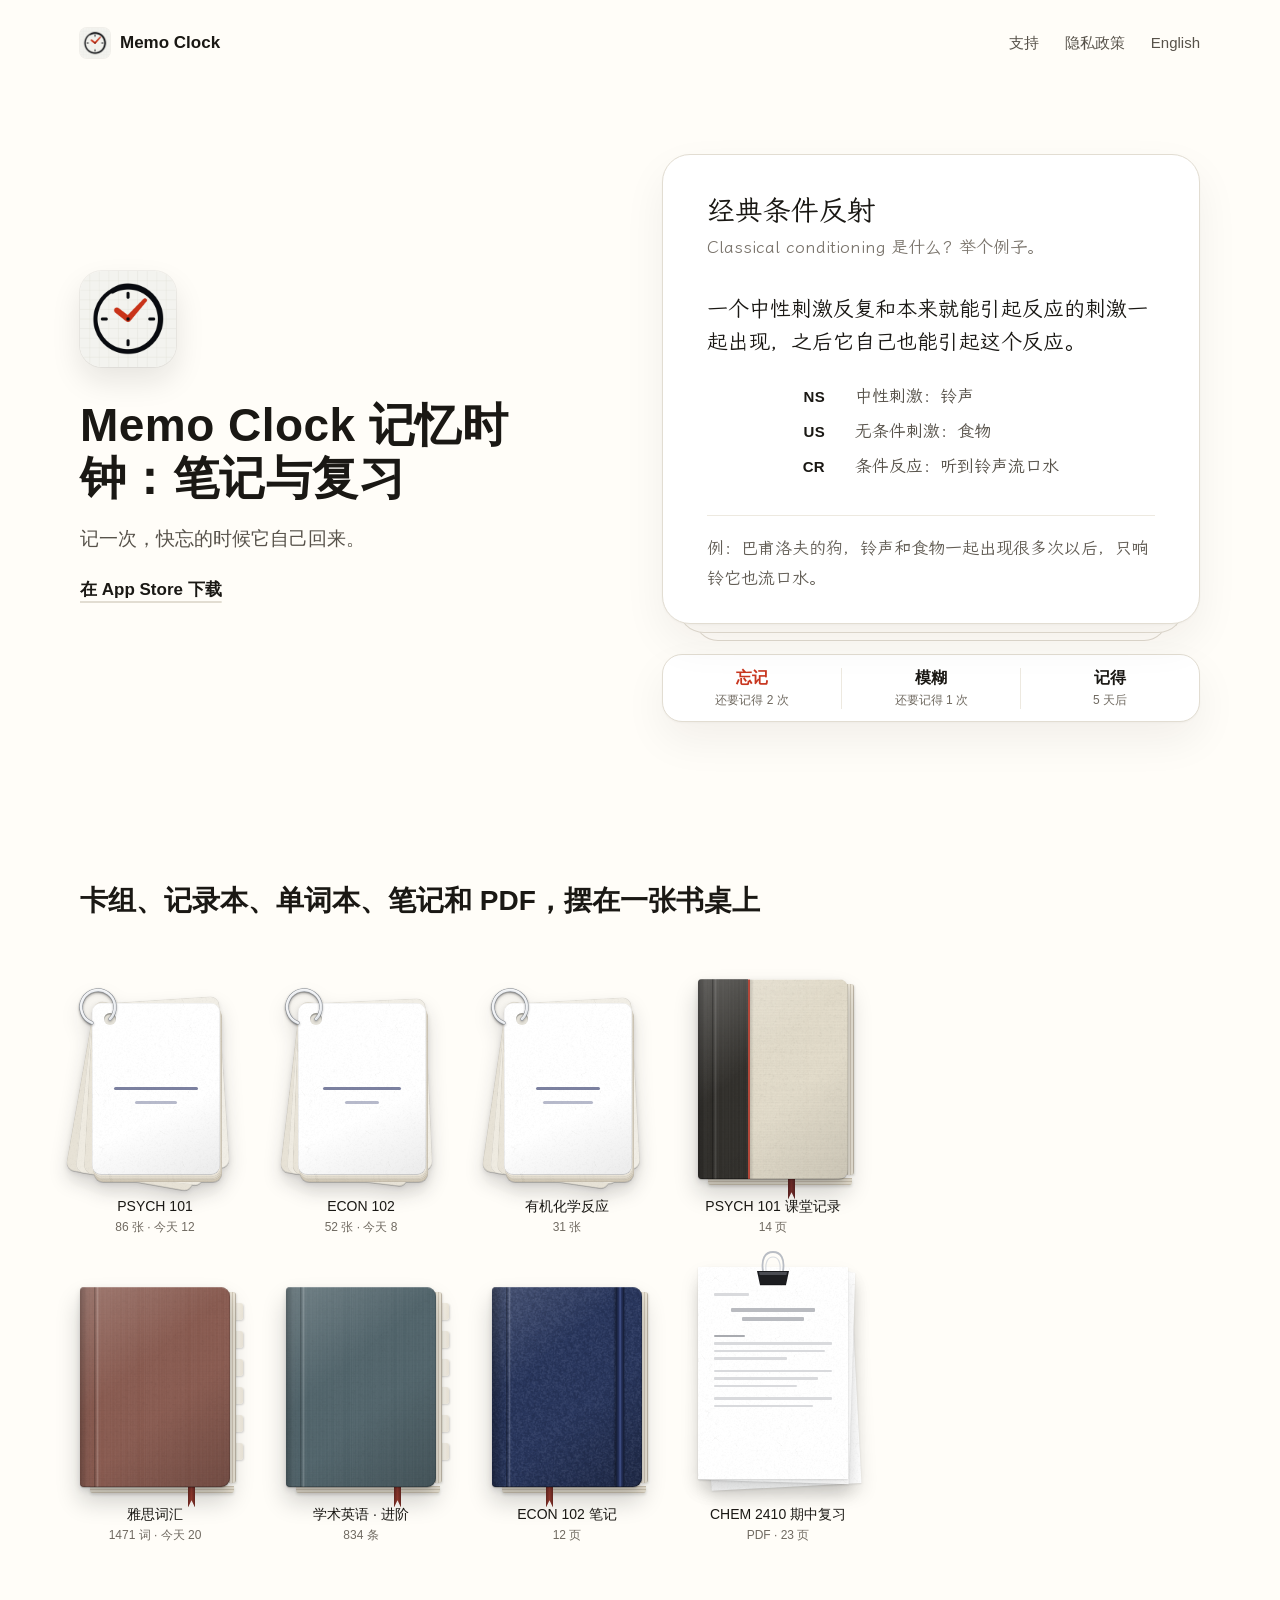
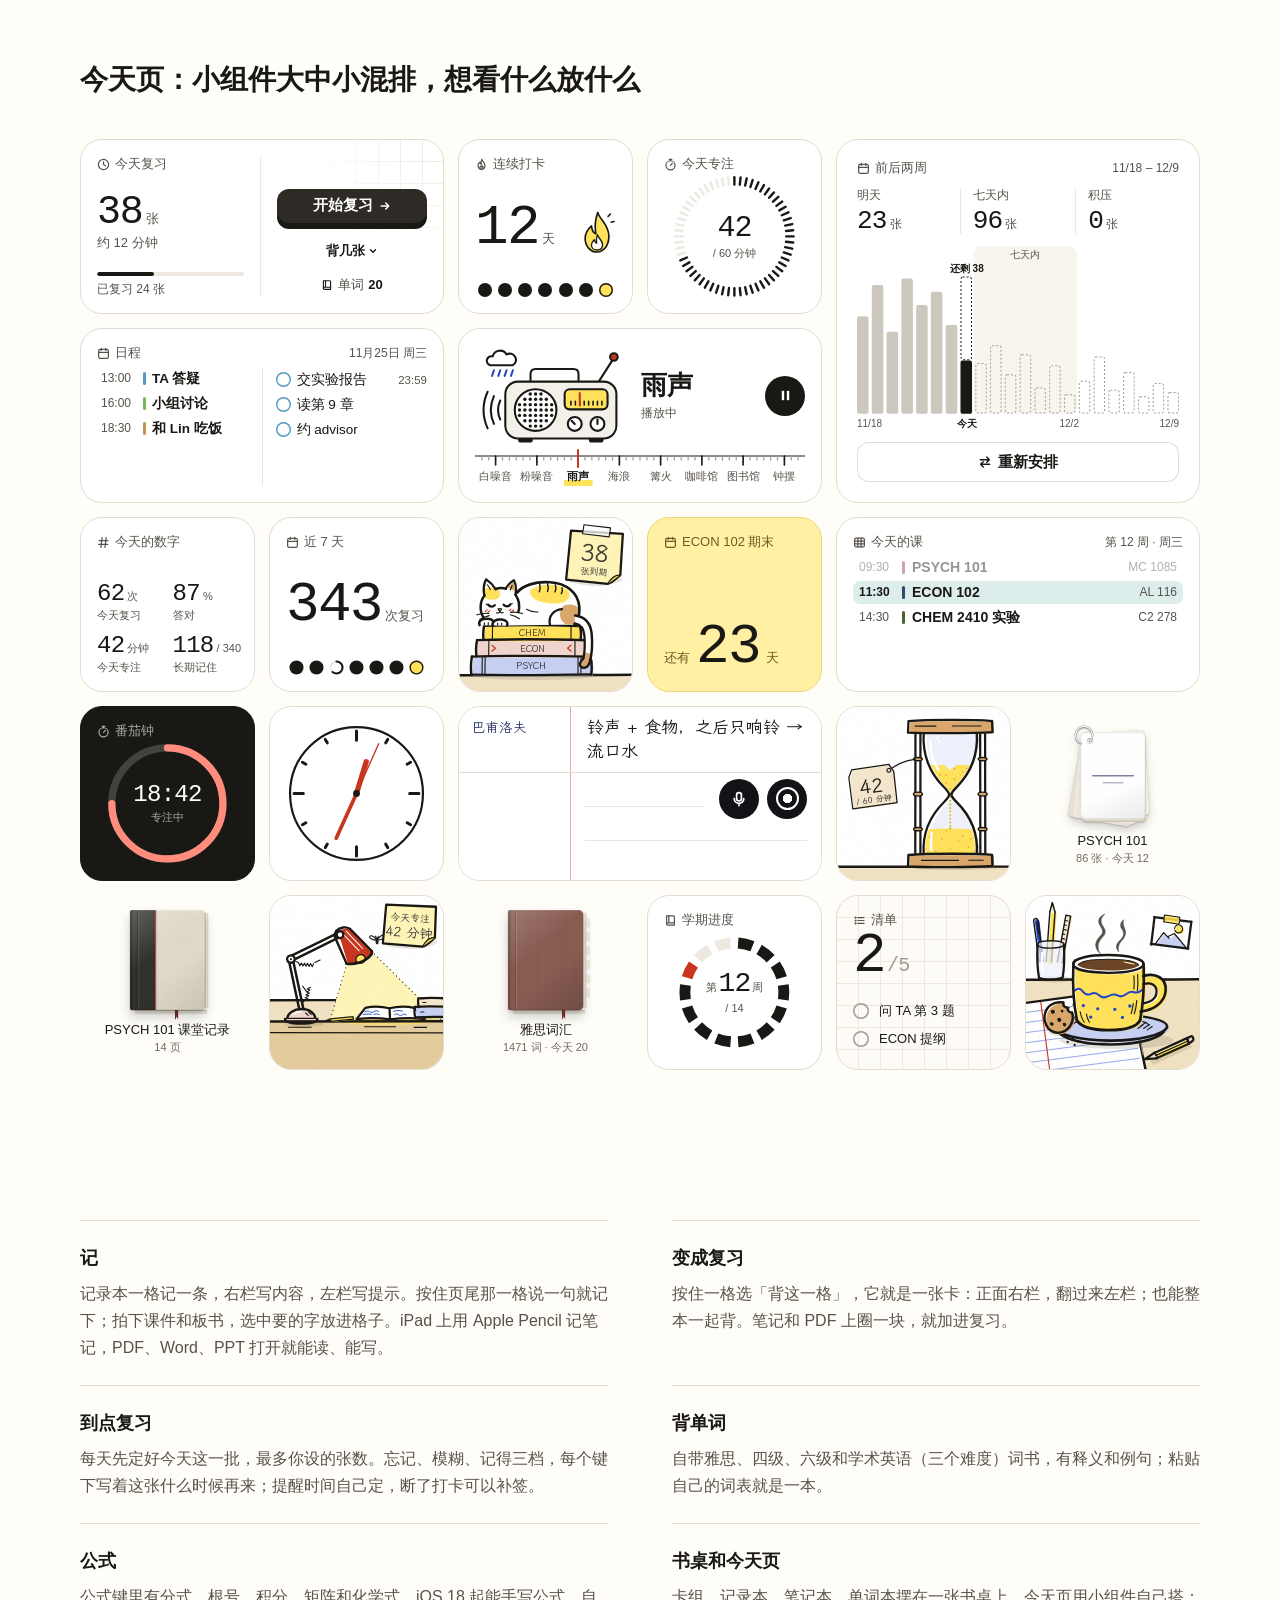
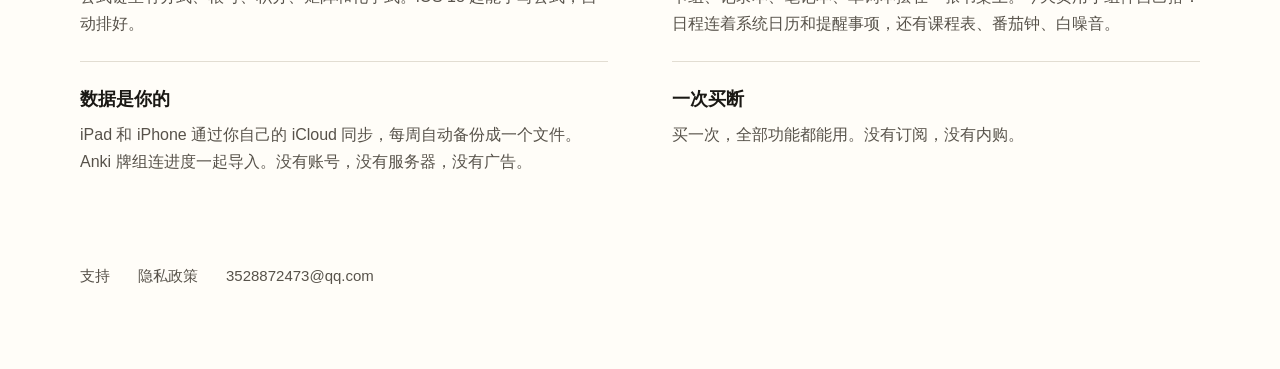
==== commit 2c8c544a: "网站颜色换成 App 的暖纸：底色 FFFDF8，灰色、线、小组件跟着换 根因：网站的颜色还是 2.0 那套（底色 F3F3EE 偏绿灰、灰字偏冷蓝）。App 11/11–11/14 换成暖纸 （In" ====
--- a/index.html
+++ b/index.html
@@ -151,9 +151,9 @@
       <h2 class="section-title">今天页：小组件大中小混排，想看什么放什么</h2>
       <div class="board">
         <div class="w m mat-paper corner-grid"><div class="w-row"><div class="w-col"><div class="w-head"><svg class="i" width="13" height="13" viewBox="0 0 16 16" fill="none" stroke="currentColor" stroke-width="1.5" stroke-linecap="round" stroke-linejoin="round" aria-hidden="true"><circle cx="8" cy="8" r="6.3"/><path d="M8 4.6V8l2.4 1.6"/></svg><span class="w-title">今天复习</span></div><div class="w-fill"></div><div class="w-value"><span class="w-num" style="--s: 40px">38</span><span class="w-unit" style="font-size: 13px">张</span></div><span class="w-cap13 lift">约 12 分钟</span><div class="w-fill min6"></div><div class="w-bar"><i style="width: 39%"></i></div><span class="w-cap12 gap">已复习 24 张</span></div><span class="w-vrule"></span><div class="w-side"><div class="w-fill"></div><span class="w-btn thick">开始复习<svg class="i" width="12" height="12" viewBox="0 0 16 16" fill="none" stroke="currentColor" stroke-width="2" stroke-linecap="round" stroke-linejoin="round" aria-hidden="true"><path d="M3 8h10M9 4l4 4-4 4"/></svg></span><span class="w-plain">背几张<svg class="i" width="10" height="10" viewBox="0 0 16 16" fill="none" stroke="currentColor" stroke-width="2.2" stroke-linecap="round" stroke-linejoin="round" aria-hidden="true"><path d="m4 6 4 4 4-4"/></svg></span><span class="w-words"><svg class="i" width="12" height="12" viewBox="0 0 16 16" fill="none" stroke="currentColor" stroke-width="1.5" stroke-linecap="round" stroke-linejoin="round" aria-hidden="true"><path d="M3.2 2.4h8.2a1.4 1.4 0 0 1 1.4 1.4v10H4.6a1.4 1.4 0 0 1-1.4-1.4Z"/><path d="M3.2 12.4a1.4 1.4 0 0 1 1.4-1.4h8.2M6 2.4v8.6"/></svg>单词<b>20</b></span></div></div></div>
-        <div class="w mat-paper"><div class="w-head"><svg class="i" width="13" height="13" viewBox="0 0 16 16" fill="none" stroke="currentColor" stroke-width="1.5" stroke-linecap="round" stroke-linejoin="round" aria-hidden="true"><path d="M8.4 1.6c.4 2.6 3.9 4 3.9 7.8A4.3 4.3 0 0 1 8 13.9 4.3 4.3 0 0 1 3.7 9.6c0-2.2 1.2-3.6 2.4-4.6.1 1.6.7 2.6 1.6 2.9-.3-2.2-.2-4.3.7-6.3Z"/><path d="M8 13.9c-1.3 0-2-.9-2-2 0-1 .7-1.7 1.3-2.1.2.8.6 1.2 1.1 1.4.3-.5.5-1 .5-1.6.7.6 1.1 1.3 1.1 2.2 0 1.2-.8 2.1-2 2.1Z"/></svg><span class="w-title">连续打卡</span></div><div class="w-fill"></div><div class="w-row w-bottom"><div class="w-value"><span class="w-num" style="--s: 56px">12</span><span class="w-unit" style="font-size: 13px">天</span></div><div class="w-fill"></div><svg class="w-flame" viewBox="0 0 48 58" aria-hidden="true"><path d="M25 3C27 12 39 18 39 33C39 44.5 32.5 53 24 53C15.5 53 9 45.5 9 36C9 28.5 13 23.5 17 20C17.5 25.5 20 29 22.5 30C21 21.5 22 11 25 3Z" fill="#FFE15A" stroke="#111317" stroke-width="2.1" stroke-linejoin="round"/><path d="M24.5 31C26 36 31 38.5 31 43.5C31 48 28 50.5 24 50.5C20 50.5 17 47.8 17 44C17 41 19 39 20.5 37.5C21 40 22.5 41.5 23.5 42C23 38.5 23.4 34.5 24.5 31Z" fill="#FFFFFF" stroke="#111317" stroke-width="1.7" stroke-linejoin="round"/><path d="M38 8 41 5M42 15.5 45.5 14.5" stroke="#111317" stroke-width="2" stroke-linecap="round"/></svg></div><div class="w-fill min6"></div><div class="w-dots"><i></i><i></i><i></i><i></i><i></i><i></i><i class="today"></i></div></div>
-        <div class="w mat-paper"><div class="w-head"><svg class="i" width="13" height="13" viewBox="0 0 16 16" fill="none" stroke="currentColor" stroke-width="1.5" stroke-linecap="round" stroke-linejoin="round" aria-hidden="true"><circle cx="8" cy="9" r="5.6"/><path d="M8 9 10.2 6.8M6.4 1.6h3.2M8 1.6v1.8"/></svg><span class="w-title">今天专注</span></div><div class="w-dial"><svg class="w-ring" viewBox="0 0 100 100" aria-hidden="true"><g stroke-width="2" stroke-linecap="round"><path d="M50.00 7.00L50.00 1.00" stroke="#111317"/><path d="M54.49 7.24L55.12 1.27" stroke="#111317"/><path d="M58.94 7.94L60.19 2.07" stroke="#111317"/><path d="M63.29 9.10L65.14 3.40" stroke="#111317"/><path d="M67.49 10.72L69.93 5.24" stroke="#111317"/><path d="M71.50 12.76L74.50 7.56" stroke="#111317"/><path d="M75.27 15.21L78.80 10.36" stroke="#111317"/><path d="M78.77 18.04L82.79 13.59" stroke="#111317"/><path d="M81.96 21.23L86.41 17.21" stroke="#111317"/><path d="M84.79 24.73L89.64 21.20" stroke="#111317"/><path d="M87.24 28.50L92.44 25.50" stroke="#111317"/><path d="M89.28 32.51L94.76 30.07" stroke="#111317"/><path d="M90.90 36.71L96.60 34.86" stroke="#111317"/><path d="M92.06 41.06L97.93 39.81" stroke="#111317"/><path d="M92.76 45.51L98.73 44.88" stroke="#111317"/><path d="M93.00 50.00L99.00 50.00" stroke="#111317"/><path d="M92.76 54.49L98.73 55.12" stroke="#111317"/><path d="M92.06 58.94L97.93 60.19" stroke="#111317"/><path d="M90.90 63.29L96.60 65.14" stroke="#111317"/><path d="M89.28 67.49L94.76 69.93" stroke="#111317"/><path d="M87.24 71.50L92.44 74.50" stroke="#111317"/><path d="M84.79 75.27L89.64 78.80" stroke="#111317"/><path d="M81.96 78.77L86.41 82.79" stroke="#111317"/><path d="M78.77 81.96L82.79 86.41" stroke="#111317"/><path d="M75.27 84.79L78.80 89.64" stroke="#111317"/><path d="M71.50 87.24L74.50 92.44" stroke="#111317"/><path d="M67.49 89.28L69.93 94.76" stroke="#111317"/><path d="M63.29 90.90L65.14 96.60" stroke="#111317"/><path d="M58.94 92.06L60.19 97.93" stroke="#111317"/><path d="M54.49 92.76L55.12 98.73" stroke="#111317"/><path d="M50.00 93.00L50.00 99.00" stroke="#111317"/><path d="M45.51 92.76L44.88 98.73" stroke="#111317"/><path d="M41.06 92.06L39.81 97.93" stroke="#111317"/><path d="M36.71 90.90L34.86 96.60" stroke="#111317"/><path d="M32.51 89.28L30.07 94.76" stroke="#111317"/><path d="M28.50 87.24L25.50 92.44" stroke="#111317"/><path d="M24.73 84.79L21.20 89.64" stroke="#111317"/><path d="M21.23 81.96L17.21 86.41" stroke="#111317"/><path d="M18.04 78.77L13.59 82.79" stroke="#111317"/><path d="M15.21 75.27L10.36 78.80" stroke="#111317"/><path d="M12.76 71.50L7.56 74.50" stroke="#111317"/><path d="M10.72 67.49L5.24 69.93" stroke="#111317"/><path d="M9.10 63.29L3.40 65.14" stroke="#EDEDE8"/><path d="M7.94 58.94L2.07 60.19" stroke="#EDEDE8"/><path d="M7.24 54.49L1.27 55.12" stroke="#EDEDE8"/><path d="M7.00 50.00L1.00 50.00" stroke="#EDEDE8"/><path d="M7.24 45.51L1.27 44.88" stroke="#EDEDE8"/><path d="M7.94 41.06L2.07 39.81" stroke="#EDEDE8"/><path d="M9.10 36.71L3.40 34.86" stroke="#EDEDE8"/><path d="M10.72 32.51L5.24 30.07" stroke="#EDEDE8"/><path d="M12.76 28.50L7.56 25.50" stroke="#EDEDE8"/><path d="M15.21 24.73L10.36 21.20" stroke="#EDEDE8"/><path d="M18.04 21.23L13.59 17.21" stroke="#EDEDE8"/><path d="M21.23 18.04L17.21 13.59" stroke="#EDEDE8"/><path d="M24.73 15.21L21.20 10.36" stroke="#EDEDE8"/><path d="M28.50 12.76L25.50 7.56" stroke="#EDEDE8"/><path d="M32.51 10.72L30.07 5.24" stroke="#EDEDE8"/><path d="M36.71 9.10L34.86 3.40" stroke="#EDEDE8"/><path d="M41.06 7.94L39.81 2.07" stroke="#EDEDE8"/><path d="M45.51 7.24L44.88 1.27" stroke="#EDEDE8"/></g></svg><div class="w-dial-c"><span class="w-num" style="--s: 30px">42</span><span class="w-cap11">/ 60 分钟</span></div></div></div>
-        <div class="w l mat-paper forecast"><div class="w-head"><svg class="i" width="13" height="13" viewBox="0 0 16 16" fill="none" stroke="currentColor" stroke-width="1.5" stroke-linecap="round" stroke-linejoin="round" aria-hidden="true"><rect x="2" y="3" width="12" height="11" rx="2"/><path d="M2 6.6h12M5.2 1.6v2.6M10.8 1.6v2.6"/></svg><span class="w-title">前后两周</span><span class="w-note">11/18 – 12/9</span></div><div class="w-cells"><div><span class="w-cap12">明天</span><div class="w-value"><span class="w-num" style="--s: 26px">23</span><span class="w-unit" style="font-size: 12px">张</span></div></div><span class="w-vrule"></span><div><span class="w-cap12">七天内</span><div class="w-value"><span class="w-num" style="--s: 26px">96</span><span class="w-unit" style="font-size: 12px">张</span></div></div><span class="w-vrule"></span><div><span class="w-cap12">积压</span><div class="w-value"><span class="w-num" style="--s: 26px">0</span><span class="w-unit" style="font-size: 12px">张</span></div></div></div><div class="w-chart"><div class="w-chart-plot"><svg class="w-chart-svg" viewBox="0 0 300 100" preserveAspectRatio="none" aria-hidden="true"><rect x="108.68" y="0" width="96.41" height="100" rx="6" fill="#F8F8F4"/><rect x="0.00" y="41.81" width="10.77" height="58.19" rx="1.5" fill="#C9CBC4"/><rect x="13.77" y="23.29" width="10.77" height="76.71" rx="1.5" fill="#C9CBC4"/><rect x="27.55" y="51.06" width="10.77" height="48.94" rx="1.5" fill="#C9CBC4"/><rect x="41.32" y="19.32" width="10.77" height="80.68" rx="1.5" fill="#C9CBC4"/><rect x="55.09" y="35.19" width="10.77" height="64.81" rx="1.5" fill="#C9CBC4"/><rect x="68.86" y="27.26" width="10.77" height="72.74" rx="1.5" fill="#C9CBC4"/><rect x="82.64" y="47.10" width="10.77" height="52.90" rx="1.5" fill="#C9CBC4"/><rect x="96.41" y="68.26" width="10.77" height="31.74" rx="1.5" fill="#111317"/><rect x="96.91" y="18.50" width="9.77" height="49.26" rx="1.5" fill="none" stroke="#111317" stroke-width="1" stroke-dasharray="2 2" vector-effect="non-scaling-stroke"/><rect x="110.68" y="70.08" width="9.77" height="29.42" rx="1.5" fill="none" stroke="#9A9EA5" stroke-width="1" stroke-dasharray="2 2" vector-effect="non-scaling-stroke"/><rect x="124.45" y="59.50" width="9.77" height="40.00" rx="1.5" fill="none" stroke="#9A9EA5" stroke-width="1" stroke-dasharray="2 2" vector-effect="non-scaling-stroke"/><rect x="138.23" y="76.69" width="9.77" height="22.81" rx="1.5" fill="none" stroke="#9A9EA5" stroke-width="1" stroke-dasharray="2 2" vector-effect="non-scaling-stroke"/><rect x="152.00" y="64.79" width="9.77" height="34.71" rx="1.5" fill="none" stroke="#9A9EA5" stroke-width="1" stroke-dasharray="2 2" vector-effect="non-scaling-stroke"/><rect x="165.77" y="84.63" width="9.77" height="14.87" rx="1.5" fill="none" stroke="#9A9EA5" stroke-width="1" stroke-dasharray="2 2" vector-effect="non-scaling-stroke"/><rect x="179.55" y="71.40" width="9.77" height="28.10" rx="1.5" fill="none" stroke="#9A9EA5" stroke-width="1" stroke-dasharray="2 2" vector-effect="non-scaling-stroke"/><rect x="193.32" y="88.60" width="9.77" height="10.90" rx="1.5" fill="none" stroke="#9A9EA5" stroke-width="1" stroke-dasharray="2 2" vector-effect="non-scaling-stroke"/><rect x="207.09" y="80.66" width="9.77" height="18.84" rx="1.5" fill="none" stroke="#9A9EA5" stroke-width="1" stroke-dasharray="2 2" vector-effect="non-scaling-stroke"/><rect x="220.86" y="66.11" width="9.77" height="33.39" rx="1.5" fill="none" stroke="#9A9EA5" stroke-width="1" stroke-dasharray="2 2" vector-effect="non-scaling-stroke"/><rect x="234.64" y="85.95" width="9.77" height="13.55" rx="1.5" fill="none" stroke="#9A9EA5" stroke-width="1" stroke-dasharray="2 2" vector-effect="non-scaling-stroke"/><rect x="248.41" y="75.37" width="9.77" height="24.13" rx="1.5" fill="none" stroke="#9A9EA5" stroke-width="1" stroke-dasharray="2 2" vector-effect="non-scaling-stroke"/><rect x="262.18" y="89.92" width="9.77" height="9.58" rx="1.5" fill="none" stroke="#9A9EA5" stroke-width="1" stroke-dasharray="2 2" vector-effect="non-scaling-stroke"/><rect x="275.95" y="81.98" width="9.77" height="17.52" rx="1.5" fill="none" stroke="#9A9EA5" stroke-width="1" stroke-dasharray="2 2" vector-effect="non-scaling-stroke"/><rect x="289.73" y="87.27" width="9.77" height="12.23" rx="1.5" fill="none" stroke="#9A9EA5" stroke-width="1" stroke-dasharray="2 2" vector-effect="non-scaling-stroke"/></svg><span class="w-chart-band" style="left: 36.23%; width: 32.14%">七天内</span><span class="w-chart-left" style="left: 34.09%; top: 18.00%">还剩 38</span></div><div class="w-axis"><span style="left: 2.27%">11/18</span><span class="b" style="left: 34.09%">今天</span><span style="left: 65.91%">12/2</span><span style="left: 97.73%">12/9</span></div></div><span class="w-btn ghost"><svg class="i" width="14" height="14" viewBox="0 0 16 16" fill="none" stroke="currentColor" stroke-width="1.6" stroke-linecap="round" stroke-linejoin="round" aria-hidden="true"><path d="M2.6 5.4h10.4M10 2.4l3 3-3 3M13.4 10.6H3M6 7.6l-3 3 3 3"/></svg>重新安排</span></div>
+        <div class="w mat-paper"><div class="w-head"><svg class="i" width="13" height="13" viewBox="0 0 16 16" fill="none" stroke="currentColor" stroke-width="1.5" stroke-linecap="round" stroke-linejoin="round" aria-hidden="true"><path d="M8.4 1.6c.4 2.6 3.9 4 3.9 7.8A4.3 4.3 0 0 1 8 13.9 4.3 4.3 0 0 1 3.7 9.6c0-2.2 1.2-3.6 2.4-4.6.1 1.6.7 2.6 1.6 2.9-.3-2.2-.2-4.3.7-6.3Z"/><path d="M8 13.9c-1.3 0-2-.9-2-2 0-1 .7-1.7 1.3-2.1.2.8.6 1.2 1.1 1.4.3-.5.5-1 .5-1.6.7.6 1.1 1.3 1.1 2.2 0 1.2-.8 2.1-2 2.1Z"/></svg><span class="w-title">连续打卡</span></div><div class="w-fill"></div><div class="w-row w-bottom"><div class="w-value"><span class="w-num" style="--s: 56px">12</span><span class="w-unit" style="font-size: 13px">天</span></div><div class="w-fill"></div><svg class="w-flame" viewBox="0 0 48 58" aria-hidden="true"><path d="M25 3C27 12 39 18 39 33C39 44.5 32.5 53 24 53C15.5 53 9 45.5 9 36C9 28.5 13 23.5 17 20C17.5 25.5 20 29 22.5 30C21 21.5 22 11 25 3Z" fill="#FFE15A" stroke="#1A1814" stroke-width="2.1" stroke-linejoin="round"/><path d="M24.5 31C26 36 31 38.5 31 43.5C31 48 28 50.5 24 50.5C20 50.5 17 47.8 17 44C17 41 19 39 20.5 37.5C21 40 22.5 41.5 23.5 42C23 38.5 23.4 34.5 24.5 31Z" fill="#FFFFFF" stroke="#1A1814" stroke-width="1.7" stroke-linejoin="round"/><path d="M38 8 41 5M42 15.5 45.5 14.5" stroke="#1A1814" stroke-width="2" stroke-linecap="round"/></svg></div><div class="w-fill min6"></div><div class="w-dots"><i></i><i></i><i></i><i></i><i></i><i></i><i class="today"></i></div></div>
+        <div class="w mat-paper"><div class="w-head"><svg class="i" width="13" height="13" viewBox="0 0 16 16" fill="none" stroke="currentColor" stroke-width="1.5" stroke-linecap="round" stroke-linejoin="round" aria-hidden="true"><circle cx="8" cy="9" r="5.6"/><path d="M8 9 10.2 6.8M6.4 1.6h3.2M8 1.6v1.8"/></svg><span class="w-title">今天专注</span></div><div class="w-dial"><svg class="w-ring" viewBox="0 0 100 100" aria-hidden="true"><g stroke-width="2" stroke-linecap="round"><path d="M50.00 7.00L50.00 1.00" stroke="#1A1814"/><path d="M54.49 7.24L55.12 1.27" stroke="#1A1814"/><path d="M58.94 7.94L60.19 2.07" stroke="#1A1814"/><path d="M63.29 9.10L65.14 3.40" stroke="#1A1814"/><path d="M67.49 10.72L69.93 5.24" stroke="#1A1814"/><path d="M71.50 12.76L74.50 7.56" stroke="#1A1814"/><path d="M75.27 15.21L78.80 10.36" stroke="#1A1814"/><path d="M78.77 18.04L82.79 13.59" stroke="#1A1814"/><path d="M81.96 21.23L86.41 17.21" stroke="#1A1814"/><path d="M84.79 24.73L89.64 21.20" stroke="#1A1814"/><path d="M87.24 28.50L92.44 25.50" stroke="#1A1814"/><path d="M89.28 32.51L94.76 30.07" stroke="#1A1814"/><path d="M90.90 36.71L96.60 34.86" stroke="#1A1814"/><path d="M92.06 41.06L97.93 39.81" stroke="#1A1814"/><path d="M92.76 45.51L98.73 44.88" stroke="#1A1814"/><path d="M93.00 50.00L99.00 50.00" stroke="#1A1814"/><path d="M92.76 54.49L98.73 55.12" stroke="#1A1814"/><path d="M92.06 58.94L97.93 60.19" stroke="#1A1814"/><path d="M90.90 63.29L96.60 65.14" stroke="#1A1814"/><path d="M89.28 67.49L94.76 69.93" stroke="#1A1814"/><path d="M87.24 71.50L92.44 74.50" stroke="#1A1814"/><path d="M84.79 75.27L89.64 78.80" stroke="#1A1814"/><path d="M81.96 78.77L86.41 82.79" stroke="#1A1814"/><path d="M78.77 81.96L82.79 86.41" stroke="#1A1814"/><path d="M75.27 84.79L78.80 89.64" stroke="#1A1814"/><path d="M71.50 87.24L74.50 92.44" stroke="#1A1814"/><path d="M67.49 89.28L69.93 94.76" stroke="#1A1814"/><path d="M63.29 90.90L65.14 96.60" stroke="#1A1814"/><path d="M58.94 92.06L60.19 97.93" stroke="#1A1814"/><path d="M54.49 92.76L55.12 98.73" stroke="#1A1814"/><path d="M50.00 93.00L50.00 99.00" stroke="#1A1814"/><path d="M45.51 92.76L44.88 98.73" stroke="#1A1814"/><path d="M41.06 92.06L39.81 97.93" stroke="#1A1814"/><path d="M36.71 90.90L34.86 96.60" stroke="#1A1814"/><path d="M32.51 89.28L30.07 94.76" stroke="#1A1814"/><path d="M28.50 87.24L25.50 92.44" stroke="#1A1814"/><path d="M24.73 84.79L21.20 89.64" stroke="#1A1814"/><path d="M21.23 81.96L17.21 86.41" stroke="#1A1814"/><path d="M18.04 78.77L13.59 82.79" stroke="#1A1814"/><path d="M15.21 75.27L10.36 78.80" stroke="#1A1814"/><path d="M12.76 71.50L7.56 74.50" stroke="#1A1814"/><path d="M10.72 67.49L5.24 69.93" stroke="#1A1814"/><path d="M9.10 63.29L3.40 65.14" stroke="#EDE9E0"/><path d="M7.94 58.94L2.07 60.19" stroke="#EDE9E0"/><path d="M7.24 54.49L1.27 55.12" stroke="#EDE9E0"/><path d="M7.00 50.00L1.00 50.00" stroke="#EDE9E0"/><path d="M7.24 45.51L1.27 44.88" stroke="#EDE9E0"/><path d="M7.94 41.06L2.07 39.81" stroke="#EDE9E0"/><path d="M9.10 36.71L3.40 34.86" stroke="#EDE9E0"/><path d="M10.72 32.51L5.24 30.07" stroke="#EDE9E0"/><path d="M12.76 28.50L7.56 25.50" stroke="#EDE9E0"/><path d="M15.21 24.73L10.36 21.20" stroke="#EDE9E0"/><path d="M18.04 21.23L13.59 17.21" stroke="#EDE9E0"/><path d="M21.23 18.04L17.21 13.59" stroke="#EDE9E0"/><path d="M24.73 15.21L21.20 10.36" stroke="#EDE9E0"/><path d="M28.50 12.76L25.50 7.56" stroke="#EDE9E0"/><path d="M32.51 10.72L30.07 5.24" stroke="#EDE9E0"/><path d="M36.71 9.10L34.86 3.40" stroke="#EDE9E0"/><path d="M41.06 7.94L39.81 2.07" stroke="#EDE9E0"/><path d="M45.51 7.24L44.88 1.27" stroke="#EDE9E0"/></g></svg><div class="w-dial-c"><span class="w-num" style="--s: 30px">42</span><span class="w-cap11">/ 60 分钟</span></div></div></div>
+        <div class="w l mat-paper forecast"><div class="w-head"><svg class="i" width="13" height="13" viewBox="0 0 16 16" fill="none" stroke="currentColor" stroke-width="1.5" stroke-linecap="round" stroke-linejoin="round" aria-hidden="true"><rect x="2" y="3" width="12" height="11" rx="2"/><path d="M2 6.6h12M5.2 1.6v2.6M10.8 1.6v2.6"/></svg><span class="w-title">前后两周</span><span class="w-note">11/18 – 12/9</span></div><div class="w-cells"><div><span class="w-cap12">明天</span><div class="w-value"><span class="w-num" style="--s: 26px">23</span><span class="w-unit" style="font-size: 12px">张</span></div></div><span class="w-vrule"></span><div><span class="w-cap12">七天内</span><div class="w-value"><span class="w-num" style="--s: 26px">96</span><span class="w-unit" style="font-size: 12px">张</span></div></div><span class="w-vrule"></span><div><span class="w-cap12">积压</span><div class="w-value"><span class="w-num" style="--s: 26px">0</span><span class="w-unit" style="font-size: 12px">张</span></div></div></div><div class="w-chart"><div class="w-chart-plot"><svg class="w-chart-svg" viewBox="0 0 300 100" preserveAspectRatio="none" aria-hidden="true"><rect x="108.68" y="0" width="96.41" height="100" rx="6" fill="#F8F5EE"/><rect x="0.00" y="41.81" width="10.77" height="58.19" rx="1.5" fill="#CDC8BE"/><rect x="13.77" y="23.29" width="10.77" height="76.71" rx="1.5" fill="#CDC8BE"/><rect x="27.55" y="51.06" width="10.77" height="48.94" rx="1.5" fill="#CDC8BE"/><rect x="41.32" y="19.32" width="10.77" height="80.68" rx="1.5" fill="#CDC8BE"/><rect x="55.09" y="35.19" width="10.77" height="64.81" rx="1.5" fill="#CDC8BE"/><rect x="68.86" y="27.26" width="10.77" height="72.74" rx="1.5" fill="#CDC8BE"/><rect x="82.64" y="47.10" width="10.77" height="52.90" rx="1.5" fill="#CDC8BE"/><rect x="96.41" y="68.26" width="10.77" height="31.74" rx="1.5" fill="#1A1814"/><rect x="96.91" y="18.50" width="9.77" height="49.26" rx="1.5" fill="none" stroke="#1A1814" stroke-width="1" stroke-dasharray="2 2" vector-effect="non-scaling-stroke"/><rect x="110.68" y="70.08" width="9.77" height="29.42" rx="1.5" fill="none" stroke="#A29D96" stroke-width="1" stroke-dasharray="2 2" vector-effect="non-scaling-stroke"/><rect x="124.45" y="59.50" width="9.77" height="40.00" rx="1.5" fill="none" stroke="#A29D96" stroke-width="1" stroke-dasharray="2 2" vector-effect="non-scaling-stroke"/><rect x="138.23" y="76.69" width="9.77" height="22.81" rx="1.5" fill="none" stroke="#A29D96" stroke-width="1" stroke-dasharray="2 2" vector-effect="non-scaling-stroke"/><rect x="152.00" y="64.79" width="9.77" height="34.71" rx="1.5" fill="none" stroke="#A29D96" stroke-width="1" stroke-dasharray="2 2" vector-effect="non-scaling-stroke"/><rect x="165.77" y="84.63" width="9.77" height="14.87" rx="1.5" fill="none" stroke="#A29D96" stroke-width="1" stroke-dasharray="2 2" vector-effect="non-scaling-stroke"/><rect x="179.55" y="71.40" width="9.77" height="28.10" rx="1.5" fill="none" stroke="#A29D96" stroke-width="1" stroke-dasharray="2 2" vector-effect="non-scaling-stroke"/><rect x="193.32" y="88.60" width="9.77" height="10.90" rx="1.5" fill="none" stroke="#A29D96" stroke-width="1" stroke-dasharray="2 2" vector-effect="non-scaling-stroke"/><rect x="207.09" y="80.66" width="9.77" height="18.84" rx="1.5" fill="none" stroke="#A29D96" stroke-width="1" stroke-dasharray="2 2" vector-effect="non-scaling-stroke"/><rect x="220.86" y="66.11" width="9.77" height="33.39" rx="1.5" fill="none" stroke="#A29D96" stroke-width="1" stroke-dasharray="2 2" vector-effect="non-scaling-stroke"/><rect x="234.64" y="85.95" width="9.77" height="13.55" rx="1.5" fill="none" stroke="#A29D96" stroke-width="1" stroke-dasharray="2 2" vector-effect="non-scaling-stroke"/><rect x="248.41" y="75.37" width="9.77" height="24.13" rx="1.5" fill="none" stroke="#A29D96" stroke-width="1" stroke-dasharray="2 2" vector-effect="non-scaling-stroke"/><rect x="262.18" y="89.92" width="9.77" height="9.58" rx="1.5" fill="none" stroke="#A29D96" stroke-width="1" stroke-dasharray="2 2" vector-effect="non-scaling-stroke"/><rect x="275.95" y="81.98" width="9.77" height="17.52" rx="1.5" fill="none" stroke="#A29D96" stroke-width="1" stroke-dasharray="2 2" vector-effect="non-scaling-stroke"/><rect x="289.73" y="87.27" width="9.77" height="12.23" rx="1.5" fill="none" stroke="#A29D96" stroke-width="1" stroke-dasharray="2 2" vector-effect="non-scaling-stroke"/></svg><span class="w-chart-band" style="left: 36.23%; width: 32.14%">七天内</span><span class="w-chart-left" style="left: 34.09%; top: 18.00%">还剩 38</span></div><div class="w-axis"><span style="left: 2.27%">11/18</span><span class="b" style="left: 34.09%">今天</span><span style="left: 65.91%">12/2</span><span style="left: 97.73%">12/9</span></div></div><span class="w-btn ghost"><svg class="i" width="14" height="14" viewBox="0 0 16 16" fill="none" stroke="currentColor" stroke-width="1.6" stroke-linecap="round" stroke-linejoin="round" aria-hidden="true"><path d="M2.6 5.4h10.4M10 2.4l3 3-3 3M13.4 10.6H3M6 7.6l-3 3 3 3"/></svg>重新安排</span></div>
         <div class="w m mat-paper"><div class="w-head"><svg class="i" width="13" height="13" viewBox="0 0 16 16" fill="none" stroke="currentColor" stroke-width="1.5" stroke-linecap="round" stroke-linejoin="round" aria-hidden="true"><rect x="2" y="3" width="12" height="11" rx="2"/><path d="M2 6.6h12M5.2 1.6v2.6M10.8 1.6v2.6"/></svg><span class="w-title">日程</span><span class="w-note">11月25日 周三</span></div><div class="w-split"><div><div class="ag-row"><span class="ag-time">13:00</span><i class="ag-bar" style="background: #529ABF"></i><span class="ag-title">TA 答疑</span></div><div class="ag-row"><span class="ag-time">16:00</span><i class="ag-bar" style="background: #71BA54"></i><span class="ag-title">小组讨论</span></div><div class="ag-row"><span class="ag-time">18:30</span><i class="ag-bar" style="background: #C19250"></i><span class="ag-title">和 Lin 吃饭</span></div></div><span class="w-vrule"></span><div><div class="tk-row"><i class="tk-tick" style="box-shadow: inset 0 0 0 1.4px #529ABF"></i><span class="tk-title">交实验报告</span><span class=tk-time>23:59</span></div><div class="tk-row"><i class="tk-tick" style="box-shadow: inset 0 0 0 1.4px #529ABF"></i><span class="tk-title">读第 9 章</span></div><div class="tk-row"><i class="tk-tick" style="box-shadow: inset 0 0 0 1.4px #529ABF"></i><span class="tk-title">约 advisor</span></div></div></div></div>
         <div class="w m mat-paper radio"><style>@keyframes rzCone{0%,100%{transform:scale(1)}30%{transform:scale(1.075)}60%{transform:scale(.985)}}
 @keyframes rzArc{0%{opacity:0;transform:translateX(6px)}30%{opacity:1}100%{opacity:0;transform:translateX(-9px)}}
@@ -218,7 +218,7 @@
 .rzEq{animation:rzEq 1s ease-in-out infinite}
 @media (prefers-reduced-motion: reduce){.mv{animation:none !important;transition:none !important}}</style><div class="w-radio-top"><svg class="w-radio-art" viewBox="0 0 240 160" fill="none" aria-hidden="true" style="display: block">
 <defs><clipPath id="rzWaveM"><rect x="2" y="2" width="82" height="62"></rect></clipPath></defs>
-<g style="display: none" fill="#FFFFFF" stroke="#4E535B" stroke-width="2.4">
+<g style="display: none" fill="#FFFFFF" stroke="#57524A" stroke-width="2.4">
 <circle class="mv rzSnowM" cx="14" cy="8" r="3.6"></circle>
 <circle class="mv rzSnowM" style="animation-delay: -1.1s" cx="30" cy="4" r="3"></circle>
 <circle class="mv rzSnowM" style="animation-delay: -2.3s" cx="44" cy="10" r="3.6"></circle>
@@ -229,16 +229,16 @@
 <circle class="mv rzSnowM" style="animation-delay: -4s" cx="38" cy="6" r="2.6"></circle>
 </g>
 <g style="display: none" stroke-linecap="round">
-<g stroke="#7C8088" stroke-width="2.6" fill="none">
+<g stroke="#706A61" stroke-width="2.6" fill="none">
 <path class="mv rzWindM" stroke-dasharray="26 120" d="M4 22 C20 12 34 32 50 20 S70 12 82 20"></path>
 <path class="mv rzWindM" style="animation-delay: -1.4s" stroke-dasharray="26 120" d="M4 48 C20 38 34 58 50 46 S70 38 82 46"></path>
 </g>
-<g transform="translate(8 28)"><g class="mv rzLeafM fb"><path d="M0 0 C5 -6 13 -6 18 0 C13 6 5 6 0 0 Z" fill="#F0D5CF" stroke="#111317" stroke-width="2.6" stroke-linejoin="round"></path><path d="M3 0 H15" stroke="#111317" stroke-width="1.8"></path></g></g>
-<g transform="translate(4 40)"><g class="mv rzLeafM fb" style="animation-delay: -1.8s"><path d="M0 0 C4 -5 10 -5 14 0 C10 5 4 5 0 0 Z" fill="#F0D5CF" stroke="#111317" stroke-width="2.4" stroke-linejoin="round"></path></g></g>
+<g transform="translate(8 28)"><g class="mv rzLeafM fb"><path d="M0 0 C5 -6 13 -6 18 0 C13 6 5 6 0 0 Z" fill="#F0D5CF" stroke="#1A1814" stroke-width="2.6" stroke-linejoin="round"></path><path d="M3 0 H15" stroke="#1A1814" stroke-width="1.8"></path></g></g>
+<g transform="translate(4 40)"><g class="mv rzLeafM fb" style="animation-delay: -1.8s"><path d="M0 0 C4 -5 10 -5 14 0 C10 5 4 5 0 0 Z" fill="#F0D5CF" stroke="#1A1814" stroke-width="2.4" stroke-linejoin="round"></path></g></g>
 </g>
 <g style="display: inline">
 <g class="mv rzDrift">
-<path d="M24 32 A7 7 0 0 1 28 18 A12 12 0 0 1 50 15 A9 9 0 0 1 60 32 Z" fill="#FFFFFF" stroke="#111317" stroke-width="3.3" stroke-linejoin="round"></path>
+<path d="M24 32 A7 7 0 0 1 28 18 A12 12 0 0 1 50 15 A9 9 0 0 1 60 32 Z" fill="#FFFFFF" stroke="#1A1814" stroke-width="3.3" stroke-linejoin="round"></path>
 </g>
 <g stroke="#2445C8" stroke-width="3.2" stroke-linecap="round">
 <path class="mv rzRainS" d="M30 40 l-3 9"></path>
@@ -248,14 +248,14 @@
 </g>
 </g>
 <g style="display: none">
-<circle cx="64" cy="18" r="8" fill="#FFE15A" stroke="#111317" stroke-width="3"></circle>
+<circle cx="64" cy="18" r="8" fill="#FFE15A" stroke="#1A1814" stroke-width="3"></circle>
 <g clip-path="url(#rzWaveM)" stroke="#2445C8" stroke-width="3.2" stroke-linecap="round" fill="none">
 <path class="mv rzWaveM" d="M-20 36 q4 -5 8 0 t8 0 t8 0 t8 0 t8 0 t8 0 t8 0 t8 0 t8 0 t8 0 t8 0 t8 0 t8 0 t8 0 t8 0 t8 0"></path>
 <path class="mv rzWaveM" style="animation-duration: 3s" d="M-20 50 q4 -5 8 0 t8 0 t8 0 t8 0 t8 0 t8 0 t8 0 t8 0 t8 0 t8 0 t8 0 t8 0 t8 0 t8 0 t8 0 t8 0"></path>
 </g>
 </g>
 <g style="display: none" stroke-linecap="round" stroke-linejoin="round">
-<path d="M26 60 L62 50 M26 50 L62 60" stroke="#111317" stroke-width="3.3"></path>
+<path d="M26 60 L62 50 M26 50 L62 60" stroke="#1A1814" stroke-width="3.3"></path>
 <g class="mv rzFlame fbB">
 <path d="M44 54 C32 46 35 32 44 16 C47 28 58 33 56 45 C55 51 50 54 44 54 Z" fill="#FFE15A" stroke="#C8361F" stroke-width="3"></path>
 <path d="M44 52 C39 48 40 42 44 35 C47 41 50 44 49 48 C48 51 46 52 44 52 Z" fill="#FFFFFF" stroke="#C8361F" stroke-width="2"></path>
@@ -266,8 +266,8 @@
 <circle class="mv rzSpark" style="animation-delay: -1.5s" cx="45" cy="9" r="1.8"></circle>
 </g>
 </g>
-<g style="display: none" stroke="#111317" stroke-width="3.3" stroke-linecap="round" stroke-linejoin="round">
-<g stroke="#7C8088" stroke-width="2.6">
+<g style="display: none" stroke="#1A1814" stroke-width="3.3" stroke-linecap="round" stroke-linejoin="round">
+<g stroke="#706A61" stroke-width="2.6">
 <path class="mv rzSteam" d="M34 28 q-4 -5 0 -10 t0 -10"></path>
 <path class="mv rzSteam" style="animation-delay: -.9s" d="M42 26 q-4 -5 0 -10 t0 -10"></path>
 <path class="mv rzSteam" style="animation-delay: -1.8s" d="M50 28 q-4 -5 0 -10 t0 -10"></path>
@@ -276,31 +276,31 @@
 <path d="M26 34 H58 V46 Q58 56 48 56 H36 Q26 56 26 46 Z" fill="#FFFFFF"></path>
 <path d="M58 38 Q67 38 67 44 Q67 50 58 50"></path>
 </g>
-<g style="display: none" stroke="#111317" stroke-width="3" stroke-linejoin="round">
+<g style="display: none" stroke="#1A1814" stroke-width="3" stroke-linejoin="round">
 <path d="M42 56 Q30 50 14 52 V24 Q30 22 42 28 Z" fill="#FFFFFF"></path>
 <path d="M42 56 Q54 50 70 52 V24 Q54 22 42 28 Z" fill="#FFFFFF"></path>
-<path d="M20 33 Q29 31 36 35 M20 41 Q29 39 36 43" stroke="#9A9EA5" stroke-width="2" fill="none"></path>
-<path class="mv rzPage fbL" d="M42 56 Q54 50 70 52 V24 Q54 22 42 28 Z" fill="#F8F8F4"></path>
-</g>
-<g style="display: none" stroke="#111317" stroke-width="3" stroke-linecap="round">
-<path d="M22 54 Q44 66 66 54" stroke="#9A9EA5" stroke-width="2" stroke-dasharray="3 6" fill="none"></path>
+<path d="M20 33 Q29 31 36 35 M20 41 Q29 39 36 43" stroke="#A29D96" stroke-width="2" fill="none"></path>
+<path class="mv rzPage fbL" d="M42 56 Q54 50 70 52 V24 Q54 22 42 28 Z" fill="#F8F5EE"></path>
+</g>
+<g style="display: none" stroke="#1A1814" stroke-width="3" stroke-linecap="round">
+<path d="M22 54 Q44 66 66 54" stroke="#A29D96" stroke-width="2" stroke-dasharray="3 6" fill="none"></path>
 <g class="mv rzSwing fbT"><path d="M44 6 V44"></path><circle cx="44" cy="51" r="8" fill="#FFE15A"></circle></g>
-<circle cx="44" cy="6" r="3.5" fill="#111317"></circle>
-</g>
-<g style="display: inline" stroke="#111317" stroke-width="3.3" stroke-linecap="round">
+<circle cx="44" cy="6" r="3.5" fill="#1A1814"></circle>
+</g>
+<g style="display: inline" stroke="#1A1814" stroke-width="3.3" stroke-linecap="round">
 <path class="mv rzArc" d="M40 88 Q33 103 40 118"></path>
 <path class="mv rzArc" style="animation-delay: -2s" d="M30 81 Q20 103 30 125"></path>
 <path class="mv rzArc" style="animation-delay: -1.6s" d="M20 74 Q7 103 20 132"></path>
 </g>
-<g class="mv" style="animation: rzBob 2.4s ease-in-out infinite" stroke="#111317" stroke-width="3.3" stroke-linecap="round" stroke-linejoin="round">
+<g class="mv" style="animation: rzBob 2.4s ease-in-out infinite" stroke="#1A1814" stroke-width="3.3" stroke-linecap="round" stroke-linejoin="round">
 <path d="M196 58 L219 22"></path>
 <path d="M88 58 V46 Q88 38 96 38 H156 Q164 38 164 46 V58"></path>
-<rect x="70" y="144" width="20" height="9" rx="3" fill="#111317"></rect>
-<rect x="182" y="144" width="20" height="9" rx="3" fill="#111317"></rect>
-<rect x="48" y="58" width="176" height="90" rx="20" fill="#F3F3EE"></rect>
+<rect x="70" y="144" width="20" height="9" rx="3" fill="#1A1814"></rect>
+<rect x="182" y="144" width="20" height="9" rx="3" fill="#1A1814"></rect>
+<rect x="48" y="58" width="176" height="90" rx="20" fill="#F3F0EA"></rect>
 <circle class="mv" cx="220" cy="19" r="6" style="fill: #C8361F; animation: rzBlink 1.8s ease-in-out infinite"></circle>
 <circle cx="96" cy="103" r="33" fill="#FFFFFF"></circle>
-<g fill="#111317" stroke="none">
+<g fill="#1A1814" stroke="none">
 <g class="mv" style="animation: rzCone 2s ease-in-out infinite; animation-delay: 0s; transform-box: fill-box; transform-origin: center"><circle cx="96" cy="103" r="2.7"></circle></g>
 <g class="mv" style="animation: rzCone 2s ease-in-out infinite; animation-delay: .1s; transform-box: fill-box; transform-origin: center"><circle cx="87.5" cy="103" r="2.7"></circle><circle cx="96" cy="94.5" r="2.7"></circle><circle cx="96" cy="111.5" r="2.7"></circle><circle cx="104.5" cy="103" r="2.7"></circle></g>
 <g class="mv" style="animation: rzCone 2s ease-in-out infinite; animation-delay: .2s; transform-box: fill-box; transform-origin: center"><circle cx="79" cy="103" r="2.7"></circle><circle cx="87.5" cy="94.5" r="2.7"></circle><circle cx="87.5" cy="111.5" r="2.7"></circle><circle cx="96" cy="86" r="2.7"></circle><circle cx="96" cy="120" r="2.7"></circle><circle cx="104.5" cy="94.5" r="2.7"></circle><circle cx="104.5" cy="111.5" r="2.7"></circle><circle cx="113" cy="103" r="2.7"></circle></g>
@@ -315,12 +315,12 @@
 <g style="transform: rotate(0deg); transform-box: fill-box; transform-origin: center"><circle cx="194" cy="125" r="11" stroke="none"></circle><path d="M194 125 V118"></path></g>
 </g>
 </svg><div class="w-radio-text"><b>雨声</b><span class="w-cap12">播放中</span></div><span class="w-play" aria-hidden="true"><svg viewBox="0 0 16 16" width="15" height="15"><rect x="4" y="3" width="2.6" height="10" rx=".8" fill="#fff"/><rect x="9.4" y="3" width="2.6" height="10" rx=".8" fill="#fff"/></svg></span></div><div class="w-tuning"><svg viewBox="0 0 322 14" fill="none" aria-hidden="true" class="w-band-svg" preserveAspectRatio="none">
-<path d="M0 4 H322" stroke="#111317" stroke-width="1"></path>
-<path d="M6.71 4V8M13.42 4V8M26.83 4V8M33.54 4V8M40.25 4V8M46.96 4V8M53.67 4V8M67.08 4V8M73.79 4V8M80.5 4V8M87.21 4V8M93.92 4V8M107.33 4V8M114.04 4V8M120.75 4V8M127.46 4V8M134.17 4V8M147.58 4V8M154.29 4V8M161 4V8M167.71 4V8M174.42 4V8M187.83 4V8M194.54 4V8M201.25 4V8M207.96 4V8M214.67 4V8M228.08 4V8M234.79 4V8M241.5 4V8M248.21 4V8M254.92 4V8M268.33 4V8M275.04 4V8M281.75 4V8M288.46 4V8M295.17 4V8M308.58 4V8M315.29 4V8" stroke="#9A9EA5" stroke-width="1.2" stroke-linecap="round"></path>
-<path d="M20.12 4V13M60.38 4V13M100.62 4V13M140.88 4V13M181.12 4V13M221.38 4V13M261.62 4V13M301.88 4V13" stroke="#111317" stroke-width="1.6" stroke-linecap="round"></path>
+<path d="M0 4 H322" stroke="#1A1814" stroke-width="1"></path>
+<path d="M6.71 4V8M13.42 4V8M26.83 4V8M33.54 4V8M40.25 4V8M46.96 4V8M53.67 4V8M67.08 4V8M73.79 4V8M80.5 4V8M87.21 4V8M93.92 4V8M107.33 4V8M114.04 4V8M120.75 4V8M127.46 4V8M134.17 4V8M147.58 4V8M154.29 4V8M161 4V8M167.71 4V8M174.42 4V8M187.83 4V8M194.54 4V8M201.25 4V8M207.96 4V8M214.67 4V8M228.08 4V8M234.79 4V8M241.5 4V8M248.21 4V8M254.92 4V8M268.33 4V8M275.04 4V8M281.75 4V8M288.46 4V8M295.17 4V8M308.58 4V8M315.29 4V8" stroke="#A29D96" stroke-width="1.2" stroke-linecap="round"></path>
+<path d="M20.12 4V13M60.38 4V13M100.62 4V13M140.88 4V13M181.12 4V13M221.38 4V13M261.62 4V13M301.88 4V13" stroke="#1A1814" stroke-width="1.6" stroke-linecap="round"></path>
 </svg><i class="w-needle" style="left: calc(31.250% - 1px)"></i><div class="w-channels"><span>白噪音</span><span>粉噪音</span><span class=on>雨声</span><span>海浪</span><span>篝火</span><span>咖啡馆</span><span>图书馆</span><span>钟摆</span></div></div></div>
         <div class="w mat-paper"><div class="w-head"><svg class="i" width="13" height="13" viewBox="0 0 16 16" fill="none" stroke="currentColor" stroke-width="1.5" stroke-linecap="round" stroke-linejoin="round" aria-hidden="true"><path d="M6.2 2 4.8 14M11.2 2 9.8 14M2.6 5.6h11M2.2 10.4h11"/></svg><span class="w-title">今天的数字</span></div><div class="w-fill min8"></div><div class="w-grid2"><div><div class="w-value"><span class="w-num" style="--s: 24px">62</span><span class="w-unit" style="font-size: 11px">次</span></div><span class="w-cap11">今天复习</span></div><div><div class="w-value"><span class="w-num" style="--s: 24px">87</span><span class="w-unit" style="font-size: 11px">%</span></div><span class="w-cap11">答对</span></div><div><div class="w-value"><span class="w-num" style="--s: 24px">42</span><span class="w-unit" style="font-size: 11px">分钟</span></div><span class="w-cap11">今天专注</span></div><div><div class="w-value"><span class="w-num" style="--s: 24px">118</span><span class="w-unit" style="font-size: 11px">/ 340</span></div><span class="w-cap11">长期记住</span></div></div></div>
-        <div class="w mat-paper"><div class="w-head"><svg class="i" width="13" height="13" viewBox="0 0 16 16" fill="none" stroke="currentColor" stroke-width="1.5" stroke-linecap="round" stroke-linejoin="round" aria-hidden="true"><rect x="2" y="3" width="12" height="11" rx="2"/><path d="M2 6.6h12M5.2 1.6v2.6M10.8 1.6v2.6"/></svg><span class="w-title">近 7 天</span></div><div class="w-fill"></div><div class="w-value"><span class="w-num" style="--s: 56px">343</span><span class="w-unit" style="font-size: 13px">次复习</span></div><div class="w-fill"></div><div class="w-rings"><i><svg viewBox="0 0 16 16"><circle cx="8" cy="8" r="7.5" fill="#111317"/></svg></i><i><svg viewBox="0 0 16 16"><circle cx="8" cy="8" r="7.5" fill="#111317"/></svg></i><i><svg viewBox="0 0 16 16"><circle cx="8" cy="8" r="6.4" fill="none" stroke="#EDEDE8" stroke-width="2.2"/><circle cx="8" cy="8" r="6.4" fill="none" stroke="#111317" stroke-width="2.2" stroke-linecap="round" stroke-dasharray="24.13 40.21" transform="rotate(-90 8 8)"/></svg></i><i><svg viewBox="0 0 16 16"><circle cx="8" cy="8" r="7.5" fill="#111317"/></svg></i><i><svg viewBox="0 0 16 16"><circle cx="8" cy="8" r="7.5" fill="#111317"/></svg></i><i><svg viewBox="0 0 16 16"><circle cx="8" cy="8" r="7.5" fill="#111317"/></svg></i><i><svg viewBox="0 0 16 16"><circle cx="8" cy="8" r="7.5" fill="#FFE15A"/><circle cx="8" cy="8" r="6.75" fill="none" stroke="#111317" stroke-width="1.5"/></svg></i></div></div>
+        <div class="w mat-paper"><div class="w-head"><svg class="i" width="13" height="13" viewBox="0 0 16 16" fill="none" stroke="currentColor" stroke-width="1.5" stroke-linecap="round" stroke-linejoin="round" aria-hidden="true"><rect x="2" y="3" width="12" height="11" rx="2"/><path d="M2 6.6h12M5.2 1.6v2.6M10.8 1.6v2.6"/></svg><span class="w-title">近 7 天</span></div><div class="w-fill"></div><div class="w-value"><span class="w-num" style="--s: 56px">343</span><span class="w-unit" style="font-size: 13px">次复习</span></div><div class="w-fill"></div><div class="w-rings"><i><svg viewBox="0 0 16 16"><circle cx="8" cy="8" r="7.5" fill="#1A1814"/></svg></i><i><svg viewBox="0 0 16 16"><circle cx="8" cy="8" r="7.5" fill="#1A1814"/></svg></i><i><svg viewBox="0 0 16 16"><circle cx="8" cy="8" r="6.4" fill="none" stroke="#EDE9E0" stroke-width="2.2"/><circle cx="8" cy="8" r="6.4" fill="none" stroke="#1A1814" stroke-width="2.2" stroke-linecap="round" stroke-dasharray="24.13 40.21" transform="rotate(-90 8 8)"/></svg></i><i><svg viewBox="0 0 16 16"><circle cx="8" cy="8" r="7.5" fill="#1A1814"/></svg></i><i><svg viewBox="0 0 16 16"><circle cx="8" cy="8" r="7.5" fill="#1A1814"/></svg></i><i><svg viewBox="0 0 16 16"><circle cx="8" cy="8" r="7.5" fill="#1A1814"/></svg></i><i><svg viewBox="0 0 16 16"><circle cx="8" cy="8" r="7.5" fill="#FFE15A"/><circle cx="8" cy="8" r="6.75" fill="none" stroke="#1A1814" stroke-width="1.5"/></svg></i></div></div>
         <div class="w mat-wall" role="img" aria-label="睡猫：38 张到期"><div class="w-bleed"><style>@keyframes ctBreathe{0%{transform:scale(1,1)}42%{transform:scale(1.012,1.032)}52%{transform:scale(1.012,1.032)}100%{transform:scale(1,1)}}
 @keyframes ctEar{0%,64%{transform:rotate(0deg)}67%{transform:rotate(5deg)}70%{transform:rotate(-24deg)}73%{transform:rotate(-15deg)}75%{transform:rotate(-21deg)}80%{transform:rotate(2deg)}83%,100%{transform:rotate(0deg)}}
 @keyframes ctTail{0%,100%{transform:rotate(0deg)}35%{transform:rotate(-5deg)}50%{transform:rotate(-5.5deg)}82%{transform:rotate(1.5deg)}}
@@ -333,13 +333,13 @@
 .ct-tip1{animation:ctTip1 4.6s linear infinite}
 .ct-tip2{animation:ctTip2 4.6s linear infinite}
 .ct-whisk{transform-origin:48px 90px;animation:ctWhisk 7s ease-out infinite}</style><svg class="w-scene" preserveAspectRatio="xMidYMid slice" viewBox="0 0 168 168" fill="none" data-lines="uniform">
-<g stroke="#111317" stroke-linecap="round" stroke-linejoin="round">
-<path d="M-24-24H192V152.4H-24Z" fill="#FAF6EC" stroke="none"/>
+<g stroke="#1A1814" stroke-linecap="round" stroke-linejoin="round">
+<path d="M-24-24H192V152.4H-24Z" fill="#FFFFFF" stroke="none"/>
 <path d="M-24 152.4H192V192H-24Z" fill="#F0E1C2" stroke="none"/>
-<path d="M-6 152.7C50.4 151.9 117.6 152.9 174 152.2" stroke="#111317" stroke-width="2.4" stroke-linecap="round"/>
+<path d="M-6 152.7C50.4 151.9 117.6 152.9 174 152.2" stroke="#1A1814" stroke-width="2.4" stroke-linecap="round"/>
 </g>
 <g transform="translate(2 2)"><defs><clipPath id="ctBody"><path d="M22.6 73.2C21.4 67 22.2 61.2 24.4 57.8C28 60 31.2 63.2 33.4 67C36.4 65.8 40.4 65.8 43.4 66.6C45.6 63 48.4 60 51.2 58.4C53.2 62 53.8 67.4 54.4 70.6C60 63.8 72 59.6 86.4 60.6C102 61.6 113.4 70.4 114.6 84C115.2 91 113.4 97.4 110 101.4L44 102.4L18 102C16 99 17.6 96.6 20.4 95C17.6 88 18.4 78.4 22.6 73.2Z"/></clipPath></defs>
-<g stroke="#111317" stroke-linecap="round" stroke-linejoin="round">
+<g stroke="#1A1814" stroke-linecap="round" stroke-linejoin="round">
 <path d="M10 150.4C10 147.2 40 145.6 72 145.6C104 145.6 132 147.2 132 150.4C132 153.6 104 155.2 72 155.2C40 155.2 10 153.6 10 150.4Z" fill="#3A2E1E" fill-opacity=".13" stroke="none"/>
 <path d="M10.6 132.4C40 131.6 90 131.8 125.6 132.6C127 138 127.2 144 126.4 149.8C92 150.4 45 150.8 10 150.2C9.4 144.6 9.4 138 10.6 132.4Z" fill="#FFFFFF" stroke="none"/>
 <path d="M10.6 132.4C40 131.6 90 131.8 125.6 132.6C127 138 127.2 144 126.4 149.8C92 150.4 45 150.8 10 150.2C9.4 144.6 9.4 138 10.6 132.4Z" fill="#C7D0F2" stroke="none" transform="translate(1.6 1.2)"/>
@@ -400,7 +400,7 @@
 <path class="ct-tip2" opacity="0" d="M124.8 138.4C124.6 144.4 121.4 147.6 117.6 146.4C115 145.6 115 142 118.8 134.4" fill="#D9A66B" stroke-width="2.2"/>
 </g>
 </g></g>
-<g transform="translate(108 10) rotate(5)" stroke="#111317" stroke-linecap="round" stroke-linejoin="round">
+<g transform="translate(108 10) rotate(5)" stroke="#1A1814" stroke-linecap="round" stroke-linejoin="round">
 <path d="M3 48C20.8 52.4 41.6 52.6 54 43L54.6 46C41.6 55 20.8 55 3.4 52Z" fill="#3A2E1E" fill-opacity=".13" stroke="none"/>
 <path d="M1 2.2L51.4 1L52.4 41C49 44.5 45.5 49 41 50.6L.4 50Z" fill="#FFFFFF" stroke="none"/>
 <path d="M1 2.2L51.4 1L52.4 41C49 44.5 45.5 49 41 50.6L.4 50Z" fill="#FFF4B8" stroke="none" transform="translate(1.2 1)"/>
@@ -414,7 +414,7 @@
         <div class="w mat-hl"><div class="w-head"><svg class="i" width="13" height="13" viewBox="0 0 16 16" fill="none" stroke="currentColor" stroke-width="1.5" stroke-linecap="round" stroke-linejoin="round" aria-hidden="true"><rect x="2" y="3" width="12" height="11" rx="2"/><path d="M2 6.6h12M5.2 1.6v2.6M10.8 1.6v2.6"/></svg><span class="w-title">ECON 102 期末</span></div><div class="w-fill"></div><div class="w-figure base"><span class="w-cap13">还有</span><span class="w-num" style="--s: 56px">23</span><span class="w-cap13">天</span></div></div>
         <div class="w m mat-paper timetable"><div class="w-head"><svg class="i" width="13" height="13" viewBox="0 0 16 16" fill="none" stroke="currentColor" stroke-width="1.5" stroke-linecap="round" stroke-linejoin="round" aria-hidden="true"><rect x="2" y="2.6" width="12" height="10.8" rx="1.8"/><path d="M2 6.2h12M2 9.8h12M6 2.6v10.8M10 2.6v10.8"/></svg><span class="w-title">今天的课</span><span class="w-note">第 12 周 · 周三</span></div><div class="ag-list"><div class="ag-row over"><span class="ag-time">09:30</span><i class="ag-bar" style="background: #973044"></i><span class="ag-title">PSYCH 101</span><span class="ag-place">MC 1085</span></div><div class="ag-row on"><span class="ag-time">11:30</span><i class="ag-bar" style="background: #2E4B6E"></i><span class="ag-title">ECON 102</span><span class="ag-place">AL 116</span></div><div class="ag-row"><span class="ag-time">14:30</span><i class="ag-bar" style="background: #4A6435"></i><span class="ag-title">CHEM 2410 实验</span><span class="ag-place">C2 278</span></div></div></div>
         <div class="w mat-ink"><div class="w-head"><svg class="i" width="13" height="13" viewBox="0 0 16 16" fill="none" stroke="currentColor" stroke-width="1.5" stroke-linecap="round" stroke-linejoin="round" aria-hidden="true"><circle cx="8" cy="9" r="5.6"/><path d="M8 9 10.2 6.8M6.4 1.6h3.2M8 1.6v1.8"/></svg><span class="w-title">番茄钟</span></div><div class="w-dial"><svg class="w-ring" viewBox="0 0 100 100" aria-hidden="true"><circle cx="50" cy="50" r="46" fill="none" stroke="rgba(255,255,255,.18)" stroke-width="6"/><circle cx="50" cy="50" r="46" fill="none" stroke="#FF8C7D" stroke-width="6" stroke-linecap="round" stroke-dasharray="216.19 289.03" transform="rotate(-90 50 50)"/></svg><div class="w-dial-c"><span class="w-num" style="--s: 24px">18:42</span><span class="w-cap11">专注中</span></div></div></div>
-        <div class="w mat-paper opt" role="img" aria-label="时钟"><div class="w-clock-wrap"><svg class="w-clock" viewBox="0 0 100 100" aria-hidden="true"><circle cx="50" cy="50" r="48.5" fill="none" stroke="#111317" stroke-width="1.6"/><path d="M50.00 11.20L50.00 4.41 M71.34 13.04L72.79 10.52 M86.96 28.66L89.48 27.20 M88.80 50.00L95.59 50.00 M86.96 71.34L89.48 72.79 M71.34 86.96L72.79 89.48 M50.00 88.80L50.00 95.59 M28.66 86.96L27.21 89.48 M13.04 71.34L10.52 72.80 M11.20 50.00L4.41 50.00 M13.04 28.66L10.52 27.20 M28.66 13.04L27.20 10.52" stroke="#111317" stroke-width="2.2" stroke-linecap="round"/><g stroke="#C8361F" stroke-linecap="round"><path class="h" d="M50 50V25.75" stroke-width="3.9" transform="rotate(305 50 50)"/><path class="mi" d="M50 50V14.11" stroke-width="2.7" transform="rotate(60 50 50)"/><path class="se" d="M50 50V10.23" stroke-width="1" transform="rotate(0 50 50)"/></g><circle cx="50" cy="50" r="2.5" fill="#111317"/></svg></div></div>
+        <div class="w mat-paper opt" role="img" aria-label="时钟"><div class="w-clock-wrap"><svg class="w-clock" viewBox="0 0 100 100" aria-hidden="true"><circle cx="50" cy="50" r="48.5" fill="none" stroke="#1A1814" stroke-width="1.6"/><path d="M50.00 11.20L50.00 4.41 M71.34 13.04L72.79 10.52 M86.96 28.66L89.48 27.20 M88.80 50.00L95.59 50.00 M86.96 71.34L89.48 72.79 M71.34 86.96L72.79 89.48 M50.00 88.80L50.00 95.59 M28.66 86.96L27.21 89.48 M13.04 71.34L10.52 72.80 M11.20 50.00L4.41 50.00 M13.04 28.66L10.52 27.20 M28.66 13.04L27.20 10.52" stroke="#1A1814" stroke-width="2.2" stroke-linecap="round"/><g stroke="#C8361F" stroke-linecap="round"><path class="h" d="M50 50V25.75" stroke-width="3.9" transform="rotate(305 50 50)"/><path class="mi" d="M50 50V14.11" stroke-width="2.7" transform="rotate(60 50 50)"/><path class="se" d="M50 50V10.23" stroke-width="1" transform="rotate(0 50 50)"/></g><circle cx="50" cy="50" r="2.5" fill="#1A1814"/></svg></div></div>
         <div class="w m mat-paper write-cell" role="img" aria-label="记一格：在记录本的新一格里写"><div class="wc"><div class="wc-row"><span class="wc-note">巴甫洛夫</span><span class="wc-body">铃声 + 食物，之后只响铃 → 流口水</span></div><div class="wc-new"><span class="wc-note"></span><span class="wc-keys"><i class="wc-key"><svg viewBox="0 0 16 16" width="16" height="16" fill="none" stroke="#fff" stroke-width="1.7" stroke-linecap="round"><rect x="5.6" y="1.6" width="4.8" height="8.2" rx="2.4"/><path d="M3.2 7.6a4.8 4.8 0 0 0 9.6 0M8 12.4v2.2"/></svg></i><i class="wc-key shutter"></i></span></div></div></div>
         <div class="w mat-wall" role="img" aria-label="沙漏：今天专注 42 / 60 分钟"><div class="w-bleed"><style>@keyframes hgFall{from{stroke-dashoffset:0}to{stroke-dashoffset:-6.8}}
 @keyframes hgS1{0%,49%{opacity:1}50%,100%{opacity:0}}
@@ -427,7 +427,7 @@
 .hg-s2{animation:hgS2 .24s linear infinite}
 .hg-b1{animation:hgBounce .9s ease-out infinite}
 .hg-b2{animation:hgBounce2 1.1s ease-out -.5s infinite}
-.hg-glint{animation:hgGlint 4.8s ease-in-out infinite}</style><svg class="w-scene" preserveAspectRatio="xMidYMid slice" viewBox="0 0 168 168" fill="none" data-lines="uniform"><g stroke="#111317" stroke-linecap="round"><path d="M-24-24H192V155H-24Z" fill="#FAF6EC" stroke="none"/><path d="M-24 155H192V192H-24Z" fill="#F0E1C2" stroke="none"/><path d="M-6 155.2C50 154.6 120 155.6 174 155" stroke-width="2.4"/></g><defs><clipPath id="hgTop"><path d="M60 26C59 44 64 61 79 76.6L84 82.6L89 76.6C104 61 109 44 108 26Z"/></clipPath><clipPath id="hgBottom"><path d="M84 87.4L79 93.4C64 109 59 126 60 142H108C109 126 104 109 89 93.4Z"/></clipPath></defs><g transform="translate(26 0)" stroke="#111317" stroke-linecap="round" stroke-linejoin="round"><path d="M60 26C59 44 64 61 79 76.6L84 82.6L89 76.6C104 61 109 44 108 26ZM84 87.4L79 93.4C64 109 59 126 60 142H108C109 126 104 109 89 93.4Z" fill="#FFFFFF" stroke="none"/>
+.hg-glint{animation:hgGlint 4.8s ease-in-out infinite}</style><svg class="w-scene" preserveAspectRatio="xMidYMid slice" viewBox="0 0 168 168" fill="none" data-lines="uniform"><g stroke="#1A1814" stroke-linecap="round"><path d="M-24-24H192V155H-24Z" fill="#FFFFFF" stroke="none"/><path d="M-24 155H192V192H-24Z" fill="#F0E1C2" stroke="none"/><path d="M-6 155.2C50 154.6 120 155.6 174 155" stroke-width="2.4"/></g><defs><clipPath id="hgTop"><path d="M60 26C59 44 64 61 79 76.6L84 82.6L89 76.6C104 61 109 44 108 26Z"/></clipPath><clipPath id="hgBottom"><path d="M84 87.4L79 93.4C64 109 59 126 60 142H108C109 126 104 109 89 93.4Z"/></clipPath></defs><g transform="translate(26 0)" stroke="#1A1814" stroke-linecap="round" stroke-linejoin="round"><path d="M60 26C59 44 64 61 79 76.6L84 82.6L89 76.6C104 61 109 44 108 26ZM84 87.4L79 93.4C64 109 59 126 60 142H108C109 126 104 109 89 93.4Z" fill="#FFFFFF" stroke="none"/>
 <path d="M60 26C59 44 64 61 79 76.6L84 82.6L89 76.6C104 61 109 44 108 26ZM84 87.4L79 93.4C64 109 59 126 60 142H108C109 126 104 109 89 93.4Z" fill="#EEF1FB" stroke="none" transform="translate(1.4 1)"/><g clip-path="url(#hgTop)"><g clip-path="url(#hgTopSand)"><path d="M30 20H138V90H30Z" fill="#FFE15A" stroke="none"/><path d="M66 30h.1M80 33h.1M98 31h.1M72 40h.1M90 38h.1M102 44h.1M64 47h.1M84 46h.1M76 52h.1M96 54h.1M70 58h.1M88 60h.1M100 60h.1M80 66h.1M66 62h.1M74 66h.1M96 63h.1M88 70h.1M80 74h.1M84 79h.1M66 134h.1M76 128h.1M92 130h.1M102 136h.1M84 138h.1M70 140h.1M96 125h.1M80 120h.1M88 114h.1M72 118h.1M98 116h.1M84 104h.1M78 108h.1M90 98h.1M64 126h.1M104 128h.1M60 138h.1M108 140h.1" stroke="#C8361F" stroke-opacity=".45" stroke-width="1.4"/></g></g><defs><clipPath id="hgTopSand"><path d="M30 56.4L78 56.4L84 61.4L90 56.4L138 56.4V92H30Z"/></clipPath></defs><g clip-path="url(#hgBottom)"><g clip-path="url(#hgBottomSand)"><path d="M30 84H138V150H30Z" fill="#FFE15A" stroke="none"/><path d="M66 30h.1M80 33h.1M98 31h.1M72 40h.1M90 38h.1M102 44h.1M64 47h.1M84 46h.1M76 52h.1M96 54h.1M70 58h.1M88 60h.1M100 60h.1M80 66h.1M66 62h.1M74 66h.1M96 63h.1M88 70h.1M80 74h.1M84 79h.1M66 134h.1M76 128h.1M92 130h.1M102 136h.1M84 138h.1M70 140h.1M96 125h.1M80 120h.1M88 114h.1M72 118h.1M98 116h.1M84 104h.1M78 108h.1M90 98h.1M64 126h.1M104 128h.1M60 138h.1M108 140h.1" stroke="#C8361F" stroke-opacity=".45" stroke-width="1.4"/></g></g><defs><clipPath id="hgBottomSand"><path d="M30 146L30 124.0Q84 112.0 138 124.0L138 146Z"/></clipPath></defs><path class="hg-fall hg-s1" d="M84 84V118.0" stroke="#E0B400" stroke-width="1.8" stroke-dasharray=".1 3.4"/><path class="hg-fall hg-s2" opacity="0" d="M84.4 84V118.0" stroke="#E0B400" stroke-width="1.4" stroke-dasharray=".1 2.4"/><g transform="translate(84 118.0)"><path class="hg-b1" d="M0 0h.1" stroke="#E0B400" stroke-width="1.8"/><path class="hg-b2" d="M0 0h.1" stroke="#E0B400" stroke-width="1.6"/></g><path d="M64.6 34C64.4 44 67 53 72.4 61M66 122C65 128 65 134 65.6 139" stroke="#FFFFFF" stroke-width="2.4"/>
 <path class="hg-glint" d="M70.6 30.6l3.6-3.6M72.4 34.6l1.6-1.6" stroke="#FFFFFF" stroke-width="1.6"/>
 <path d="M58.2 25.2C57 44 62 62 78 78C81 81 82.6 83.2 83 85.2C82.6 87 81 89.2 78 92.2C62 108 57 126 58.2 143" stroke-width="2.2"/>
@@ -442,14 +442,14 @@
 <path d="M43.6 143.6C62 142.4 106 142.4 124.4 143.6L125 154.4C106 155.4 62 155.4 43 154.6Z" fill="#D9A66B" stroke="none" transform="translate(1.6 1.2)"/>
 <path d="M43.4 13.8C62 12.2 106 12.2 124.6 13.6M43.4 13.8L43 24.6M124.6 13.6L125 24.4M42.8 24.8C62 25.6 106 25.6 125.2 24.4" stroke-width="2.2"/>
 <path d="M43.4 143.8C62 142.2 106 142.2 124.6 143.6M43.4 143.8L43 154.6M124.6 143.6L125 154.4M42.8 154.8C62 155.8 106 155.8 125.2 154.4" stroke-width="2.4"/>
-<path d="M50 18.6h20M86 18.4h28M56 149h36M102 148.8h14" stroke-width="1.1"/></g><g stroke="#111317" stroke-linecap="round" stroke-linejoin="round"><path d="M76.2 50.6C66 52 56 56 48.8 63.4" stroke-width="1.1"/>
+<path d="M50 18.6h20M86 18.4h28M56 149h36M102 148.8h14" stroke-width="1.1"/></g><g stroke="#1A1814" stroke-linecap="round" stroke-linejoin="round"><path d="M76.2 50.6C66 52 56 56 48.8 63.4" stroke-width="1.1"/>
 <g transform="translate(10 60) rotate(-7)">
 <path d="M4 1.6L40.6.6L44.4 8L44 38.6L.6 39.4L.4 8.6Z" fill="#FFFFFF" stroke="none"/>
 <path d="M4 1.6L40.6.6L44.4 8L44 38.6L.6 39.4L.4 8.6Z" fill="#F4E6CC" stroke="none" transform="translate(1 .8)"/>
 <path d="M4 1.6L40.6.6L44.4 8L44 38.6L.6 39.4L.4 8.6Z" stroke-width="1.2"/>
 <path d="M38 6.6C38 5.4 39 4.6 40 4.6C41 4.6 41.8 5.4 41.8 6.4C41.8 7.4 41 8.2 40 8.2C39 8.2 38 7.6 38 6.6Z" stroke-width="1.1"/>
-<text x="21" y="26" text-anchor="middle" stroke="none" fill="#111317" style="font-size: 19px">42</text>
-<text x="22" y="35.6" text-anchor="middle" stroke="none" fill="#111317" style="font-size: 8px">/ 60 分钟</text>
+<text x="21" y="26" text-anchor="middle" stroke="none" fill="#1A1814" style="font-size: 19px">42</text>
+<text x="22" y="35.6" text-anchor="middle" stroke="none" fill="#1A1814" style="font-size: 8px">/ 60 分钟</text>
 </g></g></svg></div></div>
         <div class="w mat-bare"><div class="w-entry"><div class="w-entry-obj deck" style="--w: 150px; --h: 200px;"><div class="art" aria-hidden="true">              <span class="rcard texpaper" style="background-color: #E7E2D6; transform: rotate(10.00deg);"></span>
               <span class="rcard texpaper" style="background-color: #EFEBE1; transform: rotate(6.25deg);"></span>
@@ -484,19 +484,19 @@
 .dk-leaf{transform-origin:294.5px 104.5px;animation:dkLeaf 6s ease-in-out infinite}.dk-off{display:none}</style><svg class="w-scene" preserveAspectRatio="xMidYMid slice" viewBox="0 0 168 168" fill="none" data-lines="uniform">
 <g transform="translate(0 -9)">
 <g stroke-linecap="round">
-<path d="M-24-24H192V110H-24Z" fill="#FAF6EC" stroke="none"/>
+<path d="M-24-24H192V110H-24Z" fill="#FFFFFF" stroke="none"/>
 <path d="M-24 110H192V131H-24Z" fill="#F0E1C2" stroke="none"/>
 <path d="M-24 131H192V200H-24Z" fill="#E4CB9C" stroke="none"/>
-<path d="M-6 110.3C50 109.6 120 110.6 174 110" stroke="#111317" stroke-width="2.2"/>
+<path d="M-6 110.3C50 109.6 120 110.6 174 110" stroke="#1A1814" stroke-width="2.2"/>
 </g>
 <g transform="translate(0 4)"><g class="dk-light">
 <g class="dk-glow">
 <path d="M74.6 70.6L98.4 58.4L168 126.4L58 126.6Z" fill="#FFF4B8" stroke="none"/>
 <path d="M62 126.4C68 120.6 150 119.6 164 126.2C152 131.4 76 132.2 62 126.4Z" fill="#FFE15A" fill-opacity=".6" stroke="none"/>
 </g>
-<path d="M74.6 70.6L58.4 125.6M98.4 58.4L166 125.6" stroke="#111317" stroke-width="1.1" stroke-dasharray=".1 4.2" stroke-linecap="round"/>
-</g>
-<g stroke="#111317" stroke-linecap="round" stroke-linejoin="round">
+<path d="M74.6 70.6L58.4 125.6M98.4 58.4L166 125.6" stroke="#1A1814" stroke-width="1.1" stroke-dasharray=".1 4.2" stroke-linecap="round"/>
+</g>
+<g stroke="#1A1814" stroke-linecap="round" stroke-linejoin="round">
 <path d="M14 128.6C14 126.4 24 125.2 34 125.2C44 125.2 52 126.4 52 128.6C52 130.8 44 132 34 132C24 132 14 130.8 14 128.6Z" fill="#3A2E1E" fill-opacity=".13" stroke="none"/>
 <path d="M16.6 124.4C17.2 118.4 23.4 114.8 30.6 114.8C37.8 114.8 43.6 118.4 44.2 124.4Z" fill="#F0D5CF" stroke-width="2.4"/>
 <path d="M14.6 124.4C14.6 127.2 21.4 128.8 30.4 128.8C39.4 128.8 46 127.4 46 124.4" fill="#F0D5CF" stroke-width="2.4"/>
@@ -513,7 +513,7 @@
 <path d="M64.6 38.6C68 35.4 73.6 34.6 77.4 36.6L98.6 58.2C94.6 65.8 83 71.4 74.4 70.8Z" fill="#FFFFFF" stroke="none"/>
 <path d="M64.6 38.6C68 35.4 73.6 34.6 77.4 36.6L98.6 58.2C94.6 65.8 83 71.4 74.4 70.8Z" fill="#C8361F" stroke="none" transform="translate(1.6 1.2)"/>
 <path class="dk-bulb" d="M83.4 67.6C82.8 64.6 85.4 61.8 88.6 62C91.6 62.2 93 64.8 92.4 67.2C91.8 69.6 89 70.8 86.8 70.4C85 70 83.6 69 83.4 67.6Z" fill="#FFE15A" stroke-width="1.3"/>
-<path class="dk-off" d="M83.4 67.6C82.8 64.6 85.4 61.8 88.6 62C91.6 62.2 93 64.8 92.4 67.2C91.8 69.6 89 70.8 86.8 70.4C85 70 83.6 69 83.4 67.6Z" fill="#F3F3EE" stroke-width="1.3"/>
+<path class="dk-off" d="M83.4 67.6C82.8 64.6 85.4 61.8 88.6 62C91.6 62.2 93 64.8 92.4 67.2C91.8 69.6 89 70.8 86.8 70.4C85 70 83.6 69 83.4 67.6Z" fill="#F3F0EA" stroke-width="1.3"/>
 <path d="M64.4 38.8C68 35.2 73.8 34.4 77.6 36.8L98.8 58.4" stroke-width="2.3"/>
 <path d="M64.4 38.8C62.6 41.4 62.4 44.8 64.2 47.4L74.4 70.8" stroke-width="2.3"/>
 <path d="M98.6 58.4C101.4 62 89.6 72.6 74.4 70.8" stroke-width="2.6"/>
@@ -522,15 +522,15 @@
 </g>
 <g class="dk-light">
 <g transform="translate(104 48)">
-<g class="dk-moth" stroke="#111317" stroke-linecap="round" stroke-linejoin="round">
+<g class="dk-moth" stroke="#1A1814" stroke-linecap="round" stroke-linejoin="round">
 <path class="dk-w1" d="M0 0C-3.6-4.4-6.4-5.4-7.2-3.6C-7.6-1.8-4.4-.2 0 0C3.2-4.8 6-6 7-4.2C7.6-2.4 4.6-.4 0 0Z" fill="#FFFFFF" stroke-width="1.1"/>
 <path class="dk-w2" opacity="0" d="M0 0C-4.2 1.6-6.6 3.4-6 5C-5.2 6.4-2 4.2 0 0C4 1.4 6.4 3.2 5.8 4.8C5 6.2 1.8 4.2 0 0Z" fill="#FFFFFF" stroke-width="1.1"/>
-<path d="M-.2-1.6C.6-1.6 1 1.4.8 2.8C.4 3.6-.6 3.6-.8 2.8C-1 1.4-.8-1.6-.2-1.6Z" fill="#111317" stroke-width="1.1"/>
+<path d="M-.2-1.6C.6-1.6 1 1.4.8 2.8C.4 3.6-.6 3.6-.8 2.8C-1 1.4-.8-1.6-.2-1.6Z" fill="#1A1814" stroke-width="1.1"/>
 <path d="M-.4-1.8L-1.6-4M.2-1.8L1.2-4" stroke-width="1.1"/>
 </g>
 </g>
 </g></g>
-<g stroke="#111317" stroke-linecap="round" stroke-linejoin="round">
+<g stroke="#1A1814" stroke-linecap="round" stroke-linejoin="round">
 <path d="M-4 130.8C40 130.4 100 131.2 172 130.6" stroke-width="2.4"/>
 <path d="M-4 141.6C50 142.2 110 141.4 172 142" stroke-width="1.2"/>
 <path d="M18 136.4h22M92 136h30M140 136.6h12" stroke-width="1.1"/>
@@ -548,7 +548,7 @@
 <path d="M146.4 121.6h3M148.4 112.4h3" stroke-width="1.1"/>
 </g>
 </g>
-<g transform="translate(112 6) rotate(4)" stroke="#111317" stroke-linecap="round" stroke-linejoin="round">
+<g transform="translate(112 6) rotate(4)" stroke="#1A1814" stroke-linecap="round" stroke-linejoin="round">
 <path d="M3 38C20 42.4 40 42.6 52 33L52.6 36C40 45 20 45 3.4 42Z" fill="#3A2E1E" fill-opacity=".13" stroke="none"/>
 <path d="M1 2.2L49.4 1L50.4 31C47 34.5 43.5 39 39 40.6L.4 40Z" fill="#FFFFFF" stroke="none"/>
 <path d="M1 2.2L49.4 1L50.4 31C47 34.5 43.5 39 39 40.6L.4 40Z" fill="#FFF4B8" stroke="none" transform="translate(1.2 1)"/>
@@ -563,7 +563,7 @@
               <span class="ribbon" style="left: 108px; background: linear-gradient(90deg, #6E2820, #9C3B2F 50%, #6E2820);"></span>
               <span class="cover" style="background-color: #8A5A4F; background-image: linear-gradient(140deg, rgba(255,255,255,0.18), rgba(255,255,255,0) 40%, rgba(0,0,0,0) 60%, rgba(0,0,0,0.18)), url('assets/tex/linen.png'); background-size: 100% 100%, 96px 96px;"><span class="spine" style="background: linear-gradient(90deg, rgba(0,0,0,0.24), rgba(0,0,0,.06) 50%, rgba(0,0,0,0));"></span><span class="hinge" style="background: linear-gradient(90deg, rgba(0,0,0,0.24), rgba(0,0,0,.05) 40%, rgba(255,255,255,0.18) 68%, rgba(255,255,255,0));"></span><span class="rim" style="box-shadow: inset 0 1px 0 rgba(255,255,255,0.2), inset 0 -1px 0 rgba(0,0,0,0.22), inset -1px 0 0 rgba(0,0,0,0.14);"></span></span>
 </div></div><span class="w-entry-cap"><b>雅思词汇</b><i>1471 词 · 今天 20</i></span></div></div>
-        <div class="w mat-paper opt"><div class="w-head"><svg class="i" width="13" height="13" viewBox="0 0 16 16" fill="none" stroke="currentColor" stroke-width="1.5" stroke-linecap="round" stroke-linejoin="round" aria-hidden="true"><path d="M3.2 2.4h8.2a1.4 1.4 0 0 1 1.4 1.4v10H4.6a1.4 1.4 0 0 1-1.4-1.4Z"/><path d="M3.2 12.4a1.4 1.4 0 0 1 1.4-1.4h8.2M6 2.4v8.6"/></svg><span class="w-title">学期进度</span></div><div class="w-dial"><svg class="w-ring" viewBox="0 0 100 100" aria-hidden="true"><g fill="none" stroke-width="9"><path d="M53.09 9.12A41 41 0 0 1 64.96 11.83" stroke="#111317"/><path d="M70.52 14.51A41 41 0 0 1 80.04 22.09" stroke="#111317"/><path d="M83.89 26.92A41 41 0 0 1 89.17 37.89" stroke="#111317"/><path d="M90.55 43.91A41 41 0 0 1 90.55 56.09" stroke="#111317"/><path d="M89.17 62.11A41 41 0 0 1 83.89 73.08" stroke="#111317"/><path d="M80.04 77.91A41 41 0 0 1 70.52 85.49" stroke="#111317"/><path d="M64.96 88.17A41 41 0 0 1 53.09 90.88" stroke="#111317"/><path d="M46.91 90.88A41 41 0 0 1 35.04 88.17" stroke="#111317"/><path d="M29.48 85.49A41 41 0 0 1 19.96 77.91" stroke="#111317"/><path d="M16.11 73.08A41 41 0 0 1 10.83 62.11" stroke="#111317"/><path d="M9.45 56.09A41 41 0 0 1 9.45 43.91" stroke="#111317"/><path d="M10.83 37.89A41 41 0 0 1 16.11 26.92" stroke="#C8361F"/><path d="M19.96 22.09A41 41 0 0 1 29.48 14.51" stroke="#EDEDE8"/><path d="M35.04 11.83A41 41 0 0 1 46.91 9.12" stroke="#EDEDE8"/></g></svg><div class="w-dial-c"><div class="w-figure base tight"><span class="w-cap11">第</span><span class="w-num" style="--s: 28px">12</span><span class="w-cap11">周</span></div><span class="w-cap11">/ 14</span></div></div></div>
+        <div class="w mat-paper opt"><div class="w-head"><svg class="i" width="13" height="13" viewBox="0 0 16 16" fill="none" stroke="currentColor" stroke-width="1.5" stroke-linecap="round" stroke-linejoin="round" aria-hidden="true"><path d="M3.2 2.4h8.2a1.4 1.4 0 0 1 1.4 1.4v10H4.6a1.4 1.4 0 0 1-1.4-1.4Z"/><path d="M3.2 12.4a1.4 1.4 0 0 1 1.4-1.4h8.2M6 2.4v8.6"/></svg><span class="w-title">学期进度</span></div><div class="w-dial"><svg class="w-ring" viewBox="0 0 100 100" aria-hidden="true"><g fill="none" stroke-width="9"><path d="M53.09 9.12A41 41 0 0 1 64.96 11.83" stroke="#1A1814"/><path d="M70.52 14.51A41 41 0 0 1 80.04 22.09" stroke="#1A1814"/><path d="M83.89 26.92A41 41 0 0 1 89.17 37.89" stroke="#1A1814"/><path d="M90.55 43.91A41 41 0 0 1 90.55 56.09" stroke="#1A1814"/><path d="M89.17 62.11A41 41 0 0 1 83.89 73.08" stroke="#1A1814"/><path d="M80.04 77.91A41 41 0 0 1 70.52 85.49" stroke="#1A1814"/><path d="M64.96 88.17A41 41 0 0 1 53.09 90.88" stroke="#1A1814"/><path d="M46.91 90.88A41 41 0 0 1 35.04 88.17" stroke="#1A1814"/><path d="M29.48 85.49A41 41 0 0 1 19.96 77.91" stroke="#1A1814"/><path d="M16.11 73.08A41 41 0 0 1 10.83 62.11" stroke="#1A1814"/><path d="M9.45 56.09A41 41 0 0 1 9.45 43.91" stroke="#1A1814"/><path d="M10.83 37.89A41 41 0 0 1 16.11 26.92" stroke="#C8361F"/><path d="M19.96 22.09A41 41 0 0 1 29.48 14.51" stroke="#EDE9E0"/><path d="M35.04 11.83A41 41 0 0 1 46.91 9.12" stroke="#EDE9E0"/></g></svg><div class="w-dial-c"><div class="w-figure base tight"><span class="w-cap11">第</span><span class="w-num" style="--s: 28px">12</span><span class="w-cap11">周</span></div><span class="w-cap11">/ 14</span></div></div></div>
         <div class="w mat-grid opt w-optional-4"><div class="w-head"><svg class="i" width="13" height="13" viewBox="0 0 16 16" fill="none" stroke="currentColor" stroke-width="1.5" stroke-linecap="round" stroke-linejoin="round" aria-hidden="true"><circle cx="3.2" cy="4.4" r=".6" fill="currentColor"/><circle cx="3.2" cy="8" r=".6" fill="currentColor"/><circle cx="3.2" cy="11.6" r=".6" fill="currentColor"/><path d="M6 4.4h7.6M6 8h7.6M6 11.6h7.6"/></svg><span class="w-title">清单</span></div><div class="w-figure base tight"><span class="w-num" style="--s: 56px">2</span><span class="w-num faint" style="--s: 20px">/5</span></div><div class="w-fill"></div><div class="w-todo"><i></i><span>问 TA 第 3 题</span></div><div class="w-todo"><i></i><span>ECON 提纲</span></div></div>
         <div class="w mat-wall opt w-optional-4" role="img" aria-label="咖啡"><div class="w-bleed"><style>@keyframes cfRise{0%{transform:translate(0px,7px);opacity:0}22%{opacity:1}68%{opacity:.85}100%{transform:translate(4px,-15px);opacity:0}}
 @keyframes cfF1{0%,32%{opacity:1}33%,100%{opacity:0}}
@@ -583,17 +583,17 @@
 @keyframes cfDrift{0%,100%{transform:translate(0px,0px)}50%{transform:translate(7px,-1px)}}
 .cf-cloud{animation:cfDrift 6s ease-in-out infinite}
 .cf-cloud2{animation:cfDrift 5s ease-in-out -2s infinite}</style><svg class="w-scene" preserveAspectRatio="xMidYMid slice" viewBox="0 0 168 168" fill="none" data-lines="uniform">
-<g stroke="#111317" stroke-linecap="round" stroke-linejoin="round">
-<path d="M-24-24H192V81H-24Z" fill="#FAF6EC" stroke="none"/>
+<g stroke="#1A1814" stroke-linecap="round" stroke-linejoin="round">
+<path d="M-24-24H192V81H-24Z" fill="#FFFFFF" stroke="none"/>
 <path d="M-24 81H192V192H-24Z" fill="#F0E1C2" stroke="none"/>
-<path d="M-6 81.3C50.4 80.5 117.6 81.5 174 80.8" stroke="#111317" stroke-width="2.4" stroke-linecap="round"/>
-</g>
-<g><g stroke="#111317" stroke-linecap="round" stroke-linejoin="round">
+<path d="M-6 81.3C50.4 80.5 117.6 81.5 174 80.8" stroke="#1A1814" stroke-width="2.4" stroke-linecap="round"/>
+</g>
+<g><g stroke="#1A1814" stroke-linecap="round" stroke-linejoin="round">
 <path d="M11.4 80.8C11.4 78.6 19.6 77.4 28.4 77.4C37.2 77.4 44.6 78.6 44.6 80.8C44.6 83 37.2 84 28.4 84C19.6 84 11.4 83 11.4 80.8Z" fill="#3A2E1E" fill-opacity=".13" stroke="none"/>
 <path d="M19.4 64.6L23.2 15.2L28.4 15.8L24.8 65.2Z" fill="#FFE15A" stroke="none" transform="translate(1.4 1)"/>
 <path d="M19.6 63.6L23.2 15M24.6 64L28.2 15.6" stroke-width="1.4"/>
 <path d="M23.2 15L25.6 6.4L28.2 15.6" fill="#F4E6CC" stroke-width="1.4"/>
-<path d="M24.7 9.8L25.6 6.4L26.6 10" fill="#111317" stroke-width="1.1"/>
+<path d="M24.7 9.8L25.6 6.4L26.6 10" fill="#1A1814" stroke-width="1.1"/>
 <path d="M7.6 25.4C6.8 21.4 11.2 20.4 12 24.6L16.4 63.2L12.8 63.8Z" fill="#2445C8" stroke="none" transform="translate(1.2 .8)"/>
 <path d="M12.8 63.8L7.6 25.4C6.8 21.4 11.2 20.4 12 24.6L16.4 63.2" stroke-width="1.4"/>
 <path d="M10.6 25.6L12.4 37.2" stroke-width="1.1"/>
@@ -605,7 +605,7 @@
 <path d="M11.2 47.2C11.4 44.6 17.2 43.4 24.2 43.4C31.2 43.4 36.8 44.6 36.8 47C36.6 49.4 30.8 50.6 24 50.6C17.4 50.6 11.4 49.6 11.2 47.2" stroke-width="1.4"/>
 <path d="M15.6 55.2C15.2 61.6 15.4 67.6 16.2 72.8" stroke="#FFFFFF" stroke-width="2.2"/>
 </g></g>
-<g><g stroke="#111317" stroke-linecap="round" stroke-linejoin="round">
+<g><g stroke="#1A1814" stroke-linecap="round" stroke-linejoin="round">
 <g class="cf-flap">
 <path d="M124.8 20.8L160.6 25.4L157.2 51.2L121.4 46.6Z" fill="#FFFFFF" stroke="none"/>
 <path d="M125.4 46.8L133.6 35.6L139 41.2L144 36.4L155.4 49.8Z" fill="#C7D0F2" stroke="none" transform="translate(1.2 .6)"/>
@@ -616,17 +616,17 @@
 <path d="M134.6 18.4L149.4 20.6L148.9 22.2L149.6 23.8L148.4 27.4L133.6 25L134.4 23.4L133.8 21.8Z" fill="#FFE15A" fill-opacity=".85" stroke-width="1.1"/>
 </g>
 </g></g>
-<g><g stroke="#111317" stroke-linecap="round" stroke-linejoin="round">
+<g><g stroke="#1A1814" stroke-linecap="round" stroke-linejoin="round">
 <path d="M-8 104.8L100.6 90.4L118 176L-8 176Z" fill="#FFFFFF" stroke="none"/>
 <path d="M-4 113.6L100.4 99.9M-4 123.4L102 109.6M-4 133.2L103.6 119.2M-4 143L105.2 128.8M-4 152.8L106.8 138.4M-4 162.6L108.4 148M-4 172.4L110 157.6" stroke="#8FA2E6" stroke-width=".9"/>
 <path d="M14.2 101.8L23.4 172" stroke="#C8361F" stroke-width="1.1"/>
 <path d="M-8.4 104.9L100.8 90.2" stroke-width="2.2"/>
 <path d="M100.4 90.6L104.6 111.4M108.6 132L117.2 174" stroke-width="2.4"/>
-<path d="M102.6 92.6L105.4 105.6M109.6 133.6L113.8 154.2" stroke="#9A9EA5" stroke-width="1"/>
-<path d="M27 109.6c1.4-2.6 2.6-2.8 2.8-.4.2 2.4 1.4 2.2 2.8-.4s2.6-2.4 2.8 0M38.8 107.2c.6 1.8 1.8 1.6 3.6 1.2M45.4 105.8c1.6-3 3.4-2.6 3.2.2-.2 2 1.2 2 2.8-.4" stroke="#4E535B" stroke-width="1.1"/>
-<path d="M27.6 119.2c2.2-1.6 3.6-1 4.2.6.6 1.6 2.4 1.2 3.6-.2M38.6 117.4l4.6-.6M40.8 115l.2 4.8" stroke="#4E535B" stroke-width="1.1"/>
+<path d="M102.6 92.6L105.4 105.6M109.6 133.6L113.8 154.2" stroke="#A29D96" stroke-width="1"/>
+<path d="M27 109.6c1.4-2.6 2.6-2.8 2.8-.4.2 2.4 1.4 2.2 2.8-.4s2.6-2.4 2.8 0M38.8 107.2c.6 1.8 1.8 1.6 3.6 1.2M45.4 105.8c1.6-3 3.4-2.6 3.2.2-.2 2 1.2 2 2.8-.4" stroke="#57524A" stroke-width="1.1"/>
+<path d="M27.6 119.2c2.2-1.6 3.6-1 4.2.6.6 1.6 2.4 1.2 3.6-.2M38.6 117.4l4.6-.6M40.8 115l.2 4.8" stroke="#57524A" stroke-width="1.1"/>
 </g></g>
-<g><g stroke="#111317" stroke-linecap="round" stroke-linejoin="round">
+<g><g stroke="#1A1814" stroke-linecap="round" stroke-linejoin="round">
 <path d="M120.2 159.8L158.6 142.4L161.4 146.6L123.6 164Z" fill="#3A2E1E" fill-opacity=".13" stroke="none"/>
 <path d="M124.6 152.4L156.4 138L158.2 143.4L126.8 157.6Z" fill="#FFFFFF" stroke="none"/>
 <path d="M124.6 152.4L156.4 138L158.2 143.4L126.8 157.6Z" fill="#FFE15A" stroke="none" transform="translate(1.4 1)"/>
@@ -635,11 +635,11 @@
 <path d="M124.6 152.4L156.4 138M126.8 157.6L158.2 143.4" stroke-width="2.2"/>
 <path d="M125.8 155L157.2 140.8" stroke-width="1.1"/>
 <path d="M124.8 152.2L115.4 158.4L126.8 157.6" stroke-width="2.2"/>
-<path d="M118.6 156.4L115.4 158.4L119.2 158.2" fill="#111317" stroke-width="1.1"/>
+<path d="M118.6 156.4L115.4 158.4L119.2 158.2" fill="#1A1814" stroke-width="1.1"/>
 <path d="M124.6 152.4c.6 1.4 1.2 1.8 2 1.6.2 1.4.4 2.2 1.2 2.4-.4.6-.8 1-1 1.2" stroke-width="1.1"/>
 <path d="M156.4 138L158.2 143.4" stroke-width="1.6"/>
 </g></g>
-<g><g stroke="#111317" stroke-linecap="round" stroke-linejoin="round">
+<g><g stroke="#1A1814" stroke-linecap="round" stroke-linejoin="round">
 <path d="M33 140.4C33 135.6 58 132.4 89 132.4C120 132.4 143.4 135.6 143.4 140.4C143.4 145.2 120 148.6 89 148.6C58 148.6 33 145.2 33 140.4Z" fill="#3A2E1E" fill-opacity=".13" stroke="none"/>
 <path d="M22 132.6C22 130.4 28 129.2 35 129.2C42 129.2 47.4 130.4 47.4 132.6C47.4 134.8 42 136 35 136C28 136 22 134.8 22 132.6Z" fill="#3A2E1E" fill-opacity=".13" stroke="none"/>
 <path d="M27.4 127.6C26.4 120.6 52 115 82.6 115.2C112.6 115.4 137.6 120.2 137 127C136.6 134 111 140.6 81.4 140.6C52.6 140.4 28.2 134.6 27.4 127.6Z" fill="#FFFFFF" stroke="none"/>
@@ -653,7 +653,7 @@
 <path d="M19.4 124.6C15.6 116.4 19.4 106.4 28.4 103.8C31 103 33.8 102.9 36.2 103.4C35.6 106.4 37.6 108.6 40.4 108.4C40 111.2 42 113.4 44.8 113.2C47.2 121.6 42.4 130.6 33.6 132.6C27.4 134 21.6 130.4 19.4 124.6Z" fill="#D9A66B" stroke="none" transform="translate(1.8 1.4)"/>
 <path d="M33.8 132.4C27.4 134 21.4 130.4 19.4 124.6C15.6 116.4 19.4 106.4 28.4 103.8C31 103 33.6 102.9 36.2 103.4" stroke-width="2.4"/>
 <path d="M36.2 103.4C35.6 106.4 37.6 108.6 40.4 108.4C40 111.2 42 113.4 44.8 113.2C47 121 43 129.4 35.4 132" stroke-width="2.4"/>
-<path d="M24.6 111.6c1.4-1 3-.4 2.8 1.2-.4 1.6-2.8 1.6-2.8-1.2zM31 119.2c1.6-.8 3.2.2 2.6 1.8-.6 1.4-3 1-2.6-1.8zM23.8 123.4c1.2-.8 2.8 0 2.4 1.4-.4 1.2-2.6 1-2.4-1.4zM36.4 123.8c1.4-.6 2.6.4 2 1.6-.6 1.2-2.4.8-2-1.6zM34.4 111.2c.8-.4 1.8.2 1.4 1-.4.8-1.6.6-1.4-1z" fill="#111317" stroke-width="1.1"/>
+<path d="M24.6 111.6c1.4-1 3-.4 2.8 1.2-.4 1.6-2.8 1.6-2.8-1.2zM31 119.2c1.6-.8 3.2.2 2.6 1.8-.6 1.4-3 1-2.6-1.8zM23.8 123.4c1.2-.8 2.8 0 2.4 1.4-.4 1.2-2.6 1-2.4-1.4zM36.4 123.8c1.4-.6 2.6.4 2 1.6-.6 1.2-2.4.8-2-1.6zM34.4 111.2c.8-.4 1.8.2 1.4 1-.4.8-1.6.6-1.4-1z" fill="#1A1814" stroke-width="1.1"/>
 <path d="M45.6 138.4h.1M50.2 141.2h.1M40.4 141.8h.1M47.2 144.6h.1" stroke-width="2.2"/>
 <path d="M46 66.4C45.4 84 46.2 104 49.6 121.2C53 127.6 66.4 130 80.4 130C94.6 130 107.4 127.6 110.8 120.6C114.2 103.4 114.8 84 114.2 66.4C114.8 61 99.4 57.6 80.4 57.4C61 57.2 45.4 60.8 46 66.4Z" fill="#FFFFFF" stroke="none"/>
 <path d="M114 77.6C126 74.4 136.4 79.6 135.4 92C134.4 104.2 122.6 111 111.6 111.8L113 104.2C120 103.6 126.6 100.2 126.8 93C127 86 121 83.6 114.2 85.4Z" fill="#FFFFFF" stroke="none"/>
@@ -676,12 +676,12 @@
 <path d="M114.2 85.6C121 83.6 127 86 126.8 93C126.6 100.2 120.2 103.8 113.2 104.4" stroke-width="2.2"/>
 <path d="M52.6 112.4C53.4 117 54.6 120 56.6 122.4M58.6 114.6c.6 3.4 1.6 6 3 8" stroke-width="1.1"/>
 <path d="M108.4 76.4c.4 5.4.4 10.6-.2 15.4M104.8 77.6c.4 4.4.4 8.6 0 12.6M107.6 101.6c-.4 4.6-1.2 9-2.4 12.8M104.2 104.4c-.4 3.6-1.2 7-2 9.8M110.8 112.6c3.6-.4 7.4-1.6 10.6-3.6" stroke-width="1.1"/>
-<g class="cf-rise" fill="#4E535B" stroke="#4E535B" stroke-width=".5">
+<g class="cf-rise" fill="#57524A" stroke="#57524A" stroke-width=".5">
 <path class="cf-f1" d="M72 56C65.4 49.6 66.8 44 72.4 38.6C77.6 33.6 71 29.4 70.6 25.4C70.2 21.6 73 19 76.6 17.6C74.2 19.8 72.6 22.2 73 25.2C73.6 29.6 80.4 33.6 74.8 39.4C69.6 44.8 68.6 50 72 56Z"/>
 <path class="cf-f2" opacity="0" d="M72 56C67.6 50.4 69.2 45.4 74.6 41C79.6 37 75.6 31.4 72.2 28.4C69 25.6 69.4 20.6 73.4 17.4C72.2 20.6 72.6 23.6 75 26.2C78.6 30 82.6 35.6 76.8 41.8C71.6 47.2 70.2 51.2 72 56Z"/>
 <path class="cf-f3" opacity="0" d="M72 56C69.2 50 64.8 46.6 68.4 40.6C71.4 35.6 76.8 33.2 74.4 27C72.8 22.8 74 19.6 77.6 17.4C76.2 20.4 76.4 23.4 77 26.6C78.4 33.6 73.8 36.8 70.8 41.4C68 45.8 71.6 50.4 72 56Z"/>
 </g>
-<g class="cf-rise2" fill="#4E535B" stroke="#4E535B" stroke-width=".5">
+<g class="cf-rise2" fill="#57524A" stroke="#57524A" stroke-width=".5">
 <path class="cf-f2" opacity="0" d="M90 54C85.6 48.6 87 43.8 91.6 39.8C95.8 36 92.6 31.6 90.8 28.8C89.2 26 90.6 23.4 93.8 22C92.6 24.2 92.6 26.6 93.6 28.8C95.2 32.2 98.6 35.8 93.6 41.2C89.4 45.8 88.6 49.6 90 54Z"/>
 <path class="cf-f3" opacity="0" d="M90 54C87.2 49.2 84.6 45 88.4 40.6C91.4 37.2 95.6 34.6 93.4 30C92 27 92.8 24 95.6 22.2C94.8 24.6 95.2 27.4 95.8 29.6C97 34.8 92.6 37.6 90.4 40.8C88.2 44.2 89.8 49.2 90 54Z"/>
 <path class="cf-f1" d="M90 54C86.4 50.4 87.6 46.4 90.8 43.4C94.4 40 96.4 36.8 93.2 32.4C91 29.4 91.4 25.4 94.8 23C94 25.8 94.4 28.6 95.6 31C97.8 35.4 96.6 39.6 92.8 43.6C89.8 46.8 89.2 50.4 90 54Z"/>
--- a/styles.css
+++ b/styles.css
@@ -1,23 +1,27 @@
-/* Memo Clock pages — the 2.0 look: paper, white sheets, ink. Light only, like the app. */
+/* Memo Clock pages — the app's 暖纸 (InkTheme.swift, Ink.Light): a warm paper ground, white sheets, ink. Light only, like the app. */
 
 :root {
   color-scheme: light;
-  --paper: #F3F3EE;
+  --paper: #FFFDF8;
   --sheet: #FFFFFF;
-  --raised: #F8F8F4;
-  --ink: #111317;
-  --lead: #4E535B;
-  --note: #5A5F67;
-  --prompt: #8A8E95;
-  --faint: #7C8088;
-  --line: #E3E3DD;
-  --hairline: #EDEDE8;
+  --raised: #F8F5EE;
+  --ink: #1A1814;
+  --lead: #57524A;
+  --note: #635E56;
+  --prompt: #7A746C;
+  --faint: #706A61;
+  --line: #E2DDD2;
+  --hairline: #EDE9E0;
+  --pile-edge: #DFD9CE;
+  --grid-paper: #FDFBF5;
+  --grid-line: #ECE8DF;
+  --tick: #A29D96;
   --red: #C8361F;
   --radius: 22px;
   --ui: -apple-system, BlinkMacSystemFont, "SF Pro Text", "PingFang SC", "Hiragino Sans GB", "Noto Sans CJK SC", "Microsoft YaHei", sans-serif;
   --mono: ui-monospace, "SF Mono", Menlo, Consolas, monospace;
   --hand: "MemoHand", "Kaiti SC", "STKaiti", "KaiTi", serif;
-  --shadow: 0 1px 2px rgba(17, 19, 23, 0.03), 0 18px 44px rgba(17, 19, 23, 0.06);
+  --shadow: 0 1px 2px rgba(26, 24, 20, 0.03), 0 18px 44px rgba(26, 24, 20, 0.06);
 }
 
 @font-face {
@@ -382,7 +386,7 @@
   right: 3%;
   bottom: -9px;
   border-radius: 0 0 26px 26px;
-  background: #F7F7F3;
+  background: var(--paper);
 }
 
 .pile::after {
@@ -390,8 +394,8 @@
   right: 6%;
   bottom: -17px;
   border-radius: 0 0 24px 24px;
-  background: #ECECE6;
-  border-color: #E0E0D9;
+  background: var(--paper);
+  border-color: var(--pile-edge);
   z-index: -1;
 }
 
@@ -599,7 +603,7 @@
 .rhole { left: 12px; top: 10px; width: 12px; height: 12px; border-radius: 50%; background: #E4E1D8; box-shadow: inset 0 1.5px 1px rgba(0,0,0,.35); }
 .rmark { border-radius: 1.5px; background: rgb(44, 53, 102); }
 .ring { left: 12px; top: 24px; overflow: visible; filter: drop-shadow(.6px 1.4px .8px rgba(0,0,0,.3)); }
-.pdfsheet { width: 150px; height: 212px; background-color: #FDFDFB; box-shadow: 0 1px 2px rgba(0,0,0,.10), 0 10px 18px rgba(17,19,23,.10); }
+.pdfsheet { width: 150px; height: 212px; background-color: #FFFFFF; box-shadow: 0 1px 2px rgba(0,0,0,.10), 0 10px 18px rgba(17,19,23,.10); }
 .bar { display: block; height: 2.5px; border-radius: 1px; background: #D9DADD; margin-top: 5px; }
 .clip { left: 53px; top: -18px; }
 
@@ -642,8 +646,8 @@
 .w.l { grid-column: span 2; grid-row: span 2; padding: 20px; }
 
 .mat-grid {
-  background-color: #FDFDFB;
-  background-image: linear-gradient(#E9EBEF 1px, transparent 1px), linear-gradient(90deg, #E9EBEF 1px, transparent 1px);
+  background-color: var(--grid-paper);
+  background-image: linear-gradient(var(--grid-line) 1px, transparent 1px), linear-gradient(90deg, var(--grid-line) 1px, transparent 1px);
   background-size: 22px 22px;
   background-position: -1px -1px;
 }
@@ -655,7 +659,7 @@
   right: 0;
   width: 132px;
   height: 96px;
-  background-image: linear-gradient(#E9EBEF 1px, transparent 1px), linear-gradient(90deg, #E9EBEF 1px, transparent 1px);
+  background-image: linear-gradient(var(--grid-line) 1px, transparent 1px), linear-gradient(90deg, var(--grid-line) 1px, transparent 1px);
   background-size: 22px 22px;
   background-position: right -1px top -1px;
   -webkit-mask-image: radial-gradient(circle at top right, #000 10px, transparent 128px);
@@ -666,8 +670,8 @@
 .corner-grid > * { position: relative; }
 
 .mat-hl { background: #FFF0A3; border-color: #EBD878; }
-.mat-ink { background: #111317; border-color: #111317; color: #FFFFFF; }
-.mat-wall { padding: 0; background: #FAF6EC; }
+.mat-ink { background: var(--ink); border-color: var(--ink); color: #FFFFFF; }
+.mat-wall { padding: 0; background: var(--sheet); }
 .mat-bare { padding: 0; border: 0; background: none; overflow: visible; }
 
 .w-head {
@@ -720,7 +724,7 @@
   font-variant-numeric: tabular-nums;
 }
 
-.w-num.faint { color: #9A9EA5; }
+.w-num.faint { color: var(--tick); }
 .w-unit { color: var(--lead); white-space: nowrap; }
 
 .w-cap11, .w-cap12, .w-cap13, .w-mono12 {
@@ -742,7 +746,7 @@
   height: 4px;
   flex: none;
   border-radius: 2px;
-  background: #EDEDE8;
+  background: var(--hairline);
   overflow: hidden;
 }
 
@@ -879,7 +883,7 @@
 
 /* 清单 */
 .w-todo { display: flex; align-items: center; gap: 10px; height: 28px; flex: none; font-size: 13px; min-width: 0; }
-.w-todo i { width: 16px; height: 16px; flex: none; border-radius: 50%; box-shadow: inset 0 0 0 1.5px #9A9EA5; }
+.w-todo i { width: 16px; height: 16px; flex: none; border-radius: 50%; box-shadow: inset 0 0 0 1.5px var(--tick); }
 .w-todo span { white-space: nowrap; overflow: hidden; text-overflow: ellipsis; }
 
 /* A deck, a logbook or a word book pinned to 今天 lies there as itself, its name under it. */
